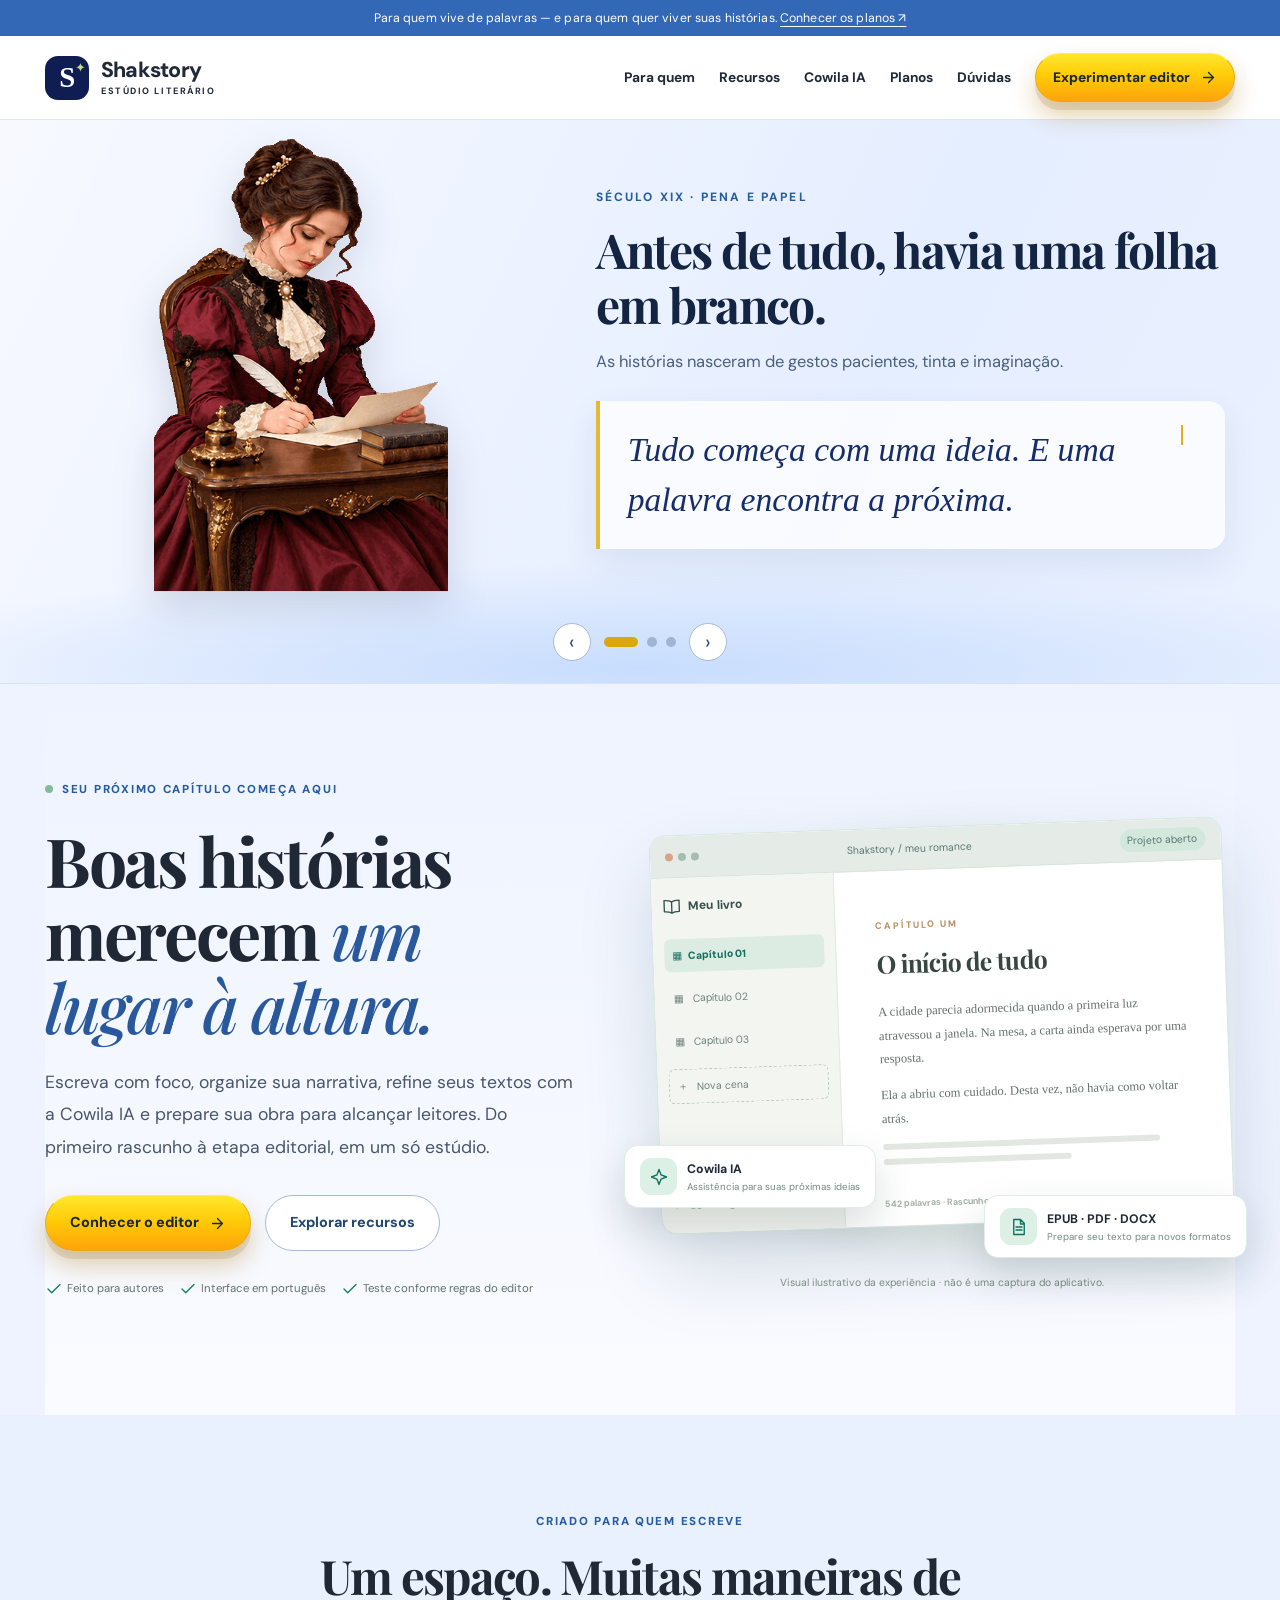
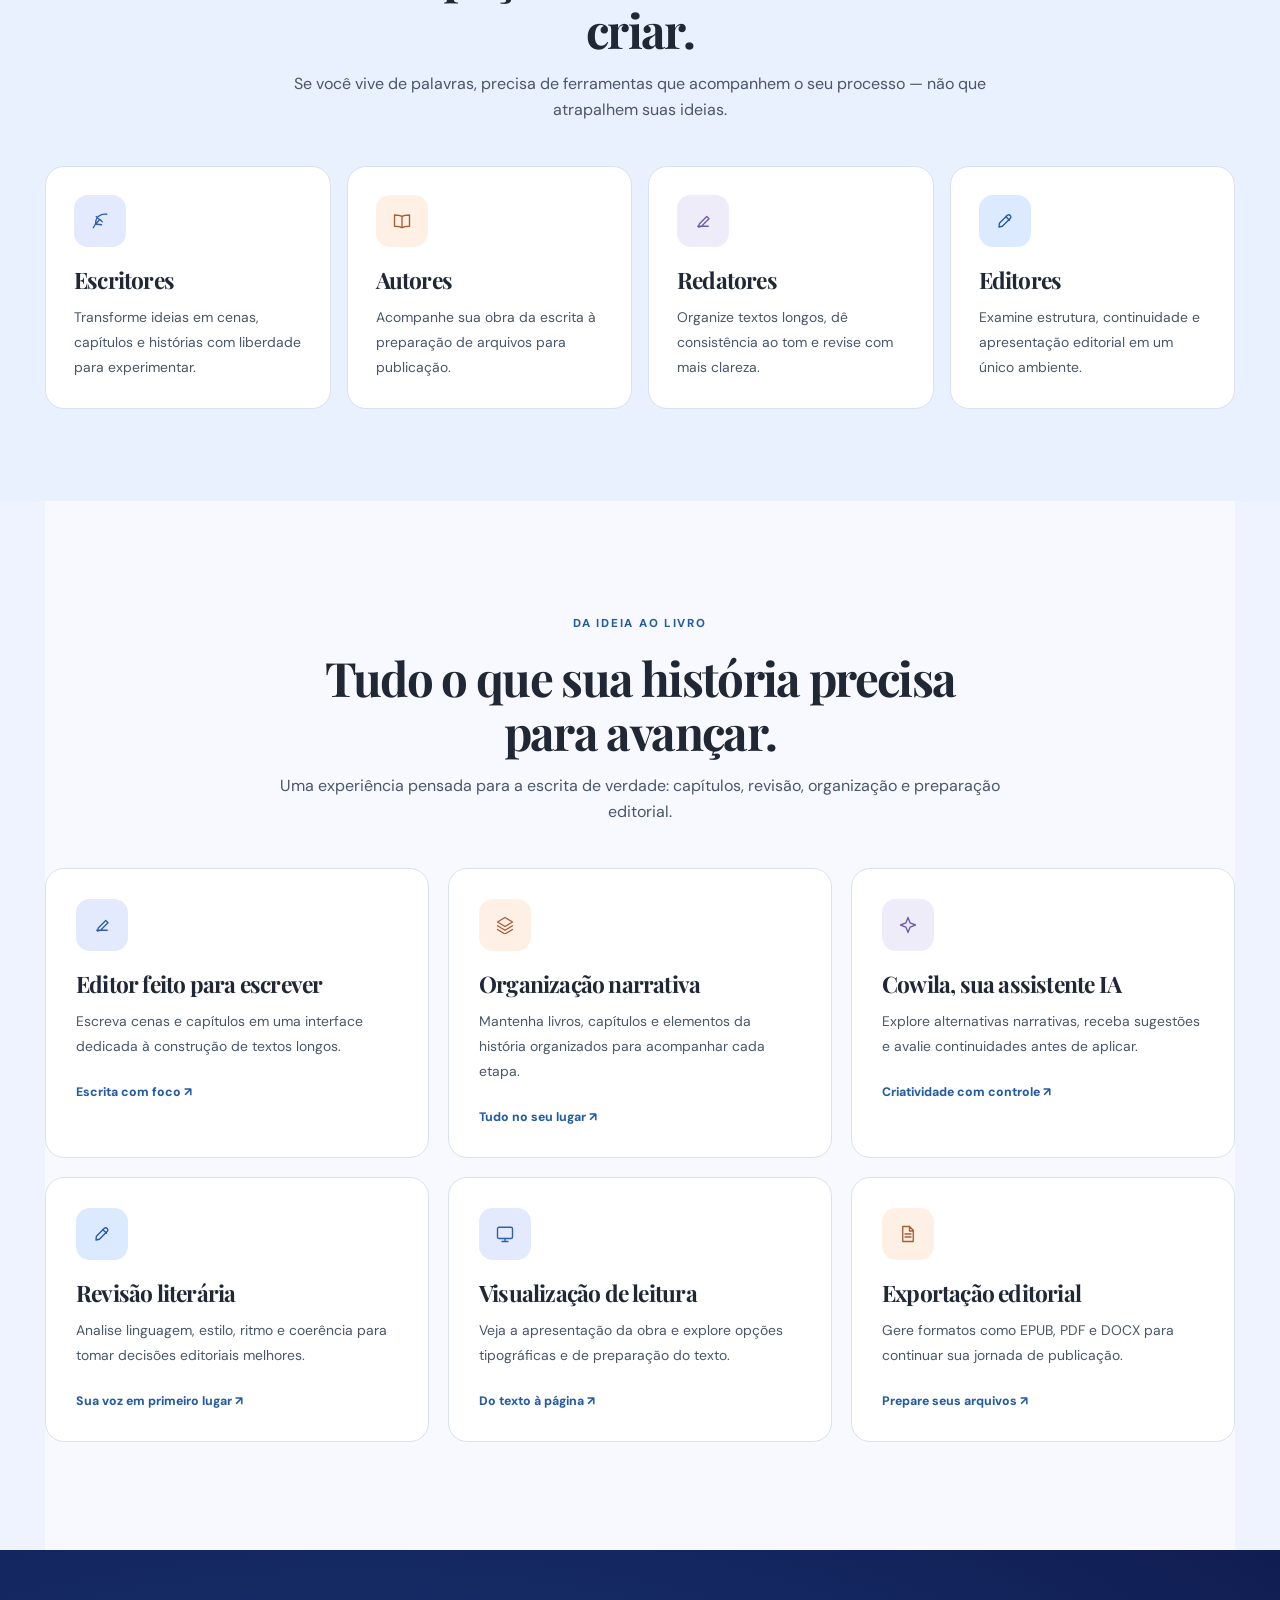
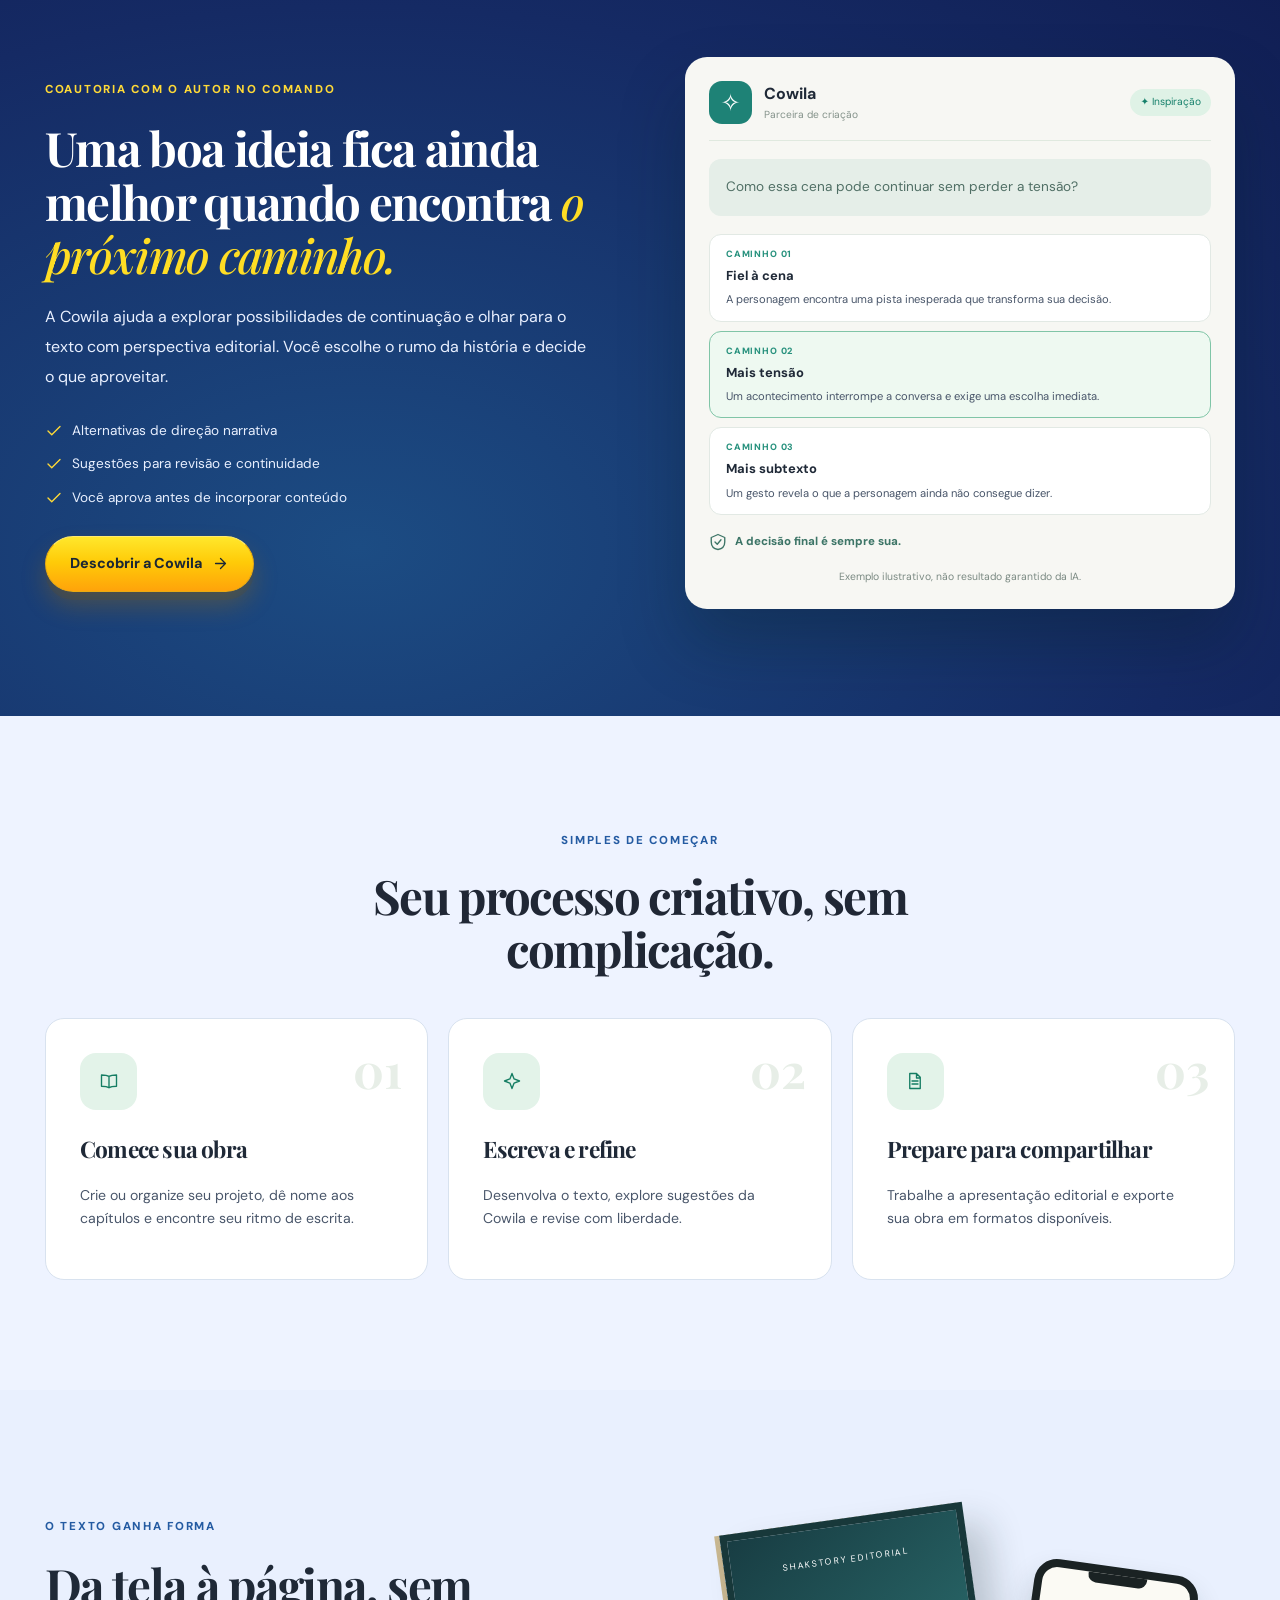
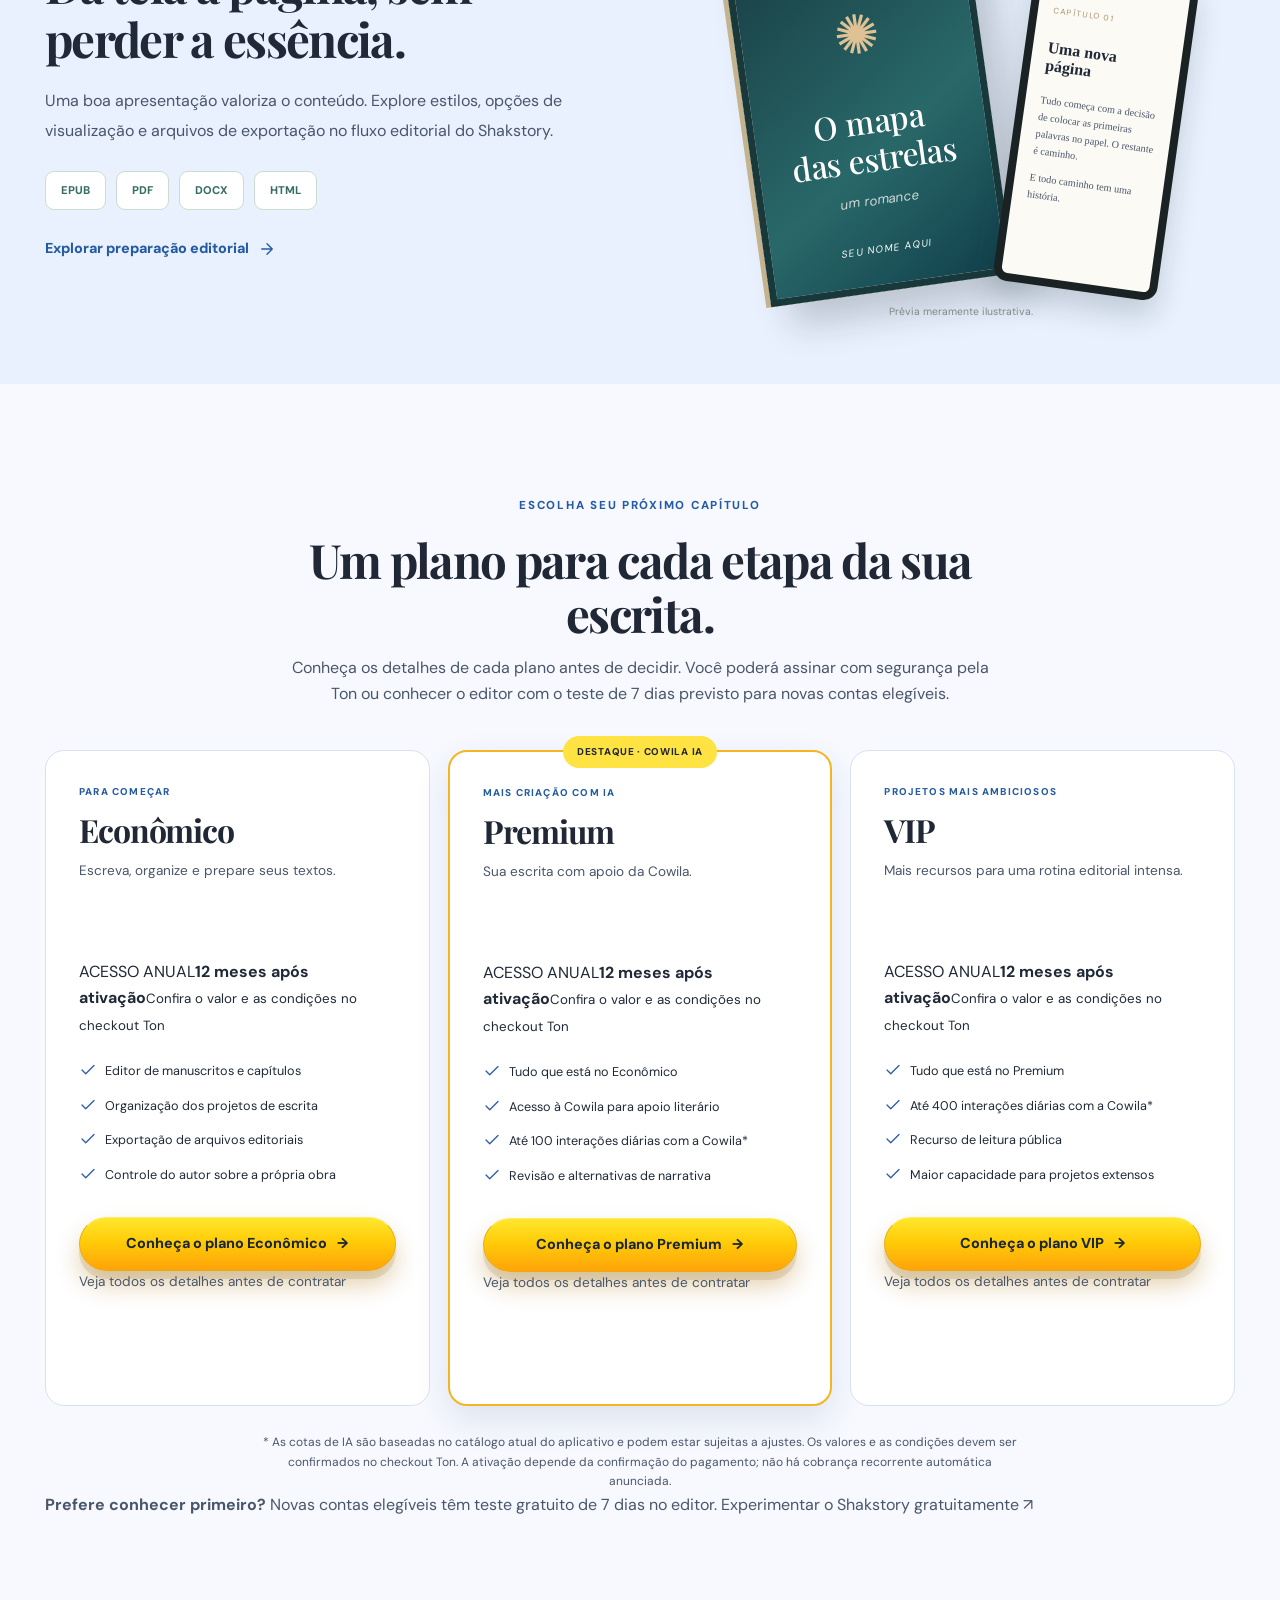
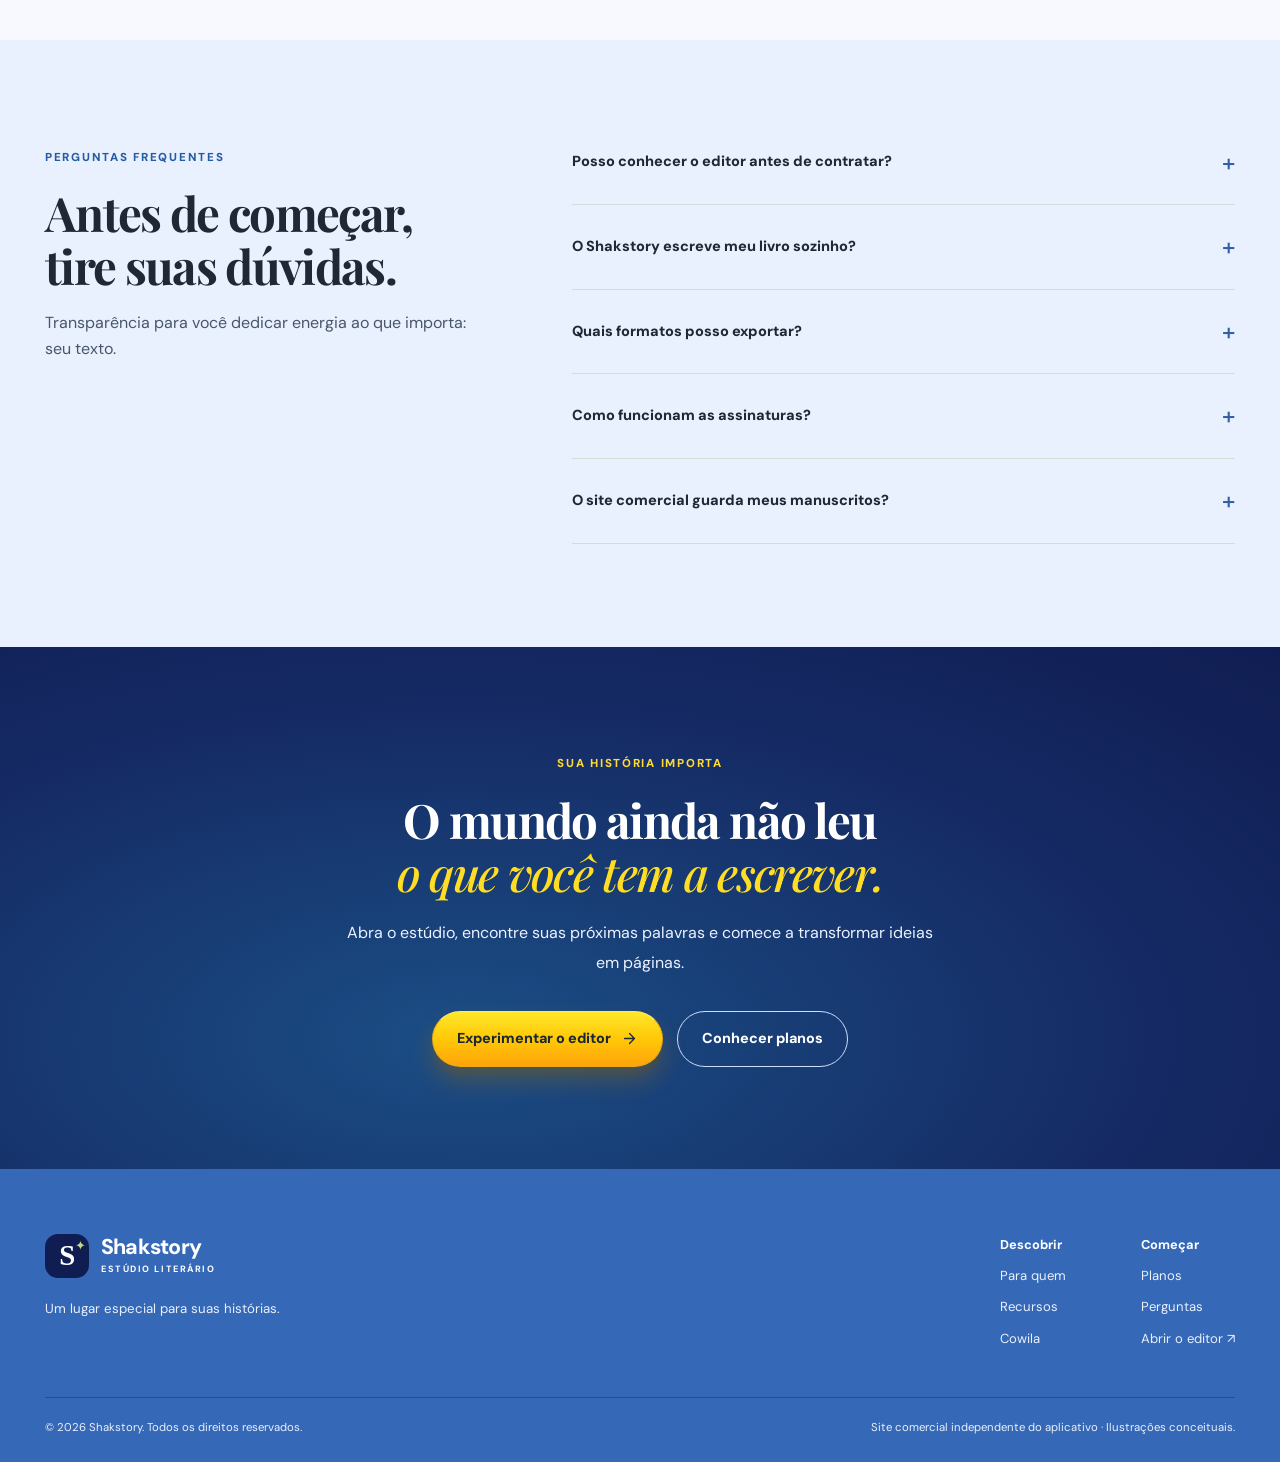
==== index.html @ fbcae388 "design(site): cards anuais comparativos em estilo SpinRewriter sem ofertas ficticias" ====
<!doctype html>
<html lang="pt-BR">
<head>
<meta charset="utf-8"><meta name="viewport" content="width=device-width, initial-scale=1">
<meta name="theme-color" content="#0d2528">
<meta name="description" content="Shakstory: estúdio literário para escritores, autores independentes, redatores e editores. Escreva, organize, revise e prepare seu livro com a Cowila IA. Conheça os planos.">
<meta property="og:type" content="website"><meta property="og:title" content="Shakstory — Dê forma às histórias que merecem existir"><meta property="og:description" content="Do primeiro parágrafo ao livro preparado: um espaço para escritores, autores, redatores e editores.">
<title>Shakstory | Escreva, revise e prepare seu livro</title>
<link rel="icon" href="favicon.svg" type="image/svg+xml"><link rel="stylesheet" href="styles.css?v=pricing-spin-inspired-v1"><script defer src="script.js"></script><link rel="stylesheet" href="evolucao.css?v=4"><script defer src="evolucao.js?v=4"></script>
</head>
<body>
<svg class="svg-defs" aria-hidden="true" xmlns="http://www.w3.org/2000/svg"><symbol id="i-feather" viewBox="0 0 24 24"><path d="M21 3c-9-1-15 4-15 13l-3 5m3-5 6-6m-6 6 8 1m-2-7 3 3m-8-7 4 4"/></symbol><symbol id="i-book" viewBox="0 0 24 24"><path d="M12 6c-3-2-6-2-10-2v15c4 0 7 0 10 2 3-2 6-2 10-2V4c-4 0-7 0-10 2zm0 0v15"/></symbol><symbol id="i-layers" viewBox="0 0 24 24"><path d="m12 2 10 6-10 6L2 8l10-6zm-10 11 10 6 10-6M2 18l10 6 10-6"/></symbol><symbol id="i-spark" viewBox="0 0 24 24"><path d="m12 2 2.8 7.2L22 12l-7.2 2.8L12 22l-2.8-7.2L2 12l7.2-2.8L12 2z"/></symbol><symbol id="i-check" viewBox="0 0 24 24"><path d="m4 12 5 5L20 6"/></symbol><symbol id="i-arrow" viewBox="0 0 24 24"><path d="M5 12h14m-7-7 7 7-7 7"/></symbol><symbol id="i-file" viewBox="0 0 24 24"><path d="M5 2h9l5 5v15H5V2zm9 0v6h5M8 12h8M8 16h8"/></symbol><symbol id="i-edit" viewBox="0 0 24 24"><path d="m4 20 4.5-1 11-11a3 3 0 0 0-4-4l-11 11L4 20zM13 6l5 5"/></symbol><symbol id="i-monitor" viewBox="0 0 24 24"><rect x="2" y="3" width="20" height="15" rx="2"/><path d="M8 22h8m-4-4v4"/></symbol><symbol id="i-shield" viewBox="0 0 24 24"><path d="m12 2 9 4v6c0 5-3 9-9 10-6-1-9-5-9-10V6l9-4zm-4 10 3 3 5-6"/></symbol><symbol id="i-pen" viewBox="0 0 24 24"><path d="M5 19h14M7 16l10-10 3 3-10 10-4 1 1-4z"/></symbol></svg>
<a class="skip-link" href="#conteudo">Pular para o conteúdo</a>
<div class="announcement">Para quem vive de palavras — e para quem quer viver suas histórias. <a href="#planos">Conhecer os planos <span aria-hidden="true">↗</span></a></div>
<header class="site-header" id="inicio"><div class="container nav-inner">
<a class="brand" href="#inicio"><span class="brand-mark">S<span>✦</span></span><span>Shakstory<small>ESTÚDIO LITERÁRIO</small></span></a>
<button type="button" class="menu-toggle" aria-expanded="false" aria-controls="main-nav" aria-label="Abrir menu"><span></span><span></span><span></span></button>
<nav id="main-nav" class="main-nav" aria-label="Menu principal"><a href="#para-quem">Para quem</a><a href="#recursos">Recursos</a><a href="#cowila">Cowila IA</a><a href="#planos">Planos</a><a href="#duvidas">Dúvidas</a><a href="https://shaksperio.github.io/Shakstory2/" class="nav-cta" target="_blank" rel="noopener noreferrer">Experimentar editor <svg class="icon" xmlns="http://www.w3.org/2000/svg" viewBox="0 0 24 24" width="18" height="18" fill="none" stroke="currentColor" stroke-width="1.8" aria-hidden="true"><use href="#i-arrow"/></svg></a></nav>
</div></header>
<main id="conteudo">
<section class="writing-evolution" aria-label="A evolução da escrita" data-writing-evolution>
<div class="evolution-inner">
  <div class="evolution-slides">
    <article class="evolution-slide is-current" data-effect="pen" data-text="Tudo começa com uma ideia. E uma palavra encontra a próxima." aria-hidden="false">
      <div class="evolution-person"><img src="assets/evolucao-pena.gif" data-animated-src="assets/evolucao-pena.gif" data-still-src="assets/evolucao-pena.png" alt="Escritora do século XIX escrevendo uma carta com pena e papel" width="340" height="425" fetchpriority="high"><span class="image-fallback" aria-hidden="true">✒</span></div>
      <div class="evolution-content"><span class="evolution-era">Século XIX · Pena e papel</span><h2>Antes de tudo, havia uma folha em branco.</h2><p>As histórias nasceram de gestos pacientes, tinta e imaginação.</p><div class="evolution-writing"><span class="evolution-written">Tudo começa com uma ideia. E uma palavra encontra a próxima.</span><span class="evolution-caret" aria-hidden="true"></span></div></div>
    </article>
    <article class="evolution-slide" data-effect="typewriter" data-text="Cada tecla, uma palavra. Cada página, uma nova história." aria-hidden="true" inert>
      <div class="evolution-person"><img src="assets/evolucao-maquina.gif" data-animated-src="assets/evolucao-maquina.gif" data-still-src="assets/evolucao-maquina.png" alt="Escritor do século XX digitando em máquina de escrever" width="340" height="425" loading="lazy"><span class="image-fallback" aria-hidden="true">⌨</span></div>
      <div class="evolution-content"><span class="evolution-era">Século XX · Máquina de escrever</span><h2>O ritmo das teclas transformou a escrita.</h2><p>Novas ferramentas deram velocidade às ideias, sem tirar a voz do autor.</p><div class="evolution-writing"><span class="evolution-written">Cada tecla, uma palavra. Cada página, uma nova história.</span><span class="evolution-caret" aria-hidden="true"></span></div></div>
    </article>
    <article class="evolution-slide" data-effect="phone" data-text="A inspiração acompanha você. Sua história pode começar em qualquer lugar." aria-hidden="true" inert>
      <div class="evolution-person"><img src="assets/evolucao-celular.gif" data-animated-src="assets/evolucao-celular.gif" data-still-src="assets/evolucao-celular.png" alt="Autora contemporânea escrevendo ideias em um smartphone" width="340" height="425" loading="lazy"><span class="image-fallback" aria-hidden="true">▣</span></div>
      <div class="evolution-content"><span class="evolution-era">Hoje · Escrita no celular</span><h2>Agora, suas histórias vão com você.</h2><p>Da carta ao smartphone, a escrita evoluiu. A criatividade continua sua.</p><div class="evolution-writing"><span class="evolution-written">A inspiração acompanha você. Sua história pode começar em qualquer lugar.</span><span class="evolution-caret" aria-hidden="true"></span></div></div>
    </article>
  </div>
  <div class="evolution-controls" aria-label="Controles dos slides">
    <button class="evolution-control" type="button" data-evolution-prev aria-label="Slide anterior">‹</button>
    <div class="evolution-dots" aria-label="Selecionar etapa"><button class="evolution-dot is-current" type="button" aria-label="Pena e papel" aria-current="true"></button><button class="evolution-dot" type="button" aria-label="Máquina de escrever" aria-current="false"></button><button class="evolution-dot" type="button" aria-label="Celular" aria-current="false"></button></div>
    <button class="evolution-control" type="button" data-evolution-next aria-label="Próximo slide">›</button>
  </div>
</div>
</section>

<section class="hero container"><div class="hero-copy"><span class="eyebrow"><span class="dot"></span> SEU PRÓXIMO CAPÍTULO COMEÇA AQUI</span><h1>Boas histórias merecem <em>um lugar à altura.</em></h1><p class="hero-lead">Escreva com foco, organize sua narrativa, refine seus textos com a Cowila IA e prepare sua obra para alcançar leitores. Do primeiro rascunho à etapa editorial, em um só estúdio.</p><div class="actions"><a class="btn btn-primary" href="https://shaksperio.github.io/Shakstory2/" target="_blank" rel="noopener noreferrer">Conhecer o editor <svg class="icon" xmlns="http://www.w3.org/2000/svg" viewBox="0 0 24 24" width="18" height="18" fill="none" stroke="currentColor" stroke-width="1.8" aria-hidden="true"><use href="#i-arrow"/></svg></a><a class="btn btn-outline" href="#recursos">Explorar recursos</a></div><div class="hero-notes"><span><svg class="icon" xmlns="http://www.w3.org/2000/svg" viewBox="0 0 24 24" width="18" height="18" fill="none" stroke="currentColor" stroke-width="1.8" aria-hidden="true"><use href="#i-check"/></svg> Feito para autores</span><span><svg class="icon" xmlns="http://www.w3.org/2000/svg" viewBox="0 0 24 24" width="18" height="18" fill="none" stroke="currentColor" stroke-width="1.8" aria-hidden="true"><use href="#i-check"/></svg> Interface em português</span><span><svg class="icon" xmlns="http://www.w3.org/2000/svg" viewBox="0 0 24 24" width="18" height="18" fill="none" stroke="currentColor" stroke-width="1.8" aria-hidden="true"><use href="#i-check"/></svg> Teste conforme regras do editor</span></div></div>
<div class="hero-art" aria-label="Ilustração conceitual do editor Shakstory, com capítulos, texto e recursos de escrita" role="img"><div class="art-glow"></div><div class="editor-window"><div class="window-top"><span class="window-dots"><b></b><b></b><b></b></span><span>Shakstory / meu romance</span><span class="top-pill">Projeto aberto</span></div><div class="editor-content"><aside class="editor-sidebar"><strong><svg class="icon" xmlns="http://www.w3.org/2000/svg" viewBox="0 0 24 24" width="18" height="18" fill="none" stroke="currentColor" stroke-width="1.8" aria-hidden="true"><use href="#i-book"/></svg> Meu livro</strong><span class="chapter active">▦ &nbsp; Capítulo 01</span><span class="chapter">▦ &nbsp; Capítulo 02</span><span class="chapter">▦ &nbsp; Capítulo 03</span><span class="chapter soft">＋ &nbsp; Nova cena</span><div class="side-foot">✧ &nbsp; Cenas organizadas</div></aside><div class="editor-page"><span class="page-label">CAPÍTULO UM</span><h3>O início de tudo</h3><p>A cidade parecia adormecida quando a primeira luz atravessou a janela. Na mesa, a carta ainda esperava por uma resposta.</p><p>Ela a abriu com cuidado. Desta vez, não havia como voltar atrás.</p><span class="typed-line"></span><span class="typed-line short"></span><div class="page-footer">542 palavras · Rascunho</div></div></div></div><div class="float-card ai-card"><span class="float-icon"><svg class="icon" xmlns="http://www.w3.org/2000/svg" viewBox="0 0 24 24" width="18" height="18" fill="none" stroke="currentColor" stroke-width="1.8" aria-hidden="true"><use href="#i-spark"/></svg></span><div><strong>Cowila IA</strong><small>Assistência para suas próximas ideias</small></div></div><div class="float-card format-card"><span class="float-icon"><svg class="icon" xmlns="http://www.w3.org/2000/svg" viewBox="0 0 24 24" width="18" height="18" fill="none" stroke="currentColor" stroke-width="1.8" aria-hidden="true"><use href="#i-file"/></svg></span><div><strong>EPUB · PDF · DOCX</strong><small>Prepare seu texto para novos formatos</small></div></div><span class="mockup-disclaimer">Visual ilustrativo da experiência · não é uma captura do aplicativo.</span></div></section>
<section class="audience-band" id="para-quem"><div class="container"><div class="section-heading"><span class="eyebrow">CRIADO PARA QUEM ESCREVE</span><h2>Um espaço. Muitas maneiras de criar.</h2><p>Se você vive de palavras, precisa de ferramentas que acompanhem o seu processo — não que atrapalhem suas ideias.</p></div><div class="audience-grid">
<article class="audience-card"><span class="feature-icon"><svg class="icon" xmlns="http://www.w3.org/2000/svg" viewBox="0 0 24 24" width="18" height="18" fill="none" stroke="currentColor" stroke-width="1.8" aria-hidden="true"><use href="#i-feather"/></svg></span><h3>Escritores</h3><p>Transforme ideias em cenas, capítulos e histórias com liberdade para experimentar.</p></article>
<article class="audience-card"><span class="feature-icon peach"><svg class="icon" xmlns="http://www.w3.org/2000/svg" viewBox="0 0 24 24" width="18" height="18" fill="none" stroke="currentColor" stroke-width="1.8" aria-hidden="true"><use href="#i-book"/></svg></span><h3>Autores</h3><p>Acompanhe sua obra da escrita à preparação de arquivos para publicação.</p></article>
<article class="audience-card"><span class="feature-icon lavender"><svg class="icon" xmlns="http://www.w3.org/2000/svg" viewBox="0 0 24 24" width="18" height="18" fill="none" stroke="currentColor" stroke-width="1.8" aria-hidden="true"><use href="#i-pen"/></svg></span><h3>Redatores</h3><p>Organize textos longos, dê consistência ao tom e revise com mais clareza.</p></article>
<article class="audience-card"><span class="feature-icon blue"><svg class="icon" xmlns="http://www.w3.org/2000/svg" viewBox="0 0 24 24" width="18" height="18" fill="none" stroke="currentColor" stroke-width="1.8" aria-hidden="true"><use href="#i-edit"/></svg></span><h3>Editores</h3><p>Examine estrutura, continuidade e apresentação editorial em um único ambiente.</p></article>
</div></div></section>
<section class="feature-section container" id="recursos"><div class="section-heading"><span class="eyebrow">DA IDEIA AO LIVRO</span><h2>Tudo o que sua história precisa para avançar.</h2><p>Uma experiência pensada para a escrita de verdade: capítulos, revisão, organização e preparação editorial.</p></div><div class="feature-grid">
<article class="feature-card"><span class="feature-icon"><svg class="icon" xmlns="http://www.w3.org/2000/svg" viewBox="0 0 24 24" width="18" height="18" fill="none" stroke="currentColor" stroke-width="1.8" aria-hidden="true"><use href="#i-pen"/></svg></span><h3>Editor feito para escrever</h3><p>Escreva cenas e capítulos em uma interface dedicada à construção de textos longos.</p><span class="feature-arrow">Escrita com foco ↗</span></article>
<article class="feature-card"><span class="feature-icon peach"><svg class="icon" xmlns="http://www.w3.org/2000/svg" viewBox="0 0 24 24" width="18" height="18" fill="none" stroke="currentColor" stroke-width="1.8" aria-hidden="true"><use href="#i-layers"/></svg></span><h3>Organização narrativa</h3><p>Mantenha livros, capítulos e elementos da história organizados para acompanhar cada etapa.</p><span class="feature-arrow">Tudo no seu lugar ↗</span></article>
<article class="feature-card"><span class="feature-icon lavender"><svg class="icon" xmlns="http://www.w3.org/2000/svg" viewBox="0 0 24 24" width="18" height="18" fill="none" stroke="currentColor" stroke-width="1.8" aria-hidden="true"><use href="#i-spark"/></svg></span><h3>Cowila, sua assistente IA</h3><p>Explore alternativas narrativas, receba sugestões e avalie continuidades antes de aplicar.</p><span class="feature-arrow">Criatividade com controle ↗</span></article>
<article class="feature-card"><span class="feature-icon blue"><svg class="icon" xmlns="http://www.w3.org/2000/svg" viewBox="0 0 24 24" width="18" height="18" fill="none" stroke="currentColor" stroke-width="1.8" aria-hidden="true"><use href="#i-edit"/></svg></span><h3>Revisão literária</h3><p>Analise linguagem, estilo, ritmo e coerência para tomar decisões editoriais melhores.</p><span class="feature-arrow">Sua voz em primeiro lugar ↗</span></article>
<article class="feature-card"><span class="feature-icon"><svg class="icon" xmlns="http://www.w3.org/2000/svg" viewBox="0 0 24 24" width="18" height="18" fill="none" stroke="currentColor" stroke-width="1.8" aria-hidden="true"><use href="#i-monitor"/></svg></span><h3>Visualização de leitura</h3><p>Veja a apresentação da obra e explore opções tipográficas e de preparação do texto.</p><span class="feature-arrow">Do texto à página ↗</span></article>
<article class="feature-card"><span class="feature-icon peach"><svg class="icon" xmlns="http://www.w3.org/2000/svg" viewBox="0 0 24 24" width="18" height="18" fill="none" stroke="currentColor" stroke-width="1.8" aria-hidden="true"><use href="#i-file"/></svg></span><h3>Exportação editorial</h3><p>Gere formatos como EPUB, PDF e DOCX para continuar sua jornada de publicação.</p><span class="feature-arrow">Prepare seus arquivos ↗</span></article>
</div></section>
<section class="spotlight" id="cowila"><div class="container spotlight-grid"><div class="spotlight-copy"><span class="eyebrow light">COAUTORIA COM O AUTOR NO COMANDO</span><h2>Uma boa ideia fica ainda melhor quando encontra <em>o próximo caminho.</em></h2><p>A Cowila ajuda a explorar possibilidades de continuação e olhar para o texto com perspectiva editorial. Você escolhe o rumo da história e decide o que aproveitar.</p><div class="spotlight-points"><span><svg class="icon" xmlns="http://www.w3.org/2000/svg" viewBox="0 0 24 24" width="18" height="18" fill="none" stroke="currentColor" stroke-width="1.8" aria-hidden="true"><use href="#i-check"/></svg> Alternativas de direção narrativa</span><span><svg class="icon" xmlns="http://www.w3.org/2000/svg" viewBox="0 0 24 24" width="18" height="18" fill="none" stroke="currentColor" stroke-width="1.8" aria-hidden="true"><use href="#i-check"/></svg> Sugestões para revisão e continuidade</span><span><svg class="icon" xmlns="http://www.w3.org/2000/svg" viewBox="0 0 24 24" width="18" height="18" fill="none" stroke="currentColor" stroke-width="1.8" aria-hidden="true"><use href="#i-check"/></svg> Você aprova antes de incorporar conteúdo</span></div><a class="btn btn-light" href="https://shaksperio.github.io/Shakstory2/" target="_blank" rel="noopener noreferrer">Descobrir a Cowila <svg class="icon" xmlns="http://www.w3.org/2000/svg" viewBox="0 0 24 24" width="18" height="18" fill="none" stroke="currentColor" stroke-width="1.8" aria-hidden="true"><use href="#i-arrow"/></svg></a></div><div class="cowila-visual" role="img" aria-label="Ilustração conceitual da Cowila oferecendo caminhos narrativos"><div class="ai-header"><span class="ai-avatar">✧</span><div><strong>Cowila</strong><small>Parceira de criação</small></div><span class="ai-status">✦ Inspiração</span></div><div class="ai-question">Como essa cena pode continuar sem perder a tensão?</div><div class="option"><span>CAMINHO 01</span><strong>Fiel à cena</strong><p>A personagem encontra uma pista inesperada que transforma sua decisão.</p></div><div class="option selected"><span>CAMINHO 02</span><strong>Mais tensão</strong><p>Um acontecimento interrompe a conversa e exige uma escolha imediata.</p></div><div class="option"><span>CAMINHO 03</span><strong>Mais subtexto</strong><p>Um gesto revela o que a personagem ainda não consegue dizer.</p></div><div class="ai-approval"><svg class="icon" xmlns="http://www.w3.org/2000/svg" viewBox="0 0 24 24" width="18" height="18" fill="none" stroke="currentColor" stroke-width="1.8" aria-hidden="true"><use href="#i-shield"/></svg> A decisão final é sempre sua.</div><small class="visual-note">Exemplo ilustrativo, não resultado garantido da IA.</small></div></div></section>
<section class="how-section container" id="como-funciona"><div class="section-heading"><span class="eyebrow">SIMPLES DE COMEÇAR</span><h2>Seu processo criativo, sem complicação.</h2></div><div class="steps"><article class="step"><span class="step-number">01</span><div class="step-icon"><svg class="icon" xmlns="http://www.w3.org/2000/svg" viewBox="0 0 24 24" width="18" height="18" fill="none" stroke="currentColor" stroke-width="1.8" aria-hidden="true"><use href="#i-book"/></svg></div><h3>Comece sua obra</h3><p>Crie ou organize seu projeto, dê nome aos capítulos e encontre seu ritmo de escrita.</p></article><article class="step"><span class="step-number">02</span><div class="step-icon"><svg class="icon" xmlns="http://www.w3.org/2000/svg" viewBox="0 0 24 24" width="18" height="18" fill="none" stroke="currentColor" stroke-width="1.8" aria-hidden="true"><use href="#i-spark"/></svg></div><h3>Escreva e refine</h3><p>Desenvolva o texto, explore sugestões da Cowila e revise com liberdade.</p></article><article class="step"><span class="step-number">03</span><div class="step-icon"><svg class="icon" xmlns="http://www.w3.org/2000/svg" viewBox="0 0 24 24" width="18" height="18" fill="none" stroke="currentColor" stroke-width="1.8" aria-hidden="true"><use href="#i-file"/></svg></div><h3>Prepare para compartilhar</h3><p>Trabalhe a apresentação editorial e exporte sua obra em formatos disponíveis.</p></article></div></section>
<section class="preview-section"><div class="container preview-grid"><div><span class="eyebrow">O TEXTO GANHA FORMA</span><h2>Da tela à página, sem perder a essência.</h2><p>Uma boa apresentação valoriza o conteúdo. Explore estilos, opções de visualização e arquivos de exportação no fluxo editorial do Shakstory.</p><div class="format-tags"><span>EPUB</span><span>PDF</span><span>DOCX</span><span>HTML</span></div><a href="https://shaksperio.github.io/Shakstory2/" class="text-link" target="_blank" rel="noopener noreferrer">Explorar preparação editorial <svg class="icon" xmlns="http://www.w3.org/2000/svg" viewBox="0 0 24 24" width="18" height="18" fill="none" stroke="currentColor" stroke-width="1.8" aria-hidden="true"><use href="#i-arrow"/></svg></a></div><div class="book-art" role="img" aria-label="Mockup ilustrativo de um livro diagramado e uma prévia em celular"><div class="book-cover"><span>SHAKSTORY EDITORIAL</span><div class="cover-decoration">✺</div><strong>O mapa<br>das estrelas</strong><small>um romance</small><em>SEU NOME AQUI</em></div><div class="device"><div class="device-notch"></div><span>CAPÍTULO 01</span><strong>Uma nova página</strong><p>Tudo começa com a decisão de colocar as primeiras palavras no papel. O restante é caminho.</p><p>E todo caminho tem uma história.</p></div><span class="preview-note">Prévia meramente ilustrativa.</span></div></div></section>
<section class="pricing-section pricing-ref-section" id="planos"><div class="container"><div class="section-heading"><span class="eyebrow">ESCOLHA SEU PRÓXIMO CAPÍTULO</span><h2>Um plano para cada etapa da sua escrita.</h2><p>Conheça os detalhes de cada plano antes de decidir. Você poderá assinar com segurança pela Ton ou conhecer o editor com o teste de 7 dias previsto para novas contas elegíveis.</p></div><div class="pricing-grid pricing-ref-grid"><article class="price-card pricing-ref-card"><div class="pricing-ref-top"><div class="plan-label">PARA COMEÇAR</div><h3>Econômico</h3><p class="pricing-ref-description">Escreva, organize e prepare seus textos.</p></div><div class="pricing-ref-duration"><span>ACESSO ANUAL</span><strong>12 meses após ativação</strong><small>Confira o valor e as condições no checkout Ton</small></div><ul class="pricing-ref-features"><li><svg class="icon" xmlns="http://www.w3.org/2000/svg" viewBox="0 0 24 24" width="18" height="18" fill="none" stroke="currentColor" stroke-width="1.8" aria-hidden="true"><use href="#i-check"/></svg><span>Editor de manuscritos e capítulos</span></li><li><svg class="icon" xmlns="http://www.w3.org/2000/svg" viewBox="0 0 24 24" width="18" height="18" fill="none" stroke="currentColor" stroke-width="1.8" aria-hidden="true"><use href="#i-check"/></svg><span>Organização dos projetos de escrita</span></li><li><svg class="icon" xmlns="http://www.w3.org/2000/svg" viewBox="0 0 24 24" width="18" height="18" fill="none" stroke="currentColor" stroke-width="1.8" aria-hidden="true"><use href="#i-check"/></svg><span>Exportação de arquivos editoriais</span></li><li><svg class="icon" xmlns="http://www.w3.org/2000/svg" viewBox="0 0 24 24" width="18" height="18" fill="none" stroke="currentColor" stroke-width="1.8" aria-hidden="true"><use href="#i-check"/></svg><span>Controle do autor sobre a própria obra</span></li></ul><div class="pricing-ref-cta"><a class="btn btn-plan" href="plano-economico.html">Conheça o plano Econômico <span aria-hidden="true">→</span></a><p>Veja todos os detalhes antes de contratar</p></div></article>
<article class="price-card pricing-ref-card featured"><div class="popular">DESTAQUE · COWILA IA</div><div class="pricing-ref-top"><div class="plan-label">MAIS CRIAÇÃO COM IA</div><h3>Premium</h3><p class="pricing-ref-description">Sua escrita com apoio da Cowila.</p></div><div class="pricing-ref-duration"><span>ACESSO ANUAL</span><strong>12 meses após ativação</strong><small>Confira o valor e as condições no checkout Ton</small></div><ul class="pricing-ref-features"><li><svg class="icon" xmlns="http://www.w3.org/2000/svg" viewBox="0 0 24 24" width="18" height="18" fill="none" stroke="currentColor" stroke-width="1.8" aria-hidden="true"><use href="#i-check"/></svg><span>Tudo que está no Econômico</span></li><li><svg class="icon" xmlns="http://www.w3.org/2000/svg" viewBox="0 0 24 24" width="18" height="18" fill="none" stroke="currentColor" stroke-width="1.8" aria-hidden="true"><use href="#i-check"/></svg><span>Acesso à Cowila para apoio literário</span></li><li><svg class="icon" xmlns="http://www.w3.org/2000/svg" viewBox="0 0 24 24" width="18" height="18" fill="none" stroke="currentColor" stroke-width="1.8" aria-hidden="true"><use href="#i-check"/></svg><span>Até 100 interações diárias com a Cowila*</span></li><li><svg class="icon" xmlns="http://www.w3.org/2000/svg" viewBox="0 0 24 24" width="18" height="18" fill="none" stroke="currentColor" stroke-width="1.8" aria-hidden="true"><use href="#i-check"/></svg><span>Revisão e alternativas de narrativa</span></li></ul><div class="pricing-ref-cta"><a class="btn btn-plan" href="plano-premium.html">Conheça o plano Premium <span aria-hidden="true">→</span></a><p>Veja todos os detalhes antes de contratar</p></div></article>
<article class="price-card pricing-ref-card"><div class="pricing-ref-top"><div class="plan-label">PROJETOS MAIS AMBICIOSOS</div><h3>VIP</h3><p class="pricing-ref-description">Mais recursos para uma rotina editorial intensa.</p></div><div class="pricing-ref-duration"><span>ACESSO ANUAL</span><strong>12 meses após ativação</strong><small>Confira o valor e as condições no checkout Ton</small></div><ul class="pricing-ref-features"><li><svg class="icon" xmlns="http://www.w3.org/2000/svg" viewBox="0 0 24 24" width="18" height="18" fill="none" stroke="currentColor" stroke-width="1.8" aria-hidden="true"><use href="#i-check"/></svg><span>Tudo que está no Premium</span></li><li><svg class="icon" xmlns="http://www.w3.org/2000/svg" viewBox="0 0 24 24" width="18" height="18" fill="none" stroke="currentColor" stroke-width="1.8" aria-hidden="true"><use href="#i-check"/></svg><span>Até 400 interações diárias com a Cowila*</span></li><li><svg class="icon" xmlns="http://www.w3.org/2000/svg" viewBox="0 0 24 24" width="18" height="18" fill="none" stroke="currentColor" stroke-width="1.8" aria-hidden="true"><use href="#i-check"/></svg><span>Recurso de leitura pública</span></li><li><svg class="icon" xmlns="http://www.w3.org/2000/svg" viewBox="0 0 24 24" width="18" height="18" fill="none" stroke="currentColor" stroke-width="1.8" aria-hidden="true"><use href="#i-check"/></svg><span>Maior capacidade para projetos extensos</span></li></ul><div class="pricing-ref-cta"><a class="btn btn-plan" href="plano-vip.html">Conheça o plano VIP <span aria-hidden="true">→</span></a><p>Veja todos os detalhes antes de contratar</p></div></article></div><p class="price-fine">* As cotas de IA são baseadas no catálogo atual do aplicativo e podem estar sujeitas a ajustes. Os valores e as condições devem ser confirmados no checkout Ton. A ativação depende da confirmação do pagamento; não há cobrança recorrente automática anunciada.</p><p class="pricing-ref-trial"><strong>Prefere conhecer primeiro?</strong> Novas contas elegíveis têm teste gratuito de 7 dias no editor. <a href="https://shaksperio.github.io/Shakstory2/" target="_blank" rel="noopener noreferrer">Experimentar o Shakstory gratuitamente ↗</a></p></div></section>
<section class="faq-section" id="duvidas"><div class="container faq-layout"><div><span class="eyebrow">PERGUNTAS FREQUENTES</span><h2>Antes de começar, tire suas dúvidas.</h2><p>Transparência para você dedicar energia ao que importa: seu texto.</p></div><div class="faq-items">
<details><summary>Posso conhecer o editor antes de contratar?</summary><p>Sim, você pode abrir o editor pelo botão de experimentação. A disponibilidade, a duração e os limites do acesso gratuito são definidos pelo próprio aplicativo, após o login.</p></details>
<details><summary>O Shakstory escreve meu livro sozinho?</summary><p>Não. A Cowila é uma ferramenta de assistência: propõe caminhos e sugestões, mas você continua responsável pela criação e pela escolha do que entra em sua obra.</p></details>
<details><summary>Quais formatos posso exportar?</summary><p>O fluxo editorial do Shakstory contempla formatos como EPUB, PDF e DOCX. A disponibilidade depende dos recursos e das condições de acesso do aplicativo.</p></details>
<details><summary>Como funcionam as assinaturas?</summary><p>Os planos são apresentados por links de pagamento Ton. Confira no checkout o preço, a moeda e os termos antes de pagar. A liberação do acesso depende da confirmação e do processo de ativação.</p></details>
<details><summary>O site comercial guarda meus manuscritos?</summary><p>Não. Este site apenas apresenta o produto e encaminha você ao editor existente. Os projetos e dados da escrita permanecem no aplicativo Shakstory, sujeito às suas próprias condições.</p></details>
</div></div></section>
<section class="final-cta"><div class="container"><span class="eyebrow light">SUA HISTÓRIA IMPORTA</span><h2>O mundo ainda não leu<br><em>o que você tem a escrever.</em></h2><p>Abra o estúdio, encontre suas próximas palavras e comece a transformar ideias em páginas.</p><div class="actions center"><a class="btn btn-white" href="https://shaksperio.github.io/Shakstory2/" target="_blank" rel="noopener noreferrer">Experimentar o editor <svg class="icon" xmlns="http://www.w3.org/2000/svg" viewBox="0 0 24 24" width="18" height="18" fill="none" stroke="currentColor" stroke-width="1.8" aria-hidden="true"><use href="#i-arrow"/></svg></a><a class="btn btn-dark-outline" href="#planos">Conhecer planos</a></div></div></section>
</main>
<footer class="site-footer"><div class="container footer-main"><div><a class="brand footer-brand" href="#inicio"><span class="brand-mark">S<span>✦</span></span><span>Shakstory<small>ESTÚDIO LITERÁRIO</small></span></a><p>Um lugar especial para suas histórias.</p></div><div class="footer-links"><div><strong>Descobrir</strong><a href="#para-quem">Para quem</a><a href="#recursos">Recursos</a><a href="#cowila">Cowila</a></div><div><strong>Começar</strong><a href="#planos">Planos</a><a href="#duvidas">Perguntas</a><a href="https://shaksperio.github.io/Shakstory2/" target="_blank" rel="noopener noreferrer">Abrir o editor ↗</a></div></div></div><div class="container footer-bottom"><span>© <span id="year">2026</span> Shakstory. Todos os direitos reservados.</span><span>Site comercial independente do aplicativo · Ilustrações conceituais.</span></div></footer>
</body></html>
---- styles.css ----
@import url('https://fonts.googleapis.com/css2?family=DM+Sans:wght@400;500;600;700;800&family=Playfair+Display:ital,wght@0,500;0,600;0,700;1,500;1,600&display=swap');
:root{--ink:#142b2c;--muted:#627375;--green:#0b746b;--bright:#176f69;--cream:#faf8f3;--line:#e1e9e4;--mint:#e4f2eb;--dark:#102f34}*{box-sizing:border-box}html{scroll-behavior:smooth;scroll-padding-top:86px}body{margin:0;background:var(--cream);color:var(--ink);font-family:'DM Sans',system-ui,sans-serif;line-height:1.65}h1,h2,h3,p{margin-top:0}h1,h2,h3{font-family:'Playfair Display',Georgia,serif;line-height:1.13;letter-spacing:-.035em}h1{font-size:clamp(3.3rem,5.3vw,5.7rem);line-height:1.08}h2{font-size:clamp(2.3rem,3.7vw,3.75rem)}h3{font-size:1.42rem}p{color:var(--muted)}a{text-decoration:none;color:inherit}button{font:inherit}.container{width:min(1190px,calc(100% - 56px));margin:auto}.svg-defs{position:absolute;width:0;height:0;overflow:hidden}.icon{width:19px;height:19px;fill:none;stroke:currentColor;stroke-width:1.8;stroke-linecap:round;stroke-linejoin:round;flex-shrink:0}.skip-link{position:absolute;left:15px;top:-150px;background:white;z-index:30;padding:10px}.skip-link:focus{top:10px}.announcement{background:#0e3437;color:#d6f0e5;text-align:center;font-size:.77rem;letter-spacing:.01em;padding:8px 15px}.announcement a{color:white;text-decoration:underline;text-underline-offset:4px}.site-header{position:sticky;top:0;background:rgba(250,248,243,.96);backdrop-filter:blur(16px);border-bottom:1px solid #e8eee9;z-index:11}.nav-inner{min-height:83px;display:flex;align-items:center;justify-content:space-between;gap:25px}.brand{display:inline-flex;align-items:center;gap:12px;font-weight:800;font-size:1.34rem;letter-spacing:-.035em;line-height:1}.brand small{display:block;font-size:.57rem;letter-spacing:.17em;font-weight:700;margin-top:6px}.brand-mark{position:relative;display:grid;place-items:center;background:#12373a;color:white;border-radius:13px;width:44px;height:44px;font:700 1.8rem Georgia,serif}.brand-mark span{position:absolute;top:4px;right:4px;color:#c2d987;font:13px sans-serif}.main-nav{display:flex;align-items:center;gap:24px;font-size:.86rem;font-weight:700}.main-nav>a:not(.nav-cta):hover{color:var(--green)}.nav-cta{display:inline-flex;align-items:center;gap:10px;background:var(--green);color:white;border-radius:50px;padding:12px 17px}.nav-cta .icon{width:15px}.menu-toggle{display:none;border:0;background:transparent;padding:12px}.menu-toggle span{display:block;width:24px;height:2px;background:var(--ink);margin:5px}.eyebrow{display:inline-flex;align-items:center;gap:9px;text-transform:uppercase;letter-spacing:.15em;font-size:.72rem;font-weight:800;color:var(--green)}.dot{height:8px;width:8px;border-radius:50%;background:#83bc9a}.hero{padding-top:91px;padding-bottom:116px;display:grid;grid-template-columns:1fr 1.1fr;align-items:center;gap:70px}.hero h1{margin:22px 0}.hero h1 em,.spotlight h2 em,.final-cta h2 em{font-weight:500;color:#15776b}.hero-lead{font-size:1.1rem;line-height:1.85;max-width:550px}.actions{display:flex;gap:14px;flex-wrap:wrap;margin-top:32px}.btn{border-radius:50px;display:inline-flex;align-items:center;justify-content:center;gap:10px;font-size:.9rem;font-weight:800;padding:15px 24px;transition:transform .2s,background .2s}.btn:hover{transform:translateY(-2px)}.btn-primary,.btn-plan{background:var(--green);color:white}.btn-outline{border:1px solid #a8c4bb;color:#173c3b}.hero-notes{display:flex;gap:15px;flex-wrap:wrap;margin-top:29px;font-size:.71rem;color:#61716e}.hero-notes span{display:inline-flex;align-items:center;gap:4px}.hero-notes .icon{width:14px;height:14px;color:var(--green)}.hero-art{position:relative;min-height:510px;padding:44px 7px 68px}.art-glow{position:absolute;inset:7% 4%;background:radial-gradient(ellipse,#b5e5d5,#e4ece7 58%,transparent 72%);filter:blur(13px)}.editor-window{position:relative;border-radius:16px;overflow:hidden;background:white;box-shadow:0 35px 75px #193e3f27;border:1px solid #d7e6df;transform:rotate(-2deg);min-height:377px}.window-top{background:#e5ece8;border-bottom:1px solid #d9e3dc;height:42px;display:flex;align-items:center;justify-content:space-between;padding:0 15px;font-size:.65rem;color:#5b7673}.window-dots{display:flex;gap:5px}.window-dots b{width:8px;height:8px;background:#a5bdb1;border-radius:100%}.window-dots b:first-child{background:#dba28b}.top-pill{background:#d2e8dc;border-radius:50px;padding:3px 8px}.editor-content{display:grid;grid-template-columns:32% 1fr;min-height:333px}.editor-sidebar{background:#f3f5f1;border-right:1px solid #e2e9e2;padding:18px 11px;display:flex;flex-direction:column;gap:10px;color:#39504a;font-size:.65rem}.editor-sidebar strong{display:flex;align-items:center;gap:7px;margin-bottom:13px;font-size:.76rem}.editor-sidebar .icon{width:14px}.chapter{border-radius:6px;padding:8px;color:#6f817a}.chapter.active{background:#dcece2;color:#126e5e;font-weight:800}.chapter.soft{border:1px dashed #b5ccc1}.side-foot{margin-top:auto;font-size:.58rem;color:#8ca397}.editor-page{padding:40px 40px 16px;font-family:Georgia,serif;color:#384641}.page-label{font:700 .58rem 'DM Sans',sans-serif;letter-spacing:.2em;color:#b88d61}.editor-page h3{font-size:1.55rem;margin:13px 0 23px}.editor-page p{font-size:.79rem;line-height:1.85;color:#66716b}.typed-line{height:6px;border-radius:9px;background:#e2e7e1;display:block;width:90%;margin-bottom:9px}.typed-line.short{width:61%}.page-footer{margin-top:33px;font:600 .56rem 'DM Sans',sans-serif;color:#9daaa1}.float-card{position:absolute;background:white;box-shadow:0 18px 40px #122e3027;border:1px solid #e2ebe4;border-radius:14px;padding:12px 15px;display:flex;align-items:center;gap:10px;z-index:2;max-width:250px}.float-icon{background:#dcf0e5;color:#116e61;display:grid;place-items:center;width:37px;height:37px;border-radius:11px}.float-card strong,.float-card small{display:block}.float-card strong{font-size:.77rem}.float-card small{font-size:.61rem;color:#758a80}.ai-card{left:-24px;bottom:84px}.format-card{right:-12px;bottom:34px}.mockup-disclaimer,.visual-note,.preview-note{font-size:.65rem;color:#7b8a83;display:block;text-align:center}.mockup-disclaimer{position:absolute;bottom:1px;left:10%;right:10%}.audience-band{background:#eff4ef;padding:92px 0}.section-heading{text-align:center;max-width:720px;margin:0 auto 42px}.section-heading h2{margin:16px 0 15px}.section-heading p{margin:auto;font-size:1rem}.audience-grid{display:grid;grid-template-columns:repeat(4,minmax(0,1fr));gap:16px}.audience-card,.feature-card,.step,.price-card{background:white;border:1px solid var(--line);border-radius:19px;padding:28px}.audience-card h3,.feature-card h3{margin:20px 0 12px}.audience-card p,.feature-card p{font-size:.87rem;line-height:1.8;margin-bottom:0}.feature-icon{height:52px;width:52px;border-radius:14px;display:grid;place-items:center;background:#e1f1e7;color:#147364}.feature-icon .icon{height:27px;width:27px}.feature-icon.peach{background:#fff0e2;color:#bb805b}.feature-icon.lavender{background:#efebfa;color:#8572b5}.feature-icon.blue{background:#e7f0fa;color:#5185ad}.feature-section{padding-top:108px;padding-bottom:108px}.feature-grid{display:grid;grid-template-columns:repeat(3,1fr);gap:19px}.feature-card{padding:30px;transition:transform .2s,box-shadow .2s}.feature-card:hover{transform:translateY(-4px);box-shadow:0 16px 40px #1034340b}.feature-arrow{display:block;font-size:.77rem;color:var(--green);font-weight:800;margin-top:23px}.spotlight{background:#12373b;padding:107px 0;overflow:hidden}.spotlight-grid{display:grid;grid-template-columns:1fr 1fr;gap:90px;align-items:center}.eyebrow.light{color:#b0e4cf}.spotlight h2,.final-cta h2{color:white;margin:20px 0}.spotlight h2 em,.final-cta h2 em{color:#a7dccc}.spotlight-copy>p,.final-cta p{color:#c6d9d5;line-height:1.9}.spotlight-points{display:grid;gap:11px;color:#e3f0e9;font-size:.85rem;margin:27px 0}.spotlight-points span{display:flex;gap:9px;align-items:center}.spotlight-points .icon{color:#9edac0;height:18px}.btn-light,.btn-white{background:white;color:#12403b}.cowila-visual{background:#f7f7f3;border-radius:22px;padding:24px;box-shadow:0 35px 65px #061e2249}.ai-header{display:flex;gap:12px;align-items:center;border-bottom:1px solid #e0e9df;padding-bottom:16px}.ai-avatar{background:#1e8276;color:white;width:43px;height:43px;display:grid;place-items:center;border-radius:13px;font-size:1.5rem}.ai-header strong,.ai-header small{display:block}.ai-header small{font-size:.64rem;color:#84928a}.ai-status{margin-left:auto;font-size:.64rem;color:#16806b;background:#dff2e6;padding:5px 10px;border-radius:50px}.ai-question{padding:17px;background:#e5eee8;border-radius:12px;margin:18px 0;font-size:.85rem;color:#506f65}.option{border:1px solid #e2e9e4;background:white;border-radius:12px;padding:12px 16px;margin-bottom:9px}.option.selected{border-color:#80c5a7;background:#eef9f1}.option>span{font-weight:800;color:#27917d;font-size:.57rem;letter-spacing:.09em;display:block}.option strong{font-size:.81rem}.option p{font-size:.7rem;line-height:1.55;margin:3px 0 0}.ai-approval{display:flex;align-items:center;gap:8px;color:#3d7567;font-size:.72rem;font-weight:800;margin:17px 0}.ai-approval .icon{height:16px}.how-section{padding-top:110px;padding-bottom:110px}.steps{display:grid;grid-template-columns:repeat(3,1fr);gap:20px}.step{position:relative;padding:34px}.step-number{font:700 3rem 'Playfair Display',serif;color:#e7eee7;position:absolute;right:25px;top:18px}.step-icon{width:57px;height:57px;background:#e3f3e9;color:var(--green);border-radius:16px;display:grid;place-items:center;margin-bottom:26px}.step-icon .icon{height:29px;width:29px}.step p{font-size:.88rem}.preview-section{background:#f1f4ed;padding:92px 0}.preview-grid{display:grid;grid-template-columns:1fr 1fr;align-items:center;gap:95px}.preview-grid h2{margin:20px 0}.preview-grid p{line-height:1.9}.format-tags{display:flex;flex-wrap:wrap;gap:10px;margin:25px 0}.format-tags span{border:1px solid #cadece;background:white;color:#376d62;border-radius:9px;font-weight:800;font-size:.7rem;padding:9px 15px}.text-link{display:inline-flex;gap:9px;align-items:center;color:var(--green);font-weight:800;font-size:.9rem}.book-art{min-height:410px;position:relative;display:flex;align-items:flex-end;justify-content:center;gap:25px}.book-cover{height:375px;width:245px;background:linear-gradient(145deg,#183d43,#296869 60%,#11404c);color:white;box-shadow:20px 22px 35px #152c2b37,-5px 0 #c8b791;border:7px solid #18383a;padding:27px 18px;display:flex;flex-direction:column;text-align:center;align-items:center;transform:rotate(-8deg)}.book-cover>span{font-size:.56rem;letter-spacing:.2em}.book-cover strong{font:500 2rem 'Playfair Display',serif;line-height:1.2;margin:12px 0}.book-cover small{font-style:italic;color:#d0dbd8}.book-cover em{font-size:.62rem;letter-spacing:.13em;margin-top:auto}.cover-decoration{color:#dfc294;font-size:3.4rem;margin:24px 0 10px}.device{height:326px;width:165px;border:8px solid #1a2223;border-radius:23px 23px 14px 14px;background:#fbfaf4;padding:28px 15px 10px;box-shadow:0 16px 29px #17313230;transform:rotate(8deg);position:relative;flex-shrink:0}.device-notch{position:absolute;top:0;left:30%;right:30%;height:10px;background:#1a2223;border-radius:0 0 8px 8px}.device span{font-size:.5rem;letter-spacing:.17em;color:#ad9269}.device strong{display:block;font:600 1rem Georgia,serif;margin:18px 0}.device p{font: .64rem/1.65 Georgia,serif;color:#565b55}.preview-note{position:absolute;bottom:-29px;left:0;right:0}.pricing-section{padding-top:107px;padding-bottom:105px}.pricing-grid{display:grid;grid-template-columns:repeat(3,1fr);gap:18px;align-items:stretch}.price-card{display:flex;flex-direction:column;padding:33px;position:relative}.price-card.featured{border:2px solid var(--green);box-shadow:0 25px 48px #155f4f14}.popular{position:absolute;top:-16px;left:50%;transform:translateX(-50%);background:var(--green);color:white;white-space:nowrap;font-size:.62rem;font-weight:800;letter-spacing:.07em;padding:8px 14px;border-radius:99px}.plan-label{font-size:.62rem;font-weight:800;color:var(--green);letter-spacing:.12em}.price-card h3{font-size:2rem;margin:12px 0}.price-card p{font-size:.85rem;min-height:85px}.price-card ul{padding:0;list-style:none;display:grid;gap:15px;margin:23px 0 33px}.price-card li{display:flex;gap:8px;font-size:.79rem;line-height:1.55}.price-card li .icon{color:var(--green);width:15px;height:15px}.btn-plan{margin-top:auto;width:100%;padding:14px}.price-fine{font-size:.75rem;text-align:center;max-width:760px;margin:27px auto 0}.faq-section{background:#f0f4ef;padding:103px 0}.faq-layout{display:grid;grid-template-columns:.8fr 1.2fr;gap:85px}.faq-layout h2{margin:17px 0}.faq-items details{border-bottom:1px solid #d2ded5;padding:22px 0}.faq-items details:first-child{padding-top:0}.faq-items summary{cursor:pointer;font-weight:800;font-size:.91rem;list-style:none;display:flex;align-items:center;justify-content:space-between;gap:12px}.faq-items summary:after{content:'+';color:var(--green);font-size:1.5rem;font-weight:500}.faq-items details[open] summary:after{content:'−'}.faq-items details p{margin:15px 0 0;font-size:.86rem}.final-cta{text-align:center;background:radial-gradient(circle at 15% 10%,#225a58,#102d32 65%);padding:102px 0}.final-cta h2{margin:18px 0}.final-cta p{max-width:600px;margin:auto}.actions.center{justify-content:center}.btn-dark-outline{border:1px solid #8caaa3;color:white}.site-footer{background:#0b262b;color:#e3eeec;padding:65px 0 25px}.footer-main{display:flex;justify-content:space-between;gap:50px}.footer-brand{color:white}.footer-main p{color:#9eb7b1;font-size:.83rem;margin:20px 0}.footer-links{display:flex;gap:75px}.footer-links>div{display:flex;flex-direction:column;gap:10px}.footer-links strong{font-size:.8rem}.footer-links a{color:#9eb7b1;font-size:.82rem}.footer-links a:hover{color:white}.footer-bottom{margin-top:47px;padding-top:21px;border-top:1px solid #305156;color:#88aaa3;font-size:.71rem;display:flex;justify-content:space-between;gap:20px}a:focus-visible,button:focus-visible,summary:focus-visible{outline:3px solid #d9bd80;outline-offset:4px}@media(max-width:1080px){.nav-inner{gap:12px}.main-nav{gap:13px;font-size:.75rem}.hero{gap:30px}.hero-art{min-height:490px}.editor-page{padding:32px 20px}.spotlight-grid,.preview-grid{gap:45px}.audience-card{padding:20px}}@media(max-width:850px){.menu-toggle{display:block}.main-nav{display:none;position:absolute;left:0;right:0;top:100%;background:#faf8f3;border-bottom:1px solid #d9e8e0;box-shadow:0 15px 25px #173c3c10;padding:24px 7%;flex-direction:column;align-items:stretch;gap:17px;font-size:.9rem}.main-nav.open{display:flex}.nav-inner{min-height:68px}.hero{grid-template-columns:1fr;padding-top:62px;padding-bottom:70px}.hero-copy{text-align:center}.hero-lead{margin-left:auto;margin-right:auto}.hero-notes,.hero .actions{justify-content:center}.hero-art{max-width:610px;width:100%;margin:auto}.audience-grid{grid-template-columns:repeat(2,1fr)}.feature-grid,.pricing-grid,.steps{grid-template-columns:repeat(2,1fr)}.spotlight-grid,.preview-grid,.faq-layout{grid-template-columns:1fr;gap:45px}.cowila-visual{max-width:570px;width:100%;margin:auto}.preview-grid>div:first-child{max-width:650px}.faq-layout>div:first-child{max-width:650px}}@media(max-width:590px){.container{width:calc(100% - 34px)}h1{font-size:clamp(2.6rem,12vw,4rem)}h2{font-size:clamp(2rem,9vw,3rem)}.hero{padding-top:43px}.hero-art{padding:24px 6px 60px;min-height:377px}.editor-window{min-height:275px}.editor-content{min-height:240px}.editor-sidebar{padding:12px 7px;gap:5px}.editor-sidebar strong{font-size:.57rem}.chapter{font-size:.49rem;padding:6px 4px}.editor-page{padding:25px 13px 12px}.editor-page h3{font-size:1.05rem}.editor-page p{font-size:.62rem}.float-card{padding:8px;max-width:175px;gap:6px}.float-icon{height:30px;width:30px}.float-card strong{font-size:.62rem}.float-card small{font-size:.49rem}.ai-card{left:-3px;bottom:38px}.format-card{right:-5px;bottom:4px}.mockup-disclaimer{bottom:-13px}.audience-band,.feature-section,.spotlight,.how-section,.preview-section,.pricing-section,.faq-section,.final-cta{padding-top:68px;padding-bottom:68px}.audience-grid,.feature-grid,.pricing-grid,.steps{grid-template-columns:1fr}.audience-card,.feature-card,.price-card,.step{padding:23px}.book-art{transform:scale(.85);transform-origin:center;min-height:350px}.footer-main,.footer-bottom{flex-direction:column}.footer-links{gap:35px}.actions{justify-content:center}.btn{width:100%}.hero-notes{gap:10px}.spotlight h2{text-align:left}.ai-status{display:none}}@media(prefers-reduced-motion:reduce){html{scroll-behavior:auto}.btn,.feature-card{transition:none}}

/* Resiliência em telas estreitas: elementos SVG não podem impor tamanho intrínseco. */
html,body{max-width:100%;overflow-x:clip}
main,section,.container,.hero-copy,.hero-art,.editor-window,.cowila-visual,.book-art{min-width:0}
svg.icon{display:inline-block!important;width:18px!important;height:18px!important;min-width:18px;min-height:18px;max-width:18px;max-height:18px;flex:0 0 18px;fill:none;stroke:currentColor;vertical-align:middle;overflow:visible}
svg.icon use{fill:none;stroke:inherit}
svg.svg-defs{display:block!important;position:absolute!important;width:0!important;height:0!important;overflow:hidden!important;pointer-events:none}
.brand{min-width:0;flex-shrink:0}.brand-mark{flex-shrink:0}
.btn,.nav-cta,.btn-plan{max-width:100%;min-height:46px;white-space:normal;text-align:center}
.btn svg.icon,.nav-cta svg.icon{width:17px!important;height:17px!important;min-width:17px;min-height:17px;max-width:17px;max-height:17px;flex-basis:17px}
.float-card,.hero-art,.editor-window,.editor-content,.editor-page{max-width:100%}
@media(max-width:590px){
 .nav-inner{width:calc(100% - 34px);flex-wrap:nowrap}
 .brand{font-size:1.16rem}.brand-mark{width:40px;height:40px}
 .hero-copy{width:100%;overflow-wrap:break-word}
 .hero h1{font-size:clamp(2.55rem,10vw,3.3rem);overflow-wrap:break-word}
 .hero-lead{font-size:1rem;line-height:1.75}
 .hero .actions{align-items:stretch}
 .hero .btn{width:100%;min-height:54px;padding:14px 18px}
 .hero-notes{justify-content:center}
 .hero-art{width:100%;max-width:100%;overflow:visible}
 .editor-window{width:100%}
 .editor-content{grid-template-columns:minmax(0,32%) minmax(0,68%)}
 .editor-page p,.editor-sidebar .chapter{overflow-wrap:anywhere}
 .float-card{max-width:48%}
 .spotlight-grid,.preview-grid,.faq-layout{min-width:0}
}


/* TESTE DE CORES — referência visual: capturas mobile Atticus compartilhadas pelo proprietário.
   Preserva o HTML, grids, tipografia e ilustrações da restauração oficial 2557c1d.
   Prioridade: legibilidade (texto escuro sobre fundos claros, sem neblina verde). */
:root{
 --ink:#202A32;--muted:#47555E;--cream:#F1FAFC;--line:#D7E5EB;
 --green:#157D63;--bright:#3BAA86;--mint:#E4F7F2;--dark:#224C70;
 --atticus-sky:#F1FAFC;--atticus-blue:#3568B0;--atticus-mint:#57BD99;
 --atticus-ink:#202A32;
}
html{background:#F1FAFC}
body{background:#F1FAFC;color:#202A32}
p,.hero-lead,.section-heading p,.audience-card p,.feature-card p,.step p,.price-card p,.faq-items details p,.preview-grid p{color:#46545D}
.site-header{background:rgba(250,253,254,.98);border-color:#D9E5EA}
.announcement{background:#3568B0;color:#FFF}
.announcement a{color:#FFF}
.brand-mark{background:#234C73}
.hero{background:#F1FAFC}
.hero h1,.section-heading h2,.faq-layout h2,.price-card h3,.audience-card h3,.feature-card h3{color:#202A32}
.hero h1 em{color:#236FA0}
.eyebrow,.plan-label,.feature-arrow,.text-link{color:#185E87}
.hero .btn-primary,.nav-cta,.btn-primary{background:#57BD99;color:#122A31;box-shadow:0 7px 20px rgba(19,80,78,.12)}
.hero .btn-primary:hover,.nav-cta:hover,.btn-primary:hover{background:#43A988;color:#10262A}
.hero .btn-outline,.btn-outline{background:#FFF;border:1.5px solid #A7C4D0;color:#203B4C}
.hero .btn-outline:hover,.btn-outline:hover{background:#E8F5F9}
.audience-band,.preview-section,.faq-section{background:#EAF5FA}
.feature-section,.pricing-section{background:#F8FCFD}
.audience-card,.feature-card,.step,.price-card{background:#FFF;border-color:#D8E4E9}
.feature-icon{background:#E2F3F5;color:#245D87}
.feature-icon.peach{background:#FFF0E5;color:#A65D36}
.feature-icon.lavender{background:#EFECF9;color:#705AAB}
.feature-icon.blue{background:#E4EFFC;color:#3568B0}
.spotlight{background:#254F75}
.spotlight h2,.final-cta h2{color:#FFF}
.spotlight h2 em,.final-cta h2 em{color:#ADEBD6}
.spotlight-copy>p,.spotlight-points,.spotlight-points span{color:#F0F8FC}
.spotlight-points .icon,.eyebrow.light{color:#BBF2DB}
.spotlight .btn-light{background:#57BD99;color:#122A31}
.price-card.featured{background:#FFF;border:2px solid #3BAA86;box-shadow:0 15px 40px rgba(27,79,104,.11)}
.popular{background:#EAF066;color:#202A32}
.price-card .btn-plan,.btn-plan{background:#16866B;color:#FFF}
.price-card .btn-plan:hover,.btn-plan:hover{background:#106E59;color:#FFF}
.price-card.featured .btn-plan{background:#57BD99;color:#112E34}
.price-card.featured .btn-plan:hover{background:#43A988}
.price-card li .icon,.faq-items summary:after{color:#197D68}
.faq-items summary{color:#202A32}
.final-cta{background:linear-gradient(150deg,#3568B0,#28568B)}
.final-cta .btn-white{background:#57BD99;color:#122A31}
.final-cta .btn-white:hover{background:#43A988}
.final-cta .btn-dark-outline{border-color:#C8E5F7;color:#FFF}
.site-footer{background:#3568B0;color:#FFF}
.footer-main p,.footer-links a,.footer-bottom{color:#E4EDF9}
.footer-brand .brand-mark{background:#244C85}
::selection{background:#EAF066;color:#202A32}
a:focus-visible,button:focus-visible,summary:focus-visible{outline:3px solid #DAAF42;outline-offset:3px}
/* A referência usa alto contraste: preservar o mesmo padrão em telas pequenas. */
@media(max-width:850px){
 .main-nav{background:#F9FCFE;border-bottom-color:#D7E5EB}
 .hero{background:#F1FAFC}
}


/* SHAKSTORY — CTA GOLD: todos os botões de conversão em amarelo dourado.
   Preserva a composição visual 2557c1d e os fundos azul-claros. */
:root{
 --cta-gold:#F2C94C;
 --cta-gold-hover:#E5B93C;
 --cta-gold-active:#D7AA2C;
 --cta-gold-text:#182B35;
}
.nav-cta,
.hero .btn-primary,
.btn-primary,
.spotlight .btn-light,
.price-card .btn-plan,
.price-card.featured .btn-plan,
.btn-plan,
.final-cta .btn-white{
 background:var(--cta-gold);
 color:var(--cta-gold-text);
 border:1px solid #D4A92F;
 box-shadow:0 7px 22px rgba(112,84,16,.16);
}
.nav-cta:hover,
.hero .btn-primary:hover,
.btn-primary:hover,
.spotlight .btn-light:hover,
.price-card .btn-plan:hover,
.price-card.featured .btn-plan:hover,
.btn-plan:hover,
.final-cta .btn-white:hover{
 background:var(--cta-gold-hover);
 color:var(--cta-gold-text);
 border-color:#B98E22;
}
.nav-cta:active,.btn-primary:active,.btn-plan:active,
.spotlight .btn-light:active,.final-cta .btn-white:active{
 background:var(--cta-gold-active);
}
.price-card.featured{border-color:#D4A92F;box-shadow:0 15px 40px rgba(112,84,16,.11)}
.popular{background:#F7D969;color:#182B35}
.hero .btn-outline,.btn-outline{border-color:#8FAFC2;background:#FFF;color:#203B4C}
.hero .btn-outline:hover,.btn-outline:hover{background:#E8F5F9;color:#203B4C}
.final-cta .btn-dark-outline{border-color:#DBE8F1;color:#FFF;background:transparent}
.final-cta .btn-dark-outline:hover{background:rgba(255,255,255,.12)}


/* EXPERIMENTO VISUAL SPINREWRITER — inspiração na captura enviada,
   sem copiar marca, texto ou métricas de terceiros.
   Base estrutural Shakstory 2557c1d preservada. */
:root{
 --spin-navy:#101D52;
 --spin-navy-mid:#173B72;
 --spin-blue:#3368B7;
 --spin-sky:#EEF3FF;
 --spin-white:#FFFFFF;
 --spin-ink:#1F2937;
 --spin-yellow:#FFDD24;
 --spin-orange:#FFA500;
 --spin-gold-shadow:rgba(171,111,0,.32);
}
html,body{background:var(--spin-sky);color:var(--spin-ink)}
.site-header{background:rgba(255,255,255,.97);border-color:#DCE5F2}
.announcement{background:var(--spin-blue);color:#FFF}
.brand-mark,.footer-brand .brand-mark{background:var(--spin-navy)}
.hero{background:linear-gradient(180deg,#EEF3FF 0%,#F9FBFF 100%)}
.hero h1,.section-heading h2,.faq-layout h2,.price-card h3,.audience-card h3,.feature-card h3{color:#202735}
.hero h1 em{color:#29599C}
p,.hero-lead,.section-heading p,.audience-card p,.feature-card p,.step p,.price-card p,.faq-items details p,.preview-grid p{color:#49566A}
.eyebrow,.plan-label,.feature-arrow,.text-link{color:#245BA2}
.audience-band,.preview-section,.faq-section{background:#E9F0FE}
.feature-section,.pricing-section{background:#F7F9FF}
.audience-card,.feature-card,.step,.price-card{background:#FFF;border-color:#D8E2EF}
.feature-icon{background:#E3EAFD;color:#315EA6}
.feature-icon.blue{background:#DCEAFF;color:#245BA2}
.spotlight{background:radial-gradient(ellipse at 28% 78%,#1C4C83 0%,#152A64 64%,#101D52 100%)}
.spotlight h2,.final-cta h2{color:#FFF}
.spotlight h2 em,.final-cta h2 em{color:var(--spin-yellow)}
.eyebrow.light,.spotlight-points .icon{color:#FFDA37}
.spotlight-copy>p,.spotlight-points,.spotlight-points span{color:#E9F0FF}
.final-cta{background:radial-gradient(ellipse at 36% 75%,#1B4E85,#152A64 60%,#101D52 100%)}
.final-cta p{color:#ECF2FF}
.site-footer{background:#3568B7;color:#FFF}
.footer-links a,.footer-main p,.footer-bottom{color:#E9F0FD}
.price-card.featured{background:#FFF;border:2px solid #F4B521;box-shadow:0 14px 35px rgba(19,42,100,.11)}
.popular{background:#FFE343;color:#222735}
.faq-items summary{color:#202735}
.price-card li .icon,.faq-items summary:after{color:#315EA6}

/* Todos os CTAs comerciais, inclusive os três checkouts Ton,
   recebem o botão amarelo-ouro → laranja da referência enviada. */
.nav-cta,
.hero .btn-primary,
.btn-primary,
.spotlight .btn-light,
.price-card .btn-plan,
.price-card.featured .btn-plan,
.btn-plan,
.final-cta .btn-white{
 background:linear-gradient(180deg,#FFE72C 0%,#FFCB08 46%,#FFA30A 100%);
 color:#1C2734;
 border:1px solid #EAAA12;
 border-top-color:#FFE96D;
 border-radius:999px;
 box-shadow:0 8px 0 rgba(120,77,7,.13),0 14px 24px var(--spin-gold-shadow);
 font-weight:800;
 text-shadow:none;
}
.nav-cta:hover,
.hero .btn-primary:hover,
.btn-primary:hover,
.spotlight .btn-light:hover,
.price-card .btn-plan:hover,
.price-card.featured .btn-plan:hover,
.btn-plan:hover,
.final-cta .btn-white:hover{
 background:linear-gradient(180deg,#FFF167 0%,#FFDA25 52%,#FFB114 100%);
 color:#182330;
 border-color:#DDA00D;
 box-shadow:0 7px 0 rgba(120,77,7,.1),0 12px 25px rgba(171,111,0,.34);
}
.nav-cta:active,
.hero .btn-primary:active,
.btn-primary:active,
.spotlight .btn-light:active,
.price-card .btn-plan:active,
.btn-plan:active,
.final-cta .btn-white:active{
 background:linear-gradient(180deg,#F5C21E,#FFA508);
 box-shadow:0 2px 7px rgba(120,77,7,.2);
 transform:translateY(2px);
}
.hero .btn-outline,.btn-outline{background:#FFF;border:1.5px solid #A7B8D7;color:#244772;box-shadow:none}
.hero .btn-outline:hover,.btn-outline:hover{background:#EAF1FC;color:#1A3E71}
.final-cta .btn-dark-outline{background:transparent;color:#FFF;border-color:#CEDDFC;box-shadow:none}
.final-cta .btn-dark-outline:hover{background:rgba(255,255,255,.11);color:#FFF}
:focus-visible{outline:3px solid #FFCD0B;outline-offset:4px}
@media(max-width:850px){
 .main-nav{background:#FFF;border-bottom-color:#DBE5F5}
 .hero{background:linear-gradient(180deg,#EEF3FF,#F9FBFF)}
}
@media(prefers-reduced-motion:reduce){
 .nav-cta,.btn-primary,.btn-plan,.spotlight .btn-light,.final-cta .btn-white{transition:none}
}
---- evolucao.css ----
/* Carrossel editorial — Evolução da escrita Shakstory */
.writing-evolution{position:relative;isolation:isolate;background:linear-gradient(115deg,#f7f9ff 0%,#e5eeff 65%,#eaf1ff 100%);overflow:hidden;border-bottom:1px solid #d6e3f6}
.writing-evolution:before{content:"";position:absolute;inset:auto -14% -90px;z-index:-1;height:210px;background:radial-gradient(ellipse,#c8ddfd,transparent 70%);pointer-events:none}
.evolution-inner{position:relative;width:min(1190px,calc(100% - 40px));margin:auto}
.evolution-slides{position:relative;min-height:470px}
.evolution-slide{display:grid;grid-template-columns:minmax(0,43%) minmax(0,57%);min-height:470px;align-items:end;gap:25px;position:absolute;inset:0;opacity:0;visibility:hidden;transform:translateX(16px);transition:opacity .55s ease,transform .55s ease,visibility 0s linear .55s}
.evolution-slide.is-current{position:relative;opacity:1;visibility:visible;transform:none;transition:opacity .55s ease,transform .55s ease}
.evolution-person{align-self:end;height:100%;display:flex;align-items:end;justify-content:center;min-width:0}
.evolution-person img{display:block;max-width:100%;height:min(450px,43vw);width:auto;object-fit:contain;object-position:center bottom;filter:drop-shadow(0 16px 20px #12274c26)}
.evolution-person .image-fallback{display:none;align-items:center;justify-content:center;height:280px;font-size:6rem;opacity:.5}
.evolution-person.has-error img{display:none}.evolution-person.has-error .image-fallback{display:flex}
.evolution-content{align-self:center;padding:50px 10px 48px 14px;min-width:0}
.evolution-era{display:inline-flex;letter-spacing:.18em;text-transform:uppercase;color:#275e9d;font-size:.75rem;font-weight:800;margin-bottom:14px}
.evolution-content h2{font-size:clamp(2rem,3.75vw,3.8rem);line-height:1.15;color:#142544;margin:0 0 16px}
.evolution-content p{font-size:1.03rem;color:#4a607d;max-width:590px;margin:0 0 25px}
.evolution-writing{display:flex;align-items:flex-start;min-height:120px;border-left:4px solid #e4b934;background:#ffffffbd;box-shadow:0 15px 35px #1e467116;border-radius:0 16px 16px 0;padding:24px 28px;color:#182b45}
.evolution-written{display:block;font-size:clamp(1.1rem,2.1vw,1.65rem);line-height:1.5;max-width:550px;overflow-wrap:anywhere}
.evolution-slide[data-effect="pen"] .evolution-written{font-family:"Brush Script MT","Segoe Script",cursive;font-style:italic;color:#162d69;font-size:clamp(1.4rem,2.8vw,2.1rem)}
.evolution-slide[data-effect="typewriter"] .evolution-written{font-family:"Courier New",Courier,monospace;letter-spacing:.015em}
.evolution-slide[data-effect="phone"] .evolution-written{font-family:system-ui,-apple-system,sans-serif;font-size:clamp(1.05rem,2vw,1.4rem)}
.evolution-caret{display:inline-block;width:2px;height:1.25em;margin-left:3px;vertical-align:-.2em;background:#e4ae18;animation:evolution-blink .8s steps(1) infinite}
@keyframes evolution-blink{50%{opacity:0}}
.evolution-controls{display:flex;align-items:center;justify-content:center;gap:13px;padding:13px 0 22px}
.evolution-control{border:1px solid #a9bbd5;background:#fff;color:#1d4579;width:38px;height:38px;display:grid;place-items:center;border-radius:50%;font-size:1.25rem;cursor:pointer}
.evolution-control:hover{background:#e1ebfc}
.evolution-dots{display:flex;gap:9px}
.evolution-dot{border:0;background:#9eb5d3;width:10px;height:10px;border-radius:99px;cursor:pointer;padding:0;transition:width .25s,background .25s}
.evolution-dot.is-current{width:34px;background:#dca60c}
.evolution-control:focus-visible,.evolution-dot:focus-visible{outline:3px solid #ffcd20;outline-offset:4px}
@media(max-width:780px){.evolution-slides{min-height:0}.evolution-slide{grid-template-columns:minmax(0,1fr);gap:0;align-items:start;min-height:0}.evolution-slide.is-current{display:flex;flex-direction:column}.evolution-person{height:250px;order:2;width:100%}.evolution-person img{height:250px;max-width:95%}.evolution-content{order:1;padding:37px 5px 16px;width:100%;text-align:center}.evolution-content h2{font-size:clamp(1.75rem,7vw,2.6rem)}.evolution-content p{font-size:.95rem;margin-inline:auto;margin-bottom:17px}.evolution-writing{text-align:left;min-height:87px;padding:16px 18px}.evolution-written{font-size:1.12rem!important}.evolution-slide[data-effect="pen"] .evolution-written{font-size:1.5rem!important}.evolution-controls{padding:12px 0 22px}.evolution-era{font-size:.68rem}}
@media(prefers-reduced-motion:reduce){.evolution-slide,.evolution-dot{transition:none}.evolution-caret{animation:none}}


/* Correção da visualização integral dos recortes PNG.
   O componente usa contain sem cortar os pés, o papel ou a máquina. */
.evolution-slide{align-items:stretch}
.evolution-person{position:relative;height:auto;min-height:490px;max-width:100%;align-self:stretch;align-items:center;justify-content:center;overflow:visible}
.evolution-person img{width:100%;height:490px;max-width:100%;max-height:none;object-fit:contain;object-position:center center}
.evolution-content{align-self:center}
@media(max-width:780px){
 .evolution-slide.is-current{align-items:stretch}
 .evolution-person{order:2;flex:none;width:100%;height:360px;min-height:360px;display:flex;align-items:center;justify-content:center;padding:0 10px}
 .evolution-person img{height:350px;width:auto;max-width:100%;max-height:350px;object-fit:contain;object-position:center center}
}
@media(max-width:380px){
 .evolution-person{height:320px;min-height:320px;padding:0 4px}
 .evolution-person img{height:310px;max-height:310px}
}
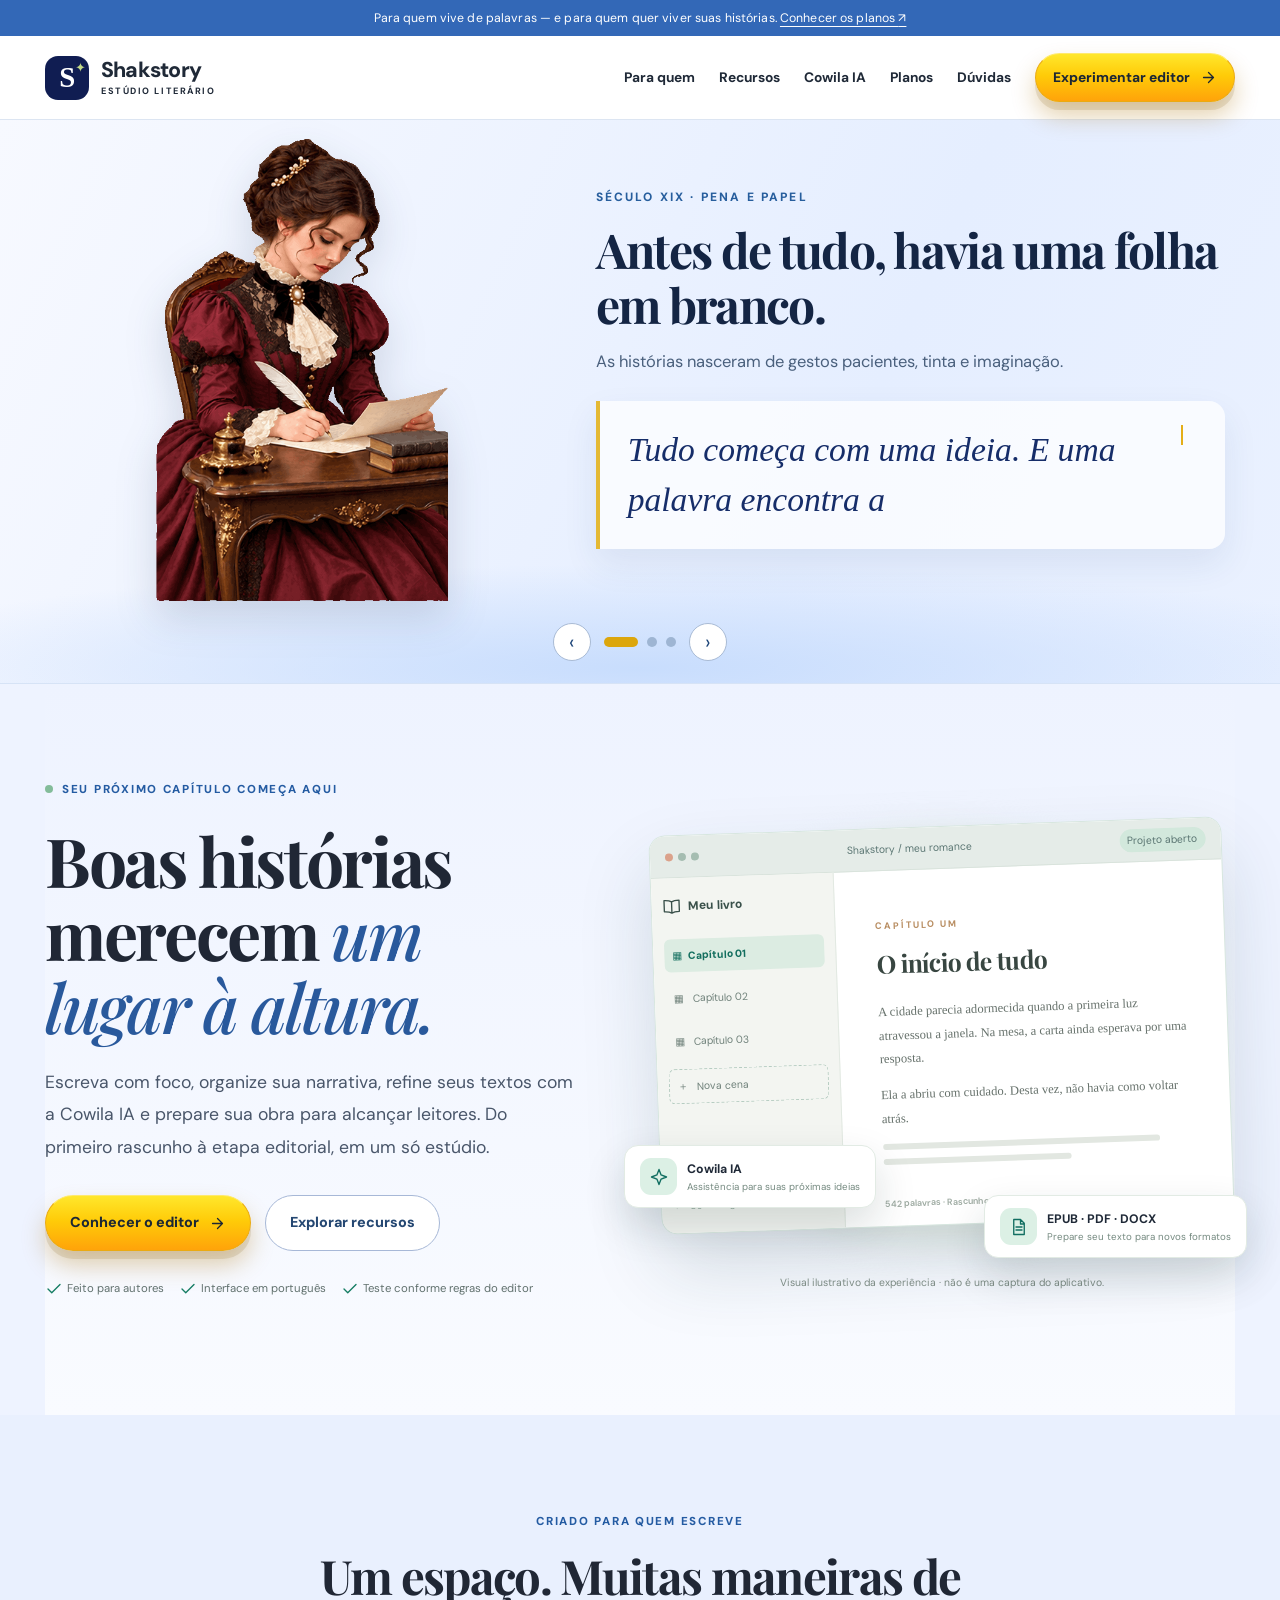
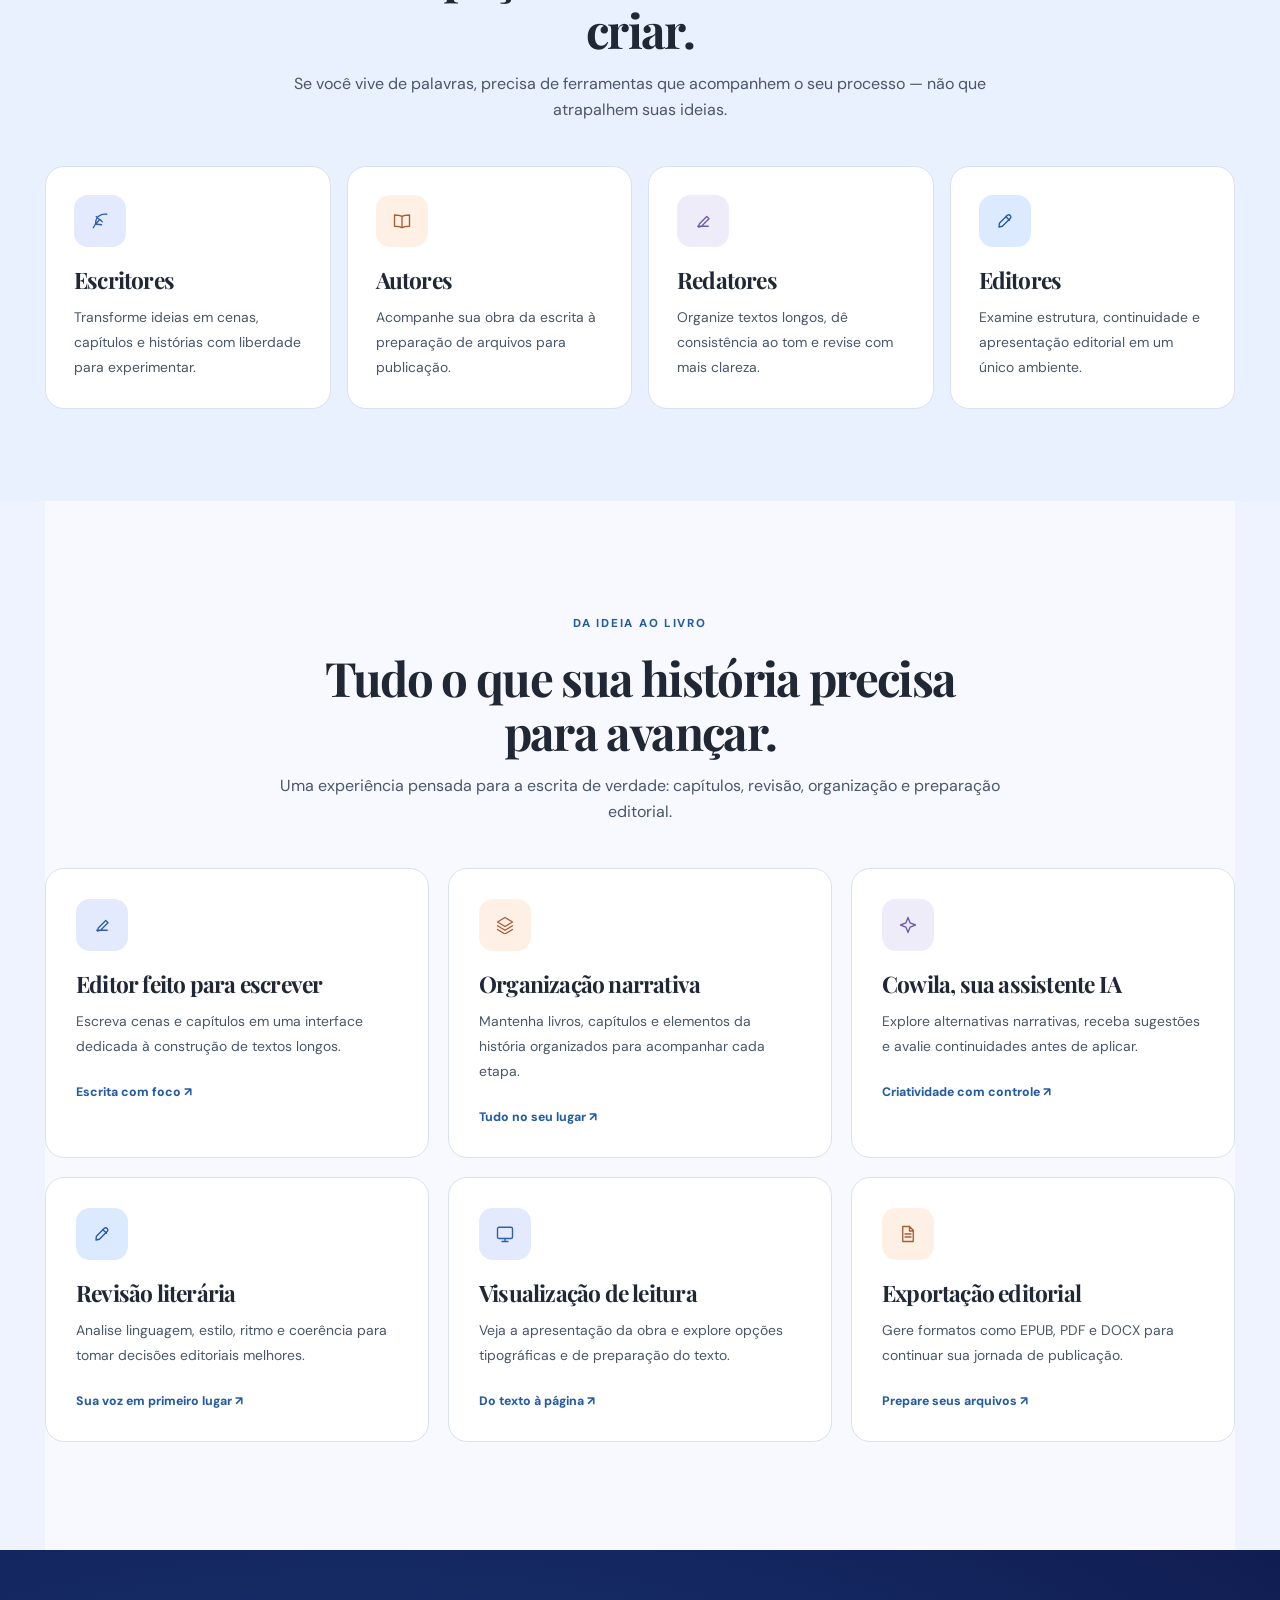
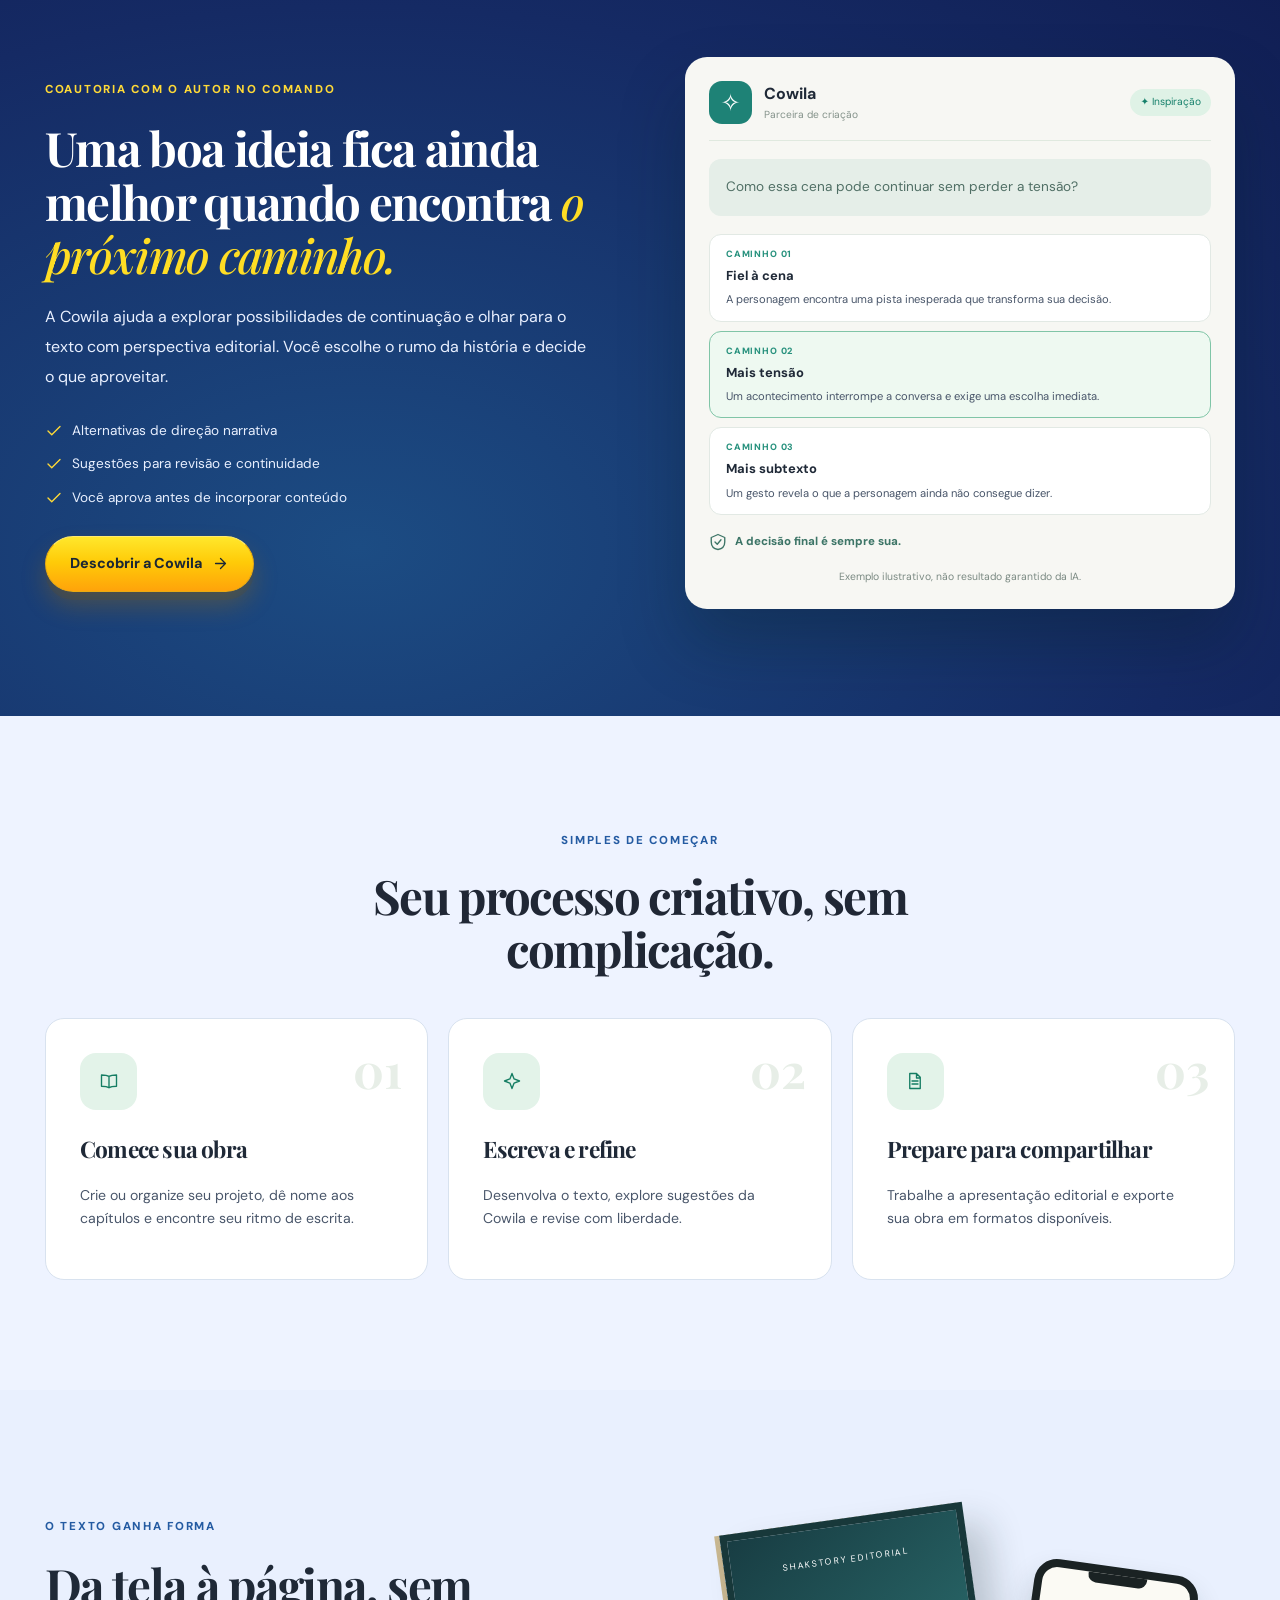
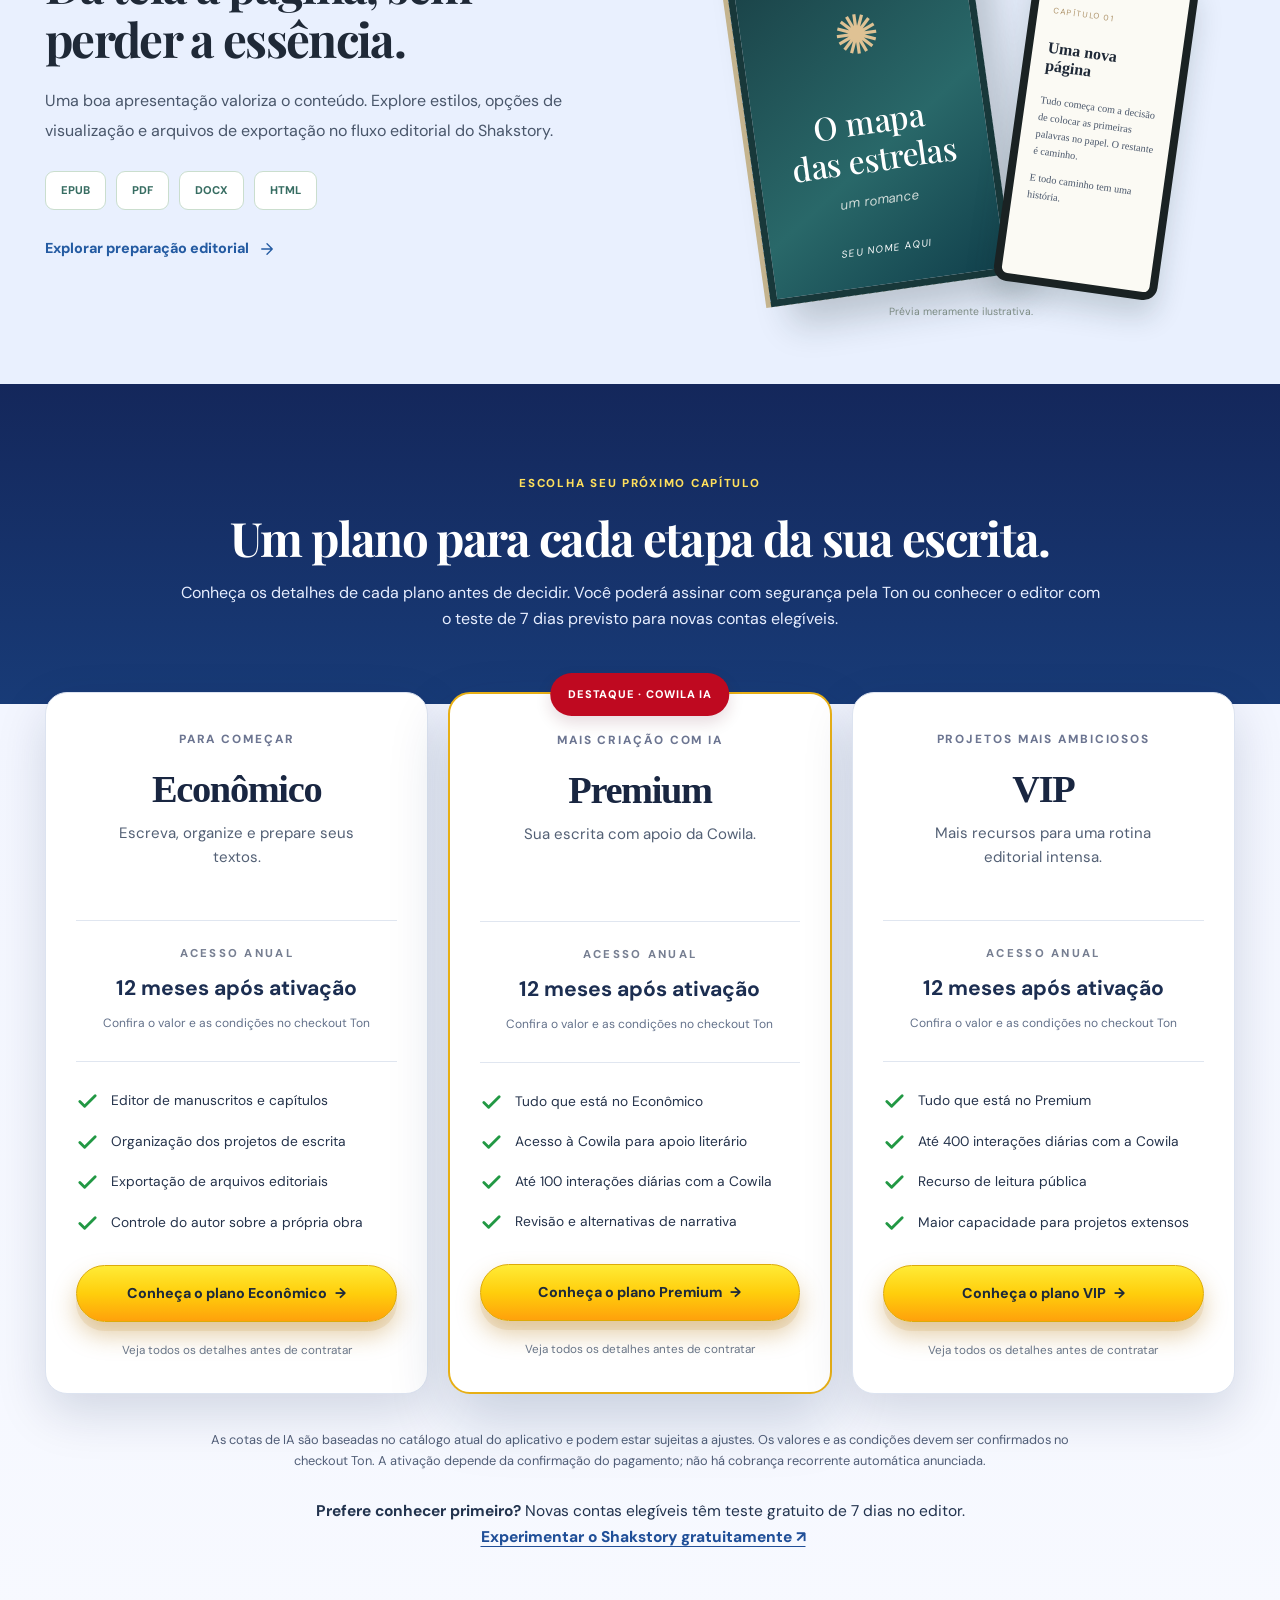
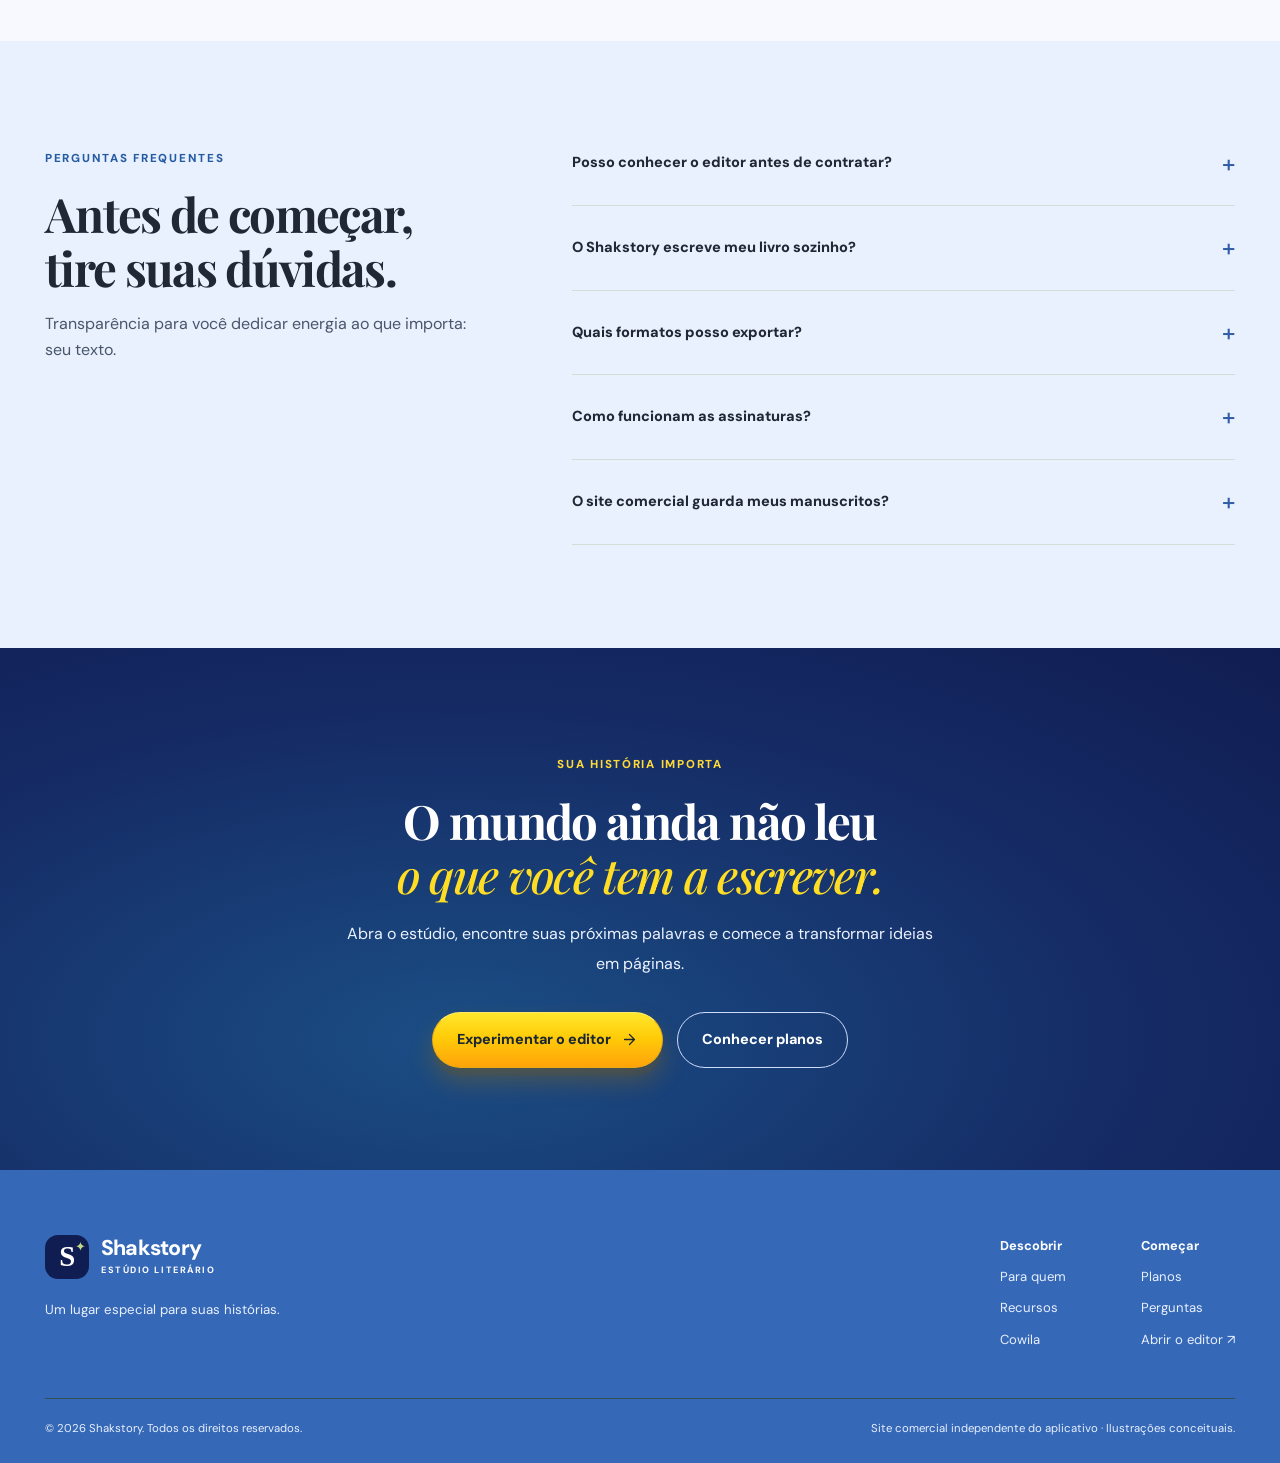
==== commit 89317e83: "fix(site): bust cache dos 3 GIFs locais e remover asteriscos dos cards" ====
--- a/index.html
+++ b/index.html
@@ -6,7 +6,7 @@
 <meta name="description" content="Shakstory: estúdio literário para escritores, autores independentes, redatores e editores. Escreva, organize, revise e prepare seu livro com a Cowila IA. Conheça os planos.">
 <meta property="og:type" content="website"><meta property="og:title" content="Shakstory — Dê forma às histórias que merecem existir"><meta property="og:description" content="Do primeiro parágrafo ao livro preparado: um espaço para escritores, autores, redatores e editores.">
 <title>Shakstory | Escreva, revise e prepare seu livro</title>
-<link rel="icon" href="favicon.svg" type="image/svg+xml"><link rel="stylesheet" href="styles.css?v=pricing-spin-inspired-v1"><script defer src="script.js"></script><link rel="stylesheet" href="evolucao.css?v=4"><script defer src="evolucao.js?v=4"></script>
+<link rel="icon" href="favicon.svg" type="image/svg+xml"><link rel="stylesheet" href="styles.css?v=pricing-spin-inspired-v1"><script defer src="script.js"></script><link rel="stylesheet" href="evolucao.css?v=5"><script defer src="evolucao.js?v=5"></script>
 </head>
 <body>
 <svg class="svg-defs" aria-hidden="true" xmlns="http://www.w3.org/2000/svg"><symbol id="i-feather" viewBox="0 0 24 24"><path d="M21 3c-9-1-15 4-15 13l-3 5m3-5 6-6m-6 6 8 1m-2-7 3 3m-8-7 4 4"/></symbol><symbol id="i-book" viewBox="0 0 24 24"><path d="M12 6c-3-2-6-2-10-2v15c4 0 7 0 10 2 3-2 6-2 10-2V4c-4 0-7 0-10 2zm0 0v15"/></symbol><symbol id="i-layers" viewBox="0 0 24 24"><path d="m12 2 10 6-10 6L2 8l10-6zm-10 11 10 6 10-6M2 18l10 6 10-6"/></symbol><symbol id="i-spark" viewBox="0 0 24 24"><path d="m12 2 2.8 7.2L22 12l-7.2 2.8L12 22l-2.8-7.2L2 12l7.2-2.8L12 2z"/></symbol><symbol id="i-check" viewBox="0 0 24 24"><path d="m4 12 5 5L20 6"/></symbol><symbol id="i-arrow" viewBox="0 0 24 24"><path d="M5 12h14m-7-7 7 7-7 7"/></symbol><symbol id="i-file" viewBox="0 0 24 24"><path d="M5 2h9l5 5v15H5V2zm9 0v6h5M8 12h8M8 16h8"/></symbol><symbol id="i-edit" viewBox="0 0 24 24"><path d="m4 20 4.5-1 11-11a3 3 0 0 0-4-4l-11 11L4 20zM13 6l5 5"/></symbol><symbol id="i-monitor" viewBox="0 0 24 24"><rect x="2" y="3" width="20" height="15" rx="2"/><path d="M8 22h8m-4-4v4"/></symbol><symbol id="i-shield" viewBox="0 0 24 24"><path d="m12 2 9 4v6c0 5-3 9-9 10-6-1-9-5-9-10V6l9-4zm-4 10 3 3 5-6"/></symbol><symbol id="i-pen" viewBox="0 0 24 24"><path d="M5 19h14M7 16l10-10 3 3-10 10-4 1 1-4z"/></symbol></svg>
@@ -22,15 +22,15 @@
 <div class="evolution-inner">
   <div class="evolution-slides">
     <article class="evolution-slide is-current" data-effect="pen" data-text="Tudo começa com uma ideia. E uma palavra encontra a próxima." aria-hidden="false">
-      <div class="evolution-person"><img src="assets/evolucao-pena.gif" data-animated-src="assets/evolucao-pena.gif" data-still-src="assets/evolucao-pena.png" alt="Escritora do século XIX escrevendo uma carta com pena e papel" width="340" height="425" fetchpriority="high"><span class="image-fallback" aria-hidden="true">✒</span></div>
+      <div class="evolution-person"><img src="assets/evolucao-pena.gif?v=20261019-r2" data-animated-src="assets/evolucao-pena.gif?v=20261019-r2" data-still-src="assets/evolucao-pena.png" alt="Escritora do século XIX escrevendo uma carta com pena e papel" width="340" height="425" fetchpriority="high"><span class="image-fallback" aria-hidden="true">✒</span></div>
       <div class="evolution-content"><span class="evolution-era">Século XIX · Pena e papel</span><h2>Antes de tudo, havia uma folha em branco.</h2><p>As histórias nasceram de gestos pacientes, tinta e imaginação.</p><div class="evolution-writing"><span class="evolution-written">Tudo começa com uma ideia. E uma palavra encontra a próxima.</span><span class="evolution-caret" aria-hidden="true"></span></div></div>
     </article>
     <article class="evolution-slide" data-effect="typewriter" data-text="Cada tecla, uma palavra. Cada página, uma nova história." aria-hidden="true" inert>
-      <div class="evolution-person"><img src="assets/evolucao-maquina.gif" data-animated-src="assets/evolucao-maquina.gif" data-still-src="assets/evolucao-maquina.png" alt="Escritor do século XX digitando em máquina de escrever" width="340" height="425" loading="lazy"><span class="image-fallback" aria-hidden="true">⌨</span></div>
+      <div class="evolution-person"><img src="assets/evolucao-maquina.gif?v=20261019-r2" data-animated-src="assets/evolucao-maquina.gif?v=20261019-r2" data-still-src="assets/evolucao-maquina.png" alt="Escritor do século XX digitando em máquina de escrever" width="340" height="425" loading="lazy"><span class="image-fallback" aria-hidden="true">⌨</span></div>
       <div class="evolution-content"><span class="evolution-era">Século XX · Máquina de escrever</span><h2>O ritmo das teclas transformou a escrita.</h2><p>Novas ferramentas deram velocidade às ideias, sem tirar a voz do autor.</p><div class="evolution-writing"><span class="evolution-written">Cada tecla, uma palavra. Cada página, uma nova história.</span><span class="evolution-caret" aria-hidden="true"></span></div></div>
     </article>
     <article class="evolution-slide" data-effect="phone" data-text="A inspiração acompanha você. Sua história pode começar em qualquer lugar." aria-hidden="true" inert>
-      <div class="evolution-person"><img src="assets/evolucao-celular.gif" data-animated-src="assets/evolucao-celular.gif" data-still-src="assets/evolucao-celular.png" alt="Autora contemporânea escrevendo ideias em um smartphone" width="340" height="425" loading="lazy"><span class="image-fallback" aria-hidden="true">▣</span></div>
+      <div class="evolution-person"><img src="assets/evolucao-celular.gif?v=20261019-r2" data-animated-src="assets/evolucao-celular.gif?v=20261019-r2" data-still-src="assets/evolucao-celular.png" alt="Autora contemporânea escrevendo ideias em um smartphone" width="340" height="425" loading="lazy"><span class="image-fallback" aria-hidden="true">▣</span></div>
       <div class="evolution-content"><span class="evolution-era">Hoje · Escrita no celular</span><h2>Agora, suas histórias vão com você.</h2><p>Da carta ao smartphone, a escrita evoluiu. A criatividade continua sua.</p><div class="evolution-writing"><span class="evolution-written">A inspiração acompanha você. Sua história pode começar em qualquer lugar.</span><span class="evolution-caret" aria-hidden="true"></span></div></div>
     </article>
   </div>
@@ -62,8 +62,8 @@
 <section class="how-section container" id="como-funciona"><div class="section-heading"><span class="eyebrow">SIMPLES DE COMEÇAR</span><h2>Seu processo criativo, sem complicação.</h2></div><div class="steps"><article class="step"><span class="step-number">01</span><div class="step-icon"><svg class="icon" xmlns="http://www.w3.org/2000/svg" viewBox="0 0 24 24" width="18" height="18" fill="none" stroke="currentColor" stroke-width="1.8" aria-hidden="true"><use href="#i-book"/></svg></div><h3>Comece sua obra</h3><p>Crie ou organize seu projeto, dê nome aos capítulos e encontre seu ritmo de escrita.</p></article><article class="step"><span class="step-number">02</span><div class="step-icon"><svg class="icon" xmlns="http://www.w3.org/2000/svg" viewBox="0 0 24 24" width="18" height="18" fill="none" stroke="currentColor" stroke-width="1.8" aria-hidden="true"><use href="#i-spark"/></svg></div><h3>Escreva e refine</h3><p>Desenvolva o texto, explore sugestões da Cowila e revise com liberdade.</p></article><article class="step"><span class="step-number">03</span><div class="step-icon"><svg class="icon" xmlns="http://www.w3.org/2000/svg" viewBox="0 0 24 24" width="18" height="18" fill="none" stroke="currentColor" stroke-width="1.8" aria-hidden="true"><use href="#i-file"/></svg></div><h3>Prepare para compartilhar</h3><p>Trabalhe a apresentação editorial e exporte sua obra em formatos disponíveis.</p></article></div></section>
 <section class="preview-section"><div class="container preview-grid"><div><span class="eyebrow">O TEXTO GANHA FORMA</span><h2>Da tela à página, sem perder a essência.</h2><p>Uma boa apresentação valoriza o conteúdo. Explore estilos, opções de visualização e arquivos de exportação no fluxo editorial do Shakstory.</p><div class="format-tags"><span>EPUB</span><span>PDF</span><span>DOCX</span><span>HTML</span></div><a href="https://shaksperio.github.io/Shakstory2/" class="text-link" target="_blank" rel="noopener noreferrer">Explorar preparação editorial <svg class="icon" xmlns="http://www.w3.org/2000/svg" viewBox="0 0 24 24" width="18" height="18" fill="none" stroke="currentColor" stroke-width="1.8" aria-hidden="true"><use href="#i-arrow"/></svg></a></div><div class="book-art" role="img" aria-label="Mockup ilustrativo de um livro diagramado e uma prévia em celular"><div class="book-cover"><span>SHAKSTORY EDITORIAL</span><div class="cover-decoration">✺</div><strong>O mapa<br>das estrelas</strong><small>um romance</small><em>SEU NOME AQUI</em></div><div class="device"><div class="device-notch"></div><span>CAPÍTULO 01</span><strong>Uma nova página</strong><p>Tudo começa com a decisão de colocar as primeiras palavras no papel. O restante é caminho.</p><p>E todo caminho tem uma história.</p></div><span class="preview-note">Prévia meramente ilustrativa.</span></div></div></section>
 <section class="pricing-section pricing-ref-section" id="planos"><div class="container"><div class="section-heading"><span class="eyebrow">ESCOLHA SEU PRÓXIMO CAPÍTULO</span><h2>Um plano para cada etapa da sua escrita.</h2><p>Conheça os detalhes de cada plano antes de decidir. Você poderá assinar com segurança pela Ton ou conhecer o editor com o teste de 7 dias previsto para novas contas elegíveis.</p></div><div class="pricing-grid pricing-ref-grid"><article class="price-card pricing-ref-card"><div class="pricing-ref-top"><div class="plan-label">PARA COMEÇAR</div><h3>Econômico</h3><p class="pricing-ref-description">Escreva, organize e prepare seus textos.</p></div><div class="pricing-ref-duration"><span>ACESSO ANUAL</span><strong>12 meses após ativação</strong><small>Confira o valor e as condições no checkout Ton</small></div><ul class="pricing-ref-features"><li><svg class="icon" xmlns="http://www.w3.org/2000/svg" viewBox="0 0 24 24" width="18" height="18" fill="none" stroke="currentColor" stroke-width="1.8" aria-hidden="true"><use href="#i-check"/></svg><span>Editor de manuscritos e capítulos</span></li><li><svg class="icon" xmlns="http://www.w3.org/2000/svg" viewBox="0 0 24 24" width="18" height="18" fill="none" stroke="currentColor" stroke-width="1.8" aria-hidden="true"><use href="#i-check"/></svg><span>Organização dos projetos de escrita</span></li><li><svg class="icon" xmlns="http://www.w3.org/2000/svg" viewBox="0 0 24 24" width="18" height="18" fill="none" stroke="currentColor" stroke-width="1.8" aria-hidden="true"><use href="#i-check"/></svg><span>Exportação de arquivos editoriais</span></li><li><svg class="icon" xmlns="http://www.w3.org/2000/svg" viewBox="0 0 24 24" width="18" height="18" fill="none" stroke="currentColor" stroke-width="1.8" aria-hidden="true"><use href="#i-check"/></svg><span>Controle do autor sobre a própria obra</span></li></ul><div class="pricing-ref-cta"><a class="btn btn-plan" href="plano-economico.html">Conheça o plano Econômico <span aria-hidden="true">→</span></a><p>Veja todos os detalhes antes de contratar</p></div></article>
-<article class="price-card pricing-ref-card featured"><div class="popular">DESTAQUE · COWILA IA</div><div class="pricing-ref-top"><div class="plan-label">MAIS CRIAÇÃO COM IA</div><h3>Premium</h3><p class="pricing-ref-description">Sua escrita com apoio da Cowila.</p></div><div class="pricing-ref-duration"><span>ACESSO ANUAL</span><strong>12 meses após ativação</strong><small>Confira o valor e as condições no checkout Ton</small></div><ul class="pricing-ref-features"><li><svg class="icon" xmlns="http://www.w3.org/2000/svg" viewBox="0 0 24 24" width="18" height="18" fill="none" stroke="currentColor" stroke-width="1.8" aria-hidden="true"><use href="#i-check"/></svg><span>Tudo que está no Econômico</span></li><li><svg class="icon" xmlns="http://www.w3.org/2000/svg" viewBox="0 0 24 24" width="18" height="18" fill="none" stroke="currentColor" stroke-width="1.8" aria-hidden="true"><use href="#i-check"/></svg><span>Acesso à Cowila para apoio literário</span></li><li><svg class="icon" xmlns="http://www.w3.org/2000/svg" viewBox="0 0 24 24" width="18" height="18" fill="none" stroke="currentColor" stroke-width="1.8" aria-hidden="true"><use href="#i-check"/></svg><span>Até 100 interações diárias com a Cowila*</span></li><li><svg class="icon" xmlns="http://www.w3.org/2000/svg" viewBox="0 0 24 24" width="18" height="18" fill="none" stroke="currentColor" stroke-width="1.8" aria-hidden="true"><use href="#i-check"/></svg><span>Revisão e alternativas de narrativa</span></li></ul><div class="pricing-ref-cta"><a class="btn btn-plan" href="plano-premium.html">Conheça o plano Premium <span aria-hidden="true">→</span></a><p>Veja todos os detalhes antes de contratar</p></div></article>
-<article class="price-card pricing-ref-card"><div class="pricing-ref-top"><div class="plan-label">PROJETOS MAIS AMBICIOSOS</div><h3>VIP</h3><p class="pricing-ref-description">Mais recursos para uma rotina editorial intensa.</p></div><div class="pricing-ref-duration"><span>ACESSO ANUAL</span><strong>12 meses após ativação</strong><small>Confira o valor e as condições no checkout Ton</small></div><ul class="pricing-ref-features"><li><svg class="icon" xmlns="http://www.w3.org/2000/svg" viewBox="0 0 24 24" width="18" height="18" fill="none" stroke="currentColor" stroke-width="1.8" aria-hidden="true"><use href="#i-check"/></svg><span>Tudo que está no Premium</span></li><li><svg class="icon" xmlns="http://www.w3.org/2000/svg" viewBox="0 0 24 24" width="18" height="18" fill="none" stroke="currentColor" stroke-width="1.8" aria-hidden="true"><use href="#i-check"/></svg><span>Até 400 interações diárias com a Cowila*</span></li><li><svg class="icon" xmlns="http://www.w3.org/2000/svg" viewBox="0 0 24 24" width="18" height="18" fill="none" stroke="currentColor" stroke-width="1.8" aria-hidden="true"><use href="#i-check"/></svg><span>Recurso de leitura pública</span></li><li><svg class="icon" xmlns="http://www.w3.org/2000/svg" viewBox="0 0 24 24" width="18" height="18" fill="none" stroke="currentColor" stroke-width="1.8" aria-hidden="true"><use href="#i-check"/></svg><span>Maior capacidade para projetos extensos</span></li></ul><div class="pricing-ref-cta"><a class="btn btn-plan" href="plano-vip.html">Conheça o plano VIP <span aria-hidden="true">→</span></a><p>Veja todos os detalhes antes de contratar</p></div></article></div><p class="price-fine">* As cotas de IA são baseadas no catálogo atual do aplicativo e podem estar sujeitas a ajustes. Os valores e as condições devem ser confirmados no checkout Ton. A ativação depende da confirmação do pagamento; não há cobrança recorrente automática anunciada.</p><p class="pricing-ref-trial"><strong>Prefere conhecer primeiro?</strong> Novas contas elegíveis têm teste gratuito de 7 dias no editor. <a href="https://shaksperio.github.io/Shakstory2/" target="_blank" rel="noopener noreferrer">Experimentar o Shakstory gratuitamente ↗</a></p></div></section>
+<article class="price-card pricing-ref-card featured"><div class="popular">DESTAQUE · COWILA IA</div><div class="pricing-ref-top"><div class="plan-label">MAIS CRIAÇÃO COM IA</div><h3>Premium</h3><p class="pricing-ref-description">Sua escrita com apoio da Cowila.</p></div><div class="pricing-ref-duration"><span>ACESSO ANUAL</span><strong>12 meses após ativação</strong><small>Confira o valor e as condições no checkout Ton</small></div><ul class="pricing-ref-features"><li><svg class="icon" xmlns="http://www.w3.org/2000/svg" viewBox="0 0 24 24" width="18" height="18" fill="none" stroke="currentColor" stroke-width="1.8" aria-hidden="true"><use href="#i-check"/></svg><span>Tudo que está no Econômico</span></li><li><svg class="icon" xmlns="http://www.w3.org/2000/svg" viewBox="0 0 24 24" width="18" height="18" fill="none" stroke="currentColor" stroke-width="1.8" aria-hidden="true"><use href="#i-check"/></svg><span>Acesso à Cowila para apoio literário</span></li><li><svg class="icon" xmlns="http://www.w3.org/2000/svg" viewBox="0 0 24 24" width="18" height="18" fill="none" stroke="currentColor" stroke-width="1.8" aria-hidden="true"><use href="#i-check"/></svg><span>Até 100 interações diárias com a Cowila</span></li><li><svg class="icon" xmlns="http://www.w3.org/2000/svg" viewBox="0 0 24 24" width="18" height="18" fill="none" stroke="currentColor" stroke-width="1.8" aria-hidden="true"><use href="#i-check"/></svg><span>Revisão e alternativas de narrativa</span></li></ul><div class="pricing-ref-cta"><a class="btn btn-plan" href="plano-premium.html">Conheça o plano Premium <span aria-hidden="true">→</span></a><p>Veja todos os detalhes antes de contratar</p></div></article>
+<article class="price-card pricing-ref-card"><div class="pricing-ref-top"><div class="plan-label">PROJETOS MAIS AMBICIOSOS</div><h3>VIP</h3><p class="pricing-ref-description">Mais recursos para uma rotina editorial intensa.</p></div><div class="pricing-ref-duration"><span>ACESSO ANUAL</span><strong>12 meses após ativação</strong><small>Confira o valor e as condições no checkout Ton</small></div><ul class="pricing-ref-features"><li><svg class="icon" xmlns="http://www.w3.org/2000/svg" viewBox="0 0 24 24" width="18" height="18" fill="none" stroke="currentColor" stroke-width="1.8" aria-hidden="true"><use href="#i-check"/></svg><span>Tudo que está no Premium</span></li><li><svg class="icon" xmlns="http://www.w3.org/2000/svg" viewBox="0 0 24 24" width="18" height="18" fill="none" stroke="currentColor" stroke-width="1.8" aria-hidden="true"><use href="#i-check"/></svg><span>Até 400 interações diárias com a Cowila</span></li><li><svg class="icon" xmlns="http://www.w3.org/2000/svg" viewBox="0 0 24 24" width="18" height="18" fill="none" stroke="currentColor" stroke-width="1.8" aria-hidden="true"><use href="#i-check"/></svg><span>Recurso de leitura pública</span></li><li><svg class="icon" xmlns="http://www.w3.org/2000/svg" viewBox="0 0 24 24" width="18" height="18" fill="none" stroke="currentColor" stroke-width="1.8" aria-hidden="true"><use href="#i-check"/></svg><span>Maior capacidade para projetos extensos</span></li></ul><div class="pricing-ref-cta"><a class="btn btn-plan" href="plano-vip.html">Conheça o plano VIP <span aria-hidden="true">→</span></a><p>Veja todos os detalhes antes de contratar</p></div></article></div><p class="price-fine">As cotas de IA são baseadas no catálogo atual do aplicativo e podem estar sujeitas a ajustes. Os valores e as condições devem ser confirmados no checkout Ton. A ativação depende da confirmação do pagamento; não há cobrança recorrente automática anunciada.</p><p class="pricing-ref-trial"><strong>Prefere conhecer primeiro?</strong> Novas contas elegíveis têm teste gratuito de 7 dias no editor. <a href="https://shaksperio.github.io/Shakstory2/" target="_blank" rel="noopener noreferrer">Experimentar o Shakstory gratuitamente ↗</a></p></div></section>
 <section class="faq-section" id="duvidas"><div class="container faq-layout"><div><span class="eyebrow">PERGUNTAS FREQUENTES</span><h2>Antes de começar, tire suas dúvidas.</h2><p>Transparência para você dedicar energia ao que importa: seu texto.</p></div><div class="faq-items">
 <details><summary>Posso conhecer o editor antes de contratar?</summary><p>Sim, você pode abrir o editor pelo botão de experimentação. A disponibilidade, a duração e os limites do acesso gratuito são definidos pelo próprio aplicativo, após o login.</p></details>
 <details><summary>O Shakstory escreve meu livro sozinho?</summary><p>Não. A Cowila é uma ferramenta de assistência: propõe caminhos e sugestões, mas você continua responsável pela criação e pela escolha do que entra em sua obra.</p></details>
--- a/styles.css
+++ b/styles.css
@@ -232,3 +232,37 @@
 @media(prefers-reduced-motion:reduce){
  .nav-cta,.btn-primary,.btn-plan,.spotlight .btn-light,.final-cta .btn-white{transition:none}
 }
+
+
+/* Cards comerciais inspirados na clareza visual das capturas do SpinRewriter.
+   Mantem os 3 planos reais Shakstory, sem descontos, depoimentos ou precos inventados. */
+.pricing-ref-section{background:linear-gradient(180deg,#14275b 0%,#183b77 320px,#f3f6ff 320px,#f7f9ff 100%);padding-top:85px;padding-bottom:90px}
+.pricing-ref-section .section-heading{max-width:920px;margin:0 auto 60px;text-align:center}
+.pricing-ref-section .section-heading h2{color:#fff}
+.pricing-ref-section .section-heading>p{color:#e7eeff}
+.pricing-ref-section .section-heading .eyebrow{color:#ffe05c}
+.pricing-ref-grid{align-items:stretch;gap:20px}
+.pricing-ref-card{border-radius:22px;background:#fff;border:1px solid #dce3f0;box-shadow:0 19px 50px rgba(10,28,64,.15);padding:37px 30px 33px;min-width:0;overflow:visible;position:relative}
+.pricing-ref-card.featured{border:2px solid #e7af15;background:#fff;box-shadow:0 26px 60px rgba(13,43,90,.2)}
+.pricing-ref-card .popular{top:-21px;left:50%;transform:translateX(-50%);background:#bf0920;color:#fff;font-weight:800;font-size:.69rem;letter-spacing:.07em;padding:12px 18px;border-radius:99px;box-shadow:0 7px 16px #57091c24}
+.pricing-ref-top{text-align:center;min-height:190px}
+.pricing-ref-top .plan-label{font-size:.74rem;letter-spacing:.16em;color:#6c7591}
+.pricing-ref-card h3{font-family:Georgia,serif;font-size:clamp(2.25rem,3vw,2.85rem);margin:18px 0 10px;color:#192641}
+.pricing-ref-card .pricing-ref-description{font-size:.94rem;color:#536075;min-height:0;margin:0 auto;max-width:265px;line-height:1.6}
+.pricing-ref-duration{text-align:center;border-top:1px solid #e0e6f0;border-bottom:1px solid #e0e6f0;padding:24px 0;display:grid;gap:8px;min-height:142px}
+.pricing-ref-duration>span{font-size:.71rem;font-weight:800;letter-spacing:.2em;color:#777f92}
+.pricing-ref-duration strong{font-size:1.32rem;line-height:1.3;color:#1c2e51}
+.pricing-ref-duration small{font-size:.75rem;color:#63718a}
+.pricing-ref-card .pricing-ref-features{list-style:none;display:grid;gap:17px;margin:28px 0 30px;padding:0;flex:1}
+.pricing-ref-card .pricing-ref-features li{display:flex;align-items:flex-start;gap:12px;font-size:.86rem;color:#25334b;line-height:1.55}
+.pricing-ref-card .pricing-ref-features .icon{width:23px!important;height:23px!important;min-width:23px;max-width:23px;min-height:23px;max-height:23px;flex:0 0 23px;stroke:#229844;stroke-width:3}
+.pricing-ref-card .pricing-ref-cta{margin-top:auto}
+.pricing-ref-card .pricing-ref-cta .btn-plan{display:flex;align-items:center;justify-content:center;width:100%;padding:17px 15px;border-radius:999px;background:linear-gradient(180deg,#ffeb36,#ffce0c 50%,#ffa10b);color:#1d293a;font-size:.89rem;font-weight:800;border:1px solid #ddaa09;box-shadow:0 9px 0 #b578101c,0 13px 23px #b87e1760;gap:8px;line-height:1.45;text-align:center}
+.pricing-ref-card .pricing-ref-cta .btn-plan:hover{background:linear-gradient(180deg,#fff075,#ffdc2f,#ffae21);color:#1d293a}
+.pricing-ref-card .pricing-ref-cta>p{min-height:0;margin:19px 0 0;text-align:center;color:#697587;font-size:.73rem}
+.pricing-ref-section .price-fine{max-width:870px;margin:35px auto 0;text-align:center;font-size:.8rem;color:#525f78}
+.pricing-ref-section .pricing-ref-trial{text-align:center;color:#22334e;margin:28px auto 0;max-width:850px;font-size:.97rem}
+.pricing-ref-trial a{display:inline-block;margin-left:6px;color:#204f98;text-decoration:underline;text-underline-offset:4px;font-weight:800}
+@media(max-width:1060px){.pricing-ref-grid{grid-template-columns:repeat(3,minmax(0,1fr));gap:12px}.pricing-ref-card{padding:35px 20px 26px}.pricing-ref-card h3{font-size:2.05rem}}
+@media(max-width:800px){.pricing-ref-grid{grid-template-columns:1fr;max-width:570px;margin:auto;gap:33px}.pricing-ref-card{padding:35px 28px 30px}.pricing-ref-top{min-height:0;margin-bottom:28px}.pricing-ref-duration{min-height:0}.pricing-ref-card h3{font-size:2.55rem}.pricing-ref-section{background:linear-gradient(180deg,#14275b 0%,#183b77 390px,#f3f6ff 390px,#f7f9ff 100%)}.pricing-ref-section .section-heading{margin-bottom:52px}}
+@media(max-width:450px){.pricing-ref-section{padding-top:66px}.pricing-ref-section .section-heading h2{font-size:clamp(2.05rem,9vw,3rem)}.pricing-ref-card{padding:34px 24px 28px}.pricing-ref-card .pricing-ref-features li{font-size:.89rem}.pricing-ref-card .pricing-ref-cta .btn-plan{font-size:.87rem}.pricing-ref-trial a{display:block;margin:8px auto 0}}
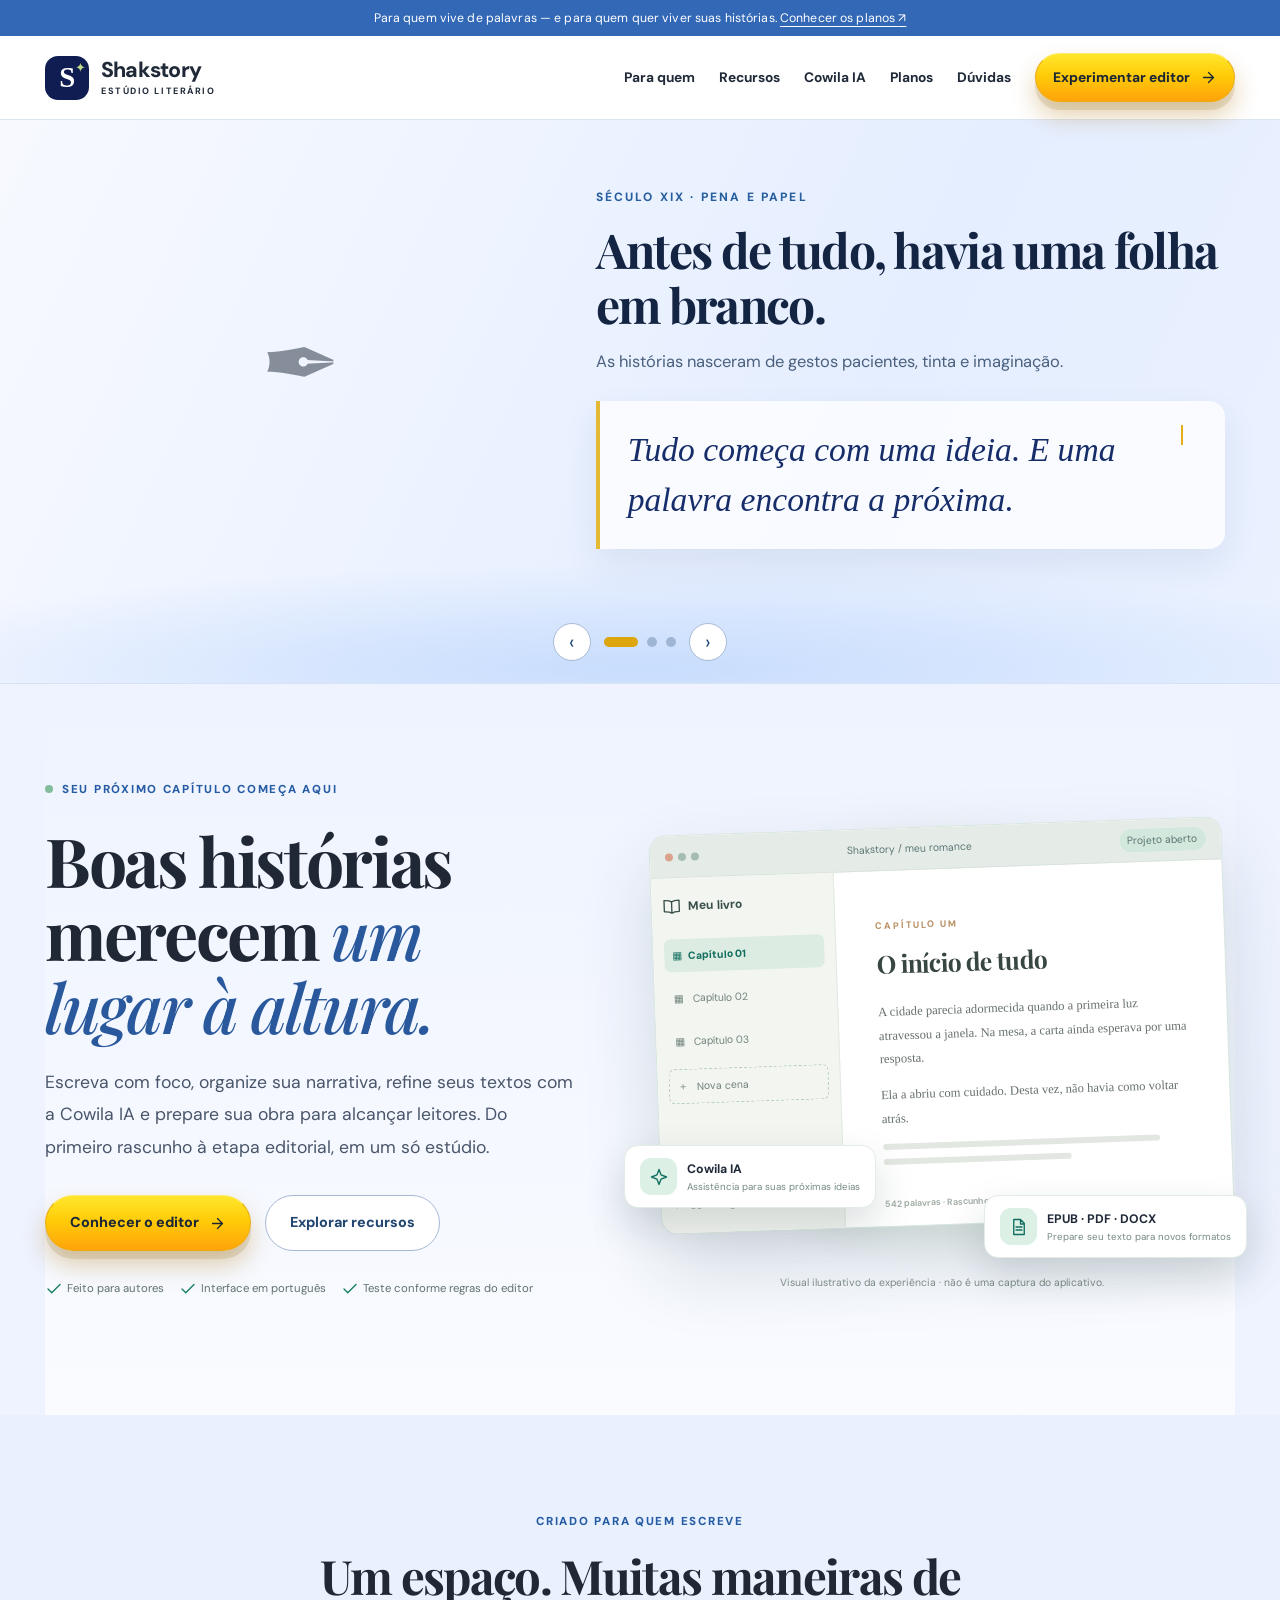
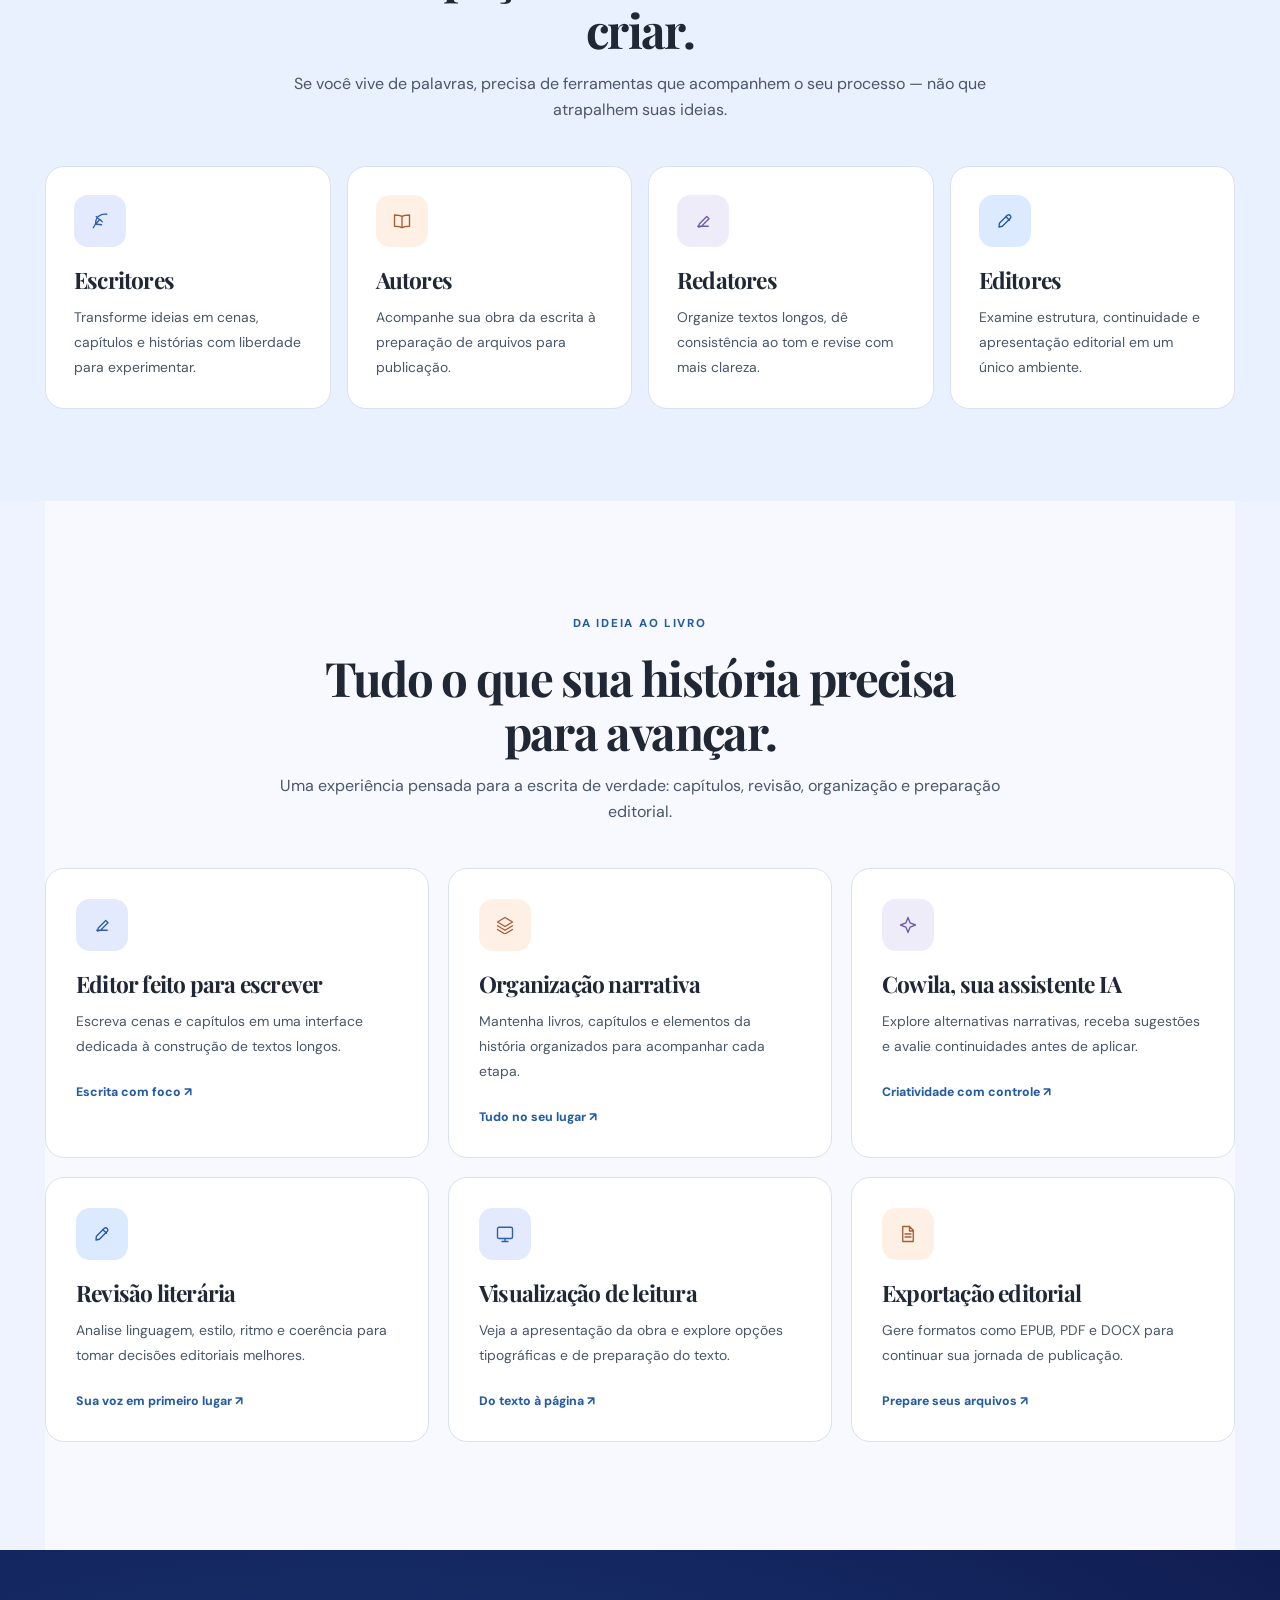
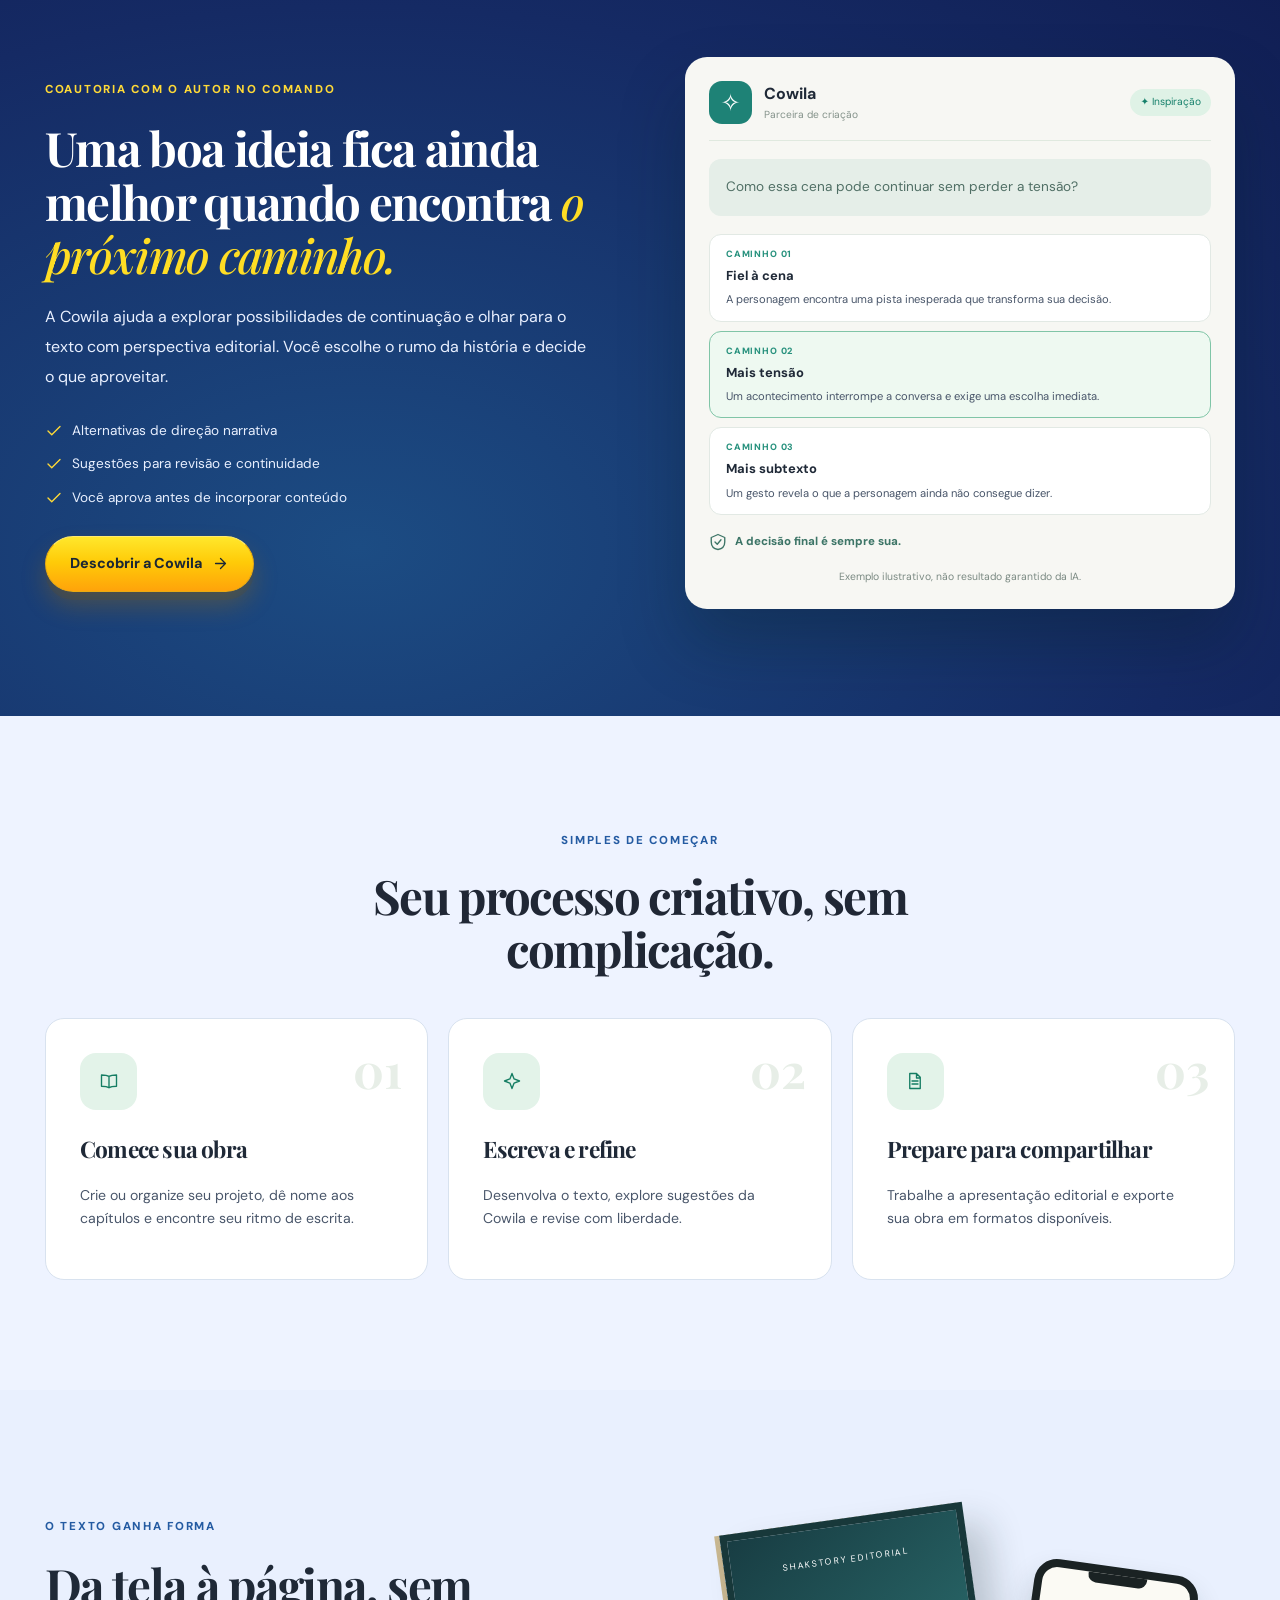
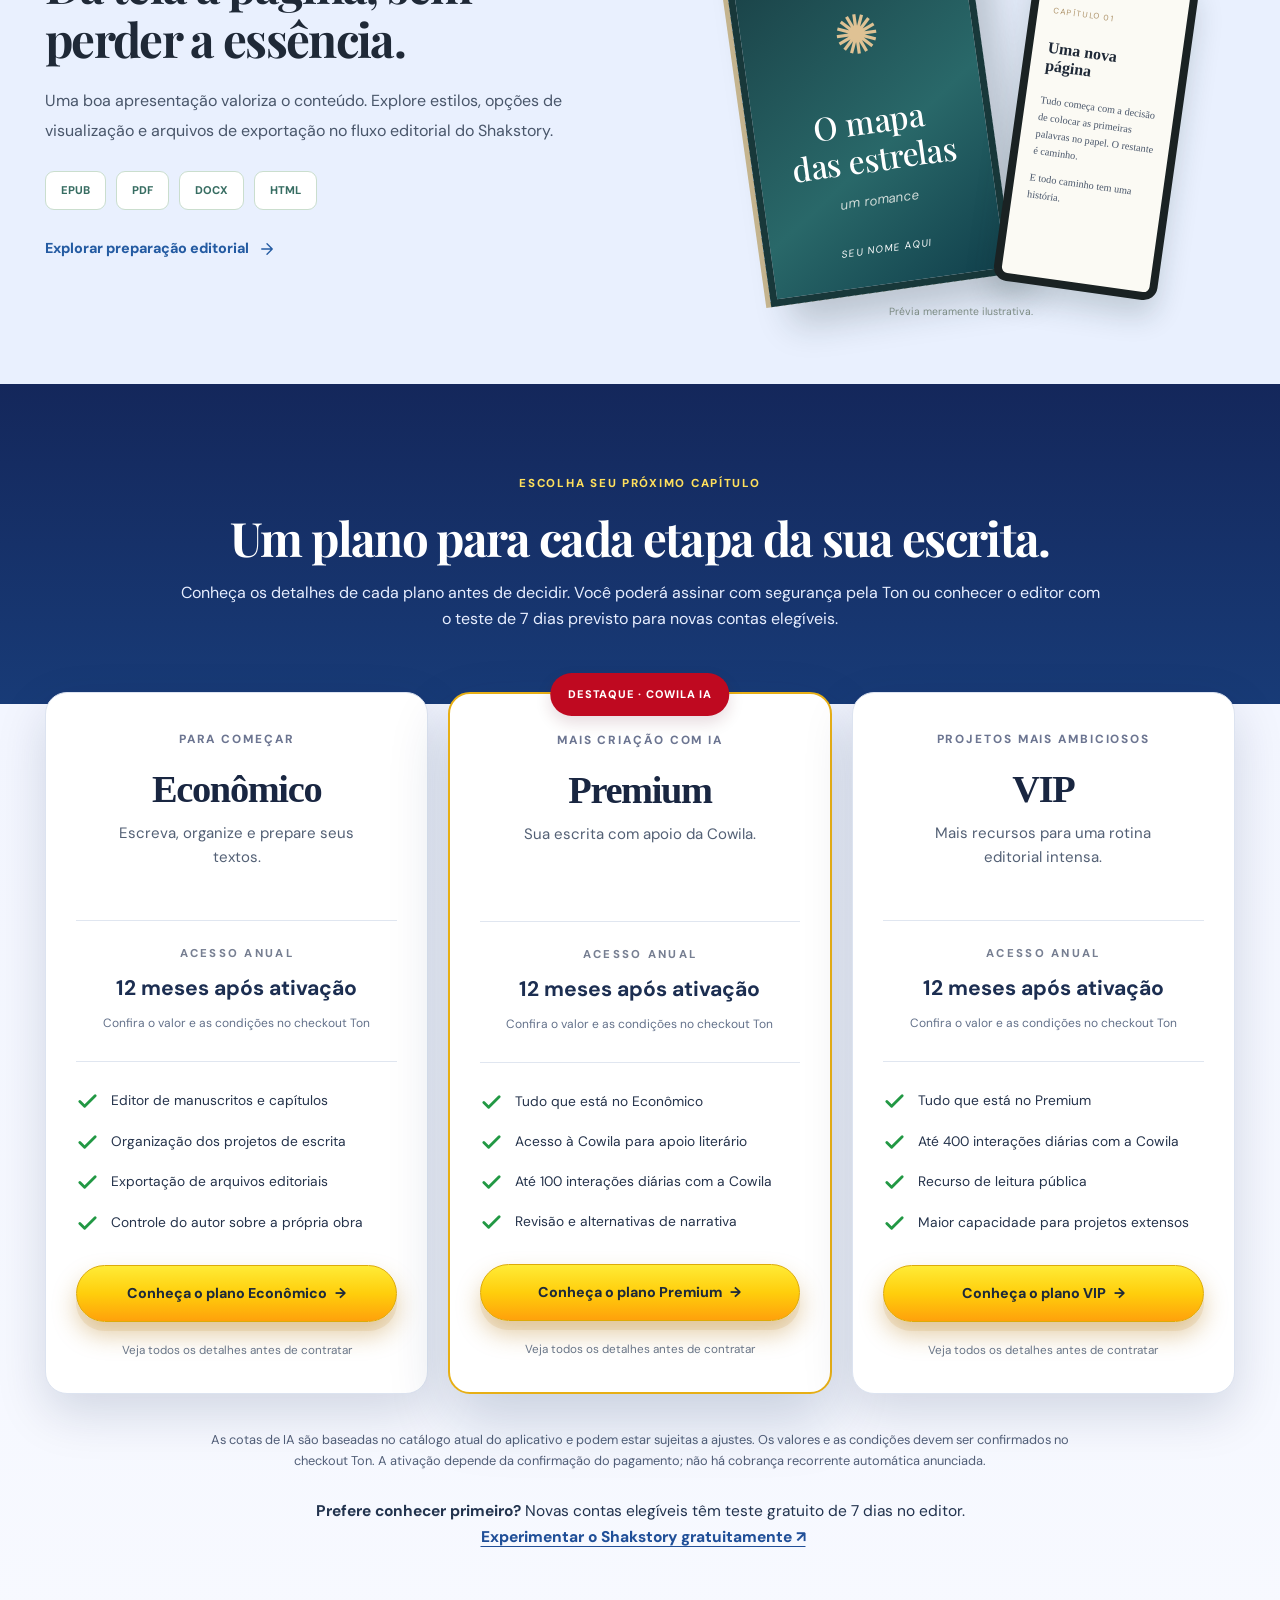
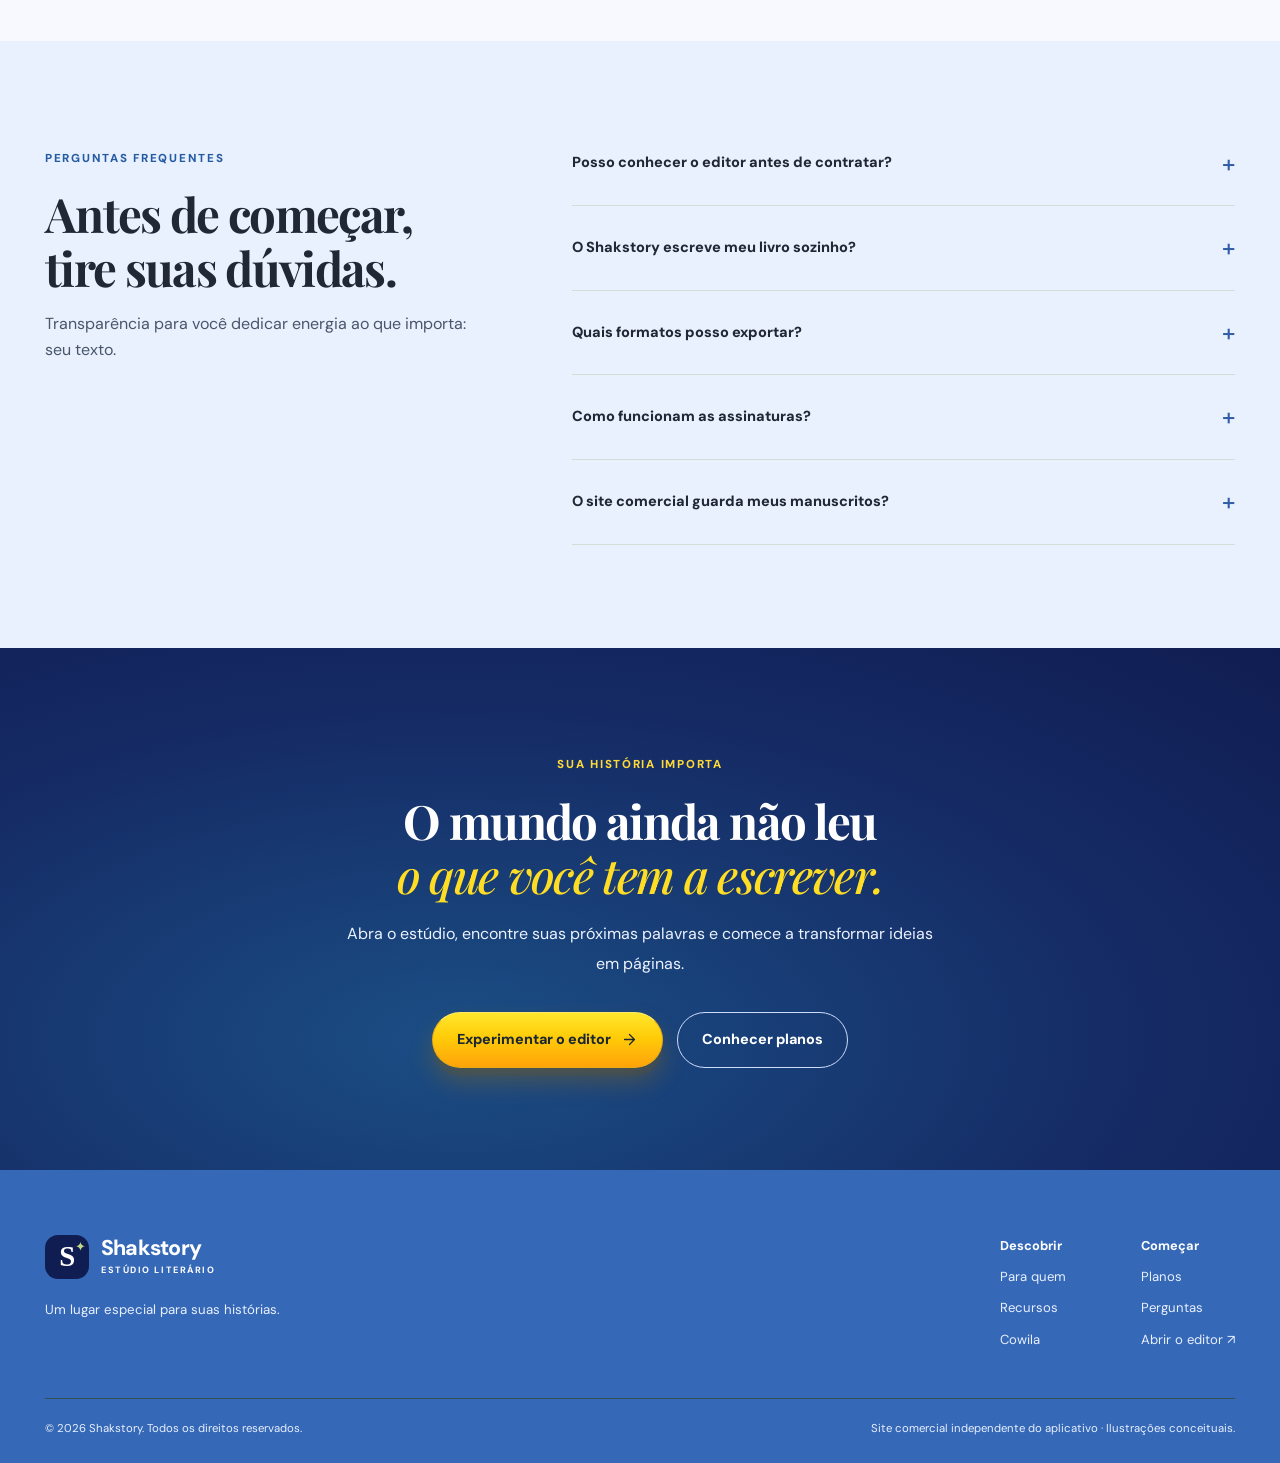
==== commit 1b59b77b: "fix(site): nomes fisicos novos para GIFs evitando cache de imagens antigas" ====
--- a/index.html
+++ b/index.html
@@ -6,7 +6,7 @@
 <meta name="description" content="Shakstory: estúdio literário para escritores, autores independentes, redatores e editores. Escreva, organize, revise e prepare seu livro com a Cowila IA. Conheça os planos.">
 <meta property="og:type" content="website"><meta property="og:title" content="Shakstory — Dê forma às histórias que merecem existir"><meta property="og:description" content="Do primeiro parágrafo ao livro preparado: um espaço para escritores, autores, redatores e editores.">
 <title>Shakstory | Escreva, revise e prepare seu livro</title>
-<link rel="icon" href="favicon.svg" type="image/svg+xml"><link rel="stylesheet" href="styles.css?v=pricing-spin-inspired-v1"><script defer src="script.js"></script><link rel="stylesheet" href="evolucao.css?v=5"><script defer src="evolucao.js?v=5"></script>
+<link rel="icon" href="favicon.svg" type="image/svg+xml"><link rel="stylesheet" href="styles.css?v=pricing-spin-inspired-v1"><script defer src="script.js"></script><link rel="stylesheet" href="evolucao.css?v=5"><script defer src="evolucao.js?v=6"></script>
 </head>
 <body>
 <svg class="svg-defs" aria-hidden="true" xmlns="http://www.w3.org/2000/svg"><symbol id="i-feather" viewBox="0 0 24 24"><path d="M21 3c-9-1-15 4-15 13l-3 5m3-5 6-6m-6 6 8 1m-2-7 3 3m-8-7 4 4"/></symbol><symbol id="i-book" viewBox="0 0 24 24"><path d="M12 6c-3-2-6-2-10-2v15c4 0 7 0 10 2 3-2 6-2 10-2V4c-4 0-7 0-10 2zm0 0v15"/></symbol><symbol id="i-layers" viewBox="0 0 24 24"><path d="m12 2 10 6-10 6L2 8l10-6zm-10 11 10 6 10-6M2 18l10 6 10-6"/></symbol><symbol id="i-spark" viewBox="0 0 24 24"><path d="m12 2 2.8 7.2L22 12l-7.2 2.8L12 22l-2.8-7.2L2 12l7.2-2.8L12 2z"/></symbol><symbol id="i-check" viewBox="0 0 24 24"><path d="m4 12 5 5L20 6"/></symbol><symbol id="i-arrow" viewBox="0 0 24 24"><path d="M5 12h14m-7-7 7 7-7 7"/></symbol><symbol id="i-file" viewBox="0 0 24 24"><path d="M5 2h9l5 5v15H5V2zm9 0v6h5M8 12h8M8 16h8"/></symbol><symbol id="i-edit" viewBox="0 0 24 24"><path d="m4 20 4.5-1 11-11a3 3 0 0 0-4-4l-11 11L4 20zM13 6l5 5"/></symbol><symbol id="i-monitor" viewBox="0 0 24 24"><rect x="2" y="3" width="20" height="15" rx="2"/><path d="M8 22h8m-4-4v4"/></symbol><symbol id="i-shield" viewBox="0 0 24 24"><path d="m12 2 9 4v6c0 5-3 9-9 10-6-1-9-5-9-10V6l9-4zm-4 10 3 3 5-6"/></symbol><symbol id="i-pen" viewBox="0 0 24 24"><path d="M5 19h14M7 16l10-10 3 3-10 10-4 1 1-4z"/></symbol></svg>
@@ -22,15 +22,15 @@
 <div class="evolution-inner">
   <div class="evolution-slides">
     <article class="evolution-slide is-current" data-effect="pen" data-text="Tudo começa com uma ideia. E uma palavra encontra a próxima." aria-hidden="false">
-      <div class="evolution-person"><img src="assets/evolucao-pena.gif?v=20261019-r2" data-animated-src="assets/evolucao-pena.gif?v=20261019-r2" data-still-src="assets/evolucao-pena.png" alt="Escritora do século XIX escrevendo uma carta com pena e papel" width="340" height="425" fetchpriority="high"><span class="image-fallback" aria-hidden="true">✒</span></div>
+      <div class="evolution-person"><img src="assets/evolucao-pena-final-20261019.gif" data-animated-src="assets/evolucao-pena-final-20261019.gif" data-still-src="assets/evolucao-pena.png" alt="Escritora do século XIX escrevendo uma carta com pena e papel" width="340" height="425" fetchpriority="high"><span class="image-fallback" aria-hidden="true">✒</span></div>
       <div class="evolution-content"><span class="evolution-era">Século XIX · Pena e papel</span><h2>Antes de tudo, havia uma folha em branco.</h2><p>As histórias nasceram de gestos pacientes, tinta e imaginação.</p><div class="evolution-writing"><span class="evolution-written">Tudo começa com uma ideia. E uma palavra encontra a próxima.</span><span class="evolution-caret" aria-hidden="true"></span></div></div>
     </article>
     <article class="evolution-slide" data-effect="typewriter" data-text="Cada tecla, uma palavra. Cada página, uma nova história." aria-hidden="true" inert>
-      <div class="evolution-person"><img src="assets/evolucao-maquina.gif?v=20261019-r2" data-animated-src="assets/evolucao-maquina.gif?v=20261019-r2" data-still-src="assets/evolucao-maquina.png" alt="Escritor do século XX digitando em máquina de escrever" width="340" height="425" loading="lazy"><span class="image-fallback" aria-hidden="true">⌨</span></div>
+      <div class="evolution-person"><img src="assets/evolucao-maquina-final-20261019.gif" data-animated-src="assets/evolucao-maquina-final-20261019.gif" data-still-src="assets/evolucao-maquina.png" alt="Escritor do século XX digitando em máquina de escrever" width="340" height="425" loading="lazy"><span class="image-fallback" aria-hidden="true">⌨</span></div>
       <div class="evolution-content"><span class="evolution-era">Século XX · Máquina de escrever</span><h2>O ritmo das teclas transformou a escrita.</h2><p>Novas ferramentas deram velocidade às ideias, sem tirar a voz do autor.</p><div class="evolution-writing"><span class="evolution-written">Cada tecla, uma palavra. Cada página, uma nova história.</span><span class="evolution-caret" aria-hidden="true"></span></div></div>
     </article>
     <article class="evolution-slide" data-effect="phone" data-text="A inspiração acompanha você. Sua história pode começar em qualquer lugar." aria-hidden="true" inert>
-      <div class="evolution-person"><img src="assets/evolucao-celular.gif?v=20261019-r2" data-animated-src="assets/evolucao-celular.gif?v=20261019-r2" data-still-src="assets/evolucao-celular.png" alt="Autora contemporânea escrevendo ideias em um smartphone" width="340" height="425" loading="lazy"><span class="image-fallback" aria-hidden="true">▣</span></div>
+      <div class="evolution-person"><img src="assets/evolucao-celular-final-20261019.gif" data-animated-src="assets/evolucao-celular-final-20261019.gif" data-still-src="assets/evolucao-celular.png" alt="Autora contemporânea escrevendo ideias em um smartphone" width="340" height="425" loading="lazy"><span class="image-fallback" aria-hidden="true">▣</span></div>
       <div class="evolution-content"><span class="evolution-era">Hoje · Escrita no celular</span><h2>Agora, suas histórias vão com você.</h2><p>Da carta ao smartphone, a escrita evoluiu. A criatividade continua sua.</p><div class="evolution-writing"><span class="evolution-written">A inspiração acompanha você. Sua história pode começar em qualquer lugar.</span><span class="evolution-caret" aria-hidden="true"></span></div></div>
     </article>
   </div>
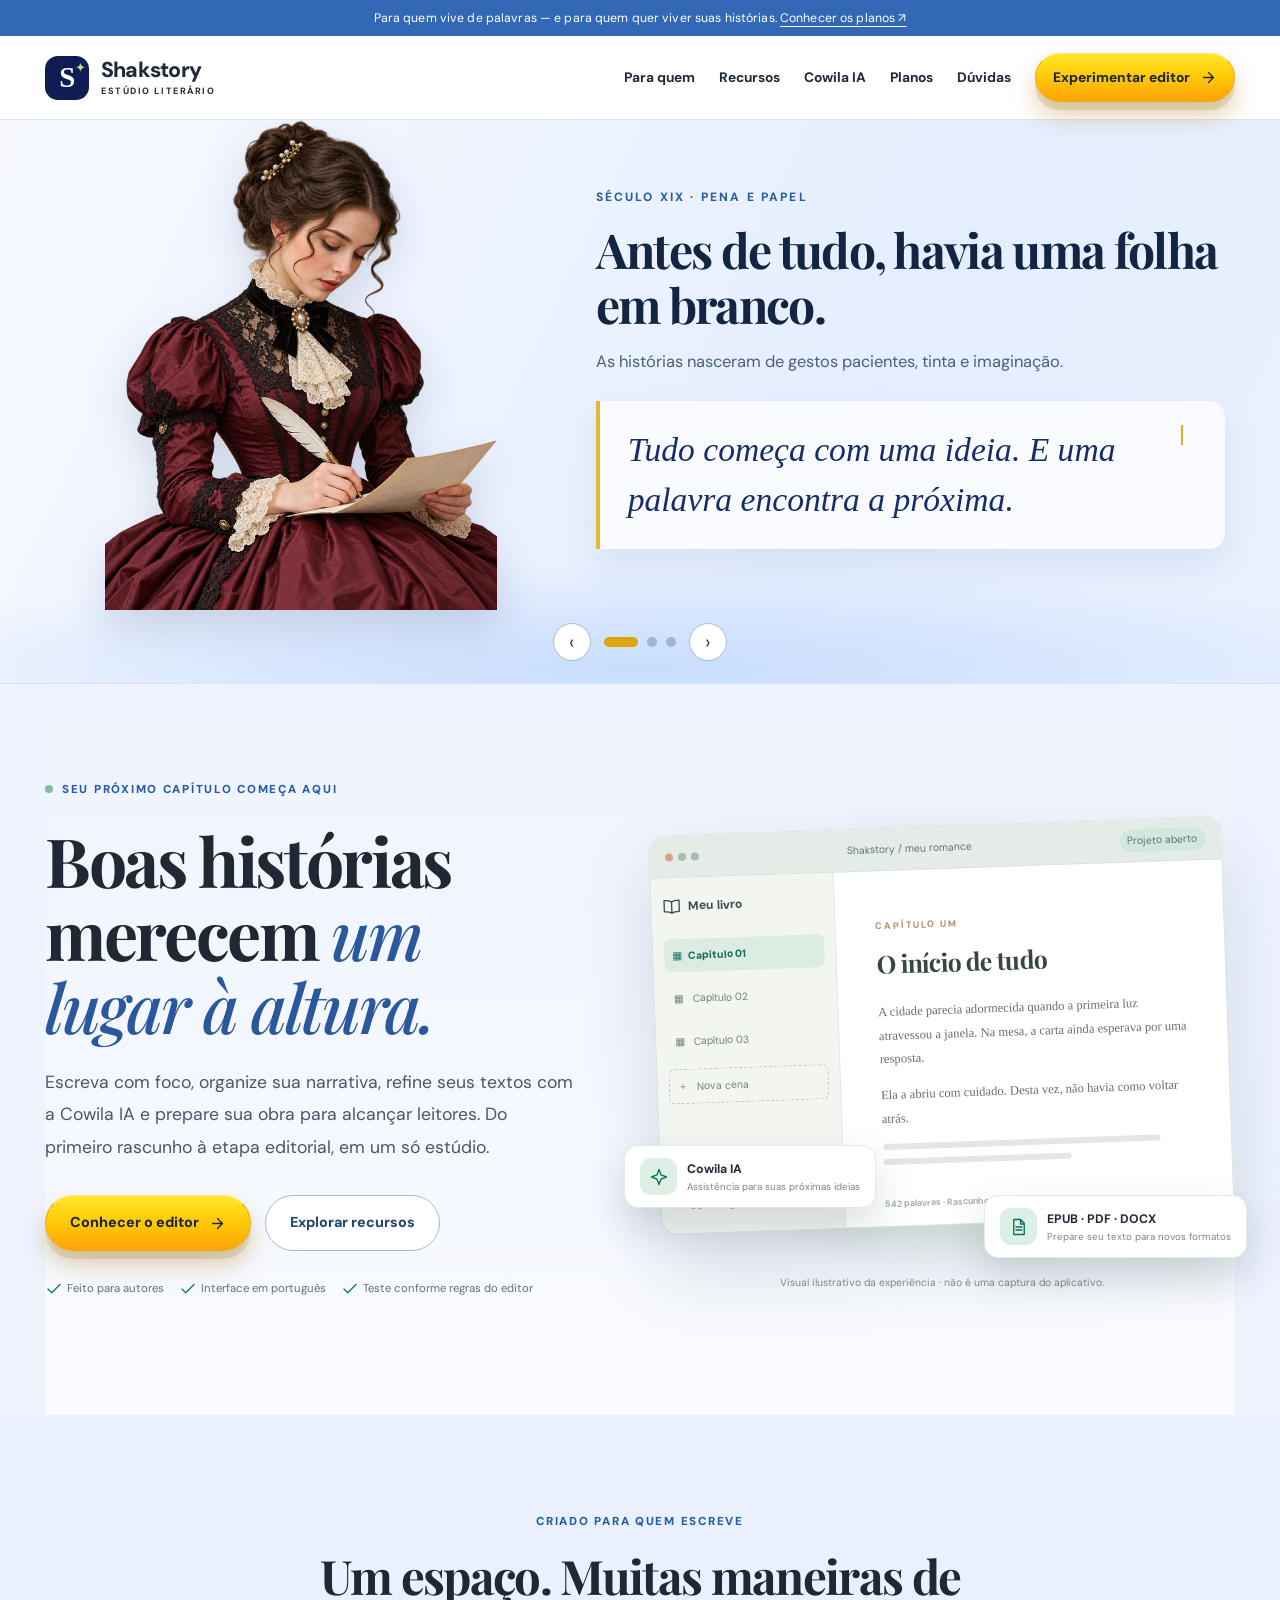
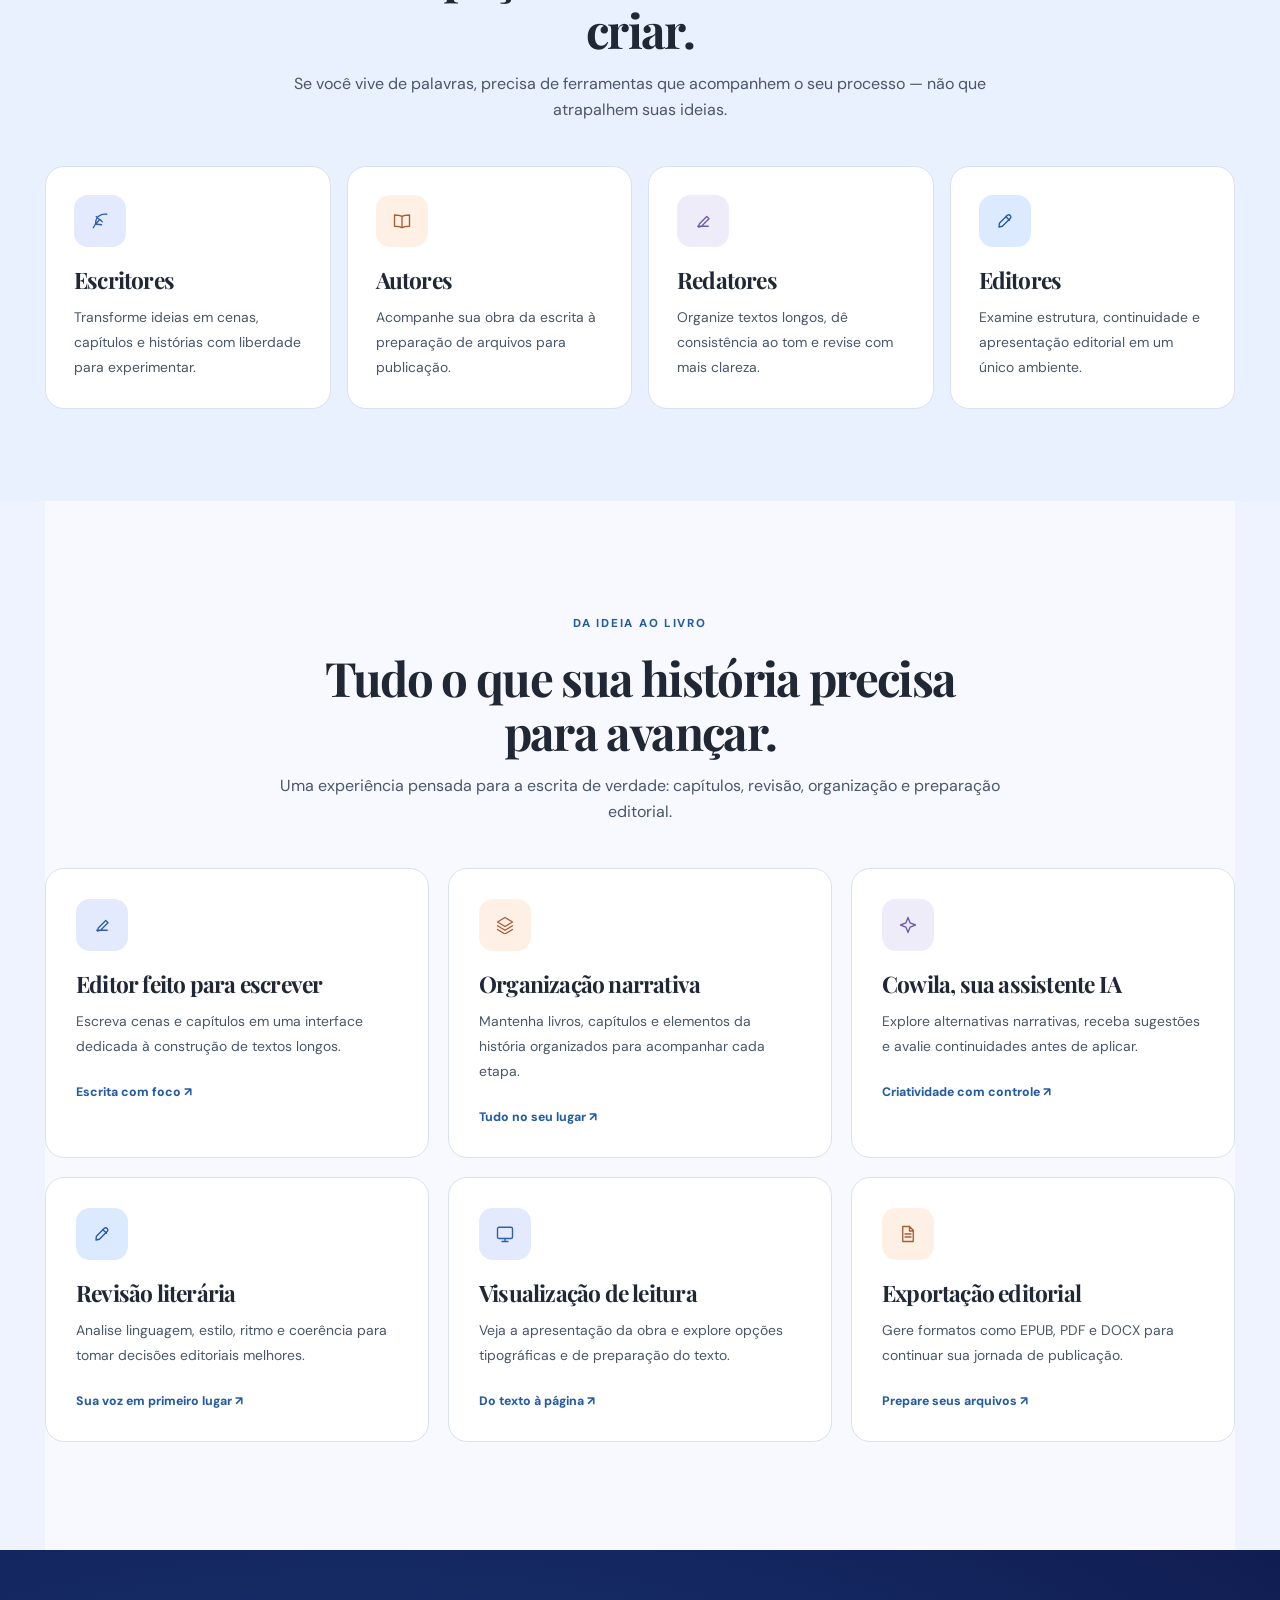
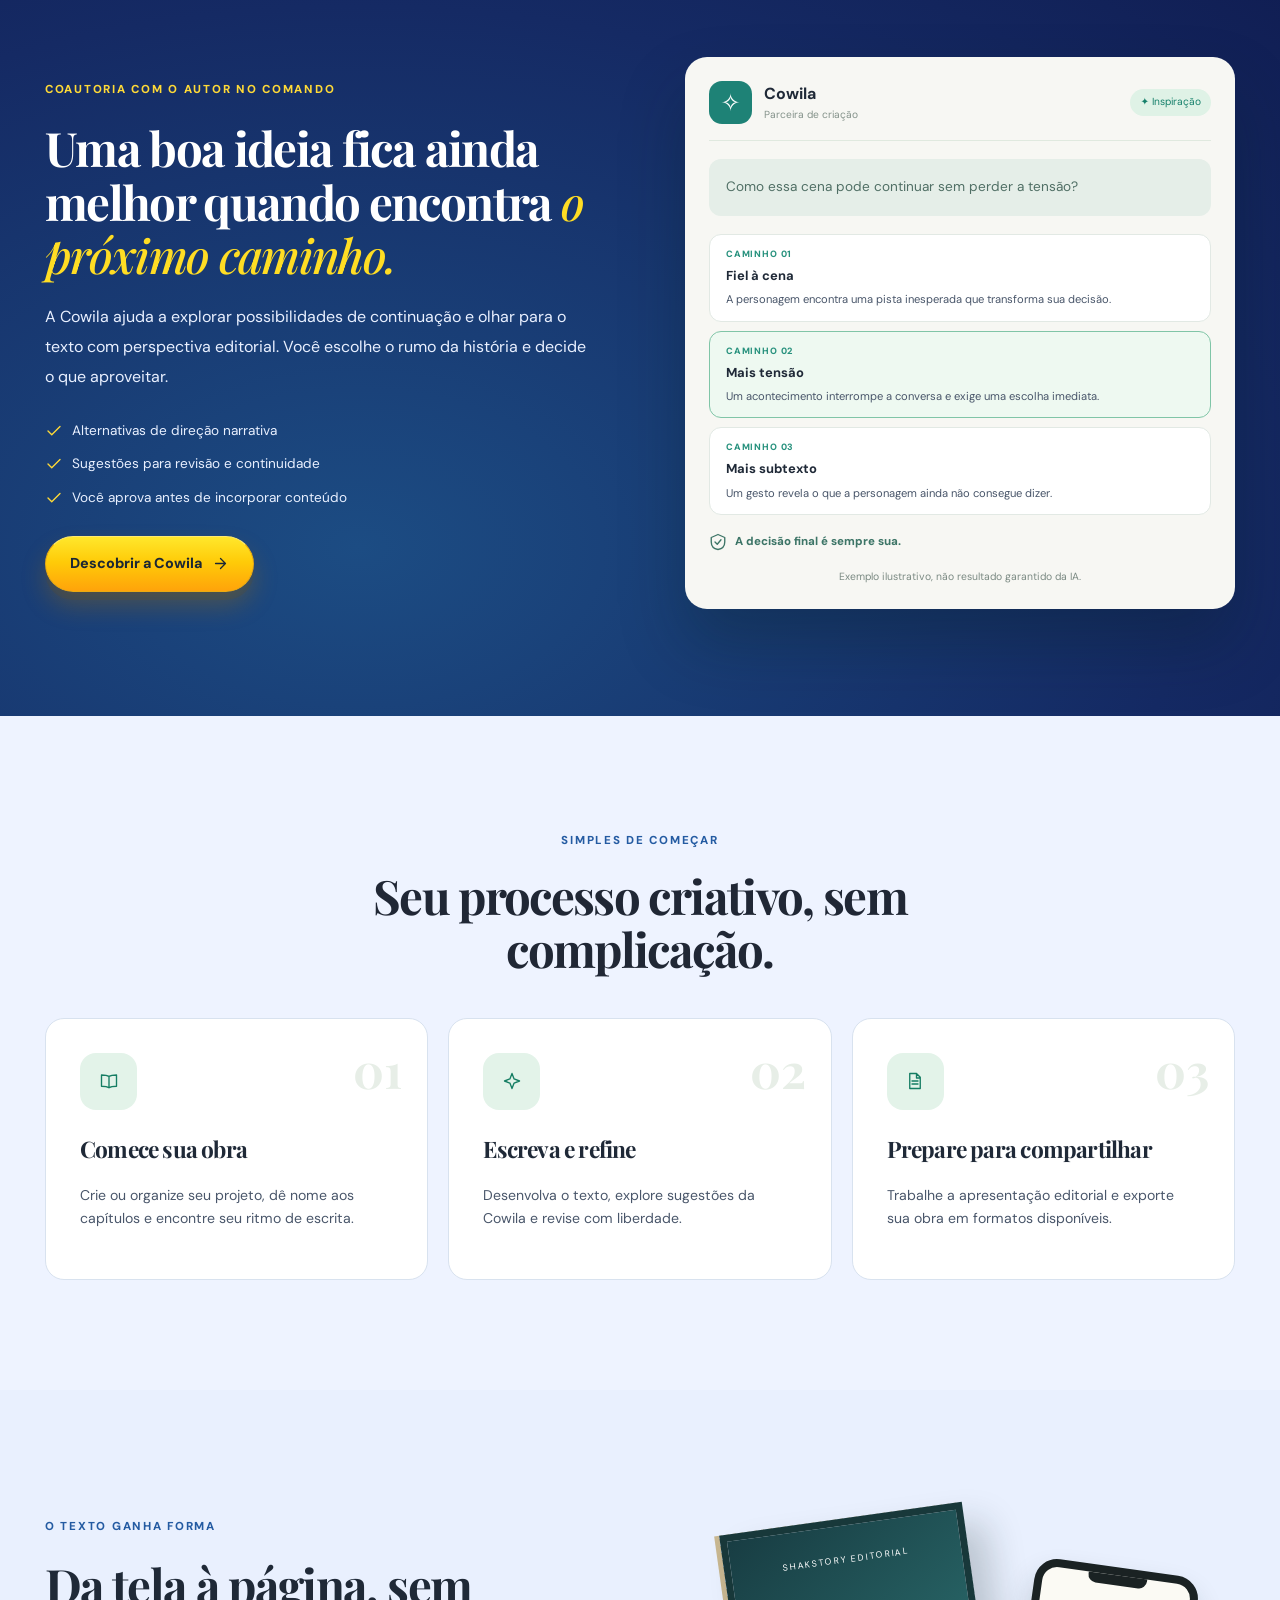
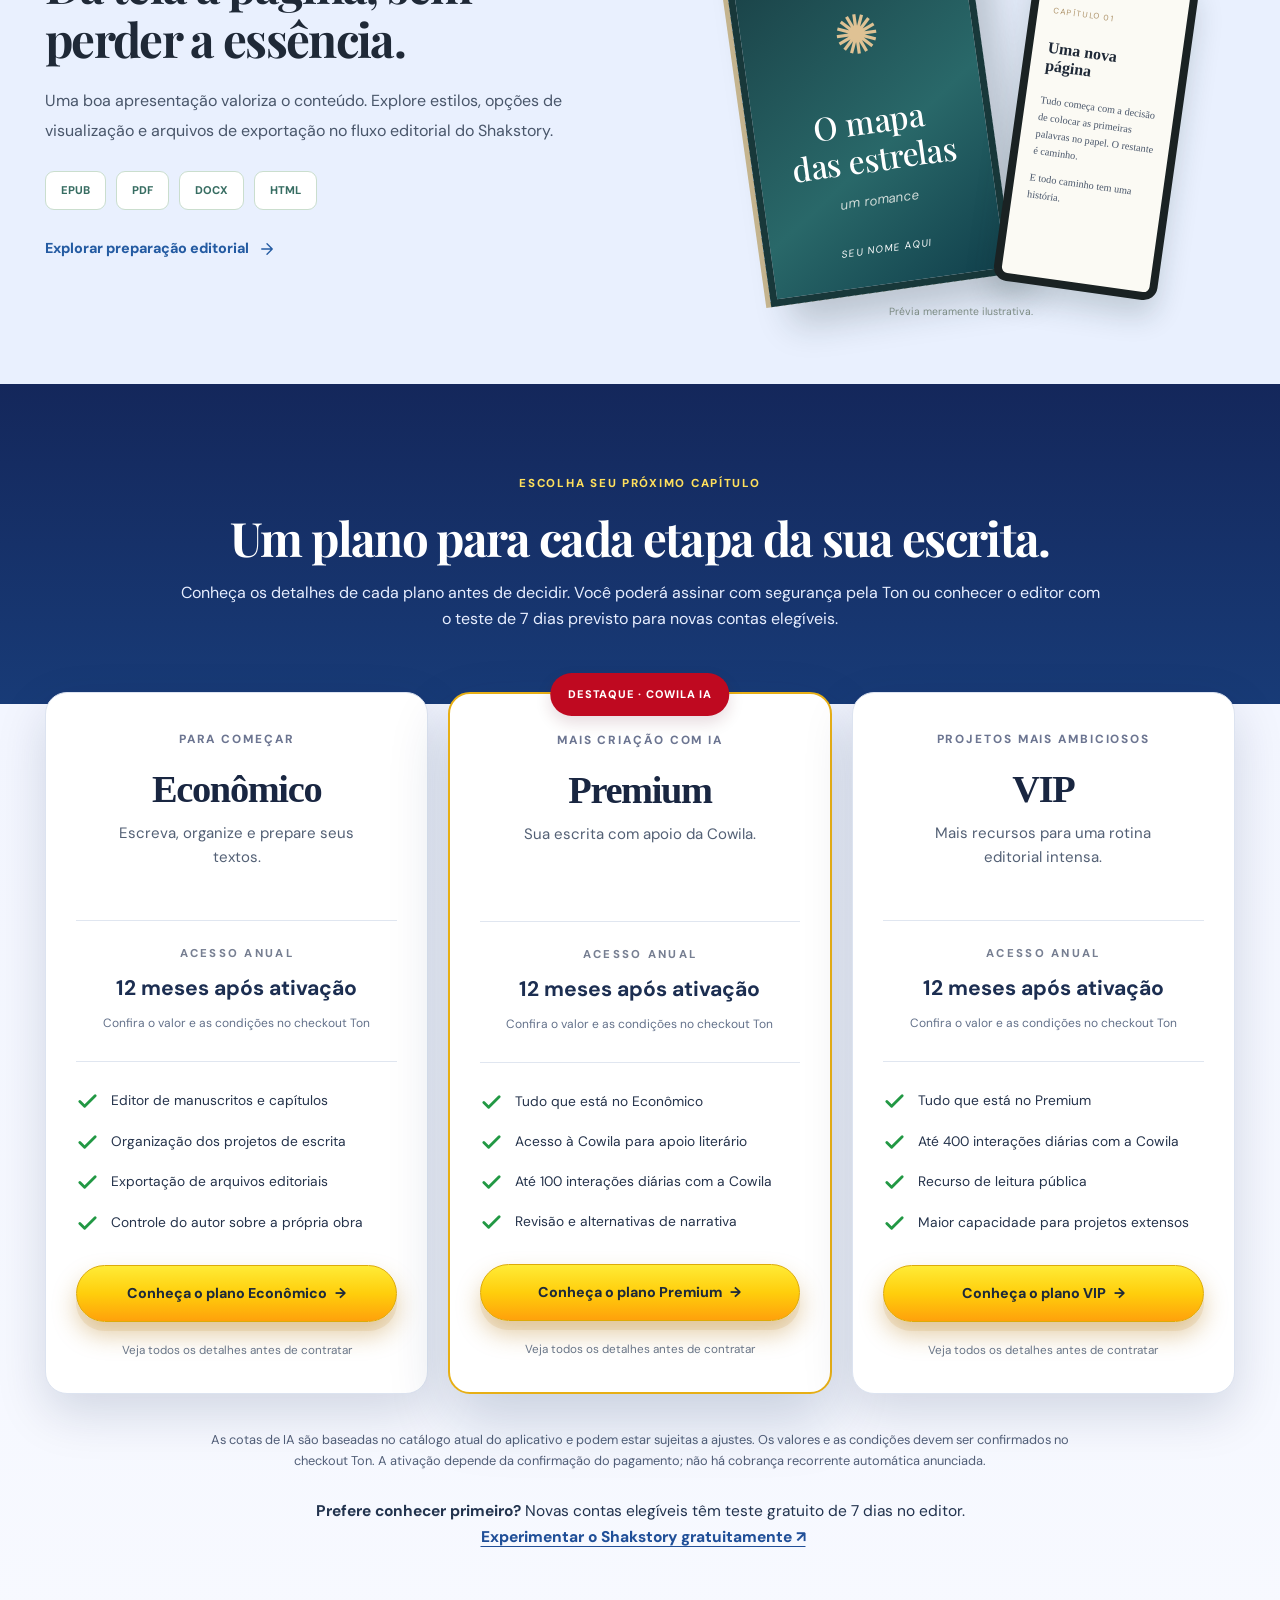
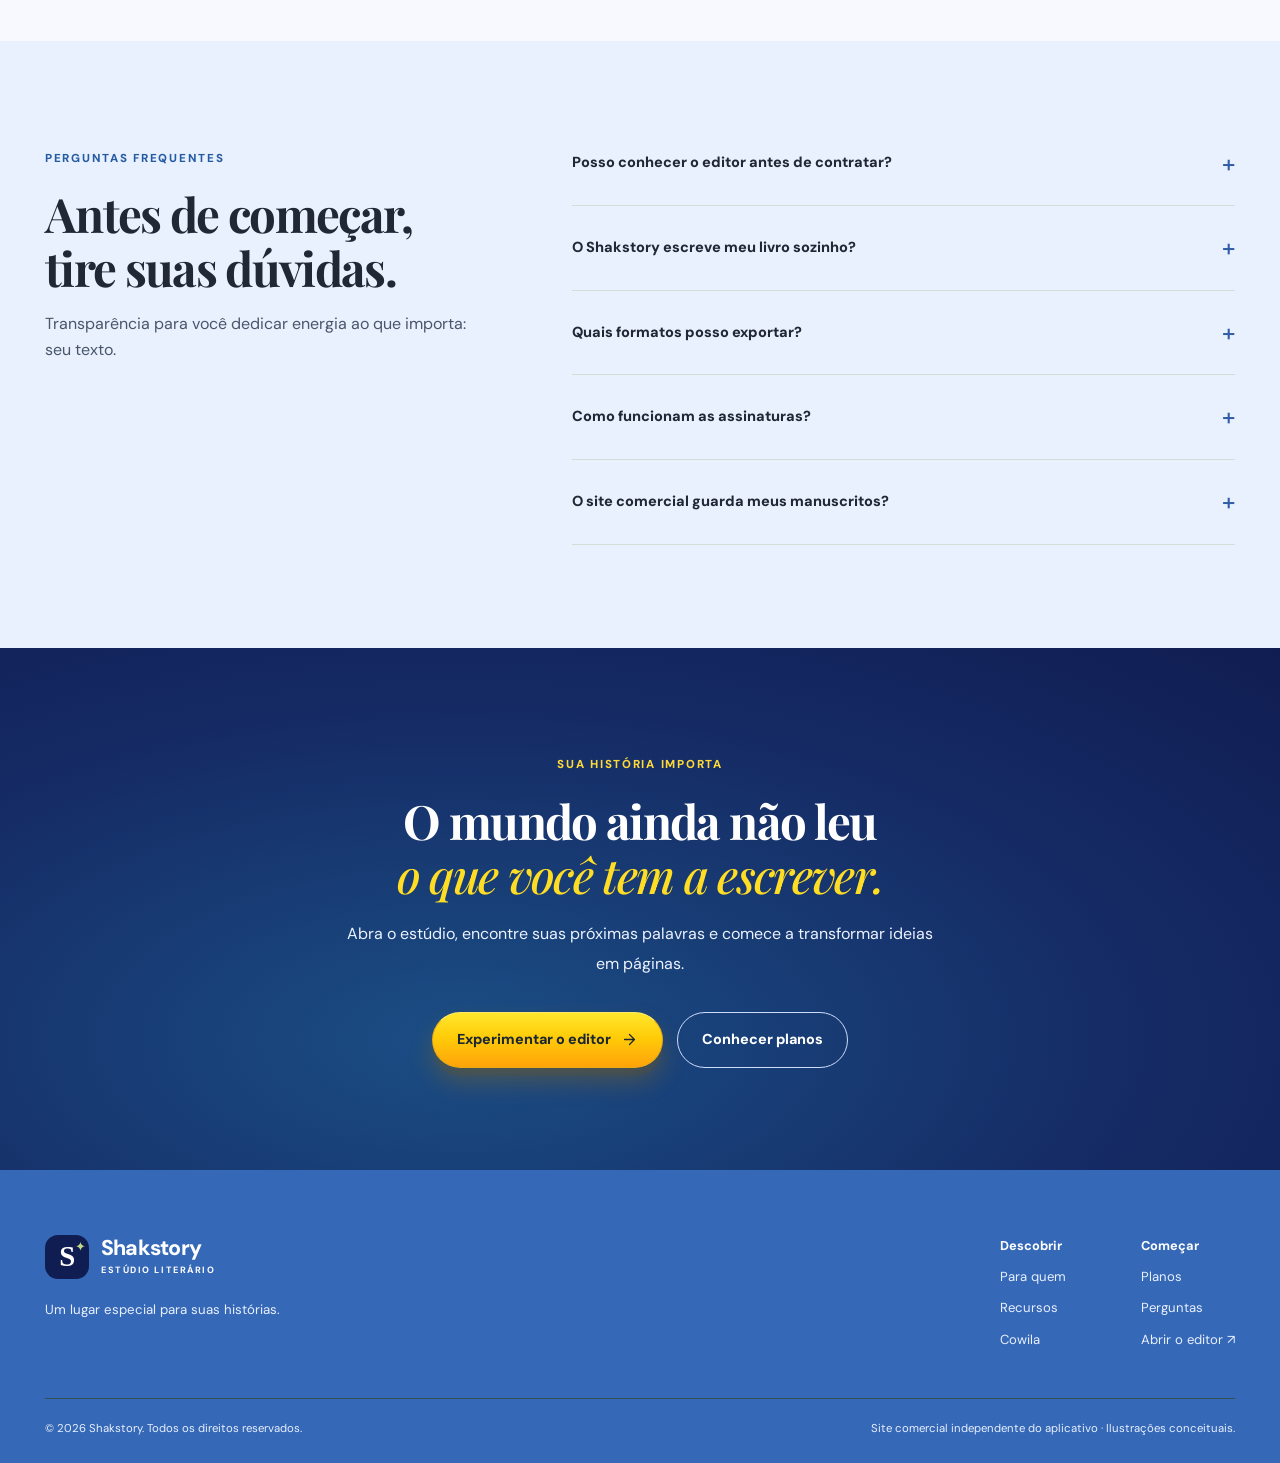
==== commit 2f68ab50: "revert(site): restaurar PNGs originais no banner e abandonar GIFs" ====
--- a/index.html
+++ b/index.html
@@ -6,7 +6,7 @@
 <meta name="description" content="Shakstory: estúdio literário para escritores, autores independentes, redatores e editores. Escreva, organize, revise e prepare seu livro com a Cowila IA. Conheça os planos.">
 <meta property="og:type" content="website"><meta property="og:title" content="Shakstory — Dê forma às histórias que merecem existir"><meta property="og:description" content="Do primeiro parágrafo ao livro preparado: um espaço para escritores, autores, redatores e editores.">
 <title>Shakstory | Escreva, revise e prepare seu livro</title>
-<link rel="icon" href="favicon.svg" type="image/svg+xml"><link rel="stylesheet" href="styles.css?v=pricing-spin-inspired-v1"><script defer src="script.js"></script><link rel="stylesheet" href="evolucao.css?v=5"><script defer src="evolucao.js?v=6"></script>
+<link rel="icon" href="favicon.svg" type="image/svg+xml"><link rel="stylesheet" href="styles.css?v=pricing-spin-inspired-v1"><script defer src="script.js"></script><link rel="stylesheet" href="evolucao.css?v=5"><script defer src="evolucao.js?v=7"></script>
 </head>
 <body>
 <svg class="svg-defs" aria-hidden="true" xmlns="http://www.w3.org/2000/svg"><symbol id="i-feather" viewBox="0 0 24 24"><path d="M21 3c-9-1-15 4-15 13l-3 5m3-5 6-6m-6 6 8 1m-2-7 3 3m-8-7 4 4"/></symbol><symbol id="i-book" viewBox="0 0 24 24"><path d="M12 6c-3-2-6-2-10-2v15c4 0 7 0 10 2 3-2 6-2 10-2V4c-4 0-7 0-10 2zm0 0v15"/></symbol><symbol id="i-layers" viewBox="0 0 24 24"><path d="m12 2 10 6-10 6L2 8l10-6zm-10 11 10 6 10-6M2 18l10 6 10-6"/></symbol><symbol id="i-spark" viewBox="0 0 24 24"><path d="m12 2 2.8 7.2L22 12l-7.2 2.8L12 22l-2.8-7.2L2 12l7.2-2.8L12 2z"/></symbol><symbol id="i-check" viewBox="0 0 24 24"><path d="m4 12 5 5L20 6"/></symbol><symbol id="i-arrow" viewBox="0 0 24 24"><path d="M5 12h14m-7-7 7 7-7 7"/></symbol><symbol id="i-file" viewBox="0 0 24 24"><path d="M5 2h9l5 5v15H5V2zm9 0v6h5M8 12h8M8 16h8"/></symbol><symbol id="i-edit" viewBox="0 0 24 24"><path d="m4 20 4.5-1 11-11a3 3 0 0 0-4-4l-11 11L4 20zM13 6l5 5"/></symbol><symbol id="i-monitor" viewBox="0 0 24 24"><rect x="2" y="3" width="20" height="15" rx="2"/><path d="M8 22h8m-4-4v4"/></symbol><symbol id="i-shield" viewBox="0 0 24 24"><path d="m12 2 9 4v6c0 5-3 9-9 10-6-1-9-5-9-10V6l9-4zm-4 10 3 3 5-6"/></symbol><symbol id="i-pen" viewBox="0 0 24 24"><path d="M5 19h14M7 16l10-10 3 3-10 10-4 1 1-4z"/></symbol></svg>
@@ -22,15 +22,15 @@
 <div class="evolution-inner">
   <div class="evolution-slides">
     <article class="evolution-slide is-current" data-effect="pen" data-text="Tudo começa com uma ideia. E uma palavra encontra a próxima." aria-hidden="false">
-      <div class="evolution-person"><img src="assets/evolucao-pena-final-20261019.gif" data-animated-src="assets/evolucao-pena-final-20261019.gif" data-still-src="assets/evolucao-pena.png" alt="Escritora do século XIX escrevendo uma carta com pena e papel" width="340" height="425" fetchpriority="high"><span class="image-fallback" aria-hidden="true">✒</span></div>
+      <div class="evolution-person"><img src="assets/evolucao-pena.png" alt="Escritora do século XIX escrevendo uma carta com pena e papel" width="340" height="425" fetchpriority="high"><span class="image-fallback" aria-hidden="true">✒</span></div>
       <div class="evolution-content"><span class="evolution-era">Século XIX · Pena e papel</span><h2>Antes de tudo, havia uma folha em branco.</h2><p>As histórias nasceram de gestos pacientes, tinta e imaginação.</p><div class="evolution-writing"><span class="evolution-written">Tudo começa com uma ideia. E uma palavra encontra a próxima.</span><span class="evolution-caret" aria-hidden="true"></span></div></div>
     </article>
     <article class="evolution-slide" data-effect="typewriter" data-text="Cada tecla, uma palavra. Cada página, uma nova história." aria-hidden="true" inert>
-      <div class="evolution-person"><img src="assets/evolucao-maquina-final-20261019.gif" data-animated-src="assets/evolucao-maquina-final-20261019.gif" data-still-src="assets/evolucao-maquina.png" alt="Escritor do século XX digitando em máquina de escrever" width="340" height="425" loading="lazy"><span class="image-fallback" aria-hidden="true">⌨</span></div>
+      <div class="evolution-person"><img src="assets/evolucao-maquina.png" alt="Escritor do século XX digitando em máquina de escrever" width="340" height="425" loading="lazy"><span class="image-fallback" aria-hidden="true">⌨</span></div>
       <div class="evolution-content"><span class="evolution-era">Século XX · Máquina de escrever</span><h2>O ritmo das teclas transformou a escrita.</h2><p>Novas ferramentas deram velocidade às ideias, sem tirar a voz do autor.</p><div class="evolution-writing"><span class="evolution-written">Cada tecla, uma palavra. Cada página, uma nova história.</span><span class="evolution-caret" aria-hidden="true"></span></div></div>
     </article>
     <article class="evolution-slide" data-effect="phone" data-text="A inspiração acompanha você. Sua história pode começar em qualquer lugar." aria-hidden="true" inert>
-      <div class="evolution-person"><img src="assets/evolucao-celular-final-20261019.gif" data-animated-src="assets/evolucao-celular-final-20261019.gif" data-still-src="assets/evolucao-celular.png" alt="Autora contemporânea escrevendo ideias em um smartphone" width="340" height="425" loading="lazy"><span class="image-fallback" aria-hidden="true">▣</span></div>
+      <div class="evolution-person"><img src="assets/evolucao-celular.png" alt="Autora contemporânea escrevendo ideias em um smartphone" width="340" height="425" loading="lazy"><span class="image-fallback" aria-hidden="true">▣</span></div>
       <div class="evolution-content"><span class="evolution-era">Hoje · Escrita no celular</span><h2>Agora, suas histórias vão com você.</h2><p>Da carta ao smartphone, a escrita evoluiu. A criatividade continua sua.</p><div class="evolution-writing"><span class="evolution-written">A inspiração acompanha você. Sua história pode começar em qualquer lugar.</span><span class="evolution-caret" aria-hidden="true"></span></div></div>
     </article>
   </div>
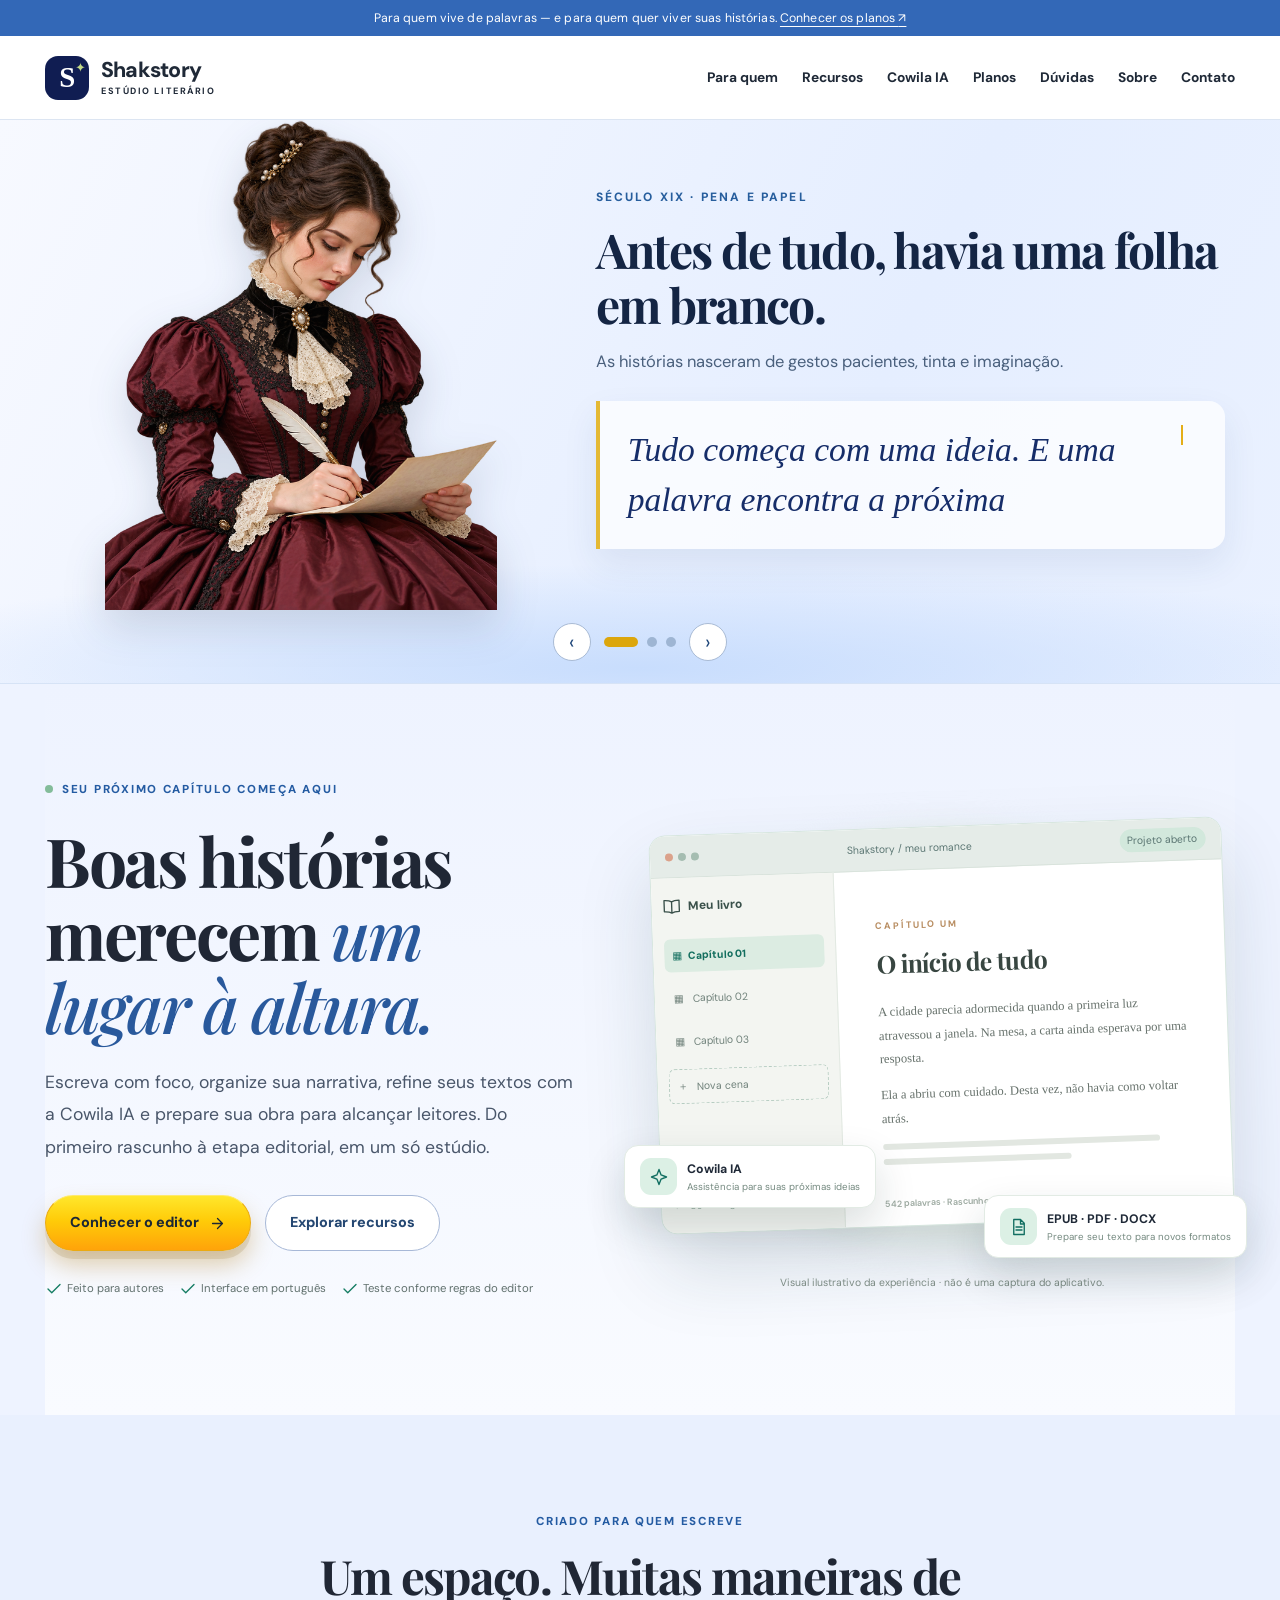
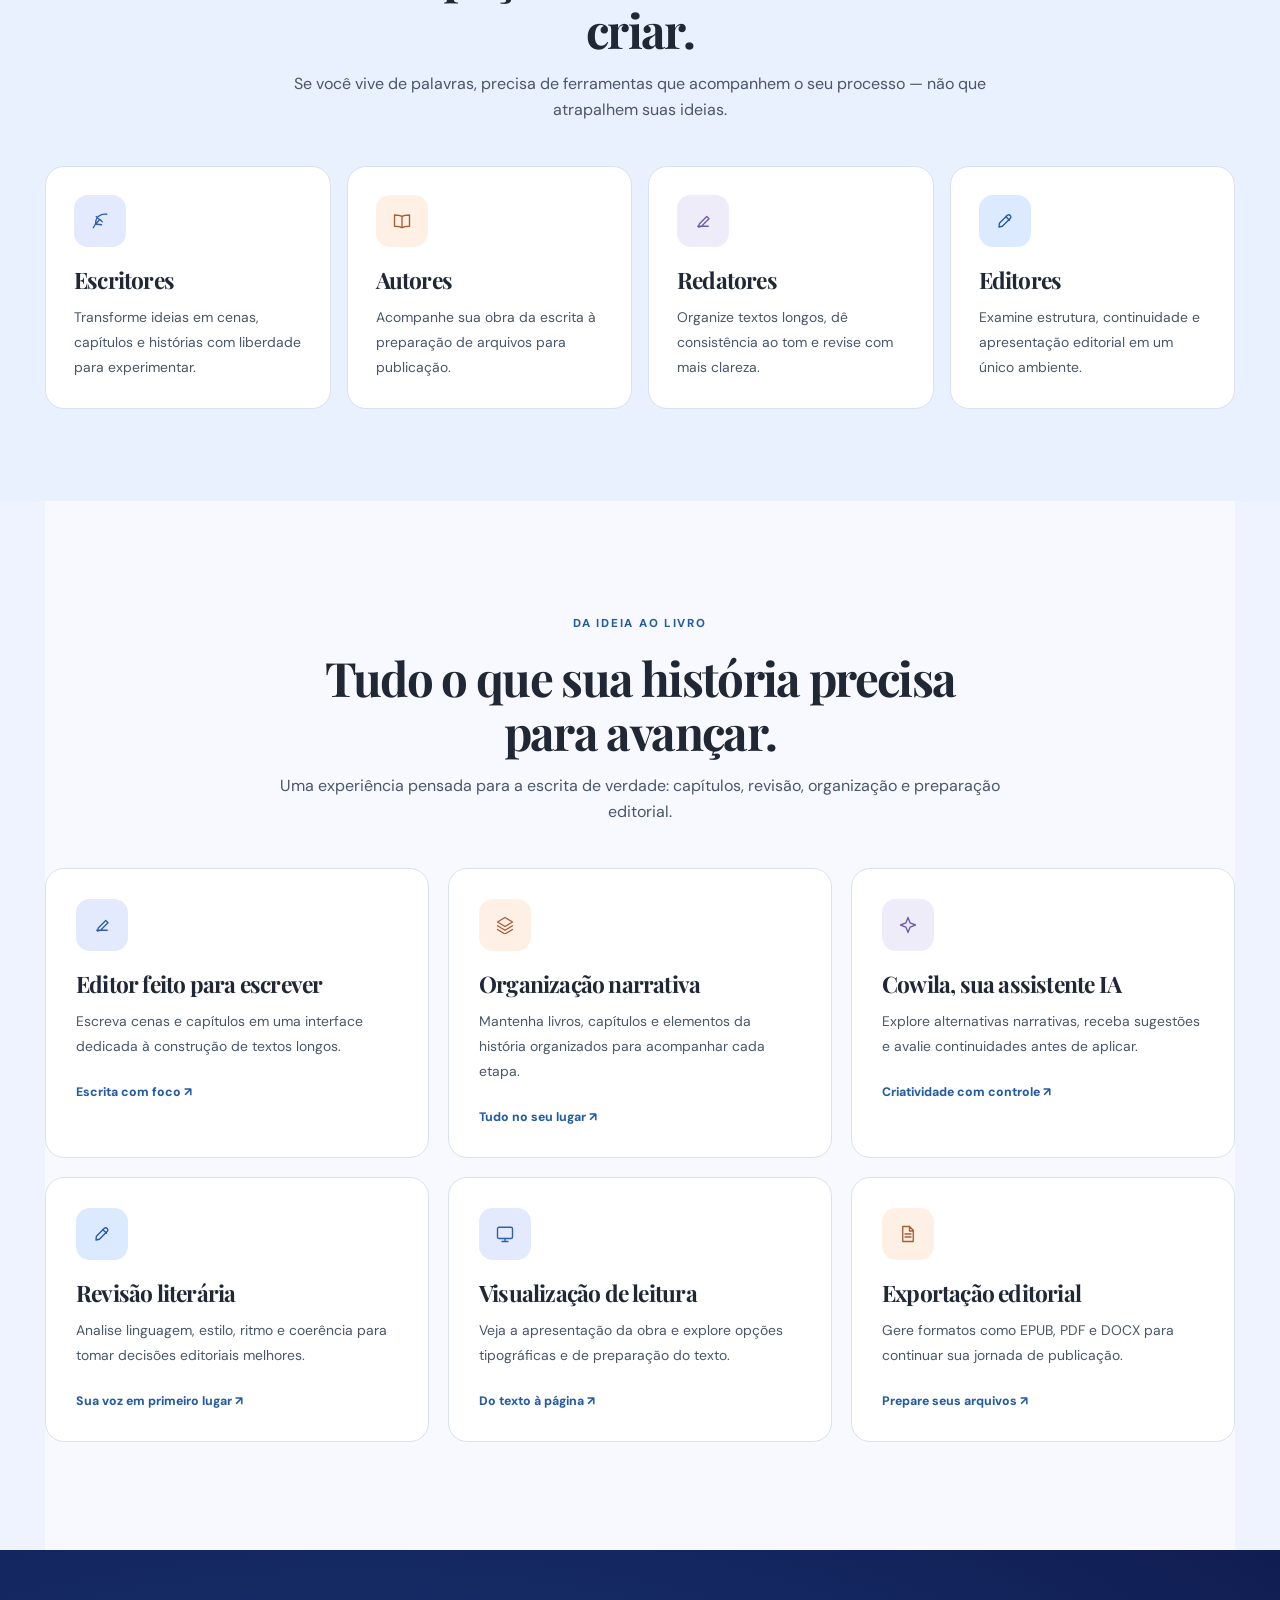
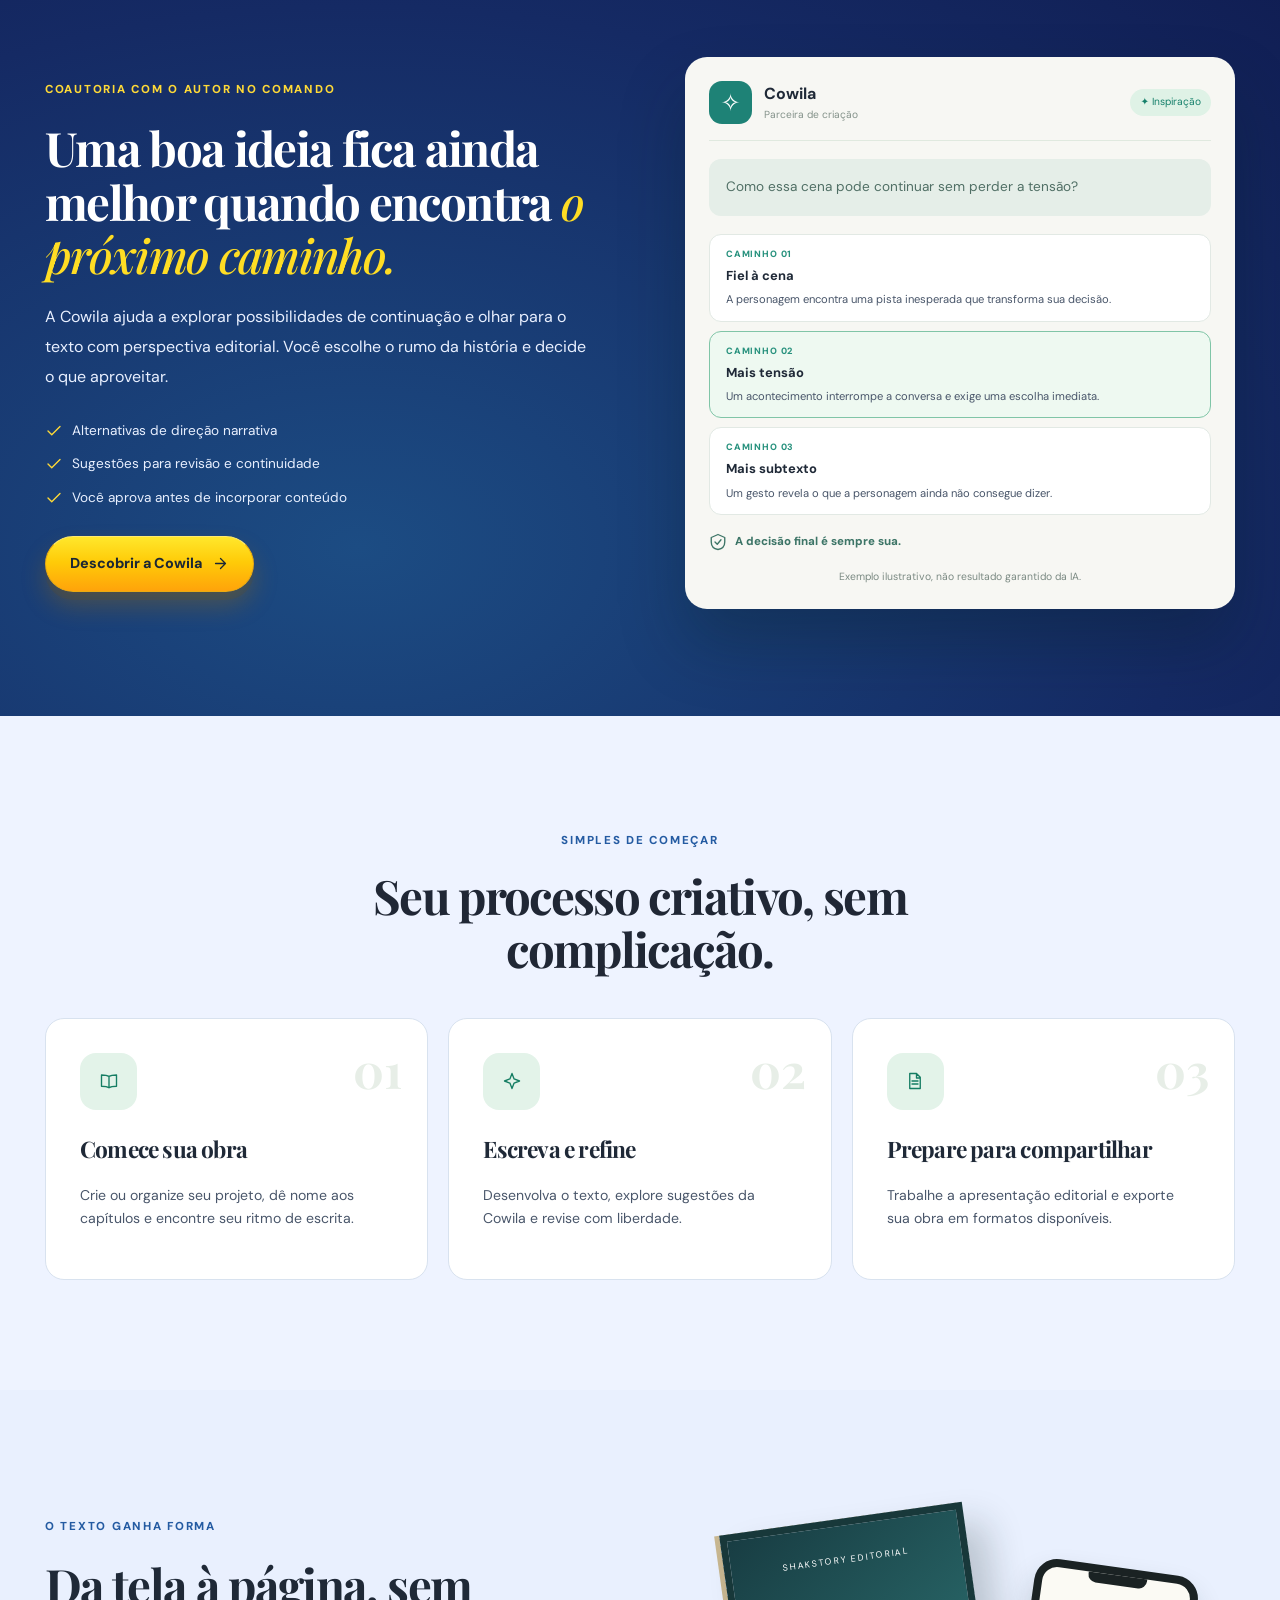
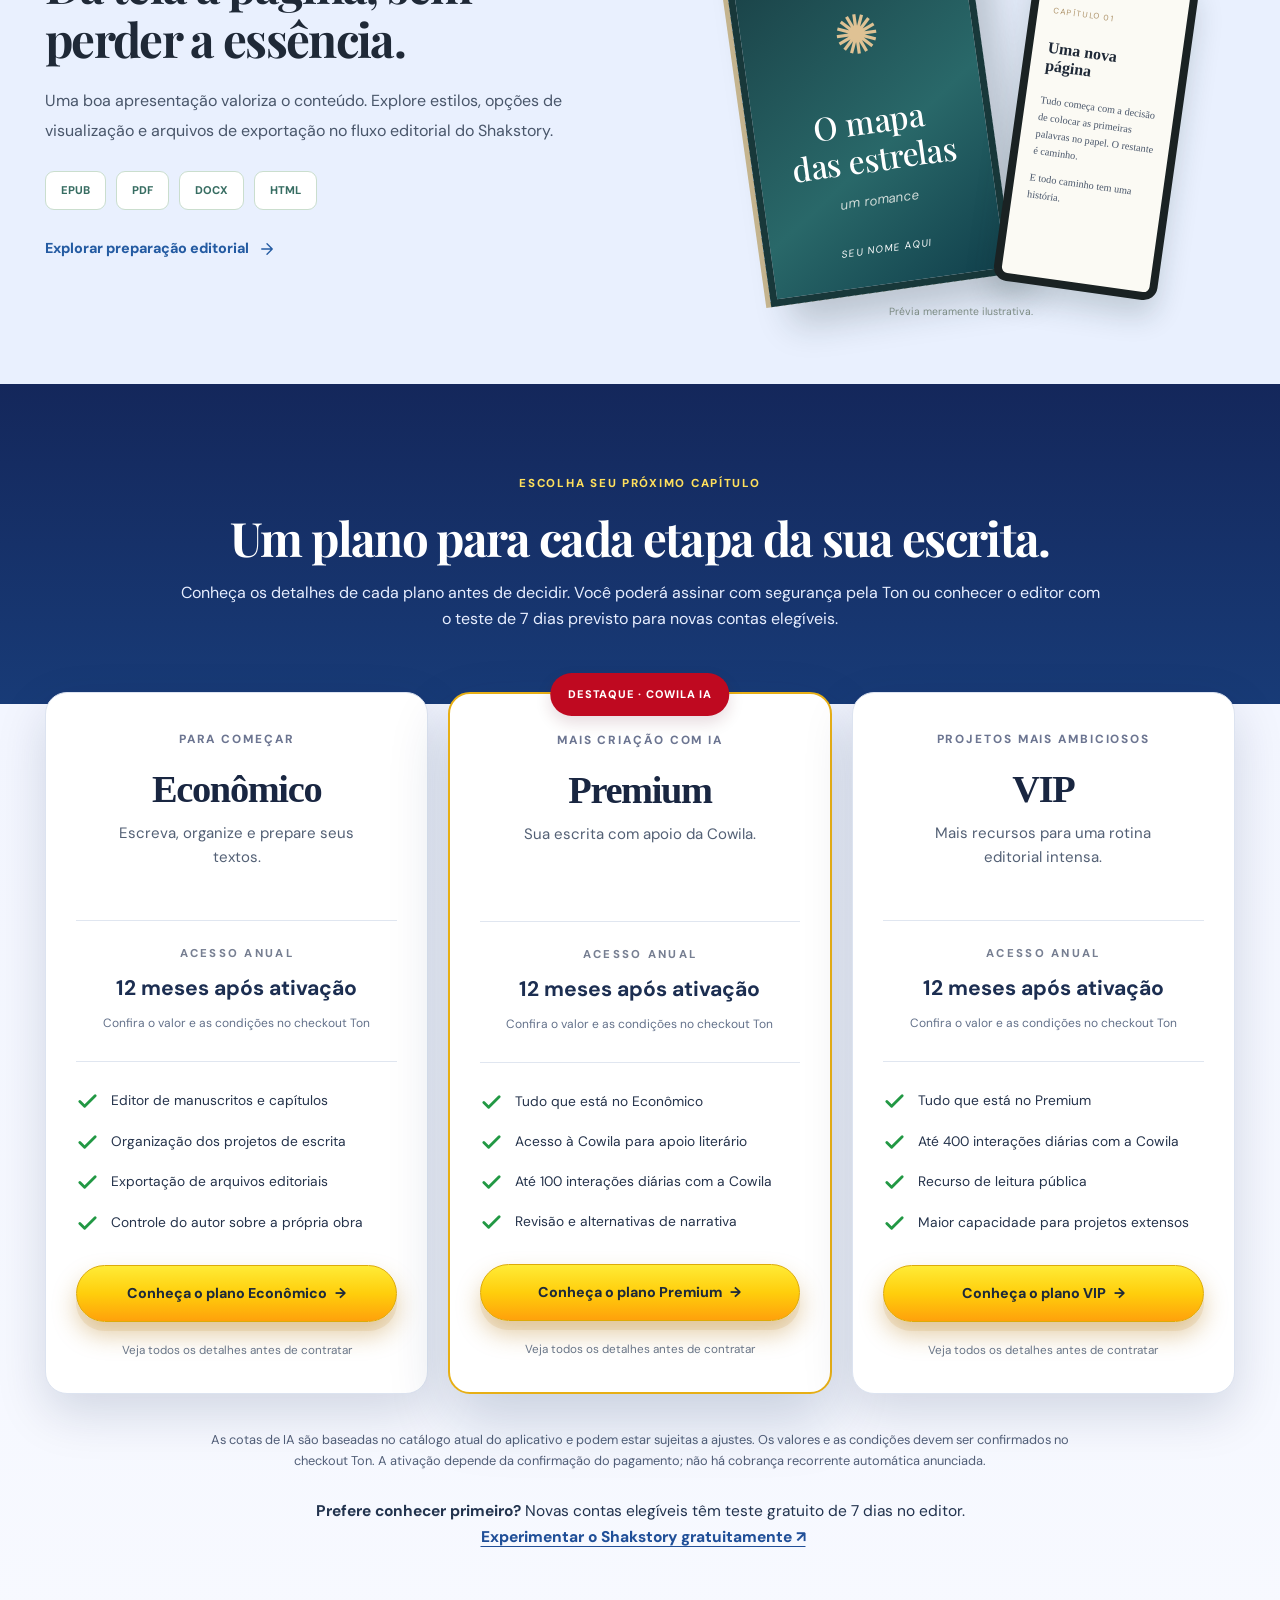
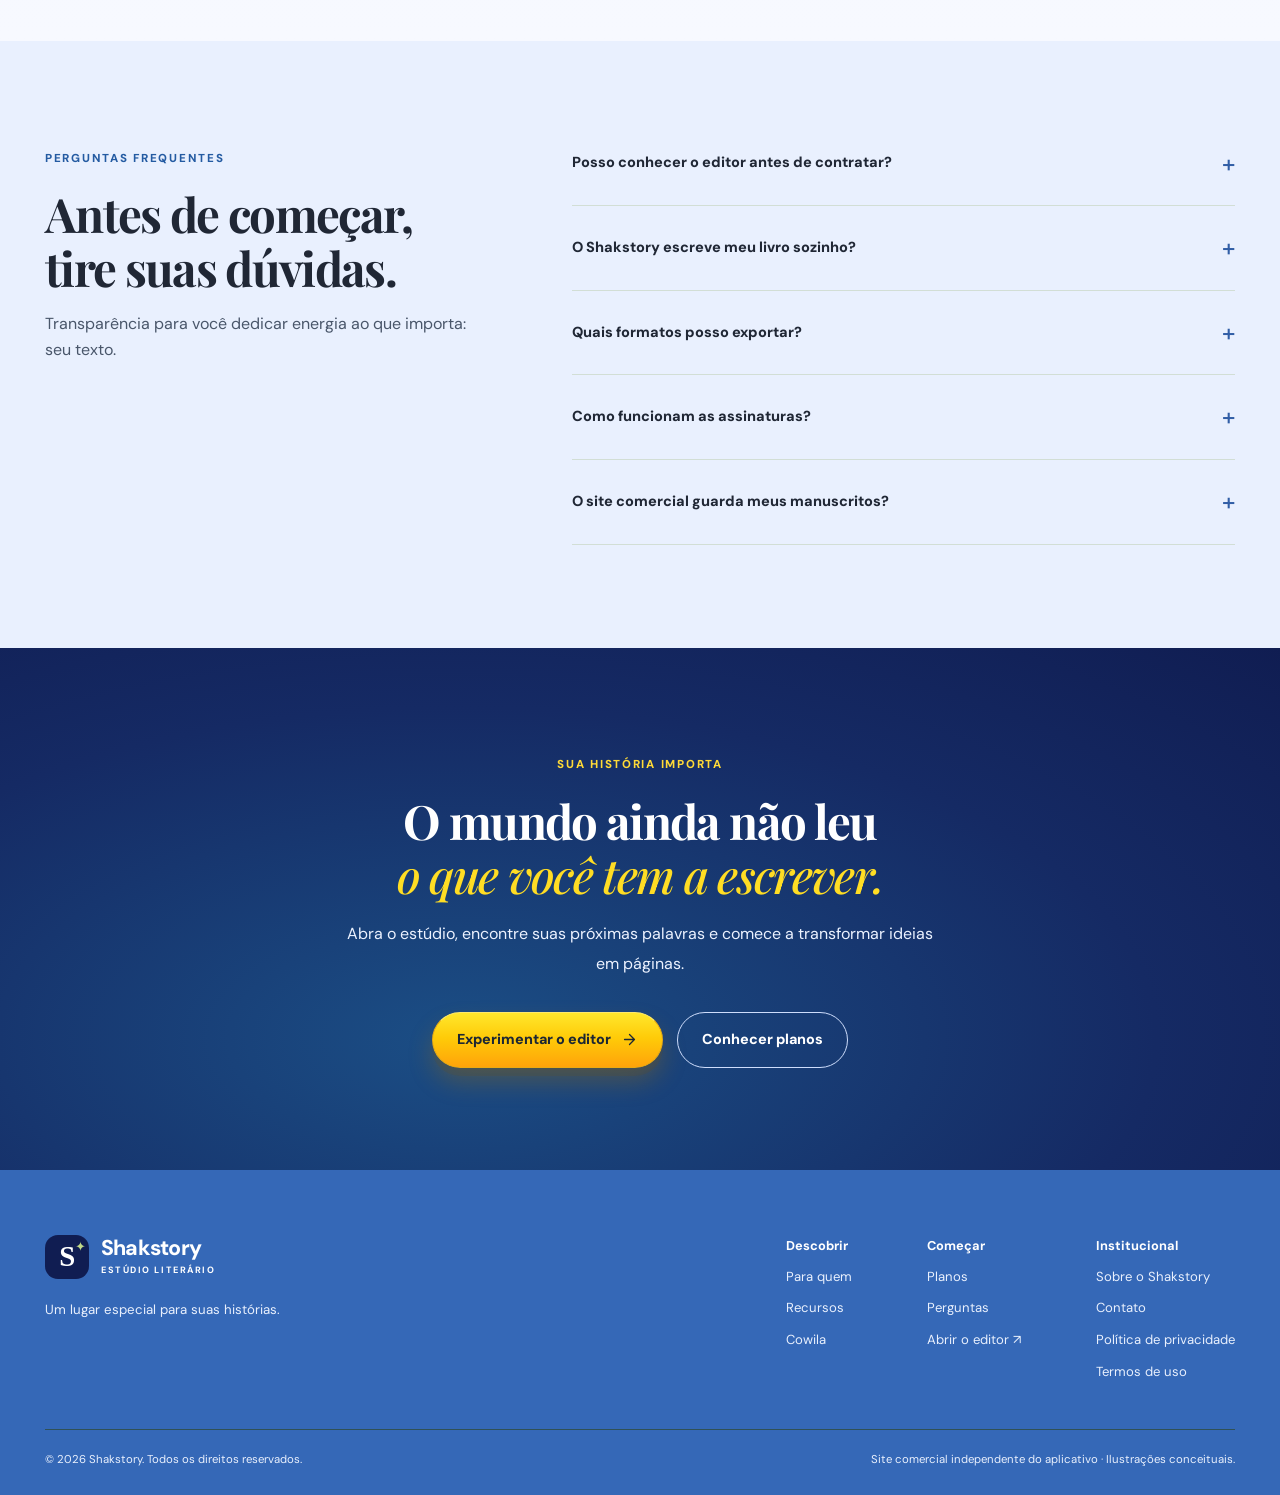
==== commit 8d12c365: "feat(site): remover CTA excessivo do menu e adicionar links institucionais" ====
--- a/index.html
+++ b/index.html
@@ -15,7 +15,7 @@
 <header class="site-header" id="inicio"><div class="container nav-inner">
 <a class="brand" href="#inicio"><span class="brand-mark">S<span>✦</span></span><span>Shakstory<small>ESTÚDIO LITERÁRIO</small></span></a>
 <button type="button" class="menu-toggle" aria-expanded="false" aria-controls="main-nav" aria-label="Abrir menu"><span></span><span></span><span></span></button>
-<nav id="main-nav" class="main-nav" aria-label="Menu principal"><a href="#para-quem">Para quem</a><a href="#recursos">Recursos</a><a href="#cowila">Cowila IA</a><a href="#planos">Planos</a><a href="#duvidas">Dúvidas</a><a href="https://shaksperio.github.io/Shakstory2/" class="nav-cta" target="_blank" rel="noopener noreferrer">Experimentar editor <svg class="icon" xmlns="http://www.w3.org/2000/svg" viewBox="0 0 24 24" width="18" height="18" fill="none" stroke="currentColor" stroke-width="1.8" aria-hidden="true"><use href="#i-arrow"/></svg></a></nav>
+<nav id="main-nav" class="main-nav" aria-label="Menu principal"><a href="#para-quem">Para quem</a><a href="#recursos">Recursos</a><a href="#cowila">Cowila IA</a><a href="#planos">Planos</a><a href="#duvidas">Dúvidas</a><a href="sobre.html">Sobre</a><a href="contato.html">Contato</a></nav>
 </div></header>
 <main id="conteudo">
 <section class="writing-evolution" aria-label="A evolução da escrita" data-writing-evolution>
@@ -73,5 +73,5 @@
 </div></div></section>
 <section class="final-cta"><div class="container"><span class="eyebrow light">SUA HISTÓRIA IMPORTA</span><h2>O mundo ainda não leu<br><em>o que você tem a escrever.</em></h2><p>Abra o estúdio, encontre suas próximas palavras e comece a transformar ideias em páginas.</p><div class="actions center"><a class="btn btn-white" href="https://shaksperio.github.io/Shakstory2/" target="_blank" rel="noopener noreferrer">Experimentar o editor <svg class="icon" xmlns="http://www.w3.org/2000/svg" viewBox="0 0 24 24" width="18" height="18" fill="none" stroke="currentColor" stroke-width="1.8" aria-hidden="true"><use href="#i-arrow"/></svg></a><a class="btn btn-dark-outline" href="#planos">Conhecer planos</a></div></div></section>
 </main>
-<footer class="site-footer"><div class="container footer-main"><div><a class="brand footer-brand" href="#inicio"><span class="brand-mark">S<span>✦</span></span><span>Shakstory<small>ESTÚDIO LITERÁRIO</small></span></a><p>Um lugar especial para suas histórias.</p></div><div class="footer-links"><div><strong>Descobrir</strong><a href="#para-quem">Para quem</a><a href="#recursos">Recursos</a><a href="#cowila">Cowila</a></div><div><strong>Começar</strong><a href="#planos">Planos</a><a href="#duvidas">Perguntas</a><a href="https://shaksperio.github.io/Shakstory2/" target="_blank" rel="noopener noreferrer">Abrir o editor ↗</a></div></div></div><div class="container footer-bottom"><span>© <span id="year">2026</span> Shakstory. Todos os direitos reservados.</span><span>Site comercial independente do aplicativo · Ilustrações conceituais.</span></div></footer>
+<footer class="site-footer"><div class="container footer-main"><div><a class="brand footer-brand" href="#inicio"><span class="brand-mark">S<span>✦</span></span><span>Shakstory<small>ESTÚDIO LITERÁRIO</small></span></a><p>Um lugar especial para suas histórias.</p></div><div class="footer-links"><div><strong>Descobrir</strong><a href="#para-quem">Para quem</a><a href="#recursos">Recursos</a><a href="#cowila">Cowila</a></div><div><strong>Começar</strong><a href="#planos">Planos</a><a href="#duvidas">Perguntas</a><a href="https://shaksperio.github.io/Shakstory2/" target="_blank" rel="noopener noreferrer">Abrir o editor ↗</a></div><div><strong>Institucional</strong><a href="sobre.html">Sobre o Shakstory</a><a href="contato.html">Contato</a><a href="politica-de-privacidade.html">Política de privacidade</a><a href="termos-de-uso.html">Termos de uso</a></div></div></div><div class="container footer-bottom"><span>© <span id="year">2026</span> Shakstory. Todos os direitos reservados.</span><span>Site comercial independente do aplicativo · Ilustrações conceituais.</span></div></footer>
 </body></html>
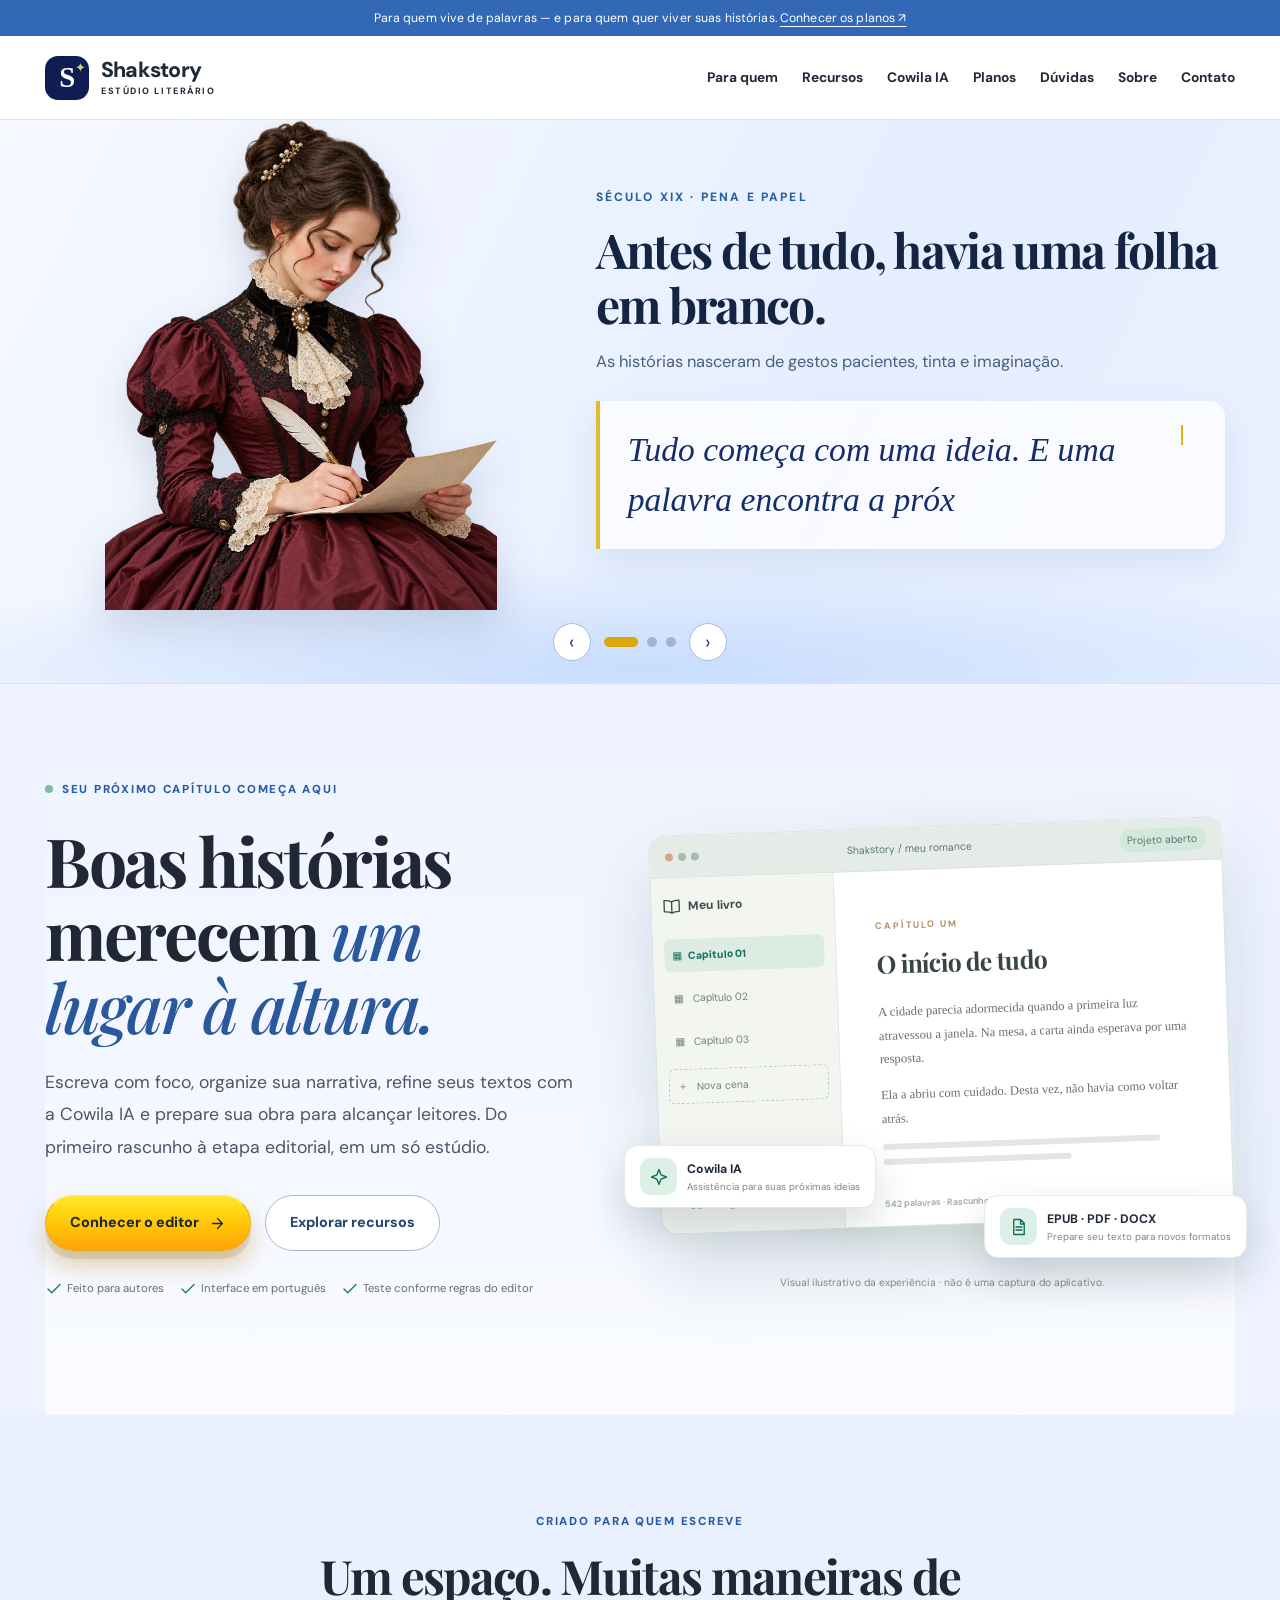
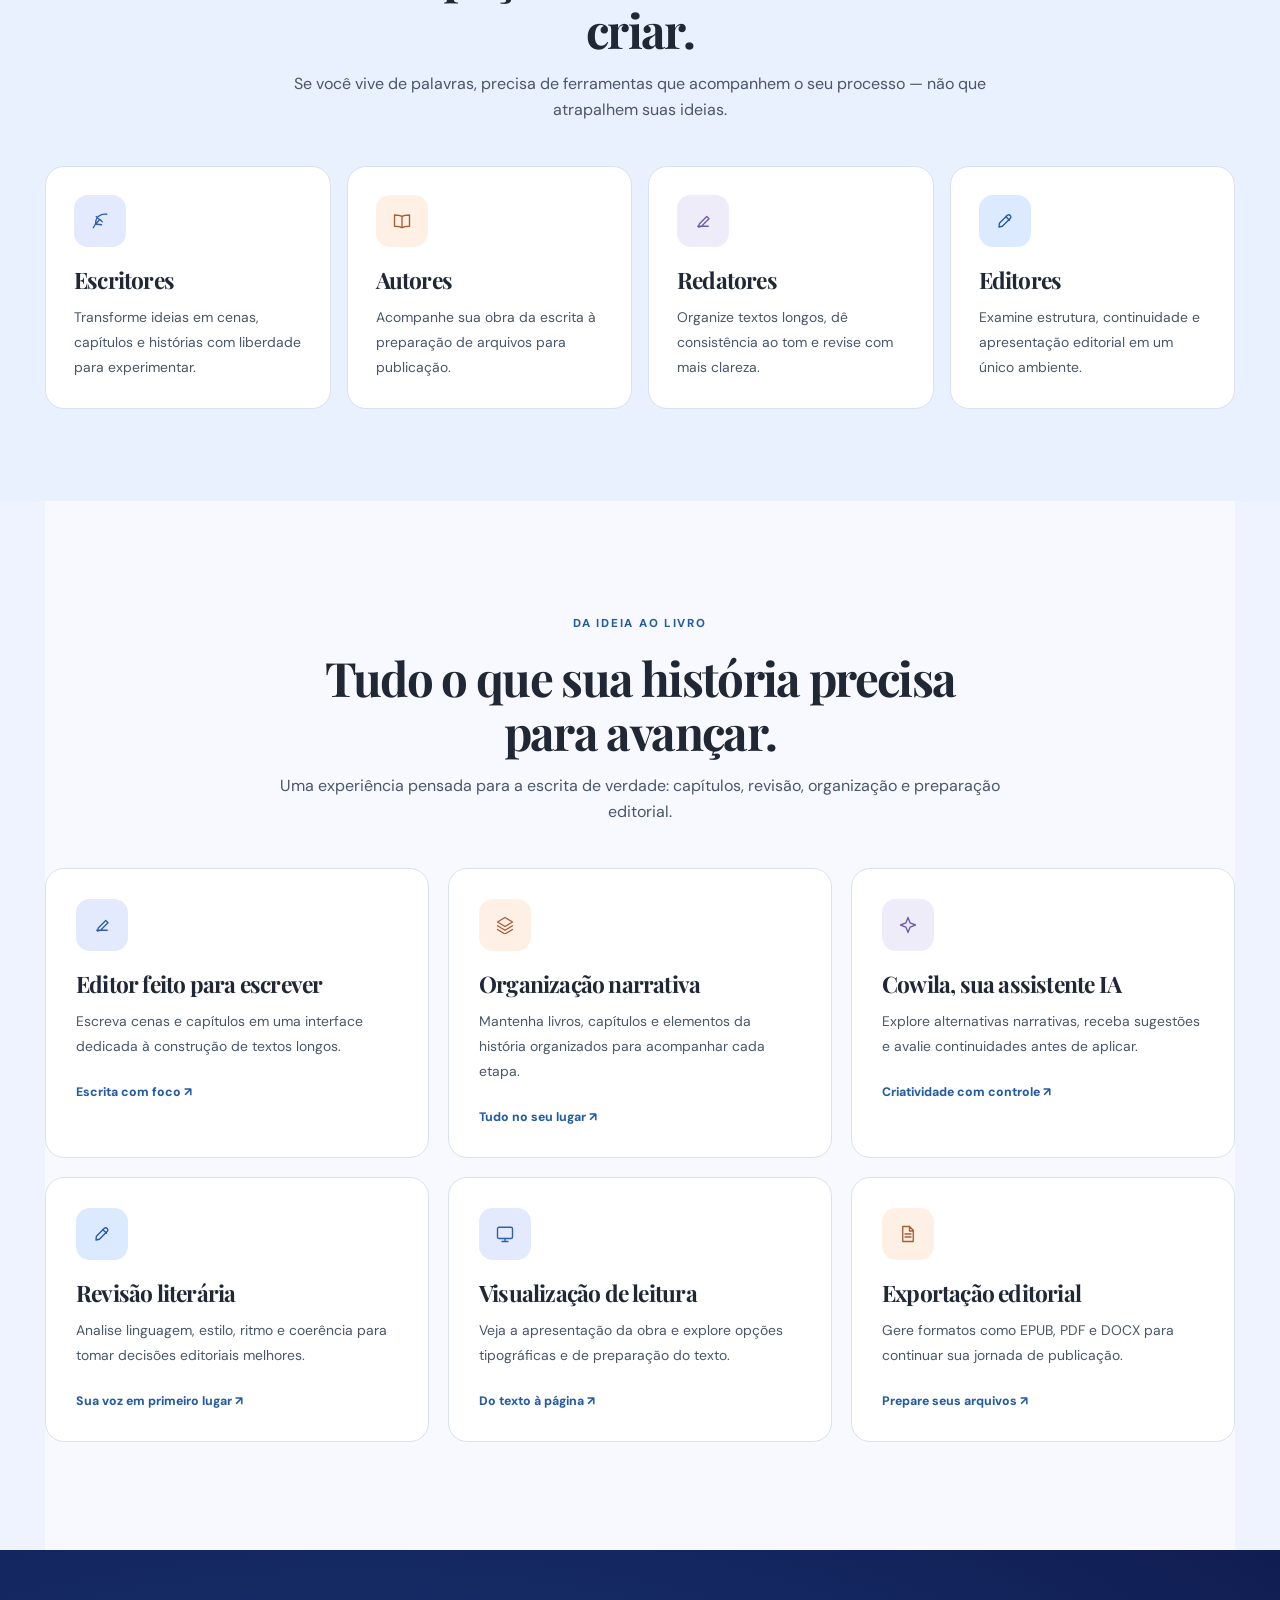
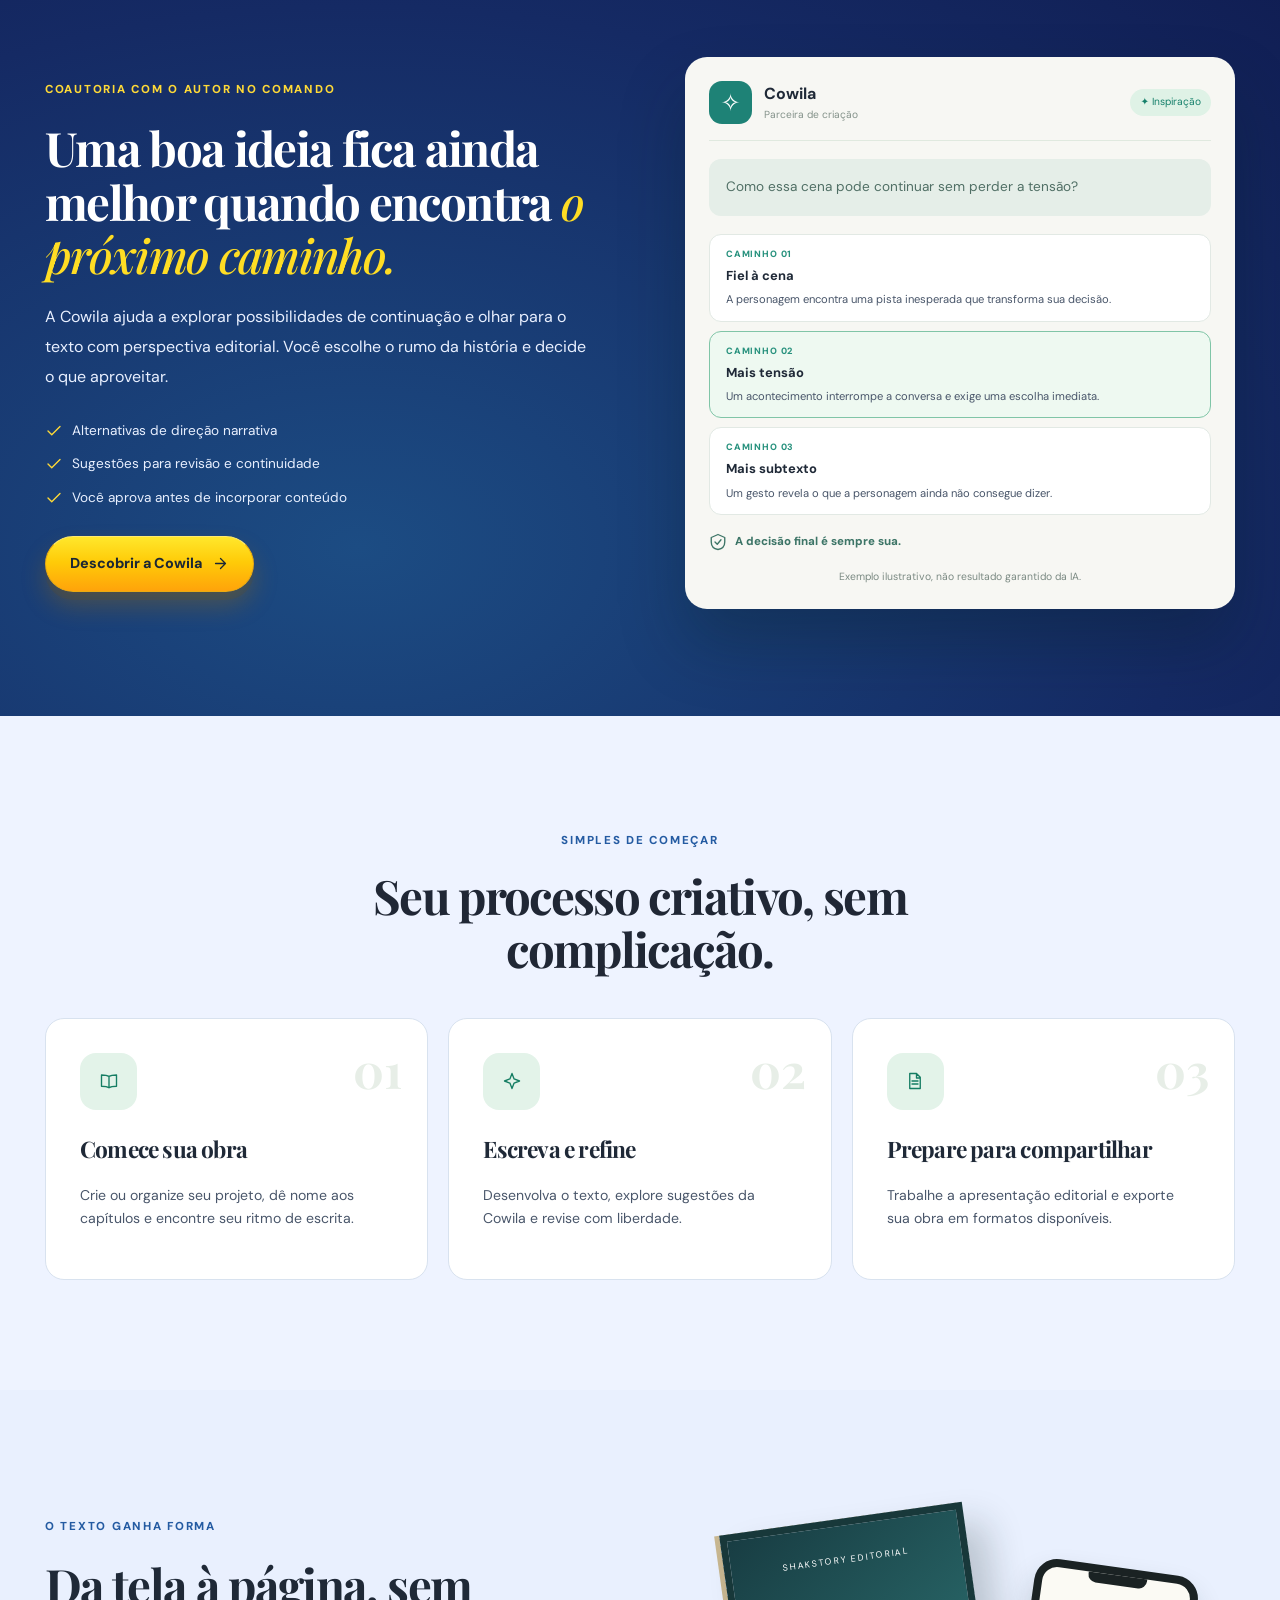
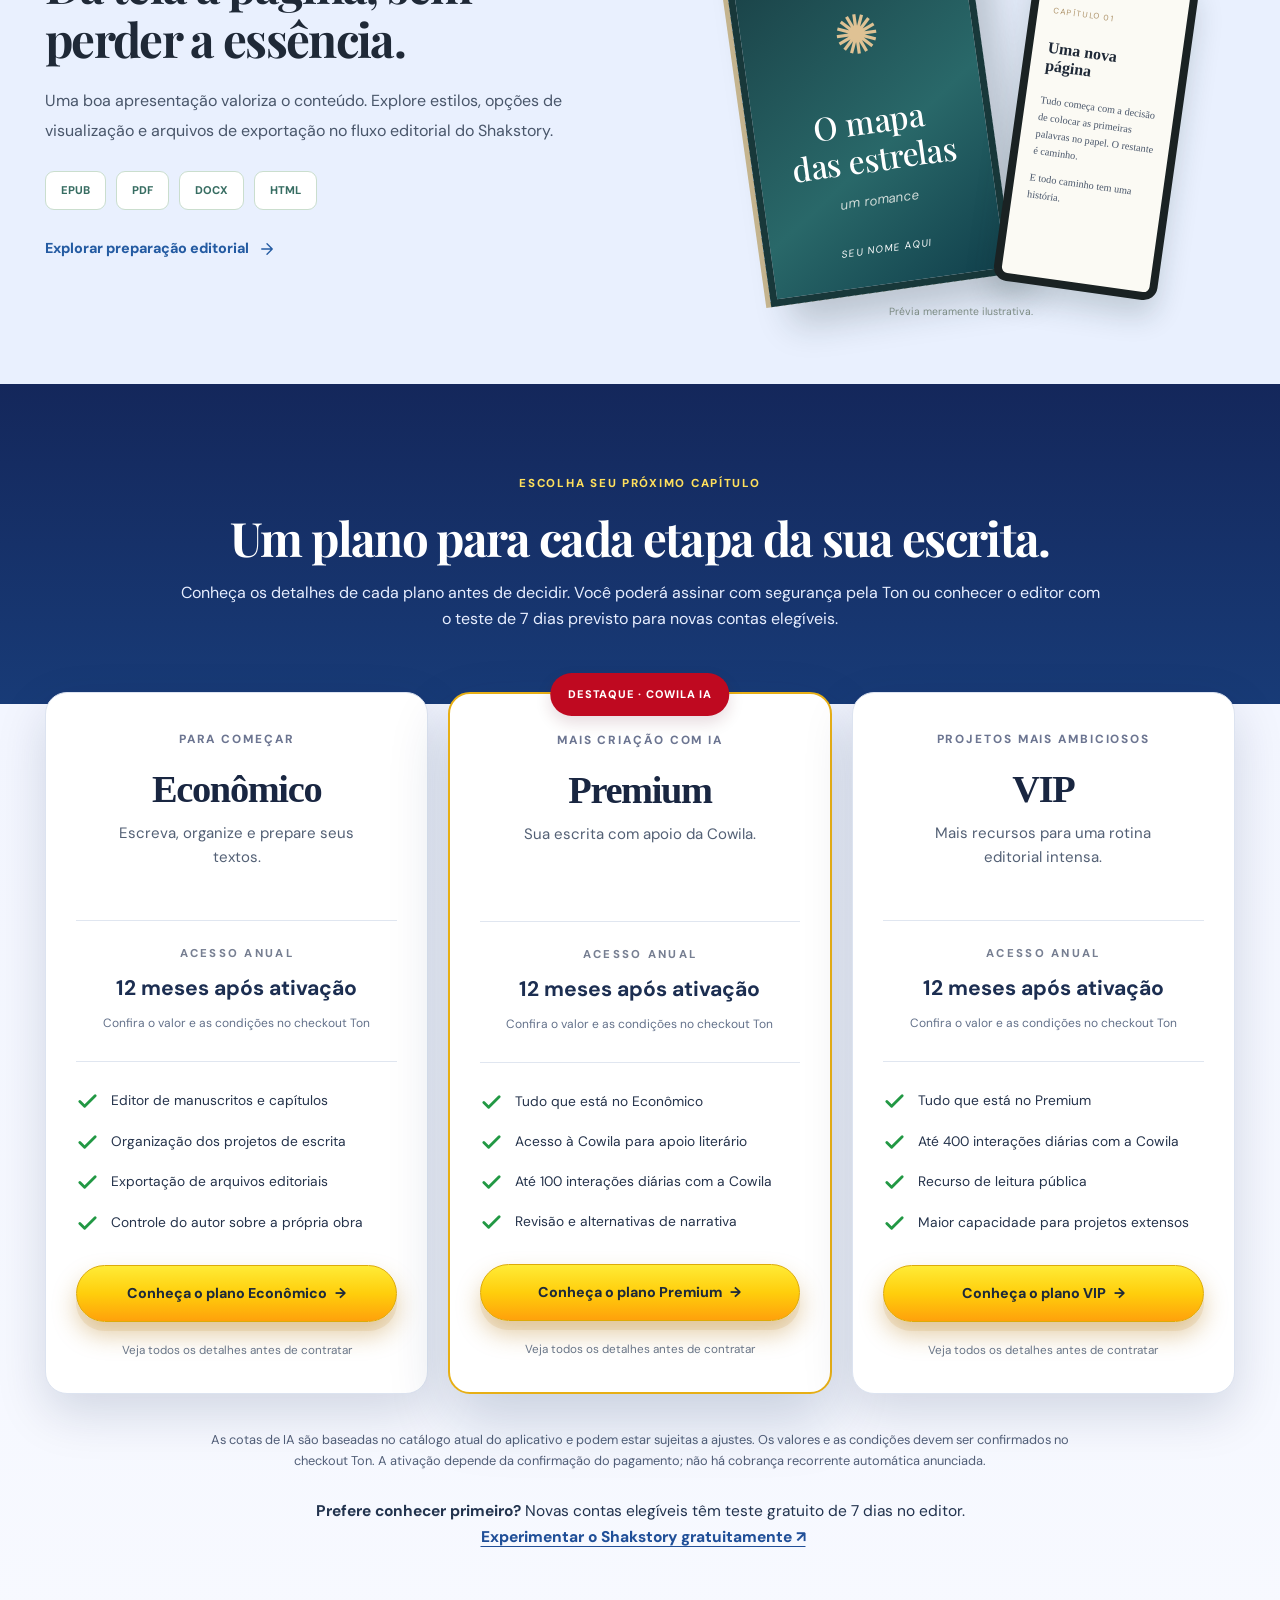
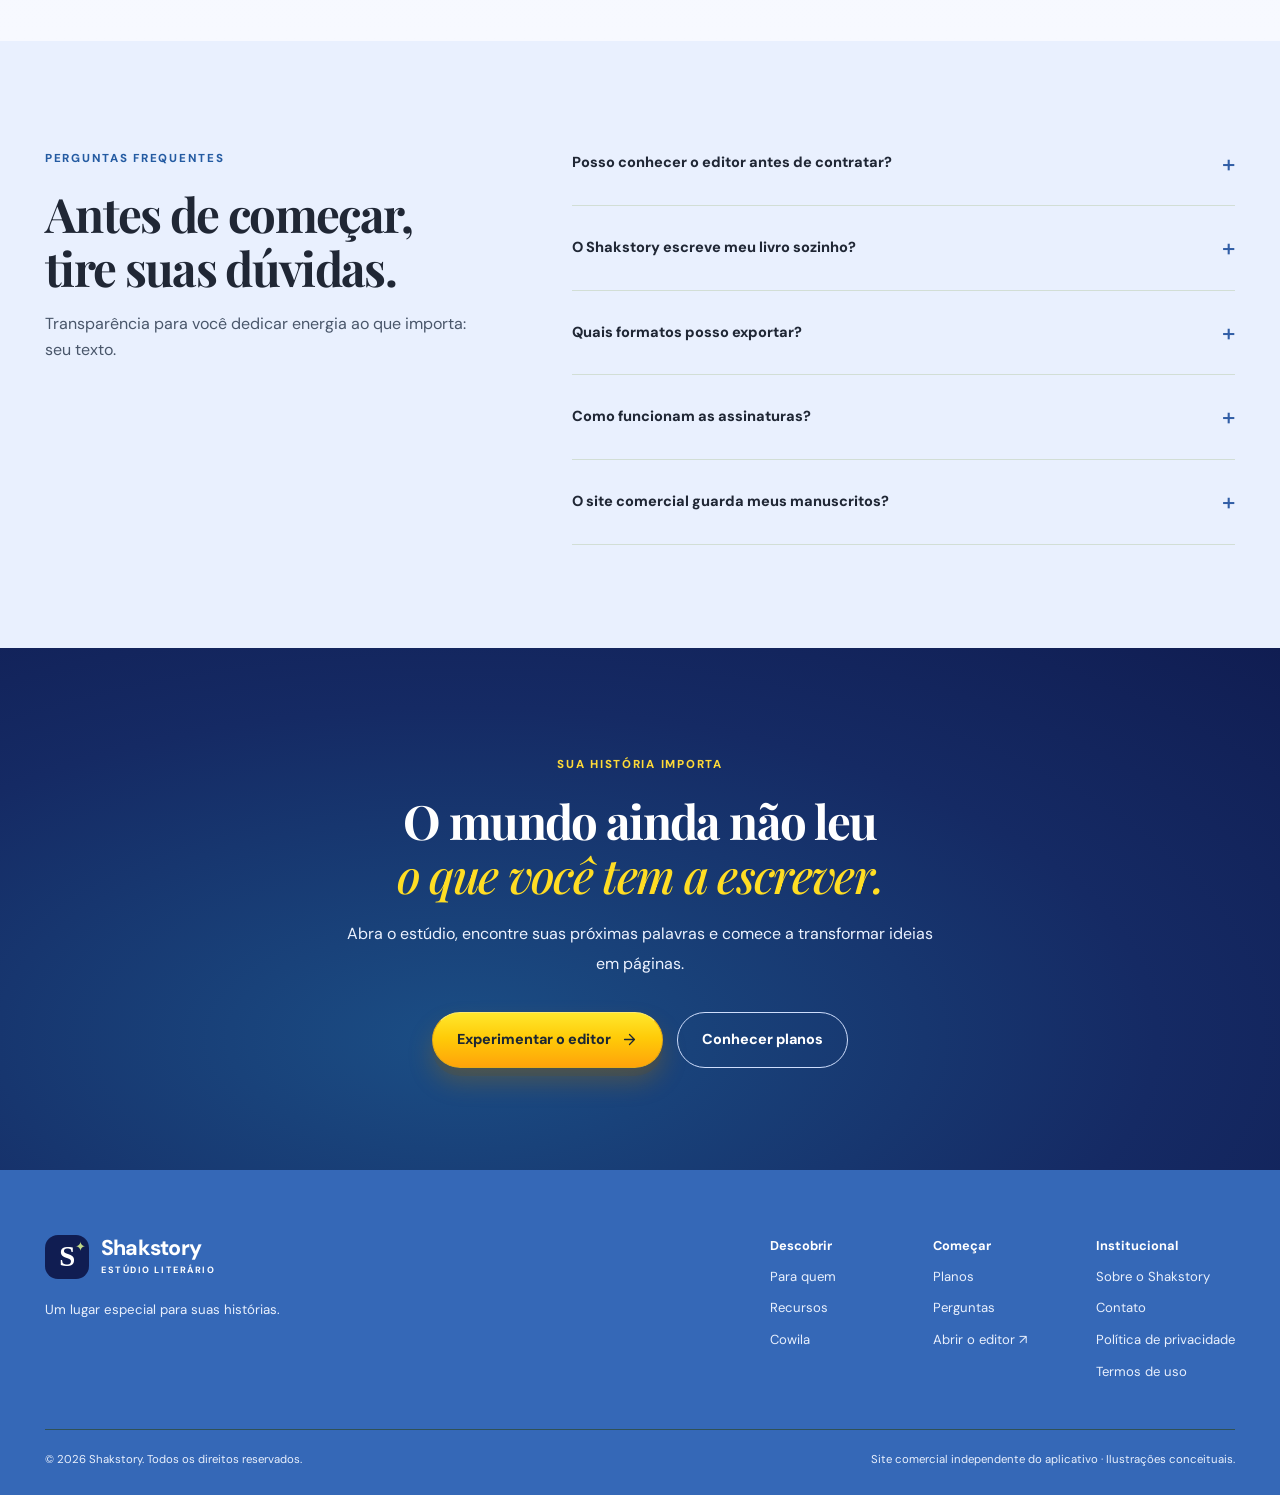
==== commit 36fcaeb3: "SEO: canonical, og:url/site_name/locale, twitter card e JSON-LD (sem preço) Co-Authored-By: Claude S" ====
--- a/index.html
+++ b/index.html
@@ -5,6 +5,8 @@
 <meta name="theme-color" content="#0d2528">
 <meta name="description" content="Shakstory: estúdio literário para escritores, autores independentes, redatores e editores. Escreva, organize, revise e prepare seu livro com a Cowila IA. Conheça os planos.">
 <meta property="og:type" content="website"><meta property="og:title" content="Shakstory — Dê forma às histórias que merecem existir"><meta property="og:description" content="Do primeiro parágrafo ao livro preparado: um espaço para escritores, autores, redatores e editores.">
+<link rel="canonical" href="https://shaksperio.github.io/shakstory-site/"><meta property="og:url" content="https://shaksperio.github.io/shakstory-site/"><meta property="og:site_name" content="Shakstory"><meta property="og:locale" content="pt_BR"><meta name="twitter:card" content="summary"><meta name="twitter:title" content="Shakstory — Dê forma às histórias que merecem existir"><meta name="twitter:description" content="Do primeiro parágrafo ao livro preparado: um espaço para escritores, autores, redatores e editores.">
+<script type="application/ld+json">{"@context":"https://schema.org","@graph":[{"@type":"WebSite","name":"Shakstory","url":"https://shaksperio.github.io/shakstory-site/","inLanguage":"pt-BR"},{"@type":"SoftwareApplication","name":"Shakstory","applicationCategory":"BusinessApplication","operatingSystem":"Web","inLanguage":"pt-BR","description":"Estúdio literário para escrever, organizar, revisar e preparar livros, com a assistente Cowila IA.","url":"https://shaksperio.github.io/shakstory-site/"}]}</script>
 <title>Shakstory | Escreva, revise e prepare seu livro</title>
 <link rel="icon" href="favicon.svg" type="image/svg+xml"><link rel="stylesheet" href="styles.css?v=pricing-spin-inspired-v1"><script defer src="script.js"></script><link rel="stylesheet" href="evolucao.css?v=5"><script defer src="evolucao.js?v=7"></script>
 </head>
--- a/styles.css
+++ b/styles.css
@@ -266,3 +266,9 @@
 @media(max-width:1060px){.pricing-ref-grid{grid-template-columns:repeat(3,minmax(0,1fr));gap:12px}.pricing-ref-card{padding:35px 20px 26px}.pricing-ref-card h3{font-size:2.05rem}}
 @media(max-width:800px){.pricing-ref-grid{grid-template-columns:1fr;max-width:570px;margin:auto;gap:33px}.pricing-ref-card{padding:35px 28px 30px}.pricing-ref-top{min-height:0;margin-bottom:28px}.pricing-ref-duration{min-height:0}.pricing-ref-card h3{font-size:2.55rem}.pricing-ref-section{background:linear-gradient(180deg,#14275b 0%,#183b77 390px,#f3f6ff 390px,#f7f9ff 100%)}.pricing-ref-section .section-heading{margin-bottom:52px}}
 @media(max-width:450px){.pricing-ref-section{padding-top:66px}.pricing-ref-section .section-heading h2{font-size:clamp(2.05rem,9vw,3rem)}.pricing-ref-card{padding:34px 24px 28px}.pricing-ref-card .pricing-ref-features li{font-size:.89rem}.pricing-ref-card .pricing-ref-cta .btn-plan{font-size:.87rem}.pricing-ref-trial a{display:block;margin:8px auto 0}}
+
+/* Links institucionais no rodape, sem estourar a largura mobile */
+.footer-links{flex-wrap:wrap;column-gap:38px;row-gap:28px}
+.footer-links>div{min-width:125px}
+@media(max-width:740px){.footer-links{width:100%;display:grid;grid-template-columns:repeat(2,minmax(0,1fr));column-gap:24px;row-gap:30px}.footer-links>div:last-child{grid-column:1/-1}.footer-links a{overflow-wrap:anywhere}}
+@media(max-width:380px){.footer-links{grid-template-columns:1fr}.footer-links>div:last-child{grid-column:auto}}
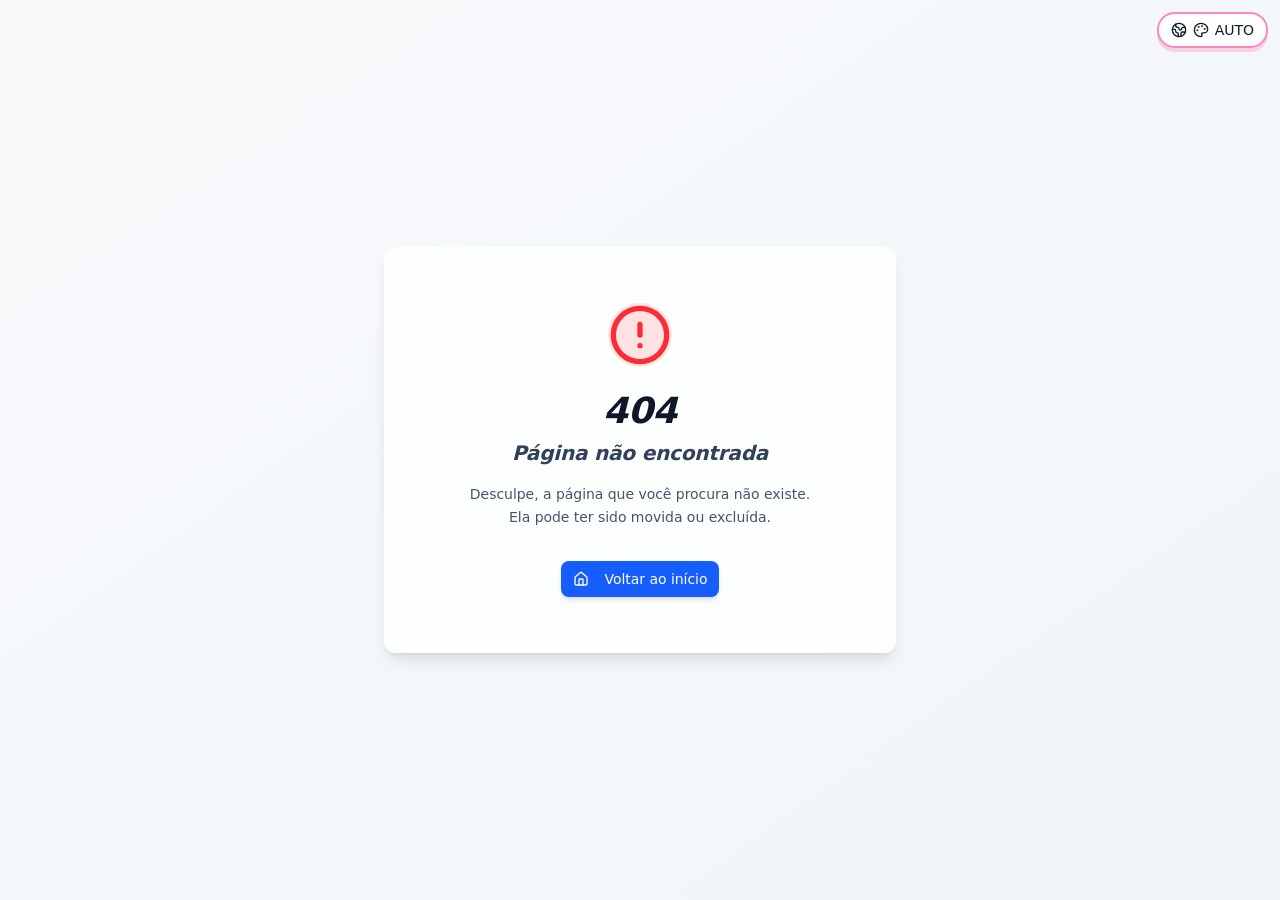
==== commit f7b75540: "app principal: pacote de f46338193a0c5c180cc9187d62054c61cd3c1369" ====
--- a/index.html
+++ b/index.html
@@ -1,79 +1,25 @@
 <!doctype html>
 <html lang="pt-BR">
-<head>
-<meta charset="utf-8"><meta name="viewport" content="width=device-width, initial-scale=1">
-<meta name="theme-color" content="#0d2528">
-<meta name="description" content="Shakstory: estúdio literário para escritores, autores independentes, redatores e editores. Escreva, organize, revise e prepare seu livro com a Cowila IA. Conheça os planos.">
-<meta property="og:type" content="website"><meta property="og:title" content="Shakstory — Dê forma às histórias que merecem existir"><meta property="og:description" content="Do primeiro parágrafo ao livro preparado: um espaço para escritores, autores, redatores e editores.">
-<link rel="canonical" href="https://shaksperio.github.io/shakstory-site/"><meta property="og:url" content="https://shaksperio.github.io/shakstory-site/"><meta property="og:site_name" content="Shakstory"><meta property="og:locale" content="pt_BR"><meta name="twitter:card" content="summary"><meta name="twitter:title" content="Shakstory — Dê forma às histórias que merecem existir"><meta name="twitter:description" content="Do primeiro parágrafo ao livro preparado: um espaço para escritores, autores, redatores e editores.">
-<script type="application/ld+json">{"@context":"https://schema.org","@graph":[{"@type":"WebSite","name":"Shakstory","url":"https://shaksperio.github.io/shakstory-site/","inLanguage":"pt-BR"},{"@type":"SoftwareApplication","name":"Shakstory","applicationCategory":"BusinessApplication","operatingSystem":"Web","inLanguage":"pt-BR","description":"Estúdio literário para escrever, organizar, revisar e preparar livros, com a assistente Cowila IA.","url":"https://shaksperio.github.io/shakstory-site/"}]}</script>
-<title>Shakstory | Escreva, revise e prepare seu livro</title>
-<link rel="icon" href="favicon.svg" type="image/svg+xml"><link rel="stylesheet" href="styles.css?v=pricing-spin-inspired-v1"><script defer src="script.js"></script><link rel="stylesheet" href="evolucao.css?v=5"><script defer src="evolucao.js?v=7"></script>
-</head>
-<body>
-<svg class="svg-defs" aria-hidden="true" xmlns="http://www.w3.org/2000/svg"><symbol id="i-feather" viewBox="0 0 24 24"><path d="M21 3c-9-1-15 4-15 13l-3 5m3-5 6-6m-6 6 8 1m-2-7 3 3m-8-7 4 4"/></symbol><symbol id="i-book" viewBox="0 0 24 24"><path d="M12 6c-3-2-6-2-10-2v15c4 0 7 0 10 2 3-2 6-2 10-2V4c-4 0-7 0-10 2zm0 0v15"/></symbol><symbol id="i-layers" viewBox="0 0 24 24"><path d="m12 2 10 6-10 6L2 8l10-6zm-10 11 10 6 10-6M2 18l10 6 10-6"/></symbol><symbol id="i-spark" viewBox="0 0 24 24"><path d="m12 2 2.8 7.2L22 12l-7.2 2.8L12 22l-2.8-7.2L2 12l7.2-2.8L12 2z"/></symbol><symbol id="i-check" viewBox="0 0 24 24"><path d="m4 12 5 5L20 6"/></symbol><symbol id="i-arrow" viewBox="0 0 24 24"><path d="M5 12h14m-7-7 7 7-7 7"/></symbol><symbol id="i-file" viewBox="0 0 24 24"><path d="M5 2h9l5 5v15H5V2zm9 0v6h5M8 12h8M8 16h8"/></symbol><symbol id="i-edit" viewBox="0 0 24 24"><path d="m4 20 4.5-1 11-11a3 3 0 0 0-4-4l-11 11L4 20zM13 6l5 5"/></symbol><symbol id="i-monitor" viewBox="0 0 24 24"><rect x="2" y="3" width="20" height="15" rx="2"/><path d="M8 22h8m-4-4v4"/></symbol><symbol id="i-shield" viewBox="0 0 24 24"><path d="m12 2 9 4v6c0 5-3 9-9 10-6-1-9-5-9-10V6l9-4zm-4 10 3 3 5-6"/></symbol><symbol id="i-pen" viewBox="0 0 24 24"><path d="M5 19h14M7 16l10-10 3 3-10 10-4 1 1-4z"/></symbol></svg>
-<a class="skip-link" href="#conteudo">Pular para o conteúdo</a>
-<div class="announcement">Para quem vive de palavras — e para quem quer viver suas histórias. <a href="#planos">Conhecer os planos <span aria-hidden="true">↗</span></a></div>
-<header class="site-header" id="inicio"><div class="container nav-inner">
-<a class="brand" href="#inicio"><span class="brand-mark">S<span>✦</span></span><span>Shakstory<small>ESTÚDIO LITERÁRIO</small></span></a>
-<button type="button" class="menu-toggle" aria-expanded="false" aria-controls="main-nav" aria-label="Abrir menu"><span></span><span></span><span></span></button>
-<nav id="main-nav" class="main-nav" aria-label="Menu principal"><a href="#para-quem">Para quem</a><a href="#recursos">Recursos</a><a href="#cowila">Cowila IA</a><a href="#planos">Planos</a><a href="#duvidas">Dúvidas</a><a href="sobre.html">Sobre</a><a href="contato.html">Contato</a></nav>
-</div></header>
-<main id="conteudo">
-<section class="writing-evolution" aria-label="A evolução da escrita" data-writing-evolution>
-<div class="evolution-inner">
-  <div class="evolution-slides">
-    <article class="evolution-slide is-current" data-effect="pen" data-text="Tudo começa com uma ideia. E uma palavra encontra a próxima." aria-hidden="false">
-      <div class="evolution-person"><img src="assets/evolucao-pena.png" alt="Escritora do século XIX escrevendo uma carta com pena e papel" width="340" height="425" fetchpriority="high"><span class="image-fallback" aria-hidden="true">✒</span></div>
-      <div class="evolution-content"><span class="evolution-era">Século XIX · Pena e papel</span><h2>Antes de tudo, havia uma folha em branco.</h2><p>As histórias nasceram de gestos pacientes, tinta e imaginação.</p><div class="evolution-writing"><span class="evolution-written">Tudo começa com uma ideia. E uma palavra encontra a próxima.</span><span class="evolution-caret" aria-hidden="true"></span></div></div>
-    </article>
-    <article class="evolution-slide" data-effect="typewriter" data-text="Cada tecla, uma palavra. Cada página, uma nova história." aria-hidden="true" inert>
-      <div class="evolution-person"><img src="assets/evolucao-maquina.png" alt="Escritor do século XX digitando em máquina de escrever" width="340" height="425" loading="lazy"><span class="image-fallback" aria-hidden="true">⌨</span></div>
-      <div class="evolution-content"><span class="evolution-era">Século XX · Máquina de escrever</span><h2>O ritmo das teclas transformou a escrita.</h2><p>Novas ferramentas deram velocidade às ideias, sem tirar a voz do autor.</p><div class="evolution-writing"><span class="evolution-written">Cada tecla, uma palavra. Cada página, uma nova história.</span><span class="evolution-caret" aria-hidden="true"></span></div></div>
-    </article>
-    <article class="evolution-slide" data-effect="phone" data-text="A inspiração acompanha você. Sua história pode começar em qualquer lugar." aria-hidden="true" inert>
-      <div class="evolution-person"><img src="assets/evolucao-celular.png" alt="Autora contemporânea escrevendo ideias em um smartphone" width="340" height="425" loading="lazy"><span class="image-fallback" aria-hidden="true">▣</span></div>
-      <div class="evolution-content"><span class="evolution-era">Hoje · Escrita no celular</span><h2>Agora, suas histórias vão com você.</h2><p>Da carta ao smartphone, a escrita evoluiu. A criatividade continua sua.</p><div class="evolution-writing"><span class="evolution-written">A inspiração acompanha você. Sua história pode começar em qualquer lugar.</span><span class="evolution-caret" aria-hidden="true"></span></div></div>
-    </article>
-  </div>
-  <div class="evolution-controls" aria-label="Controles dos slides">
-    <button class="evolution-control" type="button" data-evolution-prev aria-label="Slide anterior">‹</button>
-    <div class="evolution-dots" aria-label="Selecionar etapa"><button class="evolution-dot is-current" type="button" aria-label="Pena e papel" aria-current="true"></button><button class="evolution-dot" type="button" aria-label="Máquina de escrever" aria-current="false"></button><button class="evolution-dot" type="button" aria-label="Celular" aria-current="false"></button></div>
-    <button class="evolution-control" type="button" data-evolution-next aria-label="Próximo slide">›</button>
-  </div>
-</div>
-</section>
 
-<section class="hero container"><div class="hero-copy"><span class="eyebrow"><span class="dot"></span> SEU PRÓXIMO CAPÍTULO COMEÇA AQUI</span><h1>Boas histórias merecem <em>um lugar à altura.</em></h1><p class="hero-lead">Escreva com foco, organize sua narrativa, refine seus textos com a Cowila IA e prepare sua obra para alcançar leitores. Do primeiro rascunho à etapa editorial, em um só estúdio.</p><div class="actions"><a class="btn btn-primary" href="https://shaksperio.github.io/Shakstory2/" target="_blank" rel="noopener noreferrer">Conhecer o editor <svg class="icon" xmlns="http://www.w3.org/2000/svg" viewBox="0 0 24 24" width="18" height="18" fill="none" stroke="currentColor" stroke-width="1.8" aria-hidden="true"><use href="#i-arrow"/></svg></a><a class="btn btn-outline" href="#recursos">Explorar recursos</a></div><div class="hero-notes"><span><svg class="icon" xmlns="http://www.w3.org/2000/svg" viewBox="0 0 24 24" width="18" height="18" fill="none" stroke="currentColor" stroke-width="1.8" aria-hidden="true"><use href="#i-check"/></svg> Feito para autores</span><span><svg class="icon" xmlns="http://www.w3.org/2000/svg" viewBox="0 0 24 24" width="18" height="18" fill="none" stroke="currentColor" stroke-width="1.8" aria-hidden="true"><use href="#i-check"/></svg> Interface em português</span><span><svg class="icon" xmlns="http://www.w3.org/2000/svg" viewBox="0 0 24 24" width="18" height="18" fill="none" stroke="currentColor" stroke-width="1.8" aria-hidden="true"><use href="#i-check"/></svg> Teste conforme regras do editor</span></div></div>
-<div class="hero-art" aria-label="Ilustração conceitual do editor Shakstory, com capítulos, texto e recursos de escrita" role="img"><div class="art-glow"></div><div class="editor-window"><div class="window-top"><span class="window-dots"><b></b><b></b><b></b></span><span>Shakstory / meu romance</span><span class="top-pill">Projeto aberto</span></div><div class="editor-content"><aside class="editor-sidebar"><strong><svg class="icon" xmlns="http://www.w3.org/2000/svg" viewBox="0 0 24 24" width="18" height="18" fill="none" stroke="currentColor" stroke-width="1.8" aria-hidden="true"><use href="#i-book"/></svg> Meu livro</strong><span class="chapter active">▦ &nbsp; Capítulo 01</span><span class="chapter">▦ &nbsp; Capítulo 02</span><span class="chapter">▦ &nbsp; Capítulo 03</span><span class="chapter soft">＋ &nbsp; Nova cena</span><div class="side-foot">✧ &nbsp; Cenas organizadas</div></aside><div class="editor-page"><span class="page-label">CAPÍTULO UM</span><h3>O início de tudo</h3><p>A cidade parecia adormecida quando a primeira luz atravessou a janela. Na mesa, a carta ainda esperava por uma resposta.</p><p>Ela a abriu com cuidado. Desta vez, não havia como voltar atrás.</p><span class="typed-line"></span><span class="typed-line short"></span><div class="page-footer">542 palavras · Rascunho</div></div></div></div><div class="float-card ai-card"><span class="float-icon"><svg class="icon" xmlns="http://www.w3.org/2000/svg" viewBox="0 0 24 24" width="18" height="18" fill="none" stroke="currentColor" stroke-width="1.8" aria-hidden="true"><use href="#i-spark"/></svg></span><div><strong>Cowila IA</strong><small>Assistência para suas próximas ideias</small></div></div><div class="float-card format-card"><span class="float-icon"><svg class="icon" xmlns="http://www.w3.org/2000/svg" viewBox="0 0 24 24" width="18" height="18" fill="none" stroke="currentColor" stroke-width="1.8" aria-hidden="true"><use href="#i-file"/></svg></span><div><strong>EPUB · PDF · DOCX</strong><small>Prepare seu texto para novos formatos</small></div></div><span class="mockup-disclaimer">Visual ilustrativo da experiência · não é uma captura do aplicativo.</span></div></section>
-<section class="audience-band" id="para-quem"><div class="container"><div class="section-heading"><span class="eyebrow">CRIADO PARA QUEM ESCREVE</span><h2>Um espaço. Muitas maneiras de criar.</h2><p>Se você vive de palavras, precisa de ferramentas que acompanhem o seu processo — não que atrapalhem suas ideias.</p></div><div class="audience-grid">
-<article class="audience-card"><span class="feature-icon"><svg class="icon" xmlns="http://www.w3.org/2000/svg" viewBox="0 0 24 24" width="18" height="18" fill="none" stroke="currentColor" stroke-width="1.8" aria-hidden="true"><use href="#i-feather"/></svg></span><h3>Escritores</h3><p>Transforme ideias em cenas, capítulos e histórias com liberdade para experimentar.</p></article>
-<article class="audience-card"><span class="feature-icon peach"><svg class="icon" xmlns="http://www.w3.org/2000/svg" viewBox="0 0 24 24" width="18" height="18" fill="none" stroke="currentColor" stroke-width="1.8" aria-hidden="true"><use href="#i-book"/></svg></span><h3>Autores</h3><p>Acompanhe sua obra da escrita à preparação de arquivos para publicação.</p></article>
-<article class="audience-card"><span class="feature-icon lavender"><svg class="icon" xmlns="http://www.w3.org/2000/svg" viewBox="0 0 24 24" width="18" height="18" fill="none" stroke="currentColor" stroke-width="1.8" aria-hidden="true"><use href="#i-pen"/></svg></span><h3>Redatores</h3><p>Organize textos longos, dê consistência ao tom e revise com mais clareza.</p></article>
-<article class="audience-card"><span class="feature-icon blue"><svg class="icon" xmlns="http://www.w3.org/2000/svg" viewBox="0 0 24 24" width="18" height="18" fill="none" stroke="currentColor" stroke-width="1.8" aria-hidden="true"><use href="#i-edit"/></svg></span><h3>Editores</h3><p>Examine estrutura, continuidade e apresentação editorial em um único ambiente.</p></article>
-</div></div></section>
-<section class="feature-section container" id="recursos"><div class="section-heading"><span class="eyebrow">DA IDEIA AO LIVRO</span><h2>Tudo o que sua história precisa para avançar.</h2><p>Uma experiência pensada para a escrita de verdade: capítulos, revisão, organização e preparação editorial.</p></div><div class="feature-grid">
-<article class="feature-card"><span class="feature-icon"><svg class="icon" xmlns="http://www.w3.org/2000/svg" viewBox="0 0 24 24" width="18" height="18" fill="none" stroke="currentColor" stroke-width="1.8" aria-hidden="true"><use href="#i-pen"/></svg></span><h3>Editor feito para escrever</h3><p>Escreva cenas e capítulos em uma interface dedicada à construção de textos longos.</p><span class="feature-arrow">Escrita com foco ↗</span></article>
-<article class="feature-card"><span class="feature-icon peach"><svg class="icon" xmlns="http://www.w3.org/2000/svg" viewBox="0 0 24 24" width="18" height="18" fill="none" stroke="currentColor" stroke-width="1.8" aria-hidden="true"><use href="#i-layers"/></svg></span><h3>Organização narrativa</h3><p>Mantenha livros, capítulos e elementos da história organizados para acompanhar cada etapa.</p><span class="feature-arrow">Tudo no seu lugar ↗</span></article>
-<article class="feature-card"><span class="feature-icon lavender"><svg class="icon" xmlns="http://www.w3.org/2000/svg" viewBox="0 0 24 24" width="18" height="18" fill="none" stroke="currentColor" stroke-width="1.8" aria-hidden="true"><use href="#i-spark"/></svg></span><h3>Cowila, sua assistente IA</h3><p>Explore alternativas narrativas, receba sugestões e avalie continuidades antes de aplicar.</p><span class="feature-arrow">Criatividade com controle ↗</span></article>
-<article class="feature-card"><span class="feature-icon blue"><svg class="icon" xmlns="http://www.w3.org/2000/svg" viewBox="0 0 24 24" width="18" height="18" fill="none" stroke="currentColor" stroke-width="1.8" aria-hidden="true"><use href="#i-edit"/></svg></span><h3>Revisão literária</h3><p>Analise linguagem, estilo, ritmo e coerência para tomar decisões editoriais melhores.</p><span class="feature-arrow">Sua voz em primeiro lugar ↗</span></article>
-<article class="feature-card"><span class="feature-icon"><svg class="icon" xmlns="http://www.w3.org/2000/svg" viewBox="0 0 24 24" width="18" height="18" fill="none" stroke="currentColor" stroke-width="1.8" aria-hidden="true"><use href="#i-monitor"/></svg></span><h3>Visualização de leitura</h3><p>Veja a apresentação da obra e explore opções tipográficas e de preparação do texto.</p><span class="feature-arrow">Do texto à página ↗</span></article>
-<article class="feature-card"><span class="feature-icon peach"><svg class="icon" xmlns="http://www.w3.org/2000/svg" viewBox="0 0 24 24" width="18" height="18" fill="none" stroke="currentColor" stroke-width="1.8" aria-hidden="true"><use href="#i-file"/></svg></span><h3>Exportação editorial</h3><p>Gere formatos como EPUB, PDF e DOCX para continuar sua jornada de publicação.</p><span class="feature-arrow">Prepare seus arquivos ↗</span></article>
-</div></section>
-<section class="spotlight" id="cowila"><div class="container spotlight-grid"><div class="spotlight-copy"><span class="eyebrow light">COAUTORIA COM O AUTOR NO COMANDO</span><h2>Uma boa ideia fica ainda melhor quando encontra <em>o próximo caminho.</em></h2><p>A Cowila ajuda a explorar possibilidades de continuação e olhar para o texto com perspectiva editorial. Você escolhe o rumo da história e decide o que aproveitar.</p><div class="spotlight-points"><span><svg class="icon" xmlns="http://www.w3.org/2000/svg" viewBox="0 0 24 24" width="18" height="18" fill="none" stroke="currentColor" stroke-width="1.8" aria-hidden="true"><use href="#i-check"/></svg> Alternativas de direção narrativa</span><span><svg class="icon" xmlns="http://www.w3.org/2000/svg" viewBox="0 0 24 24" width="18" height="18" fill="none" stroke="currentColor" stroke-width="1.8" aria-hidden="true"><use href="#i-check"/></svg> Sugestões para revisão e continuidade</span><span><svg class="icon" xmlns="http://www.w3.org/2000/svg" viewBox="0 0 24 24" width="18" height="18" fill="none" stroke="currentColor" stroke-width="1.8" aria-hidden="true"><use href="#i-check"/></svg> Você aprova antes de incorporar conteúdo</span></div><a class="btn btn-light" href="https://shaksperio.github.io/Shakstory2/" target="_blank" rel="noopener noreferrer">Descobrir a Cowila <svg class="icon" xmlns="http://www.w3.org/2000/svg" viewBox="0 0 24 24" width="18" height="18" fill="none" stroke="currentColor" stroke-width="1.8" aria-hidden="true"><use href="#i-arrow"/></svg></a></div><div class="cowila-visual" role="img" aria-label="Ilustração conceitual da Cowila oferecendo caminhos narrativos"><div class="ai-header"><span class="ai-avatar">✧</span><div><strong>Cowila</strong><small>Parceira de criação</small></div><span class="ai-status">✦ Inspiração</span></div><div class="ai-question">Como essa cena pode continuar sem perder a tensão?</div><div class="option"><span>CAMINHO 01</span><strong>Fiel à cena</strong><p>A personagem encontra uma pista inesperada que transforma sua decisão.</p></div><div class="option selected"><span>CAMINHO 02</span><strong>Mais tensão</strong><p>Um acontecimento interrompe a conversa e exige uma escolha imediata.</p></div><div class="option"><span>CAMINHO 03</span><strong>Mais subtexto</strong><p>Um gesto revela o que a personagem ainda não consegue dizer.</p></div><div class="ai-approval"><svg class="icon" xmlns="http://www.w3.org/2000/svg" viewBox="0 0 24 24" width="18" height="18" fill="none" stroke="currentColor" stroke-width="1.8" aria-hidden="true"><use href="#i-shield"/></svg> A decisão final é sempre sua.</div><small class="visual-note">Exemplo ilustrativo, não resultado garantido da IA.</small></div></div></section>
-<section class="how-section container" id="como-funciona"><div class="section-heading"><span class="eyebrow">SIMPLES DE COMEÇAR</span><h2>Seu processo criativo, sem complicação.</h2></div><div class="steps"><article class="step"><span class="step-number">01</span><div class="step-icon"><svg class="icon" xmlns="http://www.w3.org/2000/svg" viewBox="0 0 24 24" width="18" height="18" fill="none" stroke="currentColor" stroke-width="1.8" aria-hidden="true"><use href="#i-book"/></svg></div><h3>Comece sua obra</h3><p>Crie ou organize seu projeto, dê nome aos capítulos e encontre seu ritmo de escrita.</p></article><article class="step"><span class="step-number">02</span><div class="step-icon"><svg class="icon" xmlns="http://www.w3.org/2000/svg" viewBox="0 0 24 24" width="18" height="18" fill="none" stroke="currentColor" stroke-width="1.8" aria-hidden="true"><use href="#i-spark"/></svg></div><h3>Escreva e refine</h3><p>Desenvolva o texto, explore sugestões da Cowila e revise com liberdade.</p></article><article class="step"><span class="step-number">03</span><div class="step-icon"><svg class="icon" xmlns="http://www.w3.org/2000/svg" viewBox="0 0 24 24" width="18" height="18" fill="none" stroke="currentColor" stroke-width="1.8" aria-hidden="true"><use href="#i-file"/></svg></div><h3>Prepare para compartilhar</h3><p>Trabalhe a apresentação editorial e exporte sua obra em formatos disponíveis.</p></article></div></section>
-<section class="preview-section"><div class="container preview-grid"><div><span class="eyebrow">O TEXTO GANHA FORMA</span><h2>Da tela à página, sem perder a essência.</h2><p>Uma boa apresentação valoriza o conteúdo. Explore estilos, opções de visualização e arquivos de exportação no fluxo editorial do Shakstory.</p><div class="format-tags"><span>EPUB</span><span>PDF</span><span>DOCX</span><span>HTML</span></div><a href="https://shaksperio.github.io/Shakstory2/" class="text-link" target="_blank" rel="noopener noreferrer">Explorar preparação editorial <svg class="icon" xmlns="http://www.w3.org/2000/svg" viewBox="0 0 24 24" width="18" height="18" fill="none" stroke="currentColor" stroke-width="1.8" aria-hidden="true"><use href="#i-arrow"/></svg></a></div><div class="book-art" role="img" aria-label="Mockup ilustrativo de um livro diagramado e uma prévia em celular"><div class="book-cover"><span>SHAKSTORY EDITORIAL</span><div class="cover-decoration">✺</div><strong>O mapa<br>das estrelas</strong><small>um romance</small><em>SEU NOME AQUI</em></div><div class="device"><div class="device-notch"></div><span>CAPÍTULO 01</span><strong>Uma nova página</strong><p>Tudo começa com a decisão de colocar as primeiras palavras no papel. O restante é caminho.</p><p>E todo caminho tem uma história.</p></div><span class="preview-note">Prévia meramente ilustrativa.</span></div></div></section>
-<section class="pricing-section pricing-ref-section" id="planos"><div class="container"><div class="section-heading"><span class="eyebrow">ESCOLHA SEU PRÓXIMO CAPÍTULO</span><h2>Um plano para cada etapa da sua escrita.</h2><p>Conheça os detalhes de cada plano antes de decidir. Você poderá assinar com segurança pela Ton ou conhecer o editor com o teste de 7 dias previsto para novas contas elegíveis.</p></div><div class="pricing-grid pricing-ref-grid"><article class="price-card pricing-ref-card"><div class="pricing-ref-top"><div class="plan-label">PARA COMEÇAR</div><h3>Econômico</h3><p class="pricing-ref-description">Escreva, organize e prepare seus textos.</p></div><div class="pricing-ref-duration"><span>ACESSO ANUAL</span><strong>12 meses após ativação</strong><small>Confira o valor e as condições no checkout Ton</small></div><ul class="pricing-ref-features"><li><svg class="icon" xmlns="http://www.w3.org/2000/svg" viewBox="0 0 24 24" width="18" height="18" fill="none" stroke="currentColor" stroke-width="1.8" aria-hidden="true"><use href="#i-check"/></svg><span>Editor de manuscritos e capítulos</span></li><li><svg class="icon" xmlns="http://www.w3.org/2000/svg" viewBox="0 0 24 24" width="18" height="18" fill="none" stroke="currentColor" stroke-width="1.8" aria-hidden="true"><use href="#i-check"/></svg><span>Organização dos projetos de escrita</span></li><li><svg class="icon" xmlns="http://www.w3.org/2000/svg" viewBox="0 0 24 24" width="18" height="18" fill="none" stroke="currentColor" stroke-width="1.8" aria-hidden="true"><use href="#i-check"/></svg><span>Exportação de arquivos editoriais</span></li><li><svg class="icon" xmlns="http://www.w3.org/2000/svg" viewBox="0 0 24 24" width="18" height="18" fill="none" stroke="currentColor" stroke-width="1.8" aria-hidden="true"><use href="#i-check"/></svg><span>Controle do autor sobre a própria obra</span></li></ul><div class="pricing-ref-cta"><a class="btn btn-plan" href="plano-economico.html">Conheça o plano Econômico <span aria-hidden="true">→</span></a><p>Veja todos os detalhes antes de contratar</p></div></article>
-<article class="price-card pricing-ref-card featured"><div class="popular">DESTAQUE · COWILA IA</div><div class="pricing-ref-top"><div class="plan-label">MAIS CRIAÇÃO COM IA</div><h3>Premium</h3><p class="pricing-ref-description">Sua escrita com apoio da Cowila.</p></div><div class="pricing-ref-duration"><span>ACESSO ANUAL</span><strong>12 meses após ativação</strong><small>Confira o valor e as condições no checkout Ton</small></div><ul class="pricing-ref-features"><li><svg class="icon" xmlns="http://www.w3.org/2000/svg" viewBox="0 0 24 24" width="18" height="18" fill="none" stroke="currentColor" stroke-width="1.8" aria-hidden="true"><use href="#i-check"/></svg><span>Tudo que está no Econômico</span></li><li><svg class="icon" xmlns="http://www.w3.org/2000/svg" viewBox="0 0 24 24" width="18" height="18" fill="none" stroke="currentColor" stroke-width="1.8" aria-hidden="true"><use href="#i-check"/></svg><span>Acesso à Cowila para apoio literário</span></li><li><svg class="icon" xmlns="http://www.w3.org/2000/svg" viewBox="0 0 24 24" width="18" height="18" fill="none" stroke="currentColor" stroke-width="1.8" aria-hidden="true"><use href="#i-check"/></svg><span>Até 100 interações diárias com a Cowila</span></li><li><svg class="icon" xmlns="http://www.w3.org/2000/svg" viewBox="0 0 24 24" width="18" height="18" fill="none" stroke="currentColor" stroke-width="1.8" aria-hidden="true"><use href="#i-check"/></svg><span>Revisão e alternativas de narrativa</span></li></ul><div class="pricing-ref-cta"><a class="btn btn-plan" href="plano-premium.html">Conheça o plano Premium <span aria-hidden="true">→</span></a><p>Veja todos os detalhes antes de contratar</p></div></article>
-<article class="price-card pricing-ref-card"><div class="pricing-ref-top"><div class="plan-label">PROJETOS MAIS AMBICIOSOS</div><h3>VIP</h3><p class="pricing-ref-description">Mais recursos para uma rotina editorial intensa.</p></div><div class="pricing-ref-duration"><span>ACESSO ANUAL</span><strong>12 meses após ativação</strong><small>Confira o valor e as condições no checkout Ton</small></div><ul class="pricing-ref-features"><li><svg class="icon" xmlns="http://www.w3.org/2000/svg" viewBox="0 0 24 24" width="18" height="18" fill="none" stroke="currentColor" stroke-width="1.8" aria-hidden="true"><use href="#i-check"/></svg><span>Tudo que está no Premium</span></li><li><svg class="icon" xmlns="http://www.w3.org/2000/svg" viewBox="0 0 24 24" width="18" height="18" fill="none" stroke="currentColor" stroke-width="1.8" aria-hidden="true"><use href="#i-check"/></svg><span>Até 400 interações diárias com a Cowila</span></li><li><svg class="icon" xmlns="http://www.w3.org/2000/svg" viewBox="0 0 24 24" width="18" height="18" fill="none" stroke="currentColor" stroke-width="1.8" aria-hidden="true"><use href="#i-check"/></svg><span>Recurso de leitura pública</span></li><li><svg class="icon" xmlns="http://www.w3.org/2000/svg" viewBox="0 0 24 24" width="18" height="18" fill="none" stroke="currentColor" stroke-width="1.8" aria-hidden="true"><use href="#i-check"/></svg><span>Maior capacidade para projetos extensos</span></li></ul><div class="pricing-ref-cta"><a class="btn btn-plan" href="plano-vip.html">Conheça o plano VIP <span aria-hidden="true">→</span></a><p>Veja todos os detalhes antes de contratar</p></div></article></div><p class="price-fine">As cotas de IA são baseadas no catálogo atual do aplicativo e podem estar sujeitas a ajustes. Os valores e as condições devem ser confirmados no checkout Ton. A ativação depende da confirmação do pagamento; não há cobrança recorrente automática anunciada.</p><p class="pricing-ref-trial"><strong>Prefere conhecer primeiro?</strong> Novas contas elegíveis têm teste gratuito de 7 dias no editor. <a href="https://shaksperio.github.io/Shakstory2/" target="_blank" rel="noopener noreferrer">Experimentar o Shakstory gratuitamente ↗</a></p></div></section>
-<section class="faq-section" id="duvidas"><div class="container faq-layout"><div><span class="eyebrow">PERGUNTAS FREQUENTES</span><h2>Antes de começar, tire suas dúvidas.</h2><p>Transparência para você dedicar energia ao que importa: seu texto.</p></div><div class="faq-items">
-<details><summary>Posso conhecer o editor antes de contratar?</summary><p>Sim, você pode abrir o editor pelo botão de experimentação. A disponibilidade, a duração e os limites do acesso gratuito são definidos pelo próprio aplicativo, após o login.</p></details>
-<details><summary>O Shakstory escreve meu livro sozinho?</summary><p>Não. A Cowila é uma ferramenta de assistência: propõe caminhos e sugestões, mas você continua responsável pela criação e pela escolha do que entra em sua obra.</p></details>
-<details><summary>Quais formatos posso exportar?</summary><p>O fluxo editorial do Shakstory contempla formatos como EPUB, PDF e DOCX. A disponibilidade depende dos recursos e das condições de acesso do aplicativo.</p></details>
-<details><summary>Como funcionam as assinaturas?</summary><p>Os planos são apresentados por links de pagamento Ton. Confira no checkout o preço, a moeda e os termos antes de pagar. A liberação do acesso depende da confirmação e do processo de ativação.</p></details>
-<details><summary>O site comercial guarda meus manuscritos?</summary><p>Não. Este site apenas apresenta o produto e encaminha você ao editor existente. Os projetos e dados da escrita permanecem no aplicativo Shakstory, sujeito às suas próprias condições.</p></details>
-</div></div></section>
-<section class="final-cta"><div class="container"><span class="eyebrow light">SUA HISTÓRIA IMPORTA</span><h2>O mundo ainda não leu<br><em>o que você tem a escrever.</em></h2><p>Abra o estúdio, encontre suas próximas palavras e comece a transformar ideias em páginas.</p><div class="actions center"><a class="btn btn-white" href="https://shaksperio.github.io/Shakstory2/" target="_blank" rel="noopener noreferrer">Experimentar o editor <svg class="icon" xmlns="http://www.w3.org/2000/svg" viewBox="0 0 24 24" width="18" height="18" fill="none" stroke="currentColor" stroke-width="1.8" aria-hidden="true"><use href="#i-arrow"/></svg></a><a class="btn btn-dark-outline" href="#planos">Conhecer planos</a></div></div></section>
-</main>
-<footer class="site-footer"><div class="container footer-main"><div><a class="brand footer-brand" href="#inicio"><span class="brand-mark">S<span>✦</span></span><span>Shakstory<small>ESTÚDIO LITERÁRIO</small></span></a><p>Um lugar especial para suas histórias.</p></div><div class="footer-links"><div><strong>Descobrir</strong><a href="#para-quem">Para quem</a><a href="#recursos">Recursos</a><a href="#cowila">Cowila</a></div><div><strong>Começar</strong><a href="#planos">Planos</a><a href="#duvidas">Perguntas</a><a href="https://shaksperio.github.io/Shakstory2/" target="_blank" rel="noopener noreferrer">Abrir o editor ↗</a></div><div><strong>Institucional</strong><a href="sobre.html">Sobre o Shakstory</a><a href="contato.html">Contato</a><a href="politica-de-privacidade.html">Política de privacidade</a><a href="termos-de-uso.html">Termos de uso</a></div></div></div><div class="container footer-bottom"><span>© <span id="year">2026</span> Shakstory. Todos os direitos reservados.</span><span>Site comercial independente do aplicativo · Ilustrações conceituais.</span></div></footer>
-</body></html>+  <head>
+    <meta charset="UTF-8" />
+    <meta
+      name="viewport"
+      content="width=device-width, initial-scale=1.0" />
+    <title>Shakstory — Estúdio do Autor</title>    
+    <meta name="theme-color" content="#6e4bb6" />
+    <link rel="icon" type="image/svg+xml" href="/shakstory-icon.svg" />
+    <link rel="apple-touch-icon" href="/icons/icon-192.png" />
+    <link rel="manifest" href="/manifest.webmanifest" crossorigin="use-credentials" />
+    <link rel="preconnect" href="https://fonts.googleapis.com" />
+    <link rel="preconnect" href="https://fonts.gstatic.com" crossorigin />
+    <link href="https://fonts.googleapis.com/css2?family=Fraunces:ital,opsz,wght@0,9..144,400;0,9..144,600;1,9..144,400&family=Inter:wght@400;500;600&family=Gelasio:ital,wght@0,400;0,700;1,400&family=Lato:wght@400;700;900&display=swap" rel="stylesheet" />
+    <script type="module" crossorigin src="/assets/index-BBcW_Qfi.js"></script>
+    <link rel="stylesheet" crossorigin href="/assets/index-C4Lzh-I1.css">
+  </head>
+
+  <body>
+    <div id="root"></div>
+  </body>
+
+</html>
--- a/assets/index-C4Lzh-I1.css
+++ b/assets/index-C4Lzh-I1.css
@@ -0,0 +1 @@
+.tab-intro-backdrop{position:fixed;inset:0;z-index:70;display:flex;align-items:center;justify-content:center;padding:16px;background:#0e1440d1;-webkit-backdrop-filter:blur(3px);backdrop-filter:blur(3px);overflow:hidden;animation:tab-intro-in .18s ease-out}@keyframes tab-intro-in{0%{opacity:0}to{opacity:1}}.tab-intro-string{position:absolute;left:50%;bottom:calc(100% - 30px);width:4px;height:100vh;transform:translate(-50%);background:#ff6fb1;border-radius:2px}.tab-intro{position:relative;width:min(100%,420px);max-height:calc(100dvh - 40px);margin-top:56px;font-family:Trebuchet MS,Segoe UI,system-ui,sans-serif;color:#fff;animation:tab-intro-drop .26s cubic-bezier(.2,1.2,.4,1)}@keyframes tab-intro-drop{0%{transform:translateY(-24px) scale(.97);opacity:0}to{transform:none;opacity:1}}@media (prefers-reduced-motion: reduce){.tab-intro,.tab-intro-backdrop{animation:none}}.tab-intro-crown{position:absolute;z-index:1;left:4%;top:-50px;width:92%;height:70px;filter:drop-shadow(0 4px 6px rgba(0,0,0,.35))}.tab-intro-x{position:absolute;right:-8px;top:-6px;z-index:3;display:grid;place-items:center;width:44px;height:44px;border-radius:999px;border:3px solid #fff;background:linear-gradient(#ff5a5a,#d71f3b);color:#fff;box-shadow:0 4px 8px #0006;cursor:pointer}.tab-intro-frame{position:relative;z-index:2;padding:9px;border-radius:30px;background:repeating-linear-gradient(135deg,#ff86c1 0 12px,#ffd3e8 12px 24px);box-shadow:0 10px 30px #00000080,0 0 0 3px #ff4f9f}.tab-intro-body{max-height:calc(100dvh - 76px);overflow-y:auto;padding:22px 18px 20px;border-radius:22px;background:linear-gradient(180deg,#14808f,#2bc4b6);box-shadow:inset 0 0 0 2px #ffffff2e}.tab-intro-title{margin:0 0 14px;text-align:center;font-size:30px;line-height:1.05;font-style:italic;font-weight:900;color:#fff;-webkit-text-stroke:5px #6a2a93;paint-order:stroke fill;text-shadow:0 3px 0 #4f1d73;letter-spacing:-.5px}.tab-intro-block{display:flex;align-items:center;justify-content:space-between;gap:14px;padding:14px 4px;border-top:2px dashed rgba(255,255,255,.65)}.tab-intro-block-flip{flex-direction:row-reverse}.tab-intro-block-flip .tab-intro-text{text-align:left}.tab-intro-block h3{margin:0 0 4px;font-size:21px;line-height:1.1;font-style:italic;font-weight:900;text-shadow:0 2px 0 rgba(0,60,70,.45)}.tab-intro-block p{margin:0;font-size:16px;line-height:1.35;text-shadow:0 1px 0 rgba(0,60,70,.35)}.tab-intro-text{min-width:0;flex:1}.tab-intro-icon{display:grid;place-items:center;flex:none;width:62px;height:62px;border-radius:22px;background:linear-gradient(145deg,#ff8fc4,#b86bf5);box-shadow:inset 0 3px #fff6,0 4px 8px #00323c59;color:#fff}.tab-intro-ok{display:block;margin:12px auto 0;min-width:190px;padding:12px 34px;border:0;border-radius:999px;font:inherit;font-size:28px;font-style:italic;font-weight:900;color:#fff;-webkit-text-stroke:4px #b3125f;paint-order:stroke fill;background:linear-gradient(#ff5fae,#e5157f);box-shadow:inset 0 4px #ffffff73,0 5px #a50f5d,0 10px 14px #00000059;cursor:pointer}.tab-intro-ok:active{transform:translateY(2px)}.tab-intro-ok:focus-visible,.tab-intro-x:focus-visible{outline:3px solid #fff;outline-offset:3px}/*! tailwindcss v4.1.14 | MIT License | https://tailwindcss.com */@layer properties{@supports (((-webkit-hyphens:none)) and (not (margin-trim:inline))) or ((-moz-orient:inline) and (not (color:rgb(from red r g b)))){*,:before,:after,::backdrop{--tw-translate-x:0;--tw-translate-y:0;--tw-translate-z:0;--tw-rotate-x:initial;--tw-rotate-y:initial;--tw-rotate-z:initial;--tw-skew-x:initial;--tw-skew-y:initial;--tw-space-y-reverse:0;--tw-space-x-reverse:0;--tw-divide-y-reverse:0;--tw-border-style:solid;--tw-gradient-position:initial;--tw-gradient-from:#0000;--tw-gradient-via:#0000;--tw-gradient-to:#0000;--tw-gradient-stops:initial;--tw-gradient-via-stops:initial;--tw-gradient-from-position:0%;--tw-gradient-via-position:50%;--tw-gradient-to-position:100%;--tw-leading:initial;--tw-font-weight:initial;--tw-tracking:initial;--tw-ordinal:initial;--tw-slashed-zero:initial;--tw-numeric-figure:initial;--tw-numeric-spacing:initial;--tw-numeric-fraction:initial;--tw-shadow:0 0 #0000;--tw-shadow-color:initial;--tw-shadow-alpha:100%;--tw-inset-shadow:0 0 #0000;--tw-inset-shadow-color:initial;--tw-inset-shadow-alpha:100%;--tw-ring-color:initial;--tw-ring-shadow:0 0 #0000;--tw-inset-ring-color:initial;--tw-inset-ring-shadow:0 0 #0000;--tw-ring-inset:initial;--tw-ring-offset-width:0px;--tw-ring-offset-color:#fff;--tw-ring-offset-shadow:0 0 #0000;--tw-outline-style:solid;--tw-blur:initial;--tw-brightness:initial;--tw-contrast:initial;--tw-grayscale:initial;--tw-hue-rotate:initial;--tw-invert:initial;--tw-opacity:initial;--tw-saturate:initial;--tw-sepia:initial;--tw-drop-shadow:initial;--tw-drop-shadow-color:initial;--tw-drop-shadow-alpha:100%;--tw-drop-shadow-size:initial;--tw-backdrop-blur:initial;--tw-backdrop-brightness:initial;--tw-backdrop-contrast:initial;--tw-backdrop-grayscale:initial;--tw-backdrop-hue-rotate:initial;--tw-backdrop-invert:initial;--tw-backdrop-opacity:initial;--tw-backdrop-saturate:initial;--tw-backdrop-sepia:initial;--tw-duration:initial;--tw-ease:initial;--tw-content:"";--tw-animation-delay:0s;--tw-animation-direction:normal;--tw-animation-duration:initial;--tw-animation-fill-mode:none;--tw-animation-iteration-count:1;--tw-enter-blur:0;--tw-enter-opacity:1;--tw-enter-rotate:0;--tw-enter-scale:1;--tw-enter-translate-x:0;--tw-enter-translate-y:0;--tw-exit-blur:0;--tw-exit-opacity:1;--tw-exit-rotate:0;--tw-exit-scale:1;--tw-exit-translate-x:0;--tw-exit-translate-y:0}}}@layer theme{:root,:host{--font-sans:"Inter",ui-sans-serif,system-ui,-apple-system,"Segoe UI",sans-serif;--font-serif:"Fraunces","Iowan Old Style",Georgia,serif;--font-mono:ui-monospace,SFMono-Regular,Menlo,Monaco,Consolas,"Liberation Mono","Courier New",monospace;--color-red-100:oklch(93.6% .032 17.717);--color-red-500:oklch(63.7% .237 25.331);--color-amber-100:oklch(96.2% .059 95.617);--color-amber-300:oklch(87.9% .169 91.605);--color-amber-500:oklch(76.9% .188 70.08);--color-amber-600:oklch(66.6% .179 58.318);--color-amber-700:oklch(55.5% .163 48.998);--color-amber-800:oklch(47.3% .137 46.201);--color-amber-900:oklch(41.4% .112 45.904);--color-yellow-500:oklch(79.5% .184 86.047);--color-emerald-300:oklch(84.5% .143 164.978);--color-emerald-400:oklch(76.5% .177 163.223);--color-emerald-500:oklch(69.6% .17 162.48);--color-emerald-600:oklch(59.6% .145 163.225);--color-emerald-700:oklch(50.8% .118 165.612);--color-teal-500:oklch(70.4% .14 182.503);--color-sky-100:oklch(95.1% .026 236.824);--color-sky-500:oklch(68.5% .169 237.323);--color-sky-600:oklch(58.8% .158 241.966);--color-blue-200:oklch(88.2% .059 254.128);--color-blue-300:oklch(80.9% .105 251.813);--color-blue-500:oklch(62.3% .214 259.815);--color-blue-600:oklch(54.6% .245 262.881);--color-blue-700:oklch(48.8% .243 264.376);--color-blue-800:oklch(42.4% .199 265.638);--color-violet-500:oklch(60.6% .25 292.717);--color-violet-600:oklch(54.1% .281 293.009);--color-purple-500:oklch(62.7% .265 303.9);--color-slate-50:oklch(98.4% .003 247.858);--color-slate-100:oklch(96.8% .007 247.896);--color-slate-600:oklch(44.6% .043 257.281);--color-slate-700:oklch(37.2% .044 257.287);--color-slate-800:oklch(27.9% .041 260.031);--color-slate-900:oklch(20.8% .042 265.755);--color-slate-950:oklch(12.9% .042 264.695);--color-neutral-300:oklch(87% 0 0);--color-neutral-600:oklch(43.9% 0 0);--color-neutral-900:oklch(20.5% 0 0);--color-black:#000;--color-white:#fff;--spacing:.25rem;--container-xs:20rem;--container-sm:24rem;--container-md:28rem;--container-lg:32rem;--container-xl:36rem;--container-2xl:42rem;--container-3xl:48rem;--container-4xl:56rem;--container-5xl:64rem;--container-6xl:72rem;--container-7xl:80rem;--text-xs:.75rem;--text-xs--line-height:calc(1/.75);--text-sm:.875rem;--text-sm--line-height:calc(1.25/.875);--text-base:1rem;--text-base--line-height: 1.5 ;--text-lg:1.125rem;--text-lg--line-height:calc(1.75/1.125);--text-xl:1.25rem;--text-xl--line-height:calc(1.75/1.25);--text-2xl:1.5rem;--text-2xl--line-height:calc(2/1.5);--text-3xl:1.875rem;--text-3xl--line-height: 1.2 ;--text-4xl:2.25rem;--text-4xl--line-height:calc(2.5/2.25);--text-5xl:3rem;--text-5xl--line-height:1;--font-weight-normal:400;--font-weight-medium:500;--font-weight-semibold:600;--font-weight-bold:700;--font-weight-black:900;--tracking-tight:-.025em;--tracking-wide:.025em;--tracking-wider:.05em;--tracking-widest:.1em;--leading-tight:1.25;--leading-snug:1.375;--leading-normal:1.5;--leading-relaxed:1.625;--radius-xs:.125rem;--radius-2xl:1rem;--radius-3xl:1.5rem;--ease-in-out:cubic-bezier(.4,0,.2,1);--animate-spin:spin 1s linear infinite;--animate-pulse:pulse 2s cubic-bezier(.4,0,.6,1)infinite;--blur-sm:8px;--blur-2xl:40px;--aspect-video:16/9;--default-transition-duration:.15s;--default-transition-timing-function:cubic-bezier(.4,0,.2,1);--default-font-family:"Inter",ui-sans-serif,system-ui,-apple-system,"Segoe UI",sans-serif;--default-mono-font-family:var(--font-mono);--color-border:var(--border)}}@layer base{*,:after,:before,::backdrop{box-sizing:border-box;border:0 solid;margin:0;padding:0}::file-selector-button{box-sizing:border-box;border:0 solid;margin:0;padding:0}html,:host{-webkit-text-size-adjust:100%;tab-size:4;line-height:1.5;font-family:var(--default-font-family,ui-sans-serif,system-ui,sans-serif,"Apple Color Emoji","Segoe UI Emoji","Segoe UI Symbol","Noto Color Emoji");font-feature-settings:var(--default-font-feature-settings,normal);font-variation-settings:var(--default-font-variation-settings,normal);-webkit-tap-highlight-color:transparent}hr{height:0;color:inherit;border-top-width:1px}abbr:where([title]){-webkit-text-decoration:underline dotted;text-decoration:underline dotted}h1,h2,h3,h4,h5,h6{font-size:inherit;font-weight:inherit}a{color:inherit;-webkit-text-decoration:inherit;text-decoration:inherit}b,strong{font-weight:bolder}code,kbd,samp,pre{font-family:var(--default-mono-font-family,ui-monospace,SFMono-Regular,Menlo,Monaco,Consolas,"Liberation Mono","Courier New",monospace);font-feature-settings:var(--default-mono-font-feature-settings,normal);font-variation-settings:var(--default-mono-font-variation-settings,normal);font-size:1em}small{font-size:80%}sub,sup{vertical-align:baseline;font-size:75%;line-height:0;position:relative}sub{bottom:-.25em}sup{top:-.5em}table{text-indent:0;border-color:inherit;border-collapse:collapse}:-moz-focusring{outline:auto}progress{vertical-align:baseline}summary{display:list-item}ol,ul,menu{list-style:none}img,svg,video,canvas,audio,iframe,embed,object{vertical-align:middle;display:block}img,video{max-width:100%;height:auto}button,input,select,optgroup,textarea{font:inherit;font-feature-settings:inherit;font-variation-settings:inherit;letter-spacing:inherit;color:inherit;opacity:1;background-color:#0000;border-radius:0}::file-selector-button{font:inherit;font-feature-settings:inherit;font-variation-settings:inherit;letter-spacing:inherit;color:inherit;opacity:1;background-color:#0000;border-radius:0}:where(select:is([multiple],[size])) optgroup{font-weight:bolder}:where(select:is([multiple],[size])) optgroup option{padding-inline-start:20px}::file-selector-button{margin-inline-end:4px}::placeholder{opacity:1}@supports (not ((-webkit-appearance:-apple-pay-button))) or (contain-intrinsic-size:1px){::placeholder{color:currentColor}@supports (color:color-mix(in lab,red,red)){::placeholder{color:color-mix(in oklab,currentcolor 50%,transparent)}}}textarea{resize:vertical}::-webkit-search-decoration{-webkit-appearance:none}::-webkit-date-and-time-value{min-height:1lh;text-align:inherit}::-webkit-datetime-edit{display:inline-flex}::-webkit-datetime-edit-fields-wrapper{padding:0}::-webkit-datetime-edit{padding-block:0}::-webkit-datetime-edit-year-field{padding-block:0}::-webkit-datetime-edit-month-field{padding-block:0}::-webkit-datetime-edit-day-field{padding-block:0}::-webkit-datetime-edit-hour-field{padding-block:0}::-webkit-datetime-edit-minute-field{padding-block:0}::-webkit-datetime-edit-second-field{padding-block:0}::-webkit-datetime-edit-millisecond-field{padding-block:0}::-webkit-datetime-edit-meridiem-field{padding-block:0}::-webkit-calendar-picker-indicator{line-height:1}:-moz-ui-invalid{box-shadow:none}button,input:where([type=button],[type=reset],[type=submit]){appearance:button}::file-selector-button{appearance:button}::-webkit-inner-spin-button{height:auto}::-webkit-outer-spin-button{height:auto}[hidden]:where(:not([hidden=until-found])){display:none!important}*{border-color:var(--border);outline-color:var(--ring)}@supports (color:color-mix(in lab,red,red)){*{outline-color:color-mix(in oklab,var(--ring)50%,transparent)}}body{background-color:var(--background);color:var(--foreground)}button:not(:disabled),[role=button]:not([aria-disabled=true]),[type=button]:not(:disabled),[type=submit]:not(:disabled),[type=reset]:not(:disabled),a[href],select:not(:disabled),input[type=checkbox]:not(:disabled),input[type=radio]:not(:disabled){cursor:pointer}}@layer components{.container{width:100%;margin-left:auto;margin-right:auto;padding-left:1rem;padding-right:1rem}.flex{min-width:0;min-height:0}@media (min-width:640px){.container{padding-left:1.5rem;padding-right:1.5rem}}@media (min-width:1024px){.container{max-width:1280px;padding-left:2rem;padding-right:2rem}}}@layer utilities{.\@container\/card-header{container:card-header/inline-size}.\@container\/field-group{container:field-group/inline-size}.\[container-type\:inline-size\]{container-type:inline-size}.pointer-events-none{pointer-events:none}.invisible{visibility:hidden}.visible{visibility:visible}.sr-only{clip-path:inset(50%);white-space:nowrap;border-width:0;width:1px;height:1px;margin:-1px;padding:0;position:absolute;overflow:hidden}.absolute{position:absolute}.fixed{position:fixed}.relative{position:relative}.static{position:static}.sticky{position:sticky}.inset-0{inset:calc(var(--spacing)*0)}.inset-x-0{inset-inline:calc(var(--spacing)*0)}.inset-x-3{inset-inline:calc(var(--spacing)*3)}.inset-y-0{inset-block:calc(var(--spacing)*0)}.-top-12{top:calc(var(--spacing)*-12)}.top-0{top:calc(var(--spacing)*0)}.top-1\.5{top:calc(var(--spacing)*1.5)}.top-1\/2{top:50%}.top-3{top:calc(var(--spacing)*3)}.top-3\.5{top:calc(var(--spacing)*3.5)}.top-4{top:calc(var(--spacing)*4)}.top-14{top:calc(var(--spacing)*14)}.top-16{top:calc(var(--spacing)*16)}.top-\[1px\]{top:1px}.top-\[4\.5rem\]{top:4.5rem}.top-\[50\%\]{top:50%}.top-\[60\%\]{top:60%}.top-\[max\(5rem\,env\(safe-area-inset-top\)\)\]{top:max(5rem,env(safe-area-inset-top))}.top-full{top:100%}.-right-12{right:calc(var(--spacing)*-12)}.right-0{right:calc(var(--spacing)*0)}.right-1{right:calc(var(--spacing)*1)}.right-2{right:calc(var(--spacing)*2)}.right-3{right:calc(var(--spacing)*3)}.right-4{right:calc(var(--spacing)*4)}.-bottom-12{bottom:calc(var(--spacing)*-12)}.bottom-0{bottom:calc(var(--spacing)*0)}.bottom-4{bottom:calc(var(--spacing)*4)}.bottom-5{bottom:calc(var(--spacing)*5)}.bottom-20{bottom:calc(var(--spacing)*20)}.-left-12{left:calc(var(--spacing)*-12)}.left-0{left:calc(var(--spacing)*0)}.left-1\/2{left:50%}.left-2{left:calc(var(--spacing)*2)}.left-3{left:calc(var(--spacing)*3)}.left-4{left:calc(var(--spacing)*4)}.left-\[50\%\]{left:50%}.isolate{isolation:isolate}.z-10{z-index:10}.z-20{z-index:20}.z-30{z-index:30}.z-40{z-index:40}.z-50{z-index:50}.z-\[1\]{z-index:1}.z-\[70\]{z-index:70}.z-\[80\]{z-index:80}.z-\[90\]{z-index:90}.z-\[99\]{z-index:99}.z-\[100\]{z-index:100}.order-first{order:-9999}.order-last{order:9999}.col-start-2{grid-column-start:2}.row-span-2{grid-row:span 2/span 2}.row-start-1{grid-row-start:1}.container{width:100%}@media (min-width:40rem){.container{max-width:40rem}}@media (min-width:48rem){.container{max-width:48rem}}@media (min-width:64rem){.container{max-width:64rem}}@media (min-width:80rem){.container{max-width:80rem}}@media (min-width:96rem){.container{max-width:96rem}}.\!m-0{margin:calc(var(--spacing)*0)!important}.-mx-1{margin-inline:calc(var(--spacing)*-1)}.-mx-4{margin-inline:calc(var(--spacing)*-4)}.mx-2{margin-inline:calc(var(--spacing)*2)}.mx-3\.5{margin-inline:calc(var(--spacing)*3.5)}.mx-4{margin-inline:calc(var(--spacing)*4)}.mx-auto{margin-inline:auto}.-my-2{margin-block:calc(var(--spacing)*-2)}.my-0{margin-block:calc(var(--spacing)*0)}.my-0\.5{margin-block:calc(var(--spacing)*.5)}.my-1{margin-block:calc(var(--spacing)*1)}.my-2{margin-block:calc(var(--spacing)*2)}.my-auto{margin-block:auto}.-mt-4{margin-top:calc(var(--spacing)*-4)}.mt-0\.5{margin-top:calc(var(--spacing)*.5)}.mt-1{margin-top:calc(var(--spacing)*1)}.mt-1\.5{margin-top:calc(var(--spacing)*1.5)}.mt-2{margin-top:calc(var(--spacing)*2)}.mt-3{margin-top:calc(var(--spacing)*3)}.mt-4{margin-top:calc(var(--spacing)*4)}.mt-5{margin-top:calc(var(--spacing)*5)}.mt-6{margin-top:calc(var(--spacing)*6)}.mt-7{margin-top:calc(var(--spacing)*7)}.mt-8{margin-top:calc(var(--spacing)*8)}.mt-9{margin-top:calc(var(--spacing)*9)}.mt-10{margin-top:calc(var(--spacing)*10)}.mt-12{margin-top:calc(var(--spacing)*12)}.mt-auto{margin-top:auto}.mr-1{margin-right:calc(var(--spacing)*1)}.mr-1\.5{margin-right:calc(var(--spacing)*1.5)}.mr-2{margin-right:calc(var(--spacing)*2)}.mr-3{margin-right:calc(var(--spacing)*3)}.mr-4{margin-right:calc(var(--spacing)*4)}.mr-auto{margin-right:auto}.mb-1{margin-bottom:calc(var(--spacing)*1)}.mb-2{margin-bottom:calc(var(--spacing)*2)}.mb-3{margin-bottom:calc(var(--spacing)*3)}.mb-4{margin-bottom:calc(var(--spacing)*4)}.mb-6{margin-bottom:calc(var(--spacing)*6)}.mb-8{margin-bottom:calc(var(--spacing)*8)}.-ml-4{margin-left:calc(var(--spacing)*-4)}.ml-1{margin-left:calc(var(--spacing)*1)}.ml-1\.5{margin-left:calc(var(--spacing)*1.5)}.ml-2{margin-left:calc(var(--spacing)*2)}.ml-4{margin-left:calc(var(--spacing)*4)}.ml-8{margin-left:calc(var(--spacing)*8)}.ml-auto{margin-left:auto}.line-clamp-1{-webkit-line-clamp:1;-webkit-box-orient:vertical;display:-webkit-box;overflow:hidden}.line-clamp-2{-webkit-line-clamp:2;-webkit-box-orient:vertical;display:-webkit-box;overflow:hidden}.line-clamp-5{-webkit-line-clamp:5;-webkit-box-orient:vertical;display:-webkit-box;overflow:hidden}.block{display:block}.contents{display:contents}.flex{display:flex}.grid{display:grid}.hidden{display:none}.inline{display:inline}.inline-block{display:inline-block}.inline-flex{display:inline-flex}.table{display:table}.table-caption{display:table-caption}.table-cell{display:table-cell}.table-row{display:table-row}.field-sizing-content{field-sizing:content}.aspect-\[2\/3\]{aspect-ratio:2/3}.aspect-\[3\/4\]{aspect-ratio:3/4}.aspect-\[4\/5\]{aspect-ratio:4/5}.aspect-square{aspect-ratio:1}.aspect-video{aspect-ratio:var(--aspect-video)}.size-\(--cell-size\){width:var(--cell-size);height:var(--cell-size)}.size-2{width:calc(var(--spacing)*2);height:calc(var(--spacing)*2)}.size-2\.5{width:calc(var(--spacing)*2.5);height:calc(var(--spacing)*2.5)}.size-3{width:calc(var(--spacing)*3);height:calc(var(--spacing)*3)}.size-3\.5{width:calc(var(--spacing)*3.5);height:calc(var(--spacing)*3.5)}.size-4{width:calc(var(--spacing)*4);height:calc(var(--spacing)*4)}.size-6{width:calc(var(--spacing)*6);height:calc(var(--spacing)*6)}.size-7{width:calc(var(--spacing)*7);height:calc(var(--spacing)*7)}.size-8{width:calc(var(--spacing)*8);height:calc(var(--spacing)*8)}.size-9{width:calc(var(--spacing)*9);height:calc(var(--spacing)*9)}.size-10{width:calc(var(--spacing)*10);height:calc(var(--spacing)*10)}.size-12{width:calc(var(--spacing)*12);height:calc(var(--spacing)*12)}.size-auto{width:auto;height:auto}.size-full{width:100%;height:100%}.h-\(--cell-size\){height:var(--cell-size)}.h-1{height:calc(var(--spacing)*1)}.h-1\.5{height:calc(var(--spacing)*1.5)}.h-2{height:calc(var(--spacing)*2)}.h-2\.5{height:calc(var(--spacing)*2.5)}.h-3{height:calc(var(--spacing)*3)}.h-3\.5{height:calc(var(--spacing)*3.5)}.h-4{height:calc(var(--spacing)*4)}.h-5{height:calc(var(--spacing)*5)}.h-6{height:calc(var(--spacing)*6)}.h-7{height:calc(var(--spacing)*7)}.h-8{height:calc(var(--spacing)*8)}.h-9{height:calc(var(--spacing)*9)}.h-10{height:calc(var(--spacing)*10)}.h-11{height:calc(var(--spacing)*11)}.h-12{height:calc(var(--spacing)*12)}.h-14{height:calc(var(--spacing)*14)}.h-16{height:calc(var(--spacing)*16)}.h-20{height:calc(var(--spacing)*20)}.h-24{height:calc(var(--spacing)*24)}.h-28{height:calc(var(--spacing)*28)}.h-32{height:calc(var(--spacing)*32)}.h-56{height:calc(var(--spacing)*56)}.h-64{height:calc(var(--spacing)*64)}.h-\[1\.15rem\]{height:1.15rem}.h-\[18px\]{height:18px}.h-\[38px\]{height:38px}.h-\[100dvh\]{height:100dvh}.h-\[200px\]{height:200px}.h-\[500px\]{height:500px}.h-\[560px\]{height:560px}.h-\[calc\(100\%-1px\)\]{height:calc(100% - 1px)}.h-\[var\(--radix-navigation-menu-viewport-height\)\]{height:var(--radix-navigation-menu-viewport-height)}.h-\[var\(--radix-select-trigger-height\)\]{height:var(--radix-select-trigger-height)}.h-auto{height:auto}.h-full{height:100%}.h-px{height:1px}.h-svh{height:100svh}.max-h-\(--radix-context-menu-content-available-height\){max-height:var(--radix-context-menu-content-available-height)}.max-h-\(--radix-dropdown-menu-content-available-height\){max-height:var(--radix-dropdown-menu-content-available-height)}.max-h-\(--radix-select-content-available-height\){max-height:var(--radix-select-content-available-height)}.max-h-20{max-height:calc(var(--spacing)*20)}.max-h-24{max-height:calc(var(--spacing)*24)}.max-h-32{max-height:calc(var(--spacing)*32)}.max-h-40{max-height:calc(var(--spacing)*40)}.max-h-44{max-height:calc(var(--spacing)*44)}.max-h-56{max-height:calc(var(--spacing)*56)}.max-h-64{max-height:calc(var(--spacing)*64)}.max-h-72{max-height:calc(var(--spacing)*72)}.max-h-96{max-height:calc(var(--spacing)*96)}.max-h-\[55vh\]{max-height:55vh}.max-h-\[90dvh\]{max-height:90dvh}.max-h-\[90vh\]{max-height:90vh}.max-h-\[300px\]{max-height:300px}.max-h-\[calc\(100dvh-5\.5rem\)\]{max-height:calc(100dvh - 5.5rem)}.max-h-\[calc\(100vh-12rem\)\]{max-height:calc(100vh - 12rem)}.max-h-\[min\(70dvh\,32rem\)\]{max-height:min(70dvh,32rem)}.min-h-0{min-height:calc(var(--spacing)*0)}.min-h-4{min-height:calc(var(--spacing)*4)}.min-h-5{min-height:calc(var(--spacing)*5)}.min-h-9{min-height:calc(var(--spacing)*9)}.min-h-10{min-height:calc(var(--spacing)*10)}.min-h-16{min-height:calc(var(--spacing)*16)}.min-h-20{min-height:calc(var(--spacing)*20)}.min-h-24{min-height:calc(var(--spacing)*24)}.min-h-28{min-height:calc(var(--spacing)*28)}.min-h-32{min-height:calc(var(--spacing)*32)}.min-h-36{min-height:calc(var(--spacing)*36)}.min-h-\[27rem\]{min-height:27rem}.min-h-\[34rem\]{min-height:34rem}.min-h-\[200px\]{min-height:200px}.min-h-\[calc\(100vh-5rem\)\]{min-height:calc(100vh - 5rem)}.min-h-screen{min-height:100vh}.min-h-svh{min-height:100svh}.w-\(--cell-size\){width:var(--cell-size)}.w-\(--sidebar-width\){width:var(--sidebar-width)}.w-0{width:calc(var(--spacing)*0)}.w-1{width:calc(var(--spacing)*1)}.w-1\/2{width:50%}.w-2{width:calc(var(--spacing)*2)}.w-2\.5{width:calc(var(--spacing)*2.5)}.w-3{width:calc(var(--spacing)*3)}.w-3\.5{width:calc(var(--spacing)*3.5)}.w-3\/4{width:75%}.w-4{width:calc(var(--spacing)*4)}.w-5{width:calc(var(--spacing)*5)}.w-7{width:calc(var(--spacing)*7)}.w-8{width:calc(var(--spacing)*8)}.w-9{width:calc(var(--spacing)*9)}.w-10{width:calc(var(--spacing)*10)}.w-14{width:calc(var(--spacing)*14)}.w-16{width:calc(var(--spacing)*16)}.w-20{width:calc(var(--spacing)*20)}.w-24{width:calc(var(--spacing)*24)}.w-28{width:calc(var(--spacing)*28)}.w-32{width:calc(var(--spacing)*32)}.w-40{width:calc(var(--spacing)*40)}.w-44{width:calc(var(--spacing)*44)}.w-48{width:calc(var(--spacing)*48)}.w-64{width:calc(var(--spacing)*64)}.w-72{width:calc(var(--spacing)*72)}.w-\[3cqw\]{width:3cqw}.w-\[18px\]{width:18px}.w-\[38px\]{width:38px}.w-\[100px\]{width:100px}.w-\[220px\]{width:220px}.w-\[280px\]{width:280px}.w-\[360px\]{width:360px}.w-\[400px\]{width:400px}.w-\[min\(86vw\,20rem\)\]{width:min(86vw,20rem)}.w-\[min\(94vw\,22rem\)\]{width:min(94vw,22rem)}.w-auto{width:auto}.w-fit{width:fit-content}.w-full{width:100%}.w-max{width:max-content}.w-px{width:1px}.max-w-\(--skeleton-width\){max-width:var(--skeleton-width)}.max-w-2xl{max-width:var(--container-2xl)}.max-w-3xl{max-width:var(--container-3xl)}.max-w-4xl{max-width:var(--container-4xl)}.max-w-5xl{max-width:var(--container-5xl)}.max-w-6xl{max-width:var(--container-6xl)}.max-w-7xl{max-width:var(--container-7xl)}.max-w-48{max-width:calc(var(--spacing)*48)}.max-w-\[9\.5rem\]{max-width:9.5rem}.max-w-\[80\%\]{max-width:80%}.max-w-\[90vw\]{max-width:90vw}.max-w-\[680px\]{max-width:680px}.max-w-\[calc\(100\%-2rem\)\]{max-width:calc(100% - 2rem)}.max-w-\[min\(90vw\,320px\)\]{max-width:min(90vw,320px)}.max-w-full{max-width:100%}.max-w-lg{max-width:var(--container-lg)}.max-w-max{max-width:max-content}.max-w-md{max-width:var(--container-md)}.max-w-none{max-width:none}.max-w-sm{max-width:var(--container-sm)}.max-w-xl{max-width:var(--container-xl)}.max-w-xs{max-width:var(--container-xs)}.min-w-\(--cell-size\){min-width:var(--cell-size)}.min-w-0{min-width:calc(var(--spacing)*0)}.min-w-5{min-width:calc(var(--spacing)*5)}.min-w-8{min-width:calc(var(--spacing)*8)}.min-w-9{min-width:calc(var(--spacing)*9)}.min-w-10{min-width:calc(var(--spacing)*10)}.min-w-\[8rem\]{min-width:8rem}.min-w-\[12rem\]{min-width:12rem}.min-w-\[210px\]{min-width:210px}.min-w-\[640px\]{min-width:640px}.min-w-\[900px\]{min-width:900px}.min-w-\[var\(--radix-select-trigger-width\)\]{min-width:var(--radix-select-trigger-width)}.flex-1{flex:1}.flex-shrink-0,.shrink-0{flex-shrink:0}.grow{flex-grow:1}.grow-0{flex-grow:0}.basis-full{flex-basis:100%}.caption-bottom{caption-side:bottom}.border-collapse{border-collapse:collapse}.origin-\(--radix-context-menu-content-transform-origin\){transform-origin:var(--radix-context-menu-content-transform-origin)}.origin-\(--radix-dropdown-menu-content-transform-origin\){transform-origin:var(--radix-dropdown-menu-content-transform-origin)}.origin-\(--radix-hover-card-content-transform-origin\){transform-origin:var(--radix-hover-card-content-transform-origin)}.origin-\(--radix-menubar-content-transform-origin\){transform-origin:var(--radix-menubar-content-transform-origin)}.origin-\(--radix-popover-content-transform-origin\){transform-origin:var(--radix-popover-content-transform-origin)}.origin-\(--radix-select-content-transform-origin\){transform-origin:var(--radix-select-content-transform-origin)}.origin-\(--radix-tooltip-content-transform-origin\){transform-origin:var(--radix-tooltip-content-transform-origin)}.-translate-x-1\/2{--tw-translate-x: -50% ;translate:var(--tw-translate-x)var(--tw-translate-y)}.-translate-x-px{--tw-translate-x:-1px;translate:var(--tw-translate-x)var(--tw-translate-y)}.translate-x-\[-50\%\]{--tw-translate-x:-50%;translate:var(--tw-translate-x)var(--tw-translate-y)}.translate-x-px{--tw-translate-x:1px;translate:var(--tw-translate-x)var(--tw-translate-y)}.-translate-y-1\/2{--tw-translate-y: -50% ;translate:var(--tw-translate-x)var(--tw-translate-y)}.translate-y-0\.5{--tw-translate-y:calc(var(--spacing)*.5);translate:var(--tw-translate-x)var(--tw-translate-y)}.translate-y-\[-50\%\]{--tw-translate-y:-50%;translate:var(--tw-translate-x)var(--tw-translate-y)}.translate-y-\[calc\(-50\%_-_2px\)\]{--tw-translate-y: calc(-50% - 2px) ;translate:var(--tw-translate-x)var(--tw-translate-y)}.-rotate-90{rotate:-90deg}.rotate-45{rotate:45deg}.rotate-90{rotate:90deg}.transform{transform:var(--tw-rotate-x,)var(--tw-rotate-y,)var(--tw-rotate-z,)var(--tw-skew-x,)var(--tw-skew-y,)}.animate-caret-blink{animation:1.25s ease-out infinite caret-blink}.animate-in{animation:enter var(--tw-animation-duration,var(--tw-duration,.15s))var(--tw-ease,ease)var(--tw-animation-delay,0s)var(--tw-animation-iteration-count,1)var(--tw-animation-direction,normal)var(--tw-animation-fill-mode,none)}.animate-pulse{animation:var(--animate-pulse)}.animate-spin{animation:var(--animate-spin)}.cursor-col-resize{cursor:col-resize}.cursor-default{cursor:default}.cursor-pointer{cursor:pointer}.cursor-text{cursor:text}.touch-none{touch-action:none}.resize{resize:both}.resize-none{resize:none}.resize-y{resize:vertical}.scroll-my-1{scroll-margin-block:calc(var(--spacing)*1)}.scroll-py-1{scroll-padding-block:calc(var(--spacing)*1)}.list-disc{list-style-type:disc}.list-none{list-style-type:none}.auto-rows-min{grid-auto-rows:min-content}.grid-cols-1{grid-template-columns:repeat(1,minmax(0,1fr))}.grid-cols-2{grid-template-columns:repeat(2,minmax(0,1fr))}.grid-cols-3{grid-template-columns:repeat(3,minmax(0,1fr))}.grid-cols-4{grid-template-columns:repeat(4,minmax(0,1fr))}.grid-cols-\[0_1fr\]{grid-template-columns:0 1fr}.grid-rows-\[auto_auto\]{grid-template-rows:auto auto}.flex-col{flex-direction:column}.flex-col-reverse{flex-direction:column-reverse}.flex-row{flex-direction:row}.flex-wrap{flex-wrap:wrap}.place-items-center{place-items:center}.items-baseline{align-items:baseline}.items-center{align-items:center}.items-end{align-items:flex-end}.items-start{align-items:flex-start}.items-stretch{align-items:stretch}.justify-between{justify-content:space-between}.justify-center{justify-content:center}.justify-end{justify-content:flex-end}.justify-start{justify-content:flex-start}.justify-items-start{justify-items:start}.gap-0{gap:calc(var(--spacing)*0)}.gap-0\.5{gap:calc(var(--spacing)*.5)}.gap-1{gap:calc(var(--spacing)*1)}.gap-1\.5{gap:calc(var(--spacing)*1.5)}.gap-2{gap:calc(var(--spacing)*2)}.gap-2\.5{gap:calc(var(--spacing)*2.5)}.gap-3{gap:calc(var(--spacing)*3)}.gap-4{gap:calc(var(--spacing)*4)}.gap-5{gap:calc(var(--spacing)*5)}.gap-6{gap:calc(var(--spacing)*6)}.gap-7{gap:calc(var(--spacing)*7)}.gap-8{gap:calc(var(--spacing)*8)}.gap-px{gap:1px}:where(.space-y-1>:not(:last-child)){--tw-space-y-reverse:0;margin-block-start:calc(calc(var(--spacing)*1)*var(--tw-space-y-reverse));margin-block-end:calc(calc(var(--spacing)*1)*calc(1 - var(--tw-space-y-reverse)))}:where(.space-y-1\.5>:not(:last-child)){--tw-space-y-reverse:0;margin-block-start:calc(calc(var(--spacing)*1.5)*var(--tw-space-y-reverse));margin-block-end:calc(calc(var(--spacing)*1.5)*calc(1 - var(--tw-space-y-reverse)))}:where(.space-y-2>:not(:last-child)){--tw-space-y-reverse:0;margin-block-start:calc(calc(var(--spacing)*2)*var(--tw-space-y-reverse));margin-block-end:calc(calc(var(--spacing)*2)*calc(1 - var(--tw-space-y-reverse)))}:where(.space-y-3>:not(:last-child)){--tw-space-y-reverse:0;margin-block-start:calc(calc(var(--spacing)*3)*var(--tw-space-y-reverse));margin-block-end:calc(calc(var(--spacing)*3)*calc(1 - var(--tw-space-y-reverse)))}:where(.space-y-4>:not(:last-child)){--tw-space-y-reverse:0;margin-block-start:calc(calc(var(--spacing)*4)*var(--tw-space-y-reverse));margin-block-end:calc(calc(var(--spacing)*4)*calc(1 - var(--tw-space-y-reverse)))}:where(.space-y-5>:not(:last-child)){--tw-space-y-reverse:0;margin-block-start:calc(calc(var(--spacing)*5)*var(--tw-space-y-reverse));margin-block-end:calc(calc(var(--spacing)*5)*calc(1 - var(--tw-space-y-reverse)))}:where(.space-y-6>:not(:last-child)){--tw-space-y-reverse:0;margin-block-start:calc(calc(var(--spacing)*6)*var(--tw-space-y-reverse));margin-block-end:calc(calc(var(--spacing)*6)*calc(1 - var(--tw-space-y-reverse)))}:where(.space-y-12>:not(:last-child)){--tw-space-y-reverse:0;margin-block-start:calc(calc(var(--spacing)*12)*var(--tw-space-y-reverse));margin-block-end:calc(calc(var(--spacing)*12)*calc(1 - var(--tw-space-y-reverse)))}:where(.space-x-2>:not(:last-child)){--tw-space-x-reverse:0;margin-inline-start:calc(calc(var(--spacing)*2)*var(--tw-space-x-reverse));margin-inline-end:calc(calc(var(--spacing)*2)*calc(1 - var(--tw-space-x-reverse)))}.gap-y-0\.5{row-gap:calc(var(--spacing)*.5)}:where(.divide-y>:not(:last-child)){--tw-divide-y-reverse:0;border-bottom-style:var(--tw-border-style);border-top-style:var(--tw-border-style);border-top-width:calc(1px*var(--tw-divide-y-reverse));border-bottom-width:calc(1px*calc(1 - var(--tw-divide-y-reverse)))}:where(.divide-border>:not(:last-child)){border-color:var(--border)}.self-start{align-self:flex-start}.self-stretch{align-self:stretch}.justify-self-end{justify-self:flex-end}.truncate{text-overflow:ellipsis;white-space:nowrap;overflow:hidden}.overflow-auto{overflow:auto}.overflow-hidden{overflow:hidden}.overflow-x-auto{overflow-x:auto}.overflow-x-hidden{overflow-x:hidden}.overflow-y-auto{overflow-y:auto}.overscroll-contain{overscroll-behavior:contain}.rounded{border-radius:.25rem}.rounded-2xl{border-radius:var(--radius-2xl)}.rounded-3xl{border-radius:var(--radius-3xl)}.rounded-\[1px\]{border-radius:1px}.rounded-\[2px\]{border-radius:2px}.rounded-\[4px\]{border-radius:4px}.rounded-\[10px\]{border-radius:10px}.rounded-\[20px\]{border-radius:20px}.rounded-\[calc\(var\(--radius\)-5px\)\]{border-radius:calc(var(--radius) - 5px)}.rounded-\[inherit\]{border-radius:inherit}.rounded-full{border-radius:3.40282e38px}.rounded-lg{border-radius:var(--radius)}.rounded-md{border-radius:calc(var(--radius) - 2px)}.rounded-none{border-radius:0}.rounded-sm{border-radius:calc(var(--radius) - 4px)}.rounded-xl{border-radius:calc(var(--radius) + 4px)}.rounded-xs{border-radius:var(--radius-xs)}.rounded-l-md{border-top-left-radius:calc(var(--radius) - 2px);border-bottom-left-radius:calc(var(--radius) - 2px)}.rounded-tl-sm{border-top-left-radius:calc(var(--radius) - 4px)}.rounded-r-md{border-top-right-radius:calc(var(--radius) - 2px);border-bottom-right-radius:calc(var(--radius) - 2px)}.border{border-style:var(--tw-border-style);border-width:1px}.border-0{border-style:var(--tw-border-style);border-width:0}.border-2{border-style:var(--tw-border-style);border-width:2px}.border-\[1\.5px\]{border-style:var(--tw-border-style);border-width:1.5px}.border-y{border-block-style:var(--tw-border-style);border-block-width:1px}.border-t{border-top-style:var(--tw-border-style);border-top-width:1px}.border-r{border-right-style:var(--tw-border-style);border-right-width:1px}.border-r-0{border-right-style:var(--tw-border-style);border-right-width:0}.border-b{border-bottom-style:var(--tw-border-style);border-bottom-width:1px}.border-l{border-left-style:var(--tw-border-style);border-left-width:1px}.border-l-4{border-left-style:var(--tw-border-style);border-left-width:4px}.border-dashed{--tw-border-style:dashed;border-style:dashed}.border-\(--color-border\){border-color:var(--color-border)}.border-\[\#2a2823\]{border-color:#2a2823}.border-\[\#34312a\]{border-color:#34312a}.border-\[\#d8d3c8\]{border-color:#d8d3c8}.border-\[\#e0dcd2\]{border-color:#e0dcd2}.border-\[rgba\(0\,0\,0\,0\.08\)\]{border-color:#00000014}.border-amber-500\/20{border-color:#f99c0033}@supports (color:color-mix(in lab,red,red)){.border-amber-500\/20{border-color:color-mix(in oklab,var(--color-amber-500)20%,transparent)}}.border-amber-500\/25{border-color:#f99c0040}@supports (color:color-mix(in lab,red,red)){.border-amber-500\/25{border-color:color-mix(in oklab,var(--color-amber-500)25%,transparent)}}.border-amber-500\/30{border-color:#f99c004d}@supports (color:color-mix(in lab,red,red)){.border-amber-500\/30{border-color:color-mix(in oklab,var(--color-amber-500)30%,transparent)}}.border-amber-500\/40{border-color:#f99c0066}@supports (color:color-mix(in lab,red,red)){.border-amber-500\/40{border-color:color-mix(in oklab,var(--color-amber-500)40%,transparent)}}.border-blue-500\/60{border-color:#3080ff99}@supports (color:color-mix(in lab,red,red)){.border-blue-500\/60{border-color:color-mix(in oklab,var(--color-blue-500)60%,transparent)}}.border-border,.border-border\/50{border-color:var(--border)}@supports (color:color-mix(in lab,red,red)){.border-border\/50{border-color:color-mix(in oklab,var(--border)50%,transparent)}}.border-border\/60{border-color:var(--border)}@supports (color:color-mix(in lab,red,red)){.border-border\/60{border-color:color-mix(in oklab,var(--border)60%,transparent)}}.border-border\/70{border-color:var(--border)}@supports (color:color-mix(in lab,red,red)){.border-border\/70{border-color:color-mix(in oklab,var(--border)70%,transparent)}}.border-border\/80{border-color:var(--border)}@supports (color:color-mix(in lab,red,red)){.border-border\/80{border-color:color-mix(in oklab,var(--border)80%,transparent)}}.border-current\/30{border-color:currentColor}@supports (color:color-mix(in lab,red,red)){.border-current\/30{border-color:color-mix(in oklab,currentcolor 30%,transparent)}}.border-destructive,.border-destructive\/30{border-color:var(--destructive)}@supports (color:color-mix(in lab,red,red)){.border-destructive\/30{border-color:color-mix(in oklab,var(--destructive)30%,transparent)}}.border-destructive\/40{border-color:var(--destructive)}@supports (color:color-mix(in lab,red,red)){.border-destructive\/40{border-color:color-mix(in oklab,var(--destructive)40%,transparent)}}.border-emerald-500\/40{border-color:#00bb7f66}@supports (color:color-mix(in lab,red,red)){.border-emerald-500\/40{border-color:color-mix(in oklab,var(--color-emerald-500)40%,transparent)}}.border-foreground{border-color:var(--foreground)}.border-input{border-color:var(--input)}.border-neutral-300{border-color:var(--color-neutral-300)}.border-primary,.border-primary\/15{border-color:var(--primary)}@supports (color:color-mix(in lab,red,red)){.border-primary\/15{border-color:color-mix(in oklab,var(--primary)15%,transparent)}}.border-primary\/20{border-color:var(--primary)}@supports (color:color-mix(in lab,red,red)){.border-primary\/20{border-color:color-mix(in oklab,var(--primary)20%,transparent)}}.border-primary\/30{border-color:var(--primary)}@supports (color:color-mix(in lab,red,red)){.border-primary\/30{border-color:color-mix(in oklab,var(--primary)30%,transparent)}}.border-primary\/40{border-color:var(--primary)}@supports (color:color-mix(in lab,red,red)){.border-primary\/40{border-color:color-mix(in oklab,var(--primary)40%,transparent)}}.border-primary\/50{border-color:var(--primary)}@supports (color:color-mix(in lab,red,red)){.border-primary\/50{border-color:color-mix(in oklab,var(--primary)50%,transparent)}}.border-primary\/60{border-color:var(--primary)}@supports (color:color-mix(in lab,red,red)){.border-primary\/60{border-color:color-mix(in oklab,var(--primary)60%,transparent)}}.border-purple-500\/60{border-color:#ac4bff99}@supports (color:color-mix(in lab,red,red)){.border-purple-500\/60{border-color:color-mix(in oklab,var(--color-purple-500)60%,transparent)}}.border-red-500\/60{border-color:#fb2c3699}@supports (color:color-mix(in lab,red,red)){.border-red-500\/60{border-color:color-mix(in oklab,var(--color-red-500)60%,transparent)}}.border-sidebar-border{border-color:var(--sidebar-border)}.border-teal-500\/60{border-color:#00baa799}@supports (color:color-mix(in lab,red,red)){.border-teal-500\/60{border-color:color-mix(in oklab,var(--color-teal-500)60%,transparent)}}.border-transparent{border-color:#0000}.border-yellow-500\/60{border-color:#edb20099}@supports (color:color-mix(in lab,red,red)){.border-yellow-500\/60{border-color:color-mix(in oklab,var(--color-yellow-500)60%,transparent)}}.border-t-transparent{border-top-color:#0000}.border-l-transparent{border-left-color:#0000}.bg-\(--color-bg\){background-color:var(--color-bg)}.bg-\[\#0f0e0c\]{background-color:#0f0e0c}.bg-\[\#1a1a19\]{background-color:#1a1a19}.bg-\[\#1b2a49\]\/25{background-color:#1b2a4940}.bg-\[\#2c2a24\]{background-color:#2c2a24}.bg-\[\#8a6414\]\/55{background-color:#8a64148c}.bg-\[\#17160f\]{background-color:#17160f}.bg-\[\#e9e5da\]{background-color:#e9e5da}.bg-\[\#eef2fb\]{background-color:#eef2fb}.bg-\[\#f2f0ec\]{background-color:#f2f0ec}.bg-\[\#f3f6fd\]{background-color:#f3f6fd}.bg-\[\#f7f9fe\]{background-color:#f7f9fe}.bg-\[\#f8f8f7\]{background-color:#f8f8f7}.bg-accent{background-color:var(--accent)}.bg-amber-100{background-color:var(--color-amber-100)}.bg-amber-500\/5{background-color:#f99c000d}@supports (color:color-mix(in lab,red,red)){.bg-amber-500\/5{background-color:color-mix(in oklab,var(--color-amber-500)5%,transparent)}}.bg-amber-500\/10{background-color:#f99c001a}@supports (color:color-mix(in lab,red,red)){.bg-amber-500\/10{background-color:color-mix(in oklab,var(--color-amber-500)10%,transparent)}}.bg-background,.bg-background\/50{background-color:var(--background)}@supports (color:color-mix(in lab,red,red)){.bg-background\/50{background-color:color-mix(in oklab,var(--background)50%,transparent)}}.bg-background\/60{background-color:var(--background)}@supports (color:color-mix(in lab,red,red)){.bg-background\/60{background-color:color-mix(in oklab,var(--background)60%,transparent)}}.bg-background\/70{background-color:var(--background)}@supports (color:color-mix(in lab,red,red)){.bg-background\/70{background-color:color-mix(in oklab,var(--background)70%,transparent)}}.bg-background\/85{background-color:var(--background)}@supports (color:color-mix(in lab,red,red)){.bg-background\/85{background-color:color-mix(in oklab,var(--background)85%,transparent)}}.bg-background\/95{background-color:var(--background)}@supports (color:color-mix(in lab,red,red)){.bg-background\/95{background-color:color-mix(in oklab,var(--background)95%,transparent)}}.bg-black\/10{background-color:#0000001a}@supports (color:color-mix(in lab,red,red)){.bg-black\/10{background-color:color-mix(in oklab,var(--color-black)10%,transparent)}}.bg-black\/30{background-color:#0000004d}@supports (color:color-mix(in lab,red,red)){.bg-black\/30{background-color:color-mix(in oklab,var(--color-black)30%,transparent)}}.bg-black\/40{background-color:#0006}@supports (color:color-mix(in lab,red,red)){.bg-black\/40{background-color:color-mix(in oklab,var(--color-black)40%,transparent)}}.bg-black\/45{background-color:#00000073}@supports (color:color-mix(in lab,red,red)){.bg-black\/45{background-color:color-mix(in oklab,var(--color-black)45%,transparent)}}.bg-black\/50{background-color:#00000080}@supports (color:color-mix(in lab,red,red)){.bg-black\/50{background-color:color-mix(in oklab,var(--color-black)50%,transparent)}}.bg-blue-500\/5{background-color:#3080ff0d}@supports (color:color-mix(in lab,red,red)){.bg-blue-500\/5{background-color:color-mix(in oklab,var(--color-blue-500)5%,transparent)}}.bg-blue-600{background-color:var(--color-blue-600)}.bg-border{background-color:var(--border)}.bg-card,.bg-card\/40{background-color:var(--card)}@supports (color:color-mix(in lab,red,red)){.bg-card\/40{background-color:color-mix(in oklab,var(--card)40%,transparent)}}.bg-card\/60{background-color:var(--card)}@supports (color:color-mix(in lab,red,red)){.bg-card\/60{background-color:color-mix(in oklab,var(--card)60%,transparent)}}.bg-destructive,.bg-destructive\/5{background-color:var(--destructive)}@supports (color:color-mix(in lab,red,red)){.bg-destructive\/5{background-color:color-mix(in oklab,var(--destructive)5%,transparent)}}.bg-destructive\/10{background-color:var(--destructive)}@supports (color:color-mix(in lab,red,red)){.bg-destructive\/10{background-color:color-mix(in oklab,var(--destructive)10%,transparent)}}.bg-emerald-500\/5{background-color:#00bb7f0d}@supports (color:color-mix(in lab,red,red)){.bg-emerald-500\/5{background-color:color-mix(in oklab,var(--color-emerald-500)5%,transparent)}}.bg-emerald-500\/10{background-color:#00bb7f1a}@supports (color:color-mix(in lab,red,red)){.bg-emerald-500\/10{background-color:color-mix(in oklab,var(--color-emerald-500)10%,transparent)}}.bg-foreground,.bg-foreground\/10{background-color:var(--foreground)}@supports (color:color-mix(in lab,red,red)){.bg-foreground\/10{background-color:color-mix(in oklab,var(--foreground)10%,transparent)}}.bg-input{background-color:var(--input)}.bg-muted,.bg-muted\/20{background-color:var(--muted)}@supports (color:color-mix(in lab,red,red)){.bg-muted\/20{background-color:color-mix(in oklab,var(--muted)20%,transparent)}}.bg-muted\/25{background-color:var(--muted)}@supports (color:color-mix(in lab,red,red)){.bg-muted\/25{background-color:color-mix(in oklab,var(--muted)25%,transparent)}}.bg-muted\/30{background-color:var(--muted)}@supports (color:color-mix(in lab,red,red)){.bg-muted\/30{background-color:color-mix(in oklab,var(--muted)30%,transparent)}}.bg-muted\/40{background-color:var(--muted)}@supports (color:color-mix(in lab,red,red)){.bg-muted\/40{background-color:color-mix(in oklab,var(--muted)40%,transparent)}}.bg-muted\/50{background-color:var(--muted)}@supports (color:color-mix(in lab,red,red)){.bg-muted\/50{background-color:color-mix(in oklab,var(--muted)50%,transparent)}}.bg-muted\/60{background-color:var(--muted)}@supports (color:color-mix(in lab,red,red)){.bg-muted\/60{background-color:color-mix(in oklab,var(--muted)60%,transparent)}}.bg-popover{background-color:var(--popover)}.bg-primary,.bg-primary\/5{background-color:var(--primary)}@supports (color:color-mix(in lab,red,red)){.bg-primary\/5{background-color:color-mix(in oklab,var(--primary)5%,transparent)}}.bg-primary\/10{background-color:var(--primary)}@supports (color:color-mix(in lab,red,red)){.bg-primary\/10{background-color:color-mix(in oklab,var(--primary)10%,transparent)}}.bg-primary\/20{background-color:var(--primary)}@supports (color:color-mix(in lab,red,red)){.bg-primary\/20{background-color:color-mix(in oklab,var(--primary)20%,transparent)}}.bg-purple-500\/5{background-color:#ac4bff0d}@supports (color:color-mix(in lab,red,red)){.bg-purple-500\/5{background-color:color-mix(in oklab,var(--color-purple-500)5%,transparent)}}.bg-red-100{background-color:var(--color-red-100)}.bg-red-500\/5{background-color:#fb2c360d}@supports (color:color-mix(in lab,red,red)){.bg-red-500\/5{background-color:color-mix(in oklab,var(--color-red-500)5%,transparent)}}.bg-secondary,.bg-secondary\/30{background-color:var(--secondary)}@supports (color:color-mix(in lab,red,red)){.bg-secondary\/30{background-color:color-mix(in oklab,var(--secondary)30%,transparent)}}.bg-secondary\/40{background-color:var(--secondary)}@supports (color:color-mix(in lab,red,red)){.bg-secondary\/40{background-color:color-mix(in oklab,var(--secondary)40%,transparent)}}.bg-secondary\/50{background-color:var(--secondary)}@supports (color:color-mix(in lab,red,red)){.bg-secondary\/50{background-color:color-mix(in oklab,var(--secondary)50%,transparent)}}.bg-secondary\/60{background-color:var(--secondary)}@supports (color:color-mix(in lab,red,red)){.bg-secondary\/60{background-color:color-mix(in oklab,var(--secondary)60%,transparent)}}.bg-secondary\/70{background-color:var(--secondary)}@supports (color:color-mix(in lab,red,red)){.bg-secondary\/70{background-color:color-mix(in oklab,var(--secondary)70%,transparent)}}.bg-sidebar{background-color:var(--sidebar)}.bg-sidebar-border{background-color:var(--sidebar-border)}.bg-sky-500\/10{background-color:#00a5ef1a}@supports (color:color-mix(in lab,red,red)){.bg-sky-500\/10{background-color:color-mix(in oklab,var(--color-sky-500)10%,transparent)}}.bg-teal-500\/5{background-color:#00baa70d}@supports (color:color-mix(in lab,red,red)){.bg-teal-500\/5{background-color:color-mix(in oklab,var(--color-teal-500)5%,transparent)}}.bg-transparent{background-color:#0000}.bg-violet-500\/10{background-color:#8d54ff1a}@supports (color:color-mix(in lab,red,red)){.bg-violet-500\/10{background-color:color-mix(in oklab,var(--color-violet-500)10%,transparent)}}.bg-white{background-color:var(--color-white)}.bg-white\/80{background-color:#fffc}@supports (color:color-mix(in lab,red,red)){.bg-white\/80{background-color:color-mix(in oklab,var(--color-white)80%,transparent)}}.bg-yellow-500\/5{background-color:#edb2000d}@supports (color:color-mix(in lab,red,red)){.bg-yellow-500\/5{background-color:color-mix(in oklab,var(--color-yellow-500)5%,transparent)}}.bg-gradient-to-br{--tw-gradient-position:to bottom right in oklab;background-image:linear-gradient(var(--tw-gradient-stops))}.from-primary\/90{--tw-gradient-from:var(--primary)}@supports (color:color-mix(in lab,red,red)){.from-primary\/90{--tw-gradient-from:color-mix(in oklab,var(--primary)90%,transparent)}}.from-primary\/90{--tw-gradient-stops:var(--tw-gradient-via-stops,var(--tw-gradient-position),var(--tw-gradient-from)var(--tw-gradient-from-position),var(--tw-gradient-to)var(--tw-gradient-to-position))}.from-sky-100{--tw-gradient-from:var(--color-sky-100);--tw-gradient-stops:var(--tw-gradient-via-stops,var(--tw-gradient-position),var(--tw-gradient-from)var(--tw-gradient-from-position),var(--tw-gradient-to)var(--tw-gradient-to-position))}.from-slate-50{--tw-gradient-from:var(--color-slate-50);--tw-gradient-stops:var(--tw-gradient-via-stops,var(--tw-gradient-position),var(--tw-gradient-from)var(--tw-gradient-from-position),var(--tw-gradient-to)var(--tw-gradient-to-position))}.from-slate-800{--tw-gradient-from:var(--color-slate-800);--tw-gradient-stops:var(--tw-gradient-via-stops,var(--tw-gradient-position),var(--tw-gradient-from)var(--tw-gradient-from-position),var(--tw-gradient-to)var(--tw-gradient-to-position))}.to-blue-200{--tw-gradient-to:var(--color-blue-200);--tw-gradient-stops:var(--tw-gradient-via-stops,var(--tw-gradient-position),var(--tw-gradient-from)var(--tw-gradient-from-position),var(--tw-gradient-to)var(--tw-gradient-to-position))}.to-primary\/50{--tw-gradient-to:var(--primary)}@supports (color:color-mix(in lab,red,red)){.to-primary\/50{--tw-gradient-to:color-mix(in oklab,var(--primary)50%,transparent)}}.to-primary\/50{--tw-gradient-stops:var(--tw-gradient-via-stops,var(--tw-gradient-position),var(--tw-gradient-from)var(--tw-gradient-from-position),var(--tw-gradient-to)var(--tw-gradient-to-position))}.to-slate-100{--tw-gradient-to:var(--color-slate-100);--tw-gradient-stops:var(--tw-gradient-via-stops,var(--tw-gradient-position),var(--tw-gradient-from)var(--tw-gradient-from-position),var(--tw-gradient-to)var(--tw-gradient-to-position))}.to-slate-950{--tw-gradient-to:var(--color-slate-950);--tw-gradient-stops:var(--tw-gradient-via-stops,var(--tw-gradient-position),var(--tw-gradient-from)var(--tw-gradient-from-position),var(--tw-gradient-to)var(--tw-gradient-to-position))}.fill-current{fill:currentColor}.fill-foreground{fill:var(--foreground)}.fill-primary{fill:var(--primary)}.object-contain{object-fit:contain}.object-cover{object-fit:cover}.p-0{padding:calc(var(--spacing)*0)}.p-1{padding:calc(var(--spacing)*1)}.p-2{padding:calc(var(--spacing)*2)}.p-2\.5{padding:calc(var(--spacing)*2.5)}.p-3{padding:calc(var(--spacing)*3)}.p-4{padding:calc(var(--spacing)*4)}.p-5{padding:calc(var(--spacing)*5)}.p-6{padding:calc(var(--spacing)*6)}.p-8{padding:calc(var(--spacing)*8)}.p-10{padding:calc(var(--spacing)*10)}.p-\[3px\]{padding:3px}.p-px{padding:1px}.px-\(--cell-size\){padding-inline:var(--cell-size)}.px-0{padding-inline:calc(var(--spacing)*0)}.px-0\.5{padding-inline:calc(var(--spacing)*.5)}.px-1{padding-inline:calc(var(--spacing)*1)}.px-1\.5{padding-inline:calc(var(--spacing)*1.5)}.px-2{padding-inline:calc(var(--spacing)*2)}.px-2\.5{padding-inline:calc(var(--spacing)*2.5)}.px-3{padding-inline:calc(var(--spacing)*3)}.px-4{padding-inline:calc(var(--spacing)*4)}.px-5{padding-inline:calc(var(--spacing)*5)}.px-6{padding-inline:calc(var(--spacing)*6)}.py-0\.5{padding-block:calc(var(--spacing)*.5)}.py-1{padding-block:calc(var(--spacing)*1)}.py-1\.5{padding-block:calc(var(--spacing)*1.5)}.py-2{padding-block:calc(var(--spacing)*2)}.py-2\.5{padding-block:calc(var(--spacing)*2.5)}.py-3{padding-block:calc(var(--spacing)*3)}.py-4{padding-block:calc(var(--spacing)*4)}.py-5{padding-block:calc(var(--spacing)*5)}.py-6{padding-block:calc(var(--spacing)*6)}.py-8{padding-block:calc(var(--spacing)*8)}.py-10{padding-block:calc(var(--spacing)*10)}.py-12{padding-block:calc(var(--spacing)*12)}.py-20{padding-block:calc(var(--spacing)*20)}.pt-0{padding-top:calc(var(--spacing)*0)}.pt-2{padding-top:calc(var(--spacing)*2)}.pt-3{padding-top:calc(var(--spacing)*3)}.pt-4{padding-top:calc(var(--spacing)*4)}.pt-5{padding-top:calc(var(--spacing)*5)}.pt-6{padding-top:calc(var(--spacing)*6)}.pt-8{padding-top:calc(var(--spacing)*8)}.pt-12{padding-top:calc(var(--spacing)*12)}.pr-1{padding-right:calc(var(--spacing)*1)}.pr-2{padding-right:calc(var(--spacing)*2)}.pr-2\.5{padding-right:calc(var(--spacing)*2.5)}.pr-3{padding-right:calc(var(--spacing)*3)}.pr-8{padding-right:calc(var(--spacing)*8)}.pb-2{padding-bottom:calc(var(--spacing)*2)}.pb-3{padding-bottom:calc(var(--spacing)*3)}.pb-4{padding-bottom:calc(var(--spacing)*4)}.pb-8{padding-bottom:calc(var(--spacing)*8)}.pb-16{padding-bottom:calc(var(--spacing)*16)}.pb-28{padding-bottom:calc(var(--spacing)*28)}.pb-\[max\(0\.75rem\,env\(safe-area-inset-bottom\)\)\]{padding-bottom:max(.75rem,env(safe-area-inset-bottom))}.pl-2{padding-left:calc(var(--spacing)*2)}.pl-3{padding-left:calc(var(--spacing)*3)}.pl-4{padding-left:calc(var(--spacing)*4)}.pl-5{padding-left:calc(var(--spacing)*5)}.pl-6{padding-left:calc(var(--spacing)*6)}.pl-8{padding-left:calc(var(--spacing)*8)}.pl-9{padding-left:calc(var(--spacing)*9)}.text-center{text-align:center}.text-left{text-align:left}.text-right{text-align:right}.align-middle{vertical-align:middle}.font-mono{font-family:var(--font-mono)}.font-sans{font-family:Inter,ui-sans-serif,system-ui,-apple-system,Segoe UI,sans-serif}.font-serif{font-family:Fraunces,Iowan Old Style,Georgia,serif}.text-2xl{font-size:var(--text-2xl);line-height:var(--tw-leading,var(--text-2xl--line-height))}.text-3xl{font-size:var(--text-3xl);line-height:var(--tw-leading,var(--text-3xl--line-height))}.text-4xl{font-size:var(--text-4xl);line-height:var(--tw-leading,var(--text-4xl--line-height))}.text-base{font-size:var(--text-base);line-height:var(--tw-leading,var(--text-base--line-height))}.text-lg{font-size:var(--text-lg);line-height:var(--tw-leading,var(--text-lg--line-height))}.text-sm{font-size:var(--text-sm);line-height:var(--tw-leading,var(--text-sm--line-height))}.text-sm\/relaxed{font-size:var(--text-sm);line-height:var(--leading-relaxed)}.text-xl{font-size:var(--text-xl);line-height:var(--tw-leading,var(--text-xl--line-height))}.text-xs{font-size:var(--text-xs);line-height:var(--tw-leading,var(--text-xs--line-height))}.text-\[0\.8rem\]{font-size:.8rem}.text-\[9px\]{font-size:9px}.text-\[10px\]{font-size:10px}.text-\[11px\]{font-size:11px}.text-\[12px\]{font-size:12px}.text-\[13px\]{font-size:13px}.text-\[18px\]{font-size:18px}.leading-4{--tw-leading:calc(var(--spacing)*4);line-height:calc(var(--spacing)*4)}.leading-5{--tw-leading:calc(var(--spacing)*5);line-height:calc(var(--spacing)*5)}.leading-6{--tw-leading:calc(var(--spacing)*6);line-height:calc(var(--spacing)*6)}.leading-7{--tw-leading:calc(var(--spacing)*7);line-height:calc(var(--spacing)*7)}.leading-\[1\.9\]{--tw-leading:1.9;line-height:1.9}.leading-\[26px\]{--tw-leading:26px;line-height:26px}.leading-none{--tw-leading:1;line-height:1}.leading-normal{--tw-leading:var(--leading-normal);line-height:var(--leading-normal)}.leading-relaxed{--tw-leading:var(--leading-relaxed);line-height:var(--leading-relaxed)}.leading-snug{--tw-leading:var(--leading-snug);line-height:var(--leading-snug)}.leading-tight{--tw-leading:var(--leading-tight);line-height:var(--leading-tight)}.font-black{--tw-font-weight:var(--font-weight-black);font-weight:var(--font-weight-black)}.font-bold{--tw-font-weight:var(--font-weight-bold);font-weight:var(--font-weight-bold)}.font-medium{--tw-font-weight:var(--font-weight-medium);font-weight:var(--font-weight-medium)}.font-normal{--tw-font-weight:var(--font-weight-normal);font-weight:var(--font-weight-normal)}.font-semibold{--tw-font-weight:var(--font-weight-semibold);font-weight:var(--font-weight-semibold)}.tracking-\[-0\.44px\]{--tw-tracking:-.44px;letter-spacing:-.44px}.tracking-\[-0\.154px\]{--tw-tracking:-.154px;letter-spacing:-.154px}.tracking-\[\.2em\],.tracking-\[0\.2em\]{--tw-tracking:.2em;letter-spacing:.2em}.tracking-\[0\.12em\]{--tw-tracking:.12em;letter-spacing:.12em}.tracking-\[0\.14em\]{--tw-tracking:.14em;letter-spacing:.14em}.tracking-\[0\.15em\]{--tw-tracking:.15em;letter-spacing:.15em}.tracking-\[0\.16em\]{--tw-tracking:.16em;letter-spacing:.16em}.tracking-\[0\.18em\]{--tw-tracking:.18em;letter-spacing:.18em}.tracking-tight{--tw-tracking:var(--tracking-tight);letter-spacing:var(--tracking-tight)}.tracking-wide{--tw-tracking:var(--tracking-wide);letter-spacing:var(--tracking-wide)}.tracking-wider{--tw-tracking:var(--tracking-wider);letter-spacing:var(--tracking-wider)}.tracking-widest{--tw-tracking:var(--tracking-widest);letter-spacing:var(--tracking-widest)}.text-balance{text-wrap:balance}.break-words{overflow-wrap:break-word}.break-all{word-break:break-all}.whitespace-break-spaces{white-space:break-spaces}.whitespace-nowrap{white-space:nowrap}.whitespace-pre-line{white-space:pre-line}.whitespace-pre-wrap{white-space:pre-wrap}.text-\[\#1b2a49\]{color:#1b2a49}.text-\[\#2f4a7a\]{color:#2f4a7a}.text-\[\#5b6b86\]{color:#5b6b86}.text-\[\#222\]{color:#222}.text-\[\#14213d\]{color:#14213d}.text-\[\#34322d\]{color:#34322d}.text-\[\#858481\]{color:#858481}.text-\[\#b8923a\]{color:#b8923a}.text-\[\#e6e1d6\]{color:#e6e1d6}.text-accent-foreground{color:var(--accent-foreground)}.text-amber-600{color:var(--color-amber-600)}.text-amber-700{color:var(--color-amber-700)}.text-amber-800{color:var(--color-amber-800)}.text-amber-900{color:var(--color-amber-900)}.text-background{color:var(--background)}.text-card-foreground{color:var(--card-foreground)}.text-current{color:currentColor}.text-destructive{color:var(--destructive)}.text-destructive-foreground{color:var(--destructive-foreground)}.text-emerald-600{color:var(--color-emerald-600)}.text-emerald-700{color:var(--color-emerald-700)}.text-foreground{color:var(--foreground)}.text-muted-foreground{color:var(--muted-foreground)}.text-neutral-600{color:var(--color-neutral-600)}.text-neutral-900{color:var(--color-neutral-900)}.text-popover-foreground{color:var(--popover-foreground)}.text-primary{color:var(--primary)}.text-primary-foreground{color:var(--primary-foreground)}.text-red-500{color:var(--color-red-500)}.text-secondary-foreground{color:var(--secondary-foreground)}.text-sidebar-foreground,.text-sidebar-foreground\/70{color:var(--sidebar-foreground)}@supports (color:color-mix(in lab,red,red)){.text-sidebar-foreground\/70{color:color-mix(in oklab,var(--sidebar-foreground)70%,transparent)}}.text-sky-600{color:var(--color-sky-600)}.text-slate-600{color:var(--color-slate-600)}.text-slate-700{color:var(--color-slate-700)}.text-slate-900{color:var(--color-slate-900)}.text-violet-600{color:var(--color-violet-600)}.text-white{color:var(--color-white)}.uppercase{text-transform:uppercase}.italic{font-style:italic}.tabular-nums{--tw-numeric-spacing:tabular-nums;font-variant-numeric:var(--tw-ordinal,)var(--tw-slashed-zero,)var(--tw-numeric-figure,)var(--tw-numeric-spacing,)var(--tw-numeric-fraction,)}.line-through{text-decoration-line:line-through}.underline{text-decoration-line:underline}.underline-offset-4{text-underline-offset:4px}.accent-primary{accent-color:var(--primary)}.opacity-0{opacity:0}.opacity-20{opacity:.2}.opacity-35{opacity:.35}.opacity-50{opacity:.5}.opacity-60{opacity:.6}.opacity-70{opacity:.7}.opacity-80{opacity:.8}.opacity-90{opacity:.9}.opacity-100{opacity:1}.shadow{--tw-shadow:0 1px 3px 0 var(--tw-shadow-color,#0000001a),0 1px 2px -1px var(--tw-shadow-color,#0000001a);box-shadow:var(--tw-inset-shadow),var(--tw-inset-ring-shadow),var(--tw-ring-offset-shadow),var(--tw-ring-shadow),var(--tw-shadow)}.shadow-2xl{--tw-shadow:0 25px 50px -12px var(--tw-shadow-color,#00000040);box-shadow:var(--tw-inset-shadow),var(--tw-inset-ring-shadow),var(--tw-ring-offset-shadow),var(--tw-ring-shadow),var(--tw-shadow)}.shadow-\[0_0_0_1px_hsl\(var\(--sidebar-border\)\)\]{--tw-shadow:0 0 0 1px var(--tw-shadow-color,hsl(var(--sidebar-border)));box-shadow:var(--tw-inset-shadow),var(--tw-inset-ring-shadow),var(--tw-ring-offset-shadow),var(--tw-ring-shadow),var(--tw-shadow)}.shadow-\[0px_4px_11px_0px_rgba\(0\,0\,0\,0\.08\)\]{--tw-shadow:0px 4px 11px 0px var(--tw-shadow-color,#00000014);box-shadow:var(--tw-inset-shadow),var(--tw-inset-ring-shadow),var(--tw-ring-offset-shadow),var(--tw-ring-shadow),var(--tw-shadow)}.shadow-lg{--tw-shadow:0 10px 15px -3px var(--tw-shadow-color,#0000001a),0 4px 6px -4px var(--tw-shadow-color,#0000001a);box-shadow:var(--tw-inset-shadow),var(--tw-inset-ring-shadow),var(--tw-ring-offset-shadow),var(--tw-ring-shadow),var(--tw-shadow)}.shadow-md{--tw-shadow:0 4px 6px -1px var(--tw-shadow-color,#0000001a),0 2px 4px -2px var(--tw-shadow-color,#0000001a);box-shadow:var(--tw-inset-shadow),var(--tw-inset-ring-shadow),var(--tw-ring-offset-shadow),var(--tw-ring-shadow),var(--tw-shadow)}.shadow-none{--tw-shadow:0 0 #0000;box-shadow:var(--tw-inset-shadow),var(--tw-inset-ring-shadow),var(--tw-ring-offset-shadow),var(--tw-ring-shadow),var(--tw-shadow)}.shadow-sm{--tw-shadow:0 1px 3px 0 var(--tw-shadow-color,#0000001a),0 1px 2px -1px var(--tw-shadow-color,#0000001a);box-shadow:var(--tw-inset-shadow),var(--tw-inset-ring-shadow),var(--tw-ring-offset-shadow),var(--tw-ring-shadow),var(--tw-shadow)}.shadow-xl{--tw-shadow:0 20px 25px -5px var(--tw-shadow-color,#0000001a),0 8px 10px -6px var(--tw-shadow-color,#0000001a);box-shadow:var(--tw-inset-shadow),var(--tw-inset-ring-shadow),var(--tw-ring-offset-shadow),var(--tw-ring-shadow),var(--tw-shadow)}.shadow-xs{--tw-shadow:0 1px 2px 0 var(--tw-shadow-color,#0000000d);box-shadow:var(--tw-inset-shadow),var(--tw-inset-ring-shadow),var(--tw-ring-offset-shadow),var(--tw-ring-shadow),var(--tw-shadow)}.ring{--tw-ring-shadow:var(--tw-ring-inset,)0 0 0 calc(1px + var(--tw-ring-offset-width))var(--tw-ring-color,currentcolor);box-shadow:var(--tw-inset-shadow),var(--tw-inset-ring-shadow),var(--tw-ring-offset-shadow),var(--tw-ring-shadow),var(--tw-shadow)}.ring-0{--tw-ring-shadow:var(--tw-ring-inset,)0 0 0 calc(0px + var(--tw-ring-offset-width))var(--tw-ring-color,currentcolor);box-shadow:var(--tw-inset-shadow),var(--tw-inset-ring-shadow),var(--tw-ring-offset-shadow),var(--tw-ring-shadow),var(--tw-shadow)}.ring-1{--tw-ring-shadow:var(--tw-ring-inset,)0 0 0 calc(1px + var(--tw-ring-offset-width))var(--tw-ring-color,currentcolor);box-shadow:var(--tw-inset-shadow),var(--tw-inset-ring-shadow),var(--tw-ring-offset-shadow),var(--tw-ring-shadow),var(--tw-shadow)}.ring-2{--tw-ring-shadow:var(--tw-ring-inset,)0 0 0 calc(2px + var(--tw-ring-offset-width))var(--tw-ring-color,currentcolor);box-shadow:var(--tw-inset-shadow),var(--tw-inset-ring-shadow),var(--tw-ring-offset-shadow),var(--tw-ring-shadow),var(--tw-shadow)}.ring-\[\#1b2a49\]\/30{--tw-ring-color:oklab(28.8766% -.00682552 -.0601664/.3)}.ring-ring,.ring-ring\/50{--tw-ring-color:var(--ring)}@supports (color:color-mix(in lab,red,red)){.ring-ring\/50{--tw-ring-color:color-mix(in oklab,var(--ring)50%,transparent)}}.ring-sidebar-ring{--tw-ring-color:var(--sidebar-ring)}.ring-offset-background{--tw-ring-offset-color:var(--background)}.outline-hidden{--tw-outline-style:none;outline-style:none}@media (forced-colors:active){.outline-hidden{outline-offset:2px;outline:2px solid #0000}}.outline{outline-style:var(--tw-outline-style);outline-width:1px}.invert{--tw-invert:invert(100%);filter:var(--tw-blur,)var(--tw-brightness,)var(--tw-contrast,)var(--tw-grayscale,)var(--tw-hue-rotate,)var(--tw-invert,)var(--tw-saturate,)var(--tw-sepia,)var(--tw-drop-shadow,)}.backdrop-blur{--tw-backdrop-blur:blur(8px);-webkit-backdrop-filter:var(--tw-backdrop-blur,)var(--tw-backdrop-brightness,)var(--tw-backdrop-contrast,)var(--tw-backdrop-grayscale,)var(--tw-backdrop-hue-rotate,)var(--tw-backdrop-invert,)var(--tw-backdrop-opacity,)var(--tw-backdrop-saturate,)var(--tw-backdrop-sepia,);backdrop-filter:var(--tw-backdrop-blur,)var(--tw-backdrop-brightness,)var(--tw-backdrop-contrast,)var(--tw-backdrop-grayscale,)var(--tw-backdrop-hue-rotate,)var(--tw-backdrop-invert,)var(--tw-backdrop-opacity,)var(--tw-backdrop-saturate,)var(--tw-backdrop-sepia,)}.backdrop-blur-2xl{--tw-backdrop-blur:blur(var(--blur-2xl));-webkit-backdrop-filter:var(--tw-backdrop-blur,)var(--tw-backdrop-brightness,)var(--tw-backdrop-contrast,)var(--tw-backdrop-grayscale,)var(--tw-backdrop-hue-rotate,)var(--tw-backdrop-invert,)var(--tw-backdrop-opacity,)var(--tw-backdrop-saturate,)var(--tw-backdrop-sepia,);backdrop-filter:var(--tw-backdrop-blur,)var(--tw-backdrop-brightness,)var(--tw-backdrop-contrast,)var(--tw-backdrop-grayscale,)var(--tw-backdrop-hue-rotate,)var(--tw-backdrop-invert,)var(--tw-backdrop-opacity,)var(--tw-backdrop-saturate,)var(--tw-backdrop-sepia,)}.backdrop-blur-sm{--tw-backdrop-blur:blur(var(--blur-sm));-webkit-backdrop-filter:var(--tw-backdrop-blur,)var(--tw-backdrop-brightness,)var(--tw-backdrop-contrast,)var(--tw-backdrop-grayscale,)var(--tw-backdrop-hue-rotate,)var(--tw-backdrop-invert,)var(--tw-backdrop-opacity,)var(--tw-backdrop-saturate,)var(--tw-backdrop-sepia,);backdrop-filter:var(--tw-backdrop-blur,)var(--tw-backdrop-brightness,)var(--tw-backdrop-contrast,)var(--tw-backdrop-grayscale,)var(--tw-backdrop-hue-rotate,)var(--tw-backdrop-invert,)var(--tw-backdrop-opacity,)var(--tw-backdrop-saturate,)var(--tw-backdrop-sepia,)}.transition{transition-property:color,background-color,border-color,outline-color,text-decoration-color,fill,stroke,--tw-gradient-from,--tw-gradient-via,--tw-gradient-to,opacity,box-shadow,transform,translate,scale,rotate,filter,-webkit-backdrop-filter,backdrop-filter,display,content-visibility,overlay,pointer-events;transition-timing-function:var(--tw-ease,var(--default-transition-timing-function));transition-duration:var(--tw-duration,var(--default-transition-duration))}.transition-\[color\,box-shadow\]{transition-property:color,box-shadow;transition-timing-function:var(--tw-ease,var(--default-transition-timing-function));transition-duration:var(--tw-duration,var(--default-transition-duration))}.transition-\[left\,right\,width\]{transition-property:left,right,width;transition-timing-function:var(--tw-ease,var(--default-transition-timing-function));transition-duration:var(--tw-duration,var(--default-transition-duration))}.transition-\[margin\,opacity\]{transition-property:margin,opacity;transition-timing-function:var(--tw-ease,var(--default-transition-timing-function));transition-duration:var(--tw-duration,var(--default-transition-duration))}.transition-\[width\,height\,padding\]{transition-property:width,height,padding;transition-timing-function:var(--tw-ease,var(--default-transition-timing-function));transition-duration:var(--tw-duration,var(--default-transition-duration))}.transition-\[width\]{transition-property:width;transition-timing-function:var(--tw-ease,var(--default-transition-timing-function));transition-duration:var(--tw-duration,var(--default-transition-duration))}.transition-all{transition-property:all;transition-timing-function:var(--tw-ease,var(--default-transition-timing-function));transition-duration:var(--tw-duration,var(--default-transition-duration))}.transition-colors{transition-property:color,background-color,border-color,outline-color,text-decoration-color,fill,stroke,--tw-gradient-from,--tw-gradient-via,--tw-gradient-to;transition-timing-function:var(--tw-ease,var(--default-transition-timing-function));transition-duration:var(--tw-duration,var(--default-transition-duration))}.transition-opacity{transition-property:opacity;transition-timing-function:var(--tw-ease,var(--default-transition-timing-function));transition-duration:var(--tw-duration,var(--default-transition-duration))}.transition-shadow{transition-property:box-shadow;transition-timing-function:var(--tw-ease,var(--default-transition-timing-function));transition-duration:var(--tw-duration,var(--default-transition-duration))}.transition-transform{transition-property:transform,translate,scale,rotate;transition-timing-function:var(--tw-ease,var(--default-transition-timing-function));transition-duration:var(--tw-duration,var(--default-transition-duration))}.transition-none{transition-property:none}.duration-100{--tw-duration:.1s;transition-duration:.1s}.duration-200{--tw-duration:.2s;transition-duration:.2s}.duration-300{--tw-duration:.3s;transition-duration:.3s}.duration-1000{--tw-duration:1s;transition-duration:1s}.ease-in-out{--tw-ease:var(--ease-in-out);transition-timing-function:var(--ease-in-out)}.ease-linear{--tw-ease:linear;transition-timing-function:linear}.fade-in-0{--tw-enter-opacity:0}.outline-none{--tw-outline-style:none;outline-style:none}.select-all{-webkit-user-select:all;user-select:all}.select-none{-webkit-user-select:none;user-select:none}.zoom-in-95{--tw-enter-scale:.95}.\[--cell-size\:--spacing\(8\)\]{--cell-size:calc(var(--spacing)*8)}.paused{animation-play-state:paused}.running{animation-play-state:running}.group-focus-within\/menu-item\:opacity-100:is(:where(.group\/menu-item):focus-within *){opacity:1}@media (hover:hover){.group-hover\:translate-x-0\.5:is(:where(.group):hover *){--tw-translate-x:calc(var(--spacing)*.5);translate:var(--tw-translate-x)var(--tw-translate-y)}.group-hover\/menu-item\:opacity-100:is(:where(.group\/menu-item):hover *){opacity:1}}.group-has-data-\[sidebar\=menu-action\]\/menu-item\:pr-8:is(:where(.group\/menu-item):has([data-sidebar=menu-action]) *){padding-right:calc(var(--spacing)*8)}.group-has-\[\[data-orientation\=horizontal\]\]\/field\:text-balance:is(:where(.group\/field):has([data-orientation=horizontal]) *){text-wrap:balance}.group-has-\[\[data-slot\=item-description\]\]\/item\:translate-y-0\.5:is(:where(.group\/item):has([data-slot=item-description]) *){--tw-translate-y:calc(var(--spacing)*.5);translate:var(--tw-translate-x)var(--tw-translate-y)}.group-has-\[\[data-slot\=item-description\]\]\/item\:self-start:is(:where(.group\/item):has([data-slot=item-description]) *){align-self:flex-start}.group-has-\[\>input\]\/input-group\:pt-2\.5:is(:where(.group\/input-group):has(>input) *){padding-top:calc(var(--spacing)*2.5)}.group-has-\[\>input\]\/input-group\:pb-2\.5:is(:where(.group\/input-group):has(>input) *){padding-bottom:calc(var(--spacing)*2.5)}.group-data-\[collapsible\=icon\]\:-mt-8:is(:where(.group)[data-collapsible=icon] *){margin-top:calc(var(--spacing)*-8)}.group-data-\[collapsible\=icon\]\:hidden:is(:where(.group)[data-collapsible=icon] *){display:none}.group-data-\[collapsible\=icon\]\:size-8\!:is(:where(.group)[data-collapsible=icon] *){width:calc(var(--spacing)*8)!important;height:calc(var(--spacing)*8)!important}.group-data-\[collapsible\=icon\]\:w-\(--sidebar-width-icon\):is(:where(.group)[data-collapsible=icon] *){width:var(--sidebar-width-icon)}.group-data-\[collapsible\=icon\]\:w-\[calc\(var\(--sidebar-width-icon\)\+\(--spacing\(4\)\)\)\]:is(:where(.group)[data-collapsible=icon] *){width:calc(var(--sidebar-width-icon) + (calc(var(--spacing)*4)))}.group-data-\[collapsible\=icon\]\:w-\[calc\(var\(--sidebar-width-icon\)\+\(--spacing\(4\)\)\+2px\)\]:is(:where(.group)[data-collapsible=icon] *){width:calc(var(--sidebar-width-icon) + (calc(var(--spacing)*4)) + 2px)}.group-data-\[collapsible\=icon\]\:justify-center:is(:where(.group)[data-collapsible=icon] *){justify-content:center}.group-data-\[collapsible\=icon\]\:overflow-hidden:is(:where(.group)[data-collapsible=icon] *){overflow:hidden}.group-data-\[collapsible\=icon\]\:p-0\!:is(:where(.group)[data-collapsible=icon] *){padding:calc(var(--spacing)*0)!important}.group-data-\[collapsible\=icon\]\:p-2\!:is(:where(.group)[data-collapsible=icon] *){padding:calc(var(--spacing)*2)!important}.group-data-\[collapsible\=icon\]\:opacity-0:is(:where(.group)[data-collapsible=icon] *){opacity:0}.group-data-\[collapsible\=offcanvas\]\:right-\[calc\(var\(--sidebar-width\)\*-1\)\]:is(:where(.group)[data-collapsible=offcanvas] *){right:calc(var(--sidebar-width)*-1)}.group-data-\[collapsible\=offcanvas\]\:left-\[calc\(var\(--sidebar-width\)\*-1\)\]:is(:where(.group)[data-collapsible=offcanvas] *){left:calc(var(--sidebar-width)*-1)}.group-data-\[collapsible\=offcanvas\]\:w-0:is(:where(.group)[data-collapsible=offcanvas] *){width:calc(var(--spacing)*0)}.group-data-\[collapsible\=offcanvas\]\:translate-x-0:is(:where(.group)[data-collapsible=offcanvas] *){--tw-translate-x:calc(var(--spacing)*0);translate:var(--tw-translate-x)var(--tw-translate-y)}.group-data-\[disabled\=true\]\:pointer-events-none:is(:where(.group)[data-disabled=true] *){pointer-events:none}.group-data-\[disabled\=true\]\:opacity-50:is(:where(.group)[data-disabled=true] *),.group-data-\[disabled\=true\]\/field\:opacity-50:is(:where(.group\/field)[data-disabled=true] *),.group-data-\[disabled\=true\]\/input-group\:opacity-50:is(:where(.group\/input-group)[data-disabled=true] *){opacity:.5}.group-data-\[focused\=true\]\/day\:relative:is(:where(.group\/day)[data-focused=true] *){position:relative}.group-data-\[focused\=true\]\/day\:z-10:is(:where(.group\/day)[data-focused=true] *){z-index:10}.group-data-\[focused\=true\]\/day\:border-ring:is(:where(.group\/day)[data-focused=true] *){border-color:var(--ring)}.group-data-\[focused\=true\]\/day\:ring-\[3px\]:is(:where(.group\/day)[data-focused=true] *){--tw-ring-shadow:var(--tw-ring-inset,)0 0 0 calc(3px + var(--tw-ring-offset-width))var(--tw-ring-color,currentcolor);box-shadow:var(--tw-inset-shadow),var(--tw-inset-ring-shadow),var(--tw-ring-offset-shadow),var(--tw-ring-shadow),var(--tw-shadow)}.group-data-\[focused\=true\]\/day\:ring-ring\/50:is(:where(.group\/day)[data-focused=true] *){--tw-ring-color:var(--ring)}@supports (color:color-mix(in lab,red,red)){.group-data-\[focused\=true\]\/day\:ring-ring\/50:is(:where(.group\/day)[data-focused=true] *){--tw-ring-color:color-mix(in oklab,var(--ring)50%,transparent)}}.group-data-\[side\=left\]\:-right-4:is(:where(.group)[data-side=left] *){right:calc(var(--spacing)*-4)}.group-data-\[side\=left\]\:border-r:is(:where(.group)[data-side=left] *){border-right-style:var(--tw-border-style);border-right-width:1px}.group-data-\[side\=right\]\:left-0:is(:where(.group)[data-side=right] *){left:calc(var(--spacing)*0)}.group-data-\[side\=right\]\:rotate-180:is(:where(.group)[data-side=right] *){rotate:180deg}.group-data-\[side\=right\]\:border-l:is(:where(.group)[data-side=right] *){border-left-style:var(--tw-border-style);border-left-width:1px}.group-data-\[state\=open\]\:rotate-180:is(:where(.group)[data-state=open] *){rotate:180deg}.group-data-\[variant\=floating\]\:rounded-lg:is(:where(.group)[data-variant=floating] *){border-radius:var(--radius)}.group-data-\[variant\=floating\]\:border:is(:where(.group)[data-variant=floating] *){border-style:var(--tw-border-style);border-width:1px}.group-data-\[variant\=floating\]\:border-sidebar-border:is(:where(.group)[data-variant=floating] *){border-color:var(--sidebar-border)}.group-data-\[variant\=floating\]\:shadow-sm:is(:where(.group)[data-variant=floating] *){--tw-shadow:0 1px 3px 0 var(--tw-shadow-color,#0000001a),0 1px 2px -1px var(--tw-shadow-color,#0000001a);box-shadow:var(--tw-inset-shadow),var(--tw-inset-ring-shadow),var(--tw-ring-offset-shadow),var(--tw-ring-shadow),var(--tw-shadow)}.group-data-\[variant\=outline\]\/field-group\:-mb-2:is(:where(.group\/field-group)[data-variant=outline] *){margin-bottom:calc(var(--spacing)*-2)}.group-data-\[vaul-drawer-direction\=bottom\]\/drawer-content\:block:is(:where(.group\/drawer-content)[data-vaul-drawer-direction=bottom] *){display:block}.group-data-\[vaul-drawer-direction\=bottom\]\/drawer-content\:text-center:is(:where(.group\/drawer-content)[data-vaul-drawer-direction=bottom] *),.group-data-\[vaul-drawer-direction\=top\]\/drawer-content\:text-center:is(:where(.group\/drawer-content)[data-vaul-drawer-direction=top] *){text-align:center}.group-data-\[viewport\=false\]\/navigation-menu\:top-full:is(:where(.group\/navigation-menu)[data-viewport=false] *){top:100%}.group-data-\[viewport\=false\]\/navigation-menu\:mt-1\.5:is(:where(.group\/navigation-menu)[data-viewport=false] *){margin-top:calc(var(--spacing)*1.5)}.group-data-\[viewport\=false\]\/navigation-menu\:overflow-hidden:is(:where(.group\/navigation-menu)[data-viewport=false] *){overflow:hidden}.group-data-\[viewport\=false\]\/navigation-menu\:rounded-md:is(:where(.group\/navigation-menu)[data-viewport=false] *){border-radius:calc(var(--radius) - 2px)}.group-data-\[viewport\=false\]\/navigation-menu\:border:is(:where(.group\/navigation-menu)[data-viewport=false] *){border-style:var(--tw-border-style);border-width:1px}.group-data-\[viewport\=false\]\/navigation-menu\:bg-popover:is(:where(.group\/navigation-menu)[data-viewport=false] *){background-color:var(--popover)}.group-data-\[viewport\=false\]\/navigation-menu\:text-popover-foreground:is(:where(.group\/navigation-menu)[data-viewport=false] *){color:var(--popover-foreground)}.group-data-\[viewport\=false\]\/navigation-menu\:shadow:is(:where(.group\/navigation-menu)[data-viewport=false] *){--tw-shadow:0 1px 3px 0 var(--tw-shadow-color,#0000001a),0 1px 2px -1px var(--tw-shadow-color,#0000001a);box-shadow:var(--tw-inset-shadow),var(--tw-inset-ring-shadow),var(--tw-ring-offset-shadow),var(--tw-ring-shadow),var(--tw-shadow)}.group-data-\[viewport\=false\]\/navigation-menu\:duration-200:is(:where(.group\/navigation-menu)[data-viewport=false] *){--tw-duration:.2s;transition-duration:.2s}@media (hover:hover){.peer-hover\/menu-button\:text-sidebar-accent-foreground:is(:where(.peer\/menu-button):hover~*){color:var(--sidebar-accent-foreground)}}.peer-disabled\:cursor-not-allowed:is(:where(.peer):disabled~*){cursor:not-allowed}.peer-disabled\:opacity-50:is(:where(.peer):disabled~*){opacity:.5}.peer-data-\[active\=true\]\/menu-button\:text-sidebar-accent-foreground:is(:where(.peer\/menu-button)[data-active=true]~*){color:var(--sidebar-accent-foreground)}.peer-data-\[size\=default\]\/menu-button\:top-1\.5:is(:where(.peer\/menu-button)[data-size=default]~*){top:calc(var(--spacing)*1.5)}.peer-data-\[size\=lg\]\/menu-button\:top-2\.5:is(:where(.peer\/menu-button)[data-size=lg]~*){top:calc(var(--spacing)*2.5)}.peer-data-\[size\=sm\]\/menu-button\:top-1:is(:where(.peer\/menu-button)[data-size=sm]~*){top:calc(var(--spacing)*1)}.selection\:bg-primary ::selection{background-color:var(--primary)}.selection\:bg-primary::selection{background-color:var(--primary)}.selection\:text-primary-foreground ::selection{color:var(--primary-foreground)}.selection\:text-primary-foreground::selection{color:var(--primary-foreground)}.file\:mr-3::file-selector-button{margin-right:calc(var(--spacing)*3)}.file\:inline-flex::file-selector-button{display:inline-flex}.file\:h-7::file-selector-button{height:calc(var(--spacing)*7)}.file\:rounded-lg::file-selector-button{border-radius:var(--radius)}.file\:rounded-md::file-selector-button{border-radius:calc(var(--radius) - 2px)}.file\:border-0::file-selector-button{border-style:var(--tw-border-style);border-width:0}.file\:bg-primary::file-selector-button{background-color:var(--primary)}.file\:bg-transparent::file-selector-button{background-color:#0000}.file\:px-3::file-selector-button{padding-inline:calc(var(--spacing)*3)}.file\:py-2::file-selector-button{padding-block:calc(var(--spacing)*2)}.file\:text-sm::file-selector-button{font-size:var(--text-sm);line-height:var(--tw-leading,var(--text-sm--line-height))}.file\:font-medium::file-selector-button{--tw-font-weight:var(--font-weight-medium);font-weight:var(--font-weight-medium)}.file\:text-foreground::file-selector-button{color:var(--foreground)}.file\:text-primary-foreground::file-selector-button{color:var(--primary-foreground)}.placeholder\:text-muted-foreground::placeholder{color:var(--muted-foreground)}.after\:absolute:after{content:var(--tw-content);position:absolute}.after\:-inset-2:after{content:var(--tw-content);inset:calc(var(--spacing)*-2)}.after\:inset-y-0:after{content:var(--tw-content);inset-block:calc(var(--spacing)*0)}.after\:left-1\/2:after{content:var(--tw-content);left:50%}.after\:w-1:after{content:var(--tw-content);width:calc(var(--spacing)*1)}.after\:w-\[2px\]:after{content:var(--tw-content);width:2px}.after\:-translate-x-1\/2:after{content:var(--tw-content);--tw-translate-x: -50% ;translate:var(--tw-translate-x)var(--tw-translate-y)}.group-data-\[collapsible\=offcanvas\]\:after\:left-full:is(:where(.group)[data-collapsible=offcanvas] *):after{content:var(--tw-content);left:100%}.first\:rounded-l-md:first-child{border-top-left-radius:calc(var(--radius) - 2px);border-bottom-left-radius:calc(var(--radius) - 2px)}.first\:border-l:first-child{border-left-style:var(--tw-border-style);border-left-width:1px}.last\:mt-0:last-child{margin-top:calc(var(--spacing)*0)}.last\:rounded-r-md:last-child{border-top-right-radius:calc(var(--radius) - 2px);border-bottom-right-radius:calc(var(--radius) - 2px)}.last\:border-b-0:last-child{border-bottom-style:var(--tw-border-style);border-bottom-width:0}.empty\:before\:text-muted-foreground:empty:before{content:var(--tw-content);color:var(--muted-foreground)}.empty\:before\:content-\[\'Comece_onde_a_história_pede\.\'\]:empty:before{--tw-content:"Comece onde a história pede.";content:var(--tw-content)}@media (hover:hover){.hover\:-translate-y-0\.5:hover{--tw-translate-y:calc(var(--spacing)*-.5);translate:var(--tw-translate-x)var(--tw-translate-y)}.hover\:border-primary\/30:hover{border-color:var(--primary)}@supports (color:color-mix(in lab,red,red)){.hover\:border-primary\/30:hover{border-color:color-mix(in oklab,var(--primary)30%,transparent)}}.hover\:border-primary\/40:hover{border-color:var(--primary)}@supports (color:color-mix(in lab,red,red)){.hover\:border-primary\/40:hover{border-color:color-mix(in oklab,var(--primary)40%,transparent)}}.hover\:bg-\[\#1a1a19\]\/90:hover{background-color:#1a1a19e6}.hover\:bg-\[\#24221d\]:hover{background-color:#24221d}.hover\:bg-\[\#ebe8e0\]:hover{background-color:#ebe8e0}.hover\:bg-accent:hover,.hover\:bg-accent\/50:hover{background-color:var(--accent)}@supports (color:color-mix(in lab,red,red)){.hover\:bg-accent\/50:hover{background-color:color-mix(in oklab,var(--accent)50%,transparent)}}.hover\:bg-blue-700:hover{background-color:var(--color-blue-700)}.hover\:bg-card\/70:hover{background-color:var(--card)}@supports (color:color-mix(in lab,red,red)){.hover\:bg-card\/70:hover{background-color:color-mix(in oklab,var(--card)70%,transparent)}}.hover\:bg-destructive\/90:hover{background-color:var(--destructive)}@supports (color:color-mix(in lab,red,red)){.hover\:bg-destructive\/90:hover{background-color:color-mix(in oklab,var(--destructive)90%,transparent)}}.hover\:bg-muted:hover,.hover\:bg-muted\/50:hover{background-color:var(--muted)}@supports (color:color-mix(in lab,red,red)){.hover\:bg-muted\/50:hover{background-color:color-mix(in oklab,var(--muted)50%,transparent)}}.hover\:bg-primary\/20:hover{background-color:var(--primary)}@supports (color:color-mix(in lab,red,red)){.hover\:bg-primary\/20:hover{background-color:color-mix(in oklab,var(--primary)20%,transparent)}}.hover\:bg-primary\/90:hover{background-color:var(--primary)}@supports (color:color-mix(in lab,red,red)){.hover\:bg-primary\/90:hover{background-color:color-mix(in oklab,var(--primary)90%,transparent)}}.hover\:bg-secondary:hover,.hover\:bg-secondary\/80:hover{background-color:var(--secondary)}@supports (color:color-mix(in lab,red,red)){.hover\:bg-secondary\/80:hover{background-color:color-mix(in oklab,var(--secondary)80%,transparent)}}.hover\:bg-sidebar-accent:hover{background-color:var(--sidebar-accent)}.hover\:text-accent-foreground:hover{color:var(--accent-foreground)}.hover\:text-destructive:hover{color:var(--destructive)}.hover\:text-foreground:hover{color:var(--foreground)}.hover\:text-muted-foreground:hover{color:var(--muted-foreground)}.hover\:text-sidebar-accent-foreground:hover{color:var(--sidebar-accent-foreground)}.hover\:underline:hover{text-decoration-line:underline}.hover\:opacity-90:hover{opacity:.9}.hover\:opacity-100:hover{opacity:1}.hover\:shadow:hover{--tw-shadow:0 1px 3px 0 var(--tw-shadow-color,#0000001a),0 1px 2px -1px var(--tw-shadow-color,#0000001a);box-shadow:var(--tw-inset-shadow),var(--tw-inset-ring-shadow),var(--tw-ring-offset-shadow),var(--tw-ring-shadow),var(--tw-shadow)}.hover\:shadow-\[0_0_0_1px_hsl\(var\(--sidebar-accent\)\)\]:hover{--tw-shadow:0 0 0 1px var(--tw-shadow-color,hsl(var(--sidebar-accent)));box-shadow:var(--tw-inset-shadow),var(--tw-inset-ring-shadow),var(--tw-ring-offset-shadow),var(--tw-ring-shadow),var(--tw-shadow)}.hover\:shadow-lg:hover{--tw-shadow:0 10px 15px -3px var(--tw-shadow-color,#0000001a),0 4px 6px -4px var(--tw-shadow-color,#0000001a);box-shadow:var(--tw-inset-shadow),var(--tw-inset-ring-shadow),var(--tw-ring-offset-shadow),var(--tw-ring-shadow),var(--tw-shadow)}.hover\:shadow-md:hover{--tw-shadow:0 4px 6px -1px var(--tw-shadow-color,#0000001a),0 2px 4px -2px var(--tw-shadow-color,#0000001a);box-shadow:var(--tw-inset-shadow),var(--tw-inset-ring-shadow),var(--tw-ring-offset-shadow),var(--tw-ring-shadow),var(--tw-shadow)}.hover\:shadow-xl:hover{--tw-shadow:0 20px 25px -5px var(--tw-shadow-color,#0000001a),0 8px 10px -6px var(--tw-shadow-color,#0000001a);box-shadow:var(--tw-inset-shadow),var(--tw-inset-ring-shadow),var(--tw-ring-offset-shadow),var(--tw-ring-shadow),var(--tw-shadow)}.hover\:ring-4:hover{--tw-ring-shadow:var(--tw-ring-inset,)0 0 0 calc(4px + var(--tw-ring-offset-width))var(--tw-ring-color,currentcolor);box-shadow:var(--tw-inset-shadow),var(--tw-inset-ring-shadow),var(--tw-ring-offset-shadow),var(--tw-ring-shadow),var(--tw-shadow)}.hover\:group-data-\[collapsible\=offcanvas\]\:bg-sidebar:hover:is(:where(.group)[data-collapsible=offcanvas] *){background-color:var(--sidebar)}.hover\:after\:bg-sidebar-border:hover:after{content:var(--tw-content);background-color:var(--sidebar-border)}}.focus\:z-10:focus{z-index:10}.focus\:bg-accent:focus{background-color:var(--accent)}.focus\:text-accent-foreground:focus{color:var(--accent-foreground)}.focus\:text-destructive:focus{color:var(--destructive)}.focus\:ring-2:focus{--tw-ring-shadow:var(--tw-ring-inset,)0 0 0 calc(2px + var(--tw-ring-offset-width))var(--tw-ring-color,currentcolor);box-shadow:var(--tw-inset-shadow),var(--tw-inset-ring-shadow),var(--tw-ring-offset-shadow),var(--tw-ring-shadow),var(--tw-shadow)}.focus\:ring-ring:focus{--tw-ring-color:var(--ring)}.focus\:ring-offset-2:focus{--tw-ring-offset-width:2px;--tw-ring-offset-shadow:var(--tw-ring-inset,)0 0 0 var(--tw-ring-offset-width)var(--tw-ring-offset-color)}.focus\:outline-hidden:focus{--tw-outline-style:none;outline-style:none}@media (forced-colors:active){.focus\:outline-hidden:focus{outline-offset:2px;outline:2px solid #0000}}.focus\:outline-none:focus{--tw-outline-style:none;outline-style:none}.focus-visible\:z-10:focus-visible{z-index:10}.focus-visible\:border-ring:focus-visible{border-color:var(--ring)}.focus-visible\:ring-0:focus-visible{--tw-ring-shadow:var(--tw-ring-inset,)0 0 0 calc(0px + var(--tw-ring-offset-width))var(--tw-ring-color,currentcolor);box-shadow:var(--tw-inset-shadow),var(--tw-inset-ring-shadow),var(--tw-ring-offset-shadow),var(--tw-ring-shadow),var(--tw-shadow)}.focus-visible\:ring-1:focus-visible{--tw-ring-shadow:var(--tw-ring-inset,)0 0 0 calc(1px + var(--tw-ring-offset-width))var(--tw-ring-color,currentcolor);box-shadow:var(--tw-inset-shadow),var(--tw-inset-ring-shadow),var(--tw-ring-offset-shadow),var(--tw-ring-shadow),var(--tw-shadow)}.focus-visible\:ring-2:focus-visible{--tw-ring-shadow:var(--tw-ring-inset,)0 0 0 calc(2px + var(--tw-ring-offset-width))var(--tw-ring-color,currentcolor);box-shadow:var(--tw-inset-shadow),var(--tw-inset-ring-shadow),var(--tw-ring-offset-shadow),var(--tw-ring-shadow),var(--tw-shadow)}.focus-visible\:ring-4:focus-visible{--tw-ring-shadow:var(--tw-ring-inset,)0 0 0 calc(4px + var(--tw-ring-offset-width))var(--tw-ring-color,currentcolor);box-shadow:var(--tw-inset-shadow),var(--tw-inset-ring-shadow),var(--tw-ring-offset-shadow),var(--tw-ring-shadow),var(--tw-shadow)}.focus-visible\:ring-\[3px\]:focus-visible{--tw-ring-shadow:var(--tw-ring-inset,)0 0 0 calc(3px + var(--tw-ring-offset-width))var(--tw-ring-color,currentcolor);box-shadow:var(--tw-inset-shadow),var(--tw-inset-ring-shadow),var(--tw-ring-offset-shadow),var(--tw-ring-shadow),var(--tw-shadow)}.focus-visible\:ring-destructive\/20:focus-visible{--tw-ring-color:var(--destructive)}@supports (color:color-mix(in lab,red,red)){.focus-visible\:ring-destructive\/20:focus-visible{--tw-ring-color:color-mix(in oklab,var(--destructive)20%,transparent)}}.focus-visible\:ring-primary:focus-visible{--tw-ring-color:var(--primary)}.focus-visible\:ring-ring:focus-visible,.focus-visible\:ring-ring\/50:focus-visible{--tw-ring-color:var(--ring)}@supports (color:color-mix(in lab,red,red)){.focus-visible\:ring-ring\/50:focus-visible{--tw-ring-color:color-mix(in oklab,var(--ring)50%,transparent)}}.focus-visible\:ring-offset-1:focus-visible{--tw-ring-offset-width:1px;--tw-ring-offset-shadow:var(--tw-ring-inset,)0 0 0 var(--tw-ring-offset-width)var(--tw-ring-offset-color)}.focus-visible\:outline-hidden:focus-visible{--tw-outline-style:none;outline-style:none}@media (forced-colors:active){.focus-visible\:outline-hidden:focus-visible{outline-offset:2px;outline:2px solid #0000}}.focus-visible\:outline:focus-visible,.focus-visible\:outline-1:focus-visible{outline-style:var(--tw-outline-style);outline-width:1px}.focus-visible\:outline-2:focus-visible{outline-style:var(--tw-outline-style);outline-width:2px}.focus-visible\:outline-primary:focus-visible{outline-color:var(--primary)}.focus-visible\:outline-ring:focus-visible{outline-color:var(--ring)}.focus-visible\:outline-none:focus-visible{--tw-outline-style:none;outline-style:none}.active\:bg-sidebar-accent:active{background-color:var(--sidebar-accent)}.active\:text-sidebar-accent-foreground:active{color:var(--sidebar-accent-foreground)}.disabled\:pointer-events-none:disabled{pointer-events:none}.disabled\:cursor-not-allowed:disabled{cursor:not-allowed}.disabled\:opacity-40:disabled{opacity:.4}.disabled\:opacity-50:disabled{opacity:.5}:where([data-side=left]) .in-data-\[side\=left\]\:cursor-w-resize{cursor:w-resize}:where([data-side=right]) .in-data-\[side\=right\]\:cursor-e-resize{cursor:e-resize}.has-focus\:border-ring:has(:focus){border-color:var(--ring)}.has-focus\:ring-\[3px\]:has(:focus){--tw-ring-shadow:var(--tw-ring-inset,)0 0 0 calc(3px + var(--tw-ring-offset-width))var(--tw-ring-color,currentcolor);box-shadow:var(--tw-inset-shadow),var(--tw-inset-ring-shadow),var(--tw-ring-offset-shadow),var(--tw-ring-shadow),var(--tw-shadow)}.has-focus\:ring-ring\/50:has(:focus){--tw-ring-color:var(--ring)}@supports (color:color-mix(in lab,red,red)){.has-focus\:ring-ring\/50:has(:focus){--tw-ring-color:color-mix(in oklab,var(--ring)50%,transparent)}}.has-disabled\:opacity-50:has(:disabled){opacity:.5}.has-data-\[slot\=card-action\]\:grid-cols-\[1fr_auto\]:has([data-slot=card-action]){grid-template-columns:1fr auto}.has-data-\[state\=checked\]\:border-primary:has([data-state=checked]){border-color:var(--primary)}.has-data-\[state\=checked\]\:bg-primary\/5:has([data-state=checked]){background-color:var(--primary)}@supports (color:color-mix(in lab,red,red)){.has-data-\[state\=checked\]\:bg-primary\/5:has([data-state=checked]){background-color:color-mix(in oklab,var(--primary)5%,transparent)}}.has-data-\[variant\=inset\]\:bg-sidebar:has([data-variant=inset]){background-color:var(--sidebar)}.has-\[\[data-slot\=input-group-control\]\:focus-visible\]\:border-ring:has([data-slot=input-group-control]:focus-visible){border-color:var(--ring)}.has-\[\[data-slot\=input-group-control\]\:focus-visible\]\:ring-\[3px\]:has([data-slot=input-group-control]:focus-visible){--tw-ring-shadow:var(--tw-ring-inset,)0 0 0 calc(3px + var(--tw-ring-offset-width))var(--tw-ring-color,currentcolor);box-shadow:var(--tw-inset-shadow),var(--tw-inset-ring-shadow),var(--tw-ring-offset-shadow),var(--tw-ring-shadow),var(--tw-shadow)}.has-\[\[data-slot\=input-group-control\]\:focus-visible\]\:ring-ring\/50:has([data-slot=input-group-control]:focus-visible){--tw-ring-color:var(--ring)}@supports (color:color-mix(in lab,red,red)){.has-\[\[data-slot\=input-group-control\]\:focus-visible\]\:ring-ring\/50:has([data-slot=input-group-control]:focus-visible){--tw-ring-color:color-mix(in oklab,var(--ring)50%,transparent)}}.has-\[\[data-slot\]\[aria-invalid\=true\]\]\:border-destructive:has([data-slot][aria-invalid=true]){border-color:var(--destructive)}.has-\[\[data-slot\]\[aria-invalid\=true\]\]\:ring-destructive\/20:has([data-slot][aria-invalid=true]){--tw-ring-color:var(--destructive)}@supports (color:color-mix(in lab,red,red)){.has-\[\[data-slot\]\[aria-invalid\=true\]\]\:ring-destructive\/20:has([data-slot][aria-invalid=true]){--tw-ring-color:color-mix(in oklab,var(--destructive)20%,transparent)}}.has-\[\>\[data-align\=block-end\]\]\:h-auto:has(>[data-align=block-end]){height:auto}.has-\[\>\[data-align\=block-end\]\]\:flex-col:has(>[data-align=block-end]){flex-direction:column}.has-\[\>\[data-align\=block-start\]\]\:h-auto:has(>[data-align=block-start]){height:auto}.has-\[\>\[data-align\=block-start\]\]\:flex-col:has(>[data-align=block-start]){flex-direction:column}.has-\[\>\[data-slot\=button-group\]\]\:gap-2:has(>[data-slot=button-group]){gap:calc(var(--spacing)*2)}.has-\[\>\[data-slot\=checkbox-group\]\]\:gap-3:has(>[data-slot=checkbox-group]){gap:calc(var(--spacing)*3)}.has-\[\>\[data-slot\=field-content\]\]\:items-start:has(>[data-slot=field-content]){align-items:flex-start}.has-\[\>\[data-slot\=field\]\]\:w-full:has(>[data-slot=field]){width:100%}.has-\[\>\[data-slot\=field\]\]\:flex-col:has(>[data-slot=field]){flex-direction:column}.has-\[\>\[data-slot\=field\]\]\:rounded-md:has(>[data-slot=field]){border-radius:calc(var(--radius) - 2px)}.has-\[\>\[data-slot\=field\]\]\:border:has(>[data-slot=field]){border-style:var(--tw-border-style);border-width:1px}.has-\[\>\[data-slot\=radio-group\]\]\:gap-3:has(>[data-slot=radio-group]){gap:calc(var(--spacing)*3)}.has-\[\>button\]\:mr-\[-0\.45rem\]:has(>button){margin-right:-.45rem}.has-\[\>button\]\:ml-\[-0\.45rem\]:has(>button){margin-left:-.45rem}.has-\[\>kbd\]\:mr-\[-0\.35rem\]:has(>kbd){margin-right:-.35rem}.has-\[\>kbd\]\:ml-\[-0\.35rem\]:has(>kbd){margin-left:-.35rem}.has-\[\>svg\]\:grid-cols-\[calc\(var\(--spacing\)\*4\)_1fr\]:has(>svg){grid-template-columns:calc(var(--spacing)*4)1fr}.has-\[\>svg\]\:gap-x-3:has(>svg){column-gap:calc(var(--spacing)*3)}.has-\[\>svg\]\:p-0:has(>svg){padding:calc(var(--spacing)*0)}.has-\[\>svg\]\:px-2:has(>svg){padding-inline:calc(var(--spacing)*2)}.has-\[\>svg\]\:px-2\.5:has(>svg){padding-inline:calc(var(--spacing)*2.5)}.has-\[\>svg\]\:px-3:has(>svg){padding-inline:calc(var(--spacing)*3)}.has-\[\>svg\]\:px-4:has(>svg){padding-inline:calc(var(--spacing)*4)}.has-\[\>textarea\]\:h-auto:has(>textarea){height:auto}.aria-disabled\:pointer-events-none[aria-disabled=true]{pointer-events:none}.aria-disabled\:opacity-50[aria-disabled=true]{opacity:.5}.aria-invalid\:border-destructive[aria-invalid=true]{border-color:var(--destructive)}.aria-invalid\:ring-destructive\/20[aria-invalid=true]{--tw-ring-color:var(--destructive)}@supports (color:color-mix(in lab,red,red)){.aria-invalid\:ring-destructive\/20[aria-invalid=true]{--tw-ring-color:color-mix(in oklab,var(--destructive)20%,transparent)}}.aria-selected\:text-muted-foreground[aria-selected=true]{color:var(--muted-foreground)}.data-\[active\=true\]\:z-10[data-active=true]{z-index:10}.data-\[active\=true\]\:border-ring[data-active=true]{border-color:var(--ring)}.data-\[active\=true\]\:bg-accent\/50[data-active=true]{background-color:var(--accent)}@supports (color:color-mix(in lab,red,red)){.data-\[active\=true\]\:bg-accent\/50[data-active=true]{background-color:color-mix(in oklab,var(--accent)50%,transparent)}}.data-\[active\=true\]\:bg-sidebar-accent[data-active=true]{background-color:var(--sidebar-accent)}.data-\[active\=true\]\:font-medium[data-active=true]{--tw-font-weight:var(--font-weight-medium);font-weight:var(--font-weight-medium)}.data-\[active\=true\]\:text-accent-foreground[data-active=true]{color:var(--accent-foreground)}.data-\[active\=true\]\:text-sidebar-accent-foreground[data-active=true]{color:var(--sidebar-accent-foreground)}.data-\[active\=true\]\:ring-\[3px\][data-active=true]{--tw-ring-shadow:var(--tw-ring-inset,)0 0 0 calc(3px + var(--tw-ring-offset-width))var(--tw-ring-color,currentcolor);box-shadow:var(--tw-inset-shadow),var(--tw-inset-ring-shadow),var(--tw-ring-offset-shadow),var(--tw-ring-shadow),var(--tw-shadow)}.data-\[active\=true\]\:ring-ring\/50[data-active=true]{--tw-ring-color:var(--ring)}@supports (color:color-mix(in lab,red,red)){.data-\[active\=true\]\:ring-ring\/50[data-active=true]{--tw-ring-color:color-mix(in oklab,var(--ring)50%,transparent)}}@media (hover:hover){.data-\[active\=true\]\:hover\:bg-accent[data-active=true]:hover{background-color:var(--accent)}}.data-\[active\=true\]\:focus\:bg-accent[data-active=true]:focus{background-color:var(--accent)}.data-\[active\=true\]\:aria-invalid\:border-destructive[data-active=true][aria-invalid=true]{border-color:var(--destructive)}.data-\[active\=true\]\:aria-invalid\:ring-destructive\/20[data-active=true][aria-invalid=true]{--tw-ring-color:var(--destructive)}@supports (color:color-mix(in lab,red,red)){.data-\[active\=true\]\:aria-invalid\:ring-destructive\/20[data-active=true][aria-invalid=true]{--tw-ring-color:color-mix(in oklab,var(--destructive)20%,transparent)}}.data-\[disabled\]\:pointer-events-none[data-disabled]{pointer-events:none}.data-\[disabled\]\:opacity-50[data-disabled]{opacity:.5}.data-\[disabled\=true\]\:pointer-events-none[data-disabled=true]{pointer-events:none}.data-\[disabled\=true\]\:opacity-50[data-disabled=true]{opacity:.5}.data-\[error\=true\]\:text-destructive[data-error=true]{color:var(--destructive)}.data-\[inset\]\:pl-8[data-inset]{padding-left:calc(var(--spacing)*8)}.data-\[invalid\=true\]\:text-destructive[data-invalid=true]{color:var(--destructive)}.data-\[motion\=from-end\]\:slide-in-from-right-52[data-motion=from-end]{--tw-enter-translate-x:calc(52*var(--spacing))}.data-\[motion\=from-start\]\:slide-in-from-left-52[data-motion=from-start]{--tw-enter-translate-x:calc(52*var(--spacing)*-1)}.data-\[motion\=to-end\]\:slide-out-to-right-52[data-motion=to-end]{--tw-exit-translate-x:calc(52*var(--spacing))}.data-\[motion\=to-start\]\:slide-out-to-left-52[data-motion=to-start]{--tw-exit-translate-x:calc(52*var(--spacing)*-1)}.data-\[motion\^\=from-\]\:animate-in[data-motion^=from-]{animation:enter var(--tw-animation-duration,var(--tw-duration,.15s))var(--tw-ease,ease)var(--tw-animation-delay,0s)var(--tw-animation-iteration-count,1)var(--tw-animation-direction,normal)var(--tw-animation-fill-mode,none)}.data-\[motion\^\=from-\]\:fade-in[data-motion^=from-]{--tw-enter-opacity:0}.data-\[motion\^\=to-\]\:animate-out[data-motion^=to-]{animation:exit var(--tw-animation-duration,var(--tw-duration,.15s))var(--tw-ease,ease)var(--tw-animation-delay,0s)var(--tw-animation-iteration-count,1)var(--tw-animation-direction,normal)var(--tw-animation-fill-mode,none)}.data-\[motion\^\=to-\]\:fade-out[data-motion^=to-]{--tw-exit-opacity:0}.data-\[orientation\=horizontal\]\:h-1\.5[data-orientation=horizontal]{height:calc(var(--spacing)*1.5)}.data-\[orientation\=horizontal\]\:h-full[data-orientation=horizontal]{height:100%}.data-\[orientation\=horizontal\]\:h-px[data-orientation=horizontal]{height:1px}.data-\[orientation\=horizontal\]\:w-full[data-orientation=horizontal]{width:100%}.data-\[orientation\=vertical\]\:h-auto[data-orientation=vertical]{height:auto}.data-\[orientation\=vertical\]\:h-full[data-orientation=vertical]{height:100%}.data-\[orientation\=vertical\]\:min-h-44[data-orientation=vertical]{min-height:calc(var(--spacing)*44)}.data-\[orientation\=vertical\]\:w-1\.5[data-orientation=vertical]{width:calc(var(--spacing)*1.5)}.data-\[orientation\=vertical\]\:w-auto[data-orientation=vertical]{width:auto}.data-\[orientation\=vertical\]\:w-full[data-orientation=vertical]{width:100%}.data-\[orientation\=vertical\]\:w-px[data-orientation=vertical]{width:1px}.data-\[orientation\=vertical\]\:flex-col[data-orientation=vertical]{flex-direction:column}.data-\[panel-group-direction\=vertical\]\:h-px[data-panel-group-direction=vertical]{height:1px}.data-\[panel-group-direction\=vertical\]\:w-full[data-panel-group-direction=vertical]{width:100%}.data-\[panel-group-direction\=vertical\]\:flex-col[data-panel-group-direction=vertical]{flex-direction:column}.data-\[panel-group-direction\=vertical\]\:after\:left-0[data-panel-group-direction=vertical]:after{content:var(--tw-content);left:calc(var(--spacing)*0)}.data-\[panel-group-direction\=vertical\]\:after\:h-1[data-panel-group-direction=vertical]:after{content:var(--tw-content);height:calc(var(--spacing)*1)}.data-\[panel-group-direction\=vertical\]\:after\:w-full[data-panel-group-direction=vertical]:after{content:var(--tw-content);width:100%}.data-\[panel-group-direction\=vertical\]\:after\:translate-x-0[data-panel-group-direction=vertical]:after{content:var(--tw-content);--tw-translate-x:calc(var(--spacing)*0);translate:var(--tw-translate-x)var(--tw-translate-y)}.data-\[panel-group-direction\=vertical\]\:after\:-translate-y-1\/2[data-panel-group-direction=vertical]:after{content:var(--tw-content);--tw-translate-y: -50% ;translate:var(--tw-translate-x)var(--tw-translate-y)}.data-\[placeholder\]\:text-muted-foreground[data-placeholder]{color:var(--muted-foreground)}.data-\[range-end\=true\]\:rounded-md[data-range-end=true]{border-radius:calc(var(--radius) - 2px)}.data-\[range-end\=true\]\:rounded-r-md[data-range-end=true]{border-top-right-radius:calc(var(--radius) - 2px);border-bottom-right-radius:calc(var(--radius) - 2px)}.data-\[range-end\=true\]\:bg-primary[data-range-end=true]{background-color:var(--primary)}.data-\[range-end\=true\]\:text-primary-foreground[data-range-end=true]{color:var(--primary-foreground)}.data-\[range-middle\=true\]\:rounded-none[data-range-middle=true]{border-radius:0}.data-\[range-middle\=true\]\:bg-accent[data-range-middle=true]{background-color:var(--accent)}.data-\[range-middle\=true\]\:text-accent-foreground[data-range-middle=true]{color:var(--accent-foreground)}.data-\[range-start\=true\]\:rounded-md[data-range-start=true]{border-radius:calc(var(--radius) - 2px)}.data-\[range-start\=true\]\:rounded-l-md[data-range-start=true]{border-top-left-radius:calc(var(--radius) - 2px);border-bottom-left-radius:calc(var(--radius) - 2px)}.data-\[range-start\=true\]\:bg-primary[data-range-start=true]{background-color:var(--primary)}.data-\[range-start\=true\]\:text-primary-foreground[data-range-start=true]{color:var(--primary-foreground)}.data-\[selected-single\=true\]\:bg-primary[data-selected-single=true]{background-color:var(--primary)}.data-\[selected-single\=true\]\:text-primary-foreground[data-selected-single=true]{color:var(--primary-foreground)}.data-\[selected\=true\]\:rounded-none[data-selected=true]{border-radius:0}.data-\[selected\=true\]\:bg-accent[data-selected=true]{background-color:var(--accent)}.data-\[selected\=true\]\:text-accent-foreground[data-selected=true]{color:var(--accent-foreground)}.data-\[side\=bottom\]\:translate-y-1[data-side=bottom]{--tw-translate-y:calc(var(--spacing)*1);translate:var(--tw-translate-x)var(--tw-translate-y)}.data-\[side\=bottom\]\:slide-in-from-top-2[data-side=bottom]{--tw-enter-translate-y:calc(2*var(--spacing)*-1)}.data-\[side\=left\]\:-translate-x-1[data-side=left]{--tw-translate-x:calc(var(--spacing)*-1);translate:var(--tw-translate-x)var(--tw-translate-y)}.data-\[side\=left\]\:slide-in-from-right-2[data-side=left]{--tw-enter-translate-x:calc(2*var(--spacing))}.data-\[side\=right\]\:translate-x-1[data-side=right]{--tw-translate-x:calc(var(--spacing)*1);translate:var(--tw-translate-x)var(--tw-translate-y)}.data-\[side\=right\]\:slide-in-from-left-2[data-side=right]{--tw-enter-translate-x:calc(2*var(--spacing)*-1)}.data-\[side\=top\]\:-translate-y-1[data-side=top]{--tw-translate-y:calc(var(--spacing)*-1);translate:var(--tw-translate-x)var(--tw-translate-y)}.data-\[side\=top\]\:slide-in-from-bottom-2[data-side=top]{--tw-enter-translate-y:calc(2*var(--spacing))}.data-\[size\=default\]\:h-9[data-size=default]{height:calc(var(--spacing)*9)}.data-\[size\=sm\]\:h-8[data-size=sm]{height:calc(var(--spacing)*8)}:is(.\*\:data-\[slot\=alert-description\]\:text-destructive\/90>*)[data-slot=alert-description]{color:var(--destructive)}@supports (color:color-mix(in lab,red,red)){:is(.\*\:data-\[slot\=alert-description\]\:text-destructive\/90>*)[data-slot=alert-description]{color:color-mix(in oklab,var(--destructive)90%,transparent)}}.data-\[slot\=checkbox-group\]\:gap-3[data-slot=checkbox-group]{gap:calc(var(--spacing)*3)}:is(.\*\*\:data-\[slot\=command-input-wrapper\]\:h-12 *)[data-slot=command-input-wrapper]{height:calc(var(--spacing)*12)}:is(.\*\*\:data-\[slot\=navigation-menu-link\]\:focus\:ring-0 *)[data-slot=navigation-menu-link]:focus{--tw-ring-shadow:var(--tw-ring-inset,)0 0 0 calc(0px + var(--tw-ring-offset-width))var(--tw-ring-color,currentcolor);box-shadow:var(--tw-inset-shadow),var(--tw-inset-ring-shadow),var(--tw-ring-offset-shadow),var(--tw-ring-shadow),var(--tw-shadow)}:is(.\*\*\:data-\[slot\=navigation-menu-link\]\:focus\:outline-none *)[data-slot=navigation-menu-link]:focus{--tw-outline-style:none;outline-style:none}:is(.\*\:data-\[slot\=select-value\]\:line-clamp-1>*)[data-slot=select-value]{-webkit-line-clamp:1;-webkit-box-orient:vertical;display:-webkit-box;overflow:hidden}:is(.\*\:data-\[slot\=select-value\]\:flex>*)[data-slot=select-value]{display:flex}:is(.\*\:data-\[slot\=select-value\]\:items-center>*)[data-slot=select-value]{align-items:center}:is(.\*\:data-\[slot\=select-value\]\:gap-2>*)[data-slot=select-value]{gap:calc(var(--spacing)*2)}.data-\[state\=active\]\:bg-background[data-state=active]{background-color:var(--background)}.data-\[state\=active\]\:shadow-sm[data-state=active]{--tw-shadow:0 1px 3px 0 var(--tw-shadow-color,#0000001a),0 1px 2px -1px var(--tw-shadow-color,#0000001a);box-shadow:var(--tw-inset-shadow),var(--tw-inset-ring-shadow),var(--tw-ring-offset-shadow),var(--tw-ring-shadow),var(--tw-shadow)}.data-\[state\=checked\]\:translate-x-\[calc\(100\%-2px\)\][data-state=checked]{--tw-translate-x: calc(100% - 2px) ;translate:var(--tw-translate-x)var(--tw-translate-y)}.data-\[state\=checked\]\:border-primary[data-state=checked]{border-color:var(--primary)}.data-\[state\=checked\]\:bg-primary[data-state=checked]{background-color:var(--primary)}.data-\[state\=checked\]\:text-primary-foreground[data-state=checked]{color:var(--primary-foreground)}.data-\[state\=closed\]\:animate-accordion-up[data-state=closed]{animation:accordion-up var(--tw-animation-duration,var(--tw-duration,.2s))var(--tw-ease,ease-out)var(--tw-animation-delay,0s)var(--tw-animation-iteration-count,1)var(--tw-animation-direction,normal)var(--tw-animation-fill-mode,none)}.data-\[state\=closed\]\:animate-out[data-state=closed]{animation:exit var(--tw-animation-duration,var(--tw-duration,.15s))var(--tw-ease,ease)var(--tw-animation-delay,0s)var(--tw-animation-iteration-count,1)var(--tw-animation-direction,normal)var(--tw-animation-fill-mode,none)}.data-\[state\=closed\]\:duration-300[data-state=closed]{--tw-duration:.3s;transition-duration:.3s}.data-\[state\=closed\]\:fade-out-0[data-state=closed]{--tw-exit-opacity:0}.data-\[state\=closed\]\:zoom-out-95[data-state=closed]{--tw-exit-scale:.95}.data-\[state\=closed\]\:slide-out-to-bottom[data-state=closed]{--tw-exit-translate-y:100%}.data-\[state\=closed\]\:slide-out-to-left[data-state=closed]{--tw-exit-translate-x:-100%}.data-\[state\=closed\]\:slide-out-to-right[data-state=closed]{--tw-exit-translate-x:100%}.data-\[state\=closed\]\:slide-out-to-top[data-state=closed]{--tw-exit-translate-y:-100%}.group-data-\[viewport\=false\]\/navigation-menu\:data-\[state\=closed\]\:animate-out:is(:where(.group\/navigation-menu)[data-viewport=false] *)[data-state=closed]{animation:exit var(--tw-animation-duration,var(--tw-duration,.15s))var(--tw-ease,ease)var(--tw-animation-delay,0s)var(--tw-animation-iteration-count,1)var(--tw-animation-direction,normal)var(--tw-animation-fill-mode,none)}.group-data-\[viewport\=false\]\/navigation-menu\:data-\[state\=closed\]\:fade-out-0:is(:where(.group\/navigation-menu)[data-viewport=false] *)[data-state=closed]{--tw-exit-opacity:0}.group-data-\[viewport\=false\]\/navigation-menu\:data-\[state\=closed\]\:zoom-out-95:is(:where(.group\/navigation-menu)[data-viewport=false] *)[data-state=closed]{--tw-exit-scale:.95}.data-\[state\=hidden\]\:animate-out[data-state=hidden]{animation:exit var(--tw-animation-duration,var(--tw-duration,.15s))var(--tw-ease,ease)var(--tw-animation-delay,0s)var(--tw-animation-iteration-count,1)var(--tw-animation-direction,normal)var(--tw-animation-fill-mode,none)}.data-\[state\=hidden\]\:fade-out[data-state=hidden]{--tw-exit-opacity:0}.data-\[state\=on\]\:bg-accent[data-state=on]{background-color:var(--accent)}.data-\[state\=on\]\:text-accent-foreground[data-state=on]{color:var(--accent-foreground)}.data-\[state\=open\]\:animate-accordion-down[data-state=open]{animation:accordion-down var(--tw-animation-duration,var(--tw-duration,.2s))var(--tw-ease,ease-out)var(--tw-animation-delay,0s)var(--tw-animation-iteration-count,1)var(--tw-animation-direction,normal)var(--tw-animation-fill-mode,none)}.data-\[state\=open\]\:animate-in[data-state=open]{animation:enter var(--tw-animation-duration,var(--tw-duration,.15s))var(--tw-ease,ease)var(--tw-animation-delay,0s)var(--tw-animation-iteration-count,1)var(--tw-animation-direction,normal)var(--tw-animation-fill-mode,none)}.data-\[state\=open\]\:bg-accent[data-state=open],.data-\[state\=open\]\:bg-accent\/50[data-state=open]{background-color:var(--accent)}@supports (color:color-mix(in lab,red,red)){.data-\[state\=open\]\:bg-accent\/50[data-state=open]{background-color:color-mix(in oklab,var(--accent)50%,transparent)}}.data-\[state\=open\]\:bg-secondary[data-state=open]{background-color:var(--secondary)}.data-\[state\=open\]\:text-accent-foreground[data-state=open]{color:var(--accent-foreground)}.data-\[state\=open\]\:text-muted-foreground[data-state=open]{color:var(--muted-foreground)}.data-\[state\=open\]\:opacity-100[data-state=open]{opacity:1}.data-\[state\=open\]\:duration-500[data-state=open]{--tw-duration:.5s;transition-duration:.5s}.data-\[state\=open\]\:fade-in-0[data-state=open]{--tw-enter-opacity:0}.data-\[state\=open\]\:zoom-in-90[data-state=open]{--tw-enter-scale:.9}.data-\[state\=open\]\:zoom-in-95[data-state=open]{--tw-enter-scale:.95}.data-\[state\=open\]\:slide-in-from-bottom[data-state=open]{--tw-enter-translate-y:100%}.data-\[state\=open\]\:slide-in-from-left[data-state=open]{--tw-enter-translate-x:-100%}.data-\[state\=open\]\:slide-in-from-right[data-state=open]{--tw-enter-translate-x:100%}.data-\[state\=open\]\:slide-in-from-top[data-state=open]{--tw-enter-translate-y:-100%}.group-data-\[viewport\=false\]\/navigation-menu\:data-\[state\=open\]\:animate-in:is(:where(.group\/navigation-menu)[data-viewport=false] *)[data-state=open]{animation:enter var(--tw-animation-duration,var(--tw-duration,.15s))var(--tw-ease,ease)var(--tw-animation-delay,0s)var(--tw-animation-iteration-count,1)var(--tw-animation-direction,normal)var(--tw-animation-fill-mode,none)}.group-data-\[viewport\=false\]\/navigation-menu\:data-\[state\=open\]\:fade-in-0:is(:where(.group\/navigation-menu)[data-viewport=false] *)[data-state=open]{--tw-enter-opacity:0}.group-data-\[viewport\=false\]\/navigation-menu\:data-\[state\=open\]\:zoom-in-95:is(:where(.group\/navigation-menu)[data-viewport=false] *)[data-state=open]{--tw-enter-scale:.95}@media (hover:hover){.data-\[state\=open\]\:hover\:bg-accent[data-state=open]:hover{background-color:var(--accent)}.data-\[state\=open\]\:hover\:bg-sidebar-accent[data-state=open]:hover{background-color:var(--sidebar-accent)}.data-\[state\=open\]\:hover\:text-sidebar-accent-foreground[data-state=open]:hover{color:var(--sidebar-accent-foreground)}}.data-\[state\=open\]\:focus\:bg-accent[data-state=open]:focus{background-color:var(--accent)}.data-\[state\=selected\]\:bg-muted[data-state=selected]{background-color:var(--muted)}.data-\[state\=unchecked\]\:translate-x-0[data-state=unchecked]{--tw-translate-x:calc(var(--spacing)*0);translate:var(--tw-translate-x)var(--tw-translate-y)}.data-\[state\=unchecked\]\:bg-input[data-state=unchecked]{background-color:var(--input)}.data-\[state\=visible\]\:animate-in[data-state=visible]{animation:enter var(--tw-animation-duration,var(--tw-duration,.15s))var(--tw-ease,ease)var(--tw-animation-delay,0s)var(--tw-animation-iteration-count,1)var(--tw-animation-direction,normal)var(--tw-animation-fill-mode,none)}.data-\[state\=visible\]\:fade-in[data-state=visible]{--tw-enter-opacity:0}.data-\[variant\=destructive\]\:text-destructive[data-variant=destructive]{color:var(--destructive)}.data-\[variant\=destructive\]\:focus\:bg-destructive\/10[data-variant=destructive]:focus{background-color:var(--destructive)}@supports (color:color-mix(in lab,red,red)){.data-\[variant\=destructive\]\:focus\:bg-destructive\/10[data-variant=destructive]:focus{background-color:color-mix(in oklab,var(--destructive)10%,transparent)}}.data-\[variant\=destructive\]\:focus\:text-destructive[data-variant=destructive]:focus{color:var(--destructive)}.data-\[variant\=label\]\:text-sm[data-variant=label]{font-size:var(--text-sm);line-height:var(--tw-leading,var(--text-sm--line-height))}.data-\[variant\=legend\]\:text-base[data-variant=legend]{font-size:var(--text-base);line-height:var(--tw-leading,var(--text-base--line-height))}.data-\[variant\=outline\]\:border-l-0[data-variant=outline]{border-left-style:var(--tw-border-style);border-left-width:0}.data-\[variant\=outline\]\:shadow-xs[data-variant=outline]{--tw-shadow:0 1px 2px 0 var(--tw-shadow-color,#0000000d);box-shadow:var(--tw-inset-shadow),var(--tw-inset-ring-shadow),var(--tw-ring-offset-shadow),var(--tw-ring-shadow),var(--tw-shadow)}.data-\[variant\=outline\]\:first\:border-l[data-variant=outline]:first-child{border-left-style:var(--tw-border-style);border-left-width:1px}.data-\[vaul-drawer-direction\=bottom\]\:inset-x-0[data-vaul-drawer-direction=bottom]{inset-inline:calc(var(--spacing)*0)}.data-\[vaul-drawer-direction\=bottom\]\:bottom-0[data-vaul-drawer-direction=bottom]{bottom:calc(var(--spacing)*0)}.data-\[vaul-drawer-direction\=bottom\]\:mt-24[data-vaul-drawer-direction=bottom]{margin-top:calc(var(--spacing)*24)}.data-\[vaul-drawer-direction\=bottom\]\:max-h-\[80vh\][data-vaul-drawer-direction=bottom]{max-height:80vh}.data-\[vaul-drawer-direction\=bottom\]\:rounded-t-lg[data-vaul-drawer-direction=bottom]{border-top-left-radius:var(--radius);border-top-right-radius:var(--radius)}.data-\[vaul-drawer-direction\=bottom\]\:border-t[data-vaul-drawer-direction=bottom]{border-top-style:var(--tw-border-style);border-top-width:1px}.data-\[vaul-drawer-direction\=left\]\:inset-y-0[data-vaul-drawer-direction=left]{inset-block:calc(var(--spacing)*0)}.data-\[vaul-drawer-direction\=left\]\:left-0[data-vaul-drawer-direction=left]{left:calc(var(--spacing)*0)}.data-\[vaul-drawer-direction\=left\]\:w-3\/4[data-vaul-drawer-direction=left]{width:75%}.data-\[vaul-drawer-direction\=left\]\:border-r[data-vaul-drawer-direction=left]{border-right-style:var(--tw-border-style);border-right-width:1px}.data-\[vaul-drawer-direction\=right\]\:inset-y-0[data-vaul-drawer-direction=right]{inset-block:calc(var(--spacing)*0)}.data-\[vaul-drawer-direction\=right\]\:right-0[data-vaul-drawer-direction=right]{right:calc(var(--spacing)*0)}.data-\[vaul-drawer-direction\=right\]\:w-3\/4[data-vaul-drawer-direction=right]{width:75%}.data-\[vaul-drawer-direction\=right\]\:border-l[data-vaul-drawer-direction=right]{border-left-style:var(--tw-border-style);border-left-width:1px}.data-\[vaul-drawer-direction\=top\]\:inset-x-0[data-vaul-drawer-direction=top]{inset-inline:calc(var(--spacing)*0)}.data-\[vaul-drawer-direction\=top\]\:top-0[data-vaul-drawer-direction=top]{top:calc(var(--spacing)*0)}.data-\[vaul-drawer-direction\=top\]\:mb-24[data-vaul-drawer-direction=top]{margin-bottom:calc(var(--spacing)*24)}.data-\[vaul-drawer-direction\=top\]\:max-h-\[80vh\][data-vaul-drawer-direction=top]{max-height:80vh}.data-\[vaul-drawer-direction\=top\]\:rounded-b-lg[data-vaul-drawer-direction=top]{border-bottom-right-radius:var(--radius);border-bottom-left-radius:var(--radius)}.data-\[vaul-drawer-direction\=top\]\:border-b[data-vaul-drawer-direction=top]{border-bottom-style:var(--tw-border-style);border-bottom-width:1px}.nth-last-2\:-mt-1:nth-last-child(2){margin-top:calc(var(--spacing)*-1)}@supports ((-webkit-backdrop-filter:var(--tw)) or (backdrop-filter:var(--tw))){.supports-\[backdrop-filter\]\:backdrop-blur{--tw-backdrop-blur:blur(8px);-webkit-backdrop-filter:var(--tw-backdrop-blur,)var(--tw-backdrop-brightness,)var(--tw-backdrop-contrast,)var(--tw-backdrop-grayscale,)var(--tw-backdrop-hue-rotate,)var(--tw-backdrop-invert,)var(--tw-backdrop-opacity,)var(--tw-backdrop-saturate,)var(--tw-backdrop-sepia,);backdrop-filter:var(--tw-backdrop-blur,)var(--tw-backdrop-brightness,)var(--tw-backdrop-contrast,)var(--tw-backdrop-grayscale,)var(--tw-backdrop-hue-rotate,)var(--tw-backdrop-invert,)var(--tw-backdrop-opacity,)var(--tw-backdrop-saturate,)var(--tw-backdrop-sepia,)}}@media not all and (min-width:64rem){.max-lg\:fixed{position:fixed}.max-lg\:inset-y-0{inset-block:calc(var(--spacing)*0)}.max-lg\:left-0{left:calc(var(--spacing)*0)}.max-lg\:z-40{z-index:40}.max-lg\:inline{display:inline}.max-lg\:w-\[min\(88vw\,22rem\)\]{width:min(88vw,22rem)}.max-lg\:overflow-y-auto{overflow-y:auto}.max-lg\:shadow-2xl{--tw-shadow:0 25px 50px -12px var(--tw-shadow-color,#00000040);box-shadow:var(--tw-inset-shadow),var(--tw-inset-ring-shadow),var(--tw-ring-offset-shadow),var(--tw-ring-shadow),var(--tw-shadow)}}@media (min-width:430px){.min-\[430px\]\:inline{display:inline}}@media (min-width:40rem){.sm\:absolute{position:absolute}.sm\:inset-x-auto{inset-inline:auto}.sm\:top-full{top:100%}.sm\:right-0{right:calc(var(--spacing)*0)}.sm\:right-4{right:calc(var(--spacing)*4)}.sm\:left-auto{left:auto}.sm\:col-span-2{grid-column:span 2/span 2}.sm\:-mx-5{margin-inline:calc(var(--spacing)*-5)}.sm\:mx-0{margin-inline:calc(var(--spacing)*0)}.sm\:mt-1{margin-top:calc(var(--spacing)*1)}.sm\:ml-2{margin-left:calc(var(--spacing)*2)}.sm\:block{display:block}.sm\:flex{display:flex}.sm\:hidden{display:none}.sm\:inline{display:inline}.sm\:inline-flex{display:inline-flex}.sm\:h-24{height:calc(var(--spacing)*24)}.sm\:min-h-\[calc\(100vh-7rem\)\]{min-height:calc(100vh - 7rem)}.sm\:w-24{width:calc(var(--spacing)*24)}.sm\:w-28{width:calc(var(--spacing)*28)}.sm\:w-56{width:calc(var(--spacing)*56)}.sm\:w-64{width:calc(var(--spacing)*64)}.sm\:w-80{width:calc(var(--spacing)*80)}.sm\:w-\[380px\]{width:380px}.sm\:w-auto{width:auto}.sm\:max-w-lg{max-width:var(--container-lg)}.sm\:max-w-sm{max-width:var(--container-sm)}.sm\:min-w-\[200px\]{min-width:200px}.sm\:grid-cols-2{grid-template-columns:repeat(2,minmax(0,1fr))}.sm\:grid-cols-3{grid-template-columns:repeat(3,minmax(0,1fr))}.sm\:grid-cols-4{grid-template-columns:repeat(4,minmax(0,1fr))}.sm\:grid-cols-\[minmax\(0\,2fr\)_minmax\(0\,1\.5fr\)_minmax\(0\,0\.75fr\)_auto\]{grid-template-columns:minmax(0,2fr) minmax(0,1.5fr) minmax(0,.75fr) auto}.sm\:grid-cols-\[minmax\(0\,2fr\)_minmax\(0\,1fr\)_auto\]{grid-template-columns:minmax(0,2fr) minmax(0,1fr) auto}.sm\:flex-row{flex-direction:row}.sm\:items-center{align-items:center}.sm\:items-end{align-items:flex-end}.sm\:justify-between{justify-content:space-between}.sm\:justify-end{justify-content:flex-end}.sm\:gap-2\.5{gap:calc(var(--spacing)*2.5)}.sm\:self-end{align-self:flex-end}.sm\:p-5{padding:calc(var(--spacing)*5)}.sm\:p-6{padding:calc(var(--spacing)*6)}.sm\:p-7{padding:calc(var(--spacing)*7)}.sm\:p-10{padding:calc(var(--spacing)*10)}.sm\:p-12{padding:calc(var(--spacing)*12)}.sm\:px-3{padding-inline:calc(var(--spacing)*3)}.sm\:px-4{padding-inline:calc(var(--spacing)*4)}.sm\:px-5{padding-inline:calc(var(--spacing)*5)}.sm\:px-6{padding-inline:calc(var(--spacing)*6)}.sm\:px-8{padding-inline:calc(var(--spacing)*8)}.sm\:py-8{padding-block:calc(var(--spacing)*8)}.sm\:py-10{padding-block:calc(var(--spacing)*10)}.sm\:pt-10{padding-top:calc(var(--spacing)*10)}.sm\:pr-2\.5{padding-right:calc(var(--spacing)*2.5)}.sm\:pl-2\.5{padding-left:calc(var(--spacing)*2.5)}.sm\:text-left{text-align:left}.sm\:text-right{text-align:right}.sm\:text-2xl{font-size:var(--text-2xl);line-height:var(--tw-leading,var(--text-2xl--line-height))}.sm\:text-3xl{font-size:var(--text-3xl);line-height:var(--tw-leading,var(--text-3xl--line-height))}.sm\:text-4xl{font-size:var(--text-4xl);line-height:var(--tw-leading,var(--text-4xl--line-height))}.sm\:text-5xl{font-size:var(--text-5xl);line-height:var(--tw-leading,var(--text-5xl--line-height))}.data-\[vaul-drawer-direction\=left\]\:sm\:max-w-sm[data-vaul-drawer-direction=left],.data-\[vaul-drawer-direction\=right\]\:sm\:max-w-sm[data-vaul-drawer-direction=right]{max-width:var(--container-sm)}}@media (min-width:48rem){.md\:absolute{position:absolute}.md\:block{display:block}.md\:flex{display:flex}.md\:inline-flex{display:inline-flex}.md\:w-\[var\(--radix-navigation-menu-viewport-width\)\]{width:var(--radix-navigation-menu-viewport-width)}.md\:w-auto{width:auto}.md\:grid-cols-2{grid-template-columns:repeat(2,minmax(0,1fr))}.md\:grid-cols-3{grid-template-columns:repeat(3,minmax(0,1fr))}.md\:grid-cols-\[1\.3fr_1fr\]{grid-template-columns:1.3fr 1fr}.md\:flex-row{flex-direction:row}.md\:gap-1\.5{gap:calc(var(--spacing)*1.5)}.md\:p-12{padding:calc(var(--spacing)*12)}.md\:text-left{text-align:left}.md\:text-sm{font-size:var(--text-sm);line-height:var(--tw-leading,var(--text-sm--line-height))}.md\:opacity-0{opacity:0}.md\:peer-data-\[variant\=inset\]\:m-2:is(:where(.peer)[data-variant=inset]~*){margin:calc(var(--spacing)*2)}.md\:peer-data-\[variant\=inset\]\:ml-0:is(:where(.peer)[data-variant=inset]~*){margin-left:calc(var(--spacing)*0)}.md\:peer-data-\[variant\=inset\]\:rounded-xl:is(:where(.peer)[data-variant=inset]~*){border-radius:calc(var(--radius) + 4px)}.md\:peer-data-\[variant\=inset\]\:shadow-sm:is(:where(.peer)[data-variant=inset]~*){--tw-shadow:0 1px 3px 0 var(--tw-shadow-color,#0000001a),0 1px 2px -1px var(--tw-shadow-color,#0000001a);box-shadow:var(--tw-inset-shadow),var(--tw-inset-ring-shadow),var(--tw-ring-offset-shadow),var(--tw-ring-shadow),var(--tw-shadow)}.md\:peer-data-\[variant\=inset\]\:peer-data-\[state\=collapsed\]\:ml-2:is(:where(.peer)[data-variant=inset]~*):is(:where(.peer)[data-state=collapsed]~*){margin-left:calc(var(--spacing)*2)}.md\:after\:hidden:after{content:var(--tw-content);display:none}}@media (min-width:64rem){.lg\:bottom-4{bottom:calc(var(--spacing)*4)}.lg\:bottom-6{bottom:calc(var(--spacing)*6)}.lg\:block{display:block}.lg\:flex{display:flex}.lg\:hidden{display:none}.lg\:grid-cols-3{grid-template-columns:repeat(3,minmax(0,1fr))}.lg\:grid-cols-4{grid-template-columns:repeat(4,minmax(0,1fr))}.lg\:grid-cols-\[260px_minmax\(0\,1fr\)_340px\]{grid-template-columns:260px minmax(0,1fr) 340px}.lg\:grid-cols-\[minmax\(0\,1fr\)_320px\]{grid-template-columns:minmax(0,1fr) 320px}.lg\:grid-cols-\[minmax\(0\,1fr\)_360px\]{grid-template-columns:minmax(0,1fr) 360px}.lg\:flex-row{flex-direction:row}.lg\:items-center{align-items:center}.lg\:border-t-0{border-top-style:var(--tw-border-style);border-top-width:0}.lg\:border-r{border-right-style:var(--tw-border-style);border-right-width:1px}.lg\:border-b-0{border-bottom-style:var(--tw-border-style);border-bottom-width:0}.lg\:border-l{border-left-style:var(--tw-border-style);border-left-width:1px}.lg\:px-12{padding-inline:calc(var(--spacing)*12)}.lg\:pb-14{padding-bottom:calc(var(--spacing)*14)}}@media (min-width:80rem){.xl\:inline{display:inline}.xl\:grid-cols-2{grid-template-columns:repeat(2,minmax(0,1fr))}.xl\:flex-row{flex-direction:row}.xl\:items-end{align-items:flex-end}}@container field-group (min-width:28rem){.\@md\/field-group\:flex-row{flex-direction:row}.\@md\/field-group\:items-center{align-items:center}.\@md\/field-group\:has-\[\>\[data-slot\=field-content\]\]\:items-start:has(>[data-slot=field-content]){align-items:flex-start}}.dark\:border-input:is(.dark *){border-color:var(--input)}.dark\:bg-destructive\/60:is(.dark *){background-color:var(--destructive)}@supports (color:color-mix(in lab,red,red)){.dark\:bg-destructive\/60:is(.dark *){background-color:color-mix(in oklab,var(--destructive)60%,transparent)}}.dark\:bg-input\/30:is(.dark *){background-color:var(--input)}@supports (color:color-mix(in lab,red,red)){.dark\:bg-input\/30:is(.dark *){background-color:color-mix(in oklab,var(--input)30%,transparent)}}.dark\:bg-slate-700:is(.dark *){background-color:var(--color-slate-700)}.dark\:bg-slate-800:is(.dark *){background-color:var(--color-slate-800)}.dark\:bg-slate-800\/60:is(.dark *){background-color:#1d293d99}@supports (color:color-mix(in lab,red,red)){.dark\:bg-slate-800\/60:is(.dark *){background-color:color-mix(in oklab,var(--color-slate-800)60%,transparent)}}.dark\:bg-slate-900:is(.dark *){background-color:var(--color-slate-900)}.dark\:bg-slate-950:is(.dark *){background-color:var(--color-slate-950)}.dark\:bg-transparent:is(.dark *){background-color:#0000}.dark\:text-amber-100:is(.dark *){color:var(--color-amber-100)}.dark\:text-amber-300:is(.dark *){color:var(--color-amber-300)}.dark\:text-emerald-300:is(.dark *){color:var(--color-emerald-300)}.dark\:text-emerald-400:is(.dark *){color:var(--color-emerald-400)}.dark\:text-muted-foreground:is(.dark *){color:var(--muted-foreground)}@media (hover:hover){.dark\:hover\:bg-accent\/50:is(.dark *):hover{background-color:var(--accent)}@supports (color:color-mix(in lab,red,red)){.dark\:hover\:bg-accent\/50:is(.dark *):hover{background-color:color-mix(in oklab,var(--accent)50%,transparent)}}.dark\:hover\:bg-input\/50:is(.dark *):hover{background-color:var(--input)}@supports (color:color-mix(in lab,red,red)){.dark\:hover\:bg-input\/50:is(.dark *):hover{background-color:color-mix(in oklab,var(--input)50%,transparent)}}.dark\:hover\:text-accent-foreground:is(.dark *):hover{color:var(--accent-foreground)}}.dark\:focus-visible\:ring-destructive\/40:is(.dark *):focus-visible{--tw-ring-color:var(--destructive)}@supports (color:color-mix(in lab,red,red)){.dark\:focus-visible\:ring-destructive\/40:is(.dark *):focus-visible{--tw-ring-color:color-mix(in oklab,var(--destructive)40%,transparent)}}.dark\:has-data-\[state\=checked\]\:bg-primary\/10:is(.dark *):has([data-state=checked]){background-color:var(--primary)}@supports (color:color-mix(in lab,red,red)){.dark\:has-data-\[state\=checked\]\:bg-primary\/10:is(.dark *):has([data-state=checked]){background-color:color-mix(in oklab,var(--primary)10%,transparent)}}.dark\:has-\[\[data-slot\]\[aria-invalid\=true\]\]\:ring-destructive\/40:is(.dark *):has([data-slot][aria-invalid=true]){--tw-ring-color:var(--destructive)}@supports (color:color-mix(in lab,red,red)){.dark\:has-\[\[data-slot\]\[aria-invalid\=true\]\]\:ring-destructive\/40:is(.dark *):has([data-slot][aria-invalid=true]){--tw-ring-color:color-mix(in oklab,var(--destructive)40%,transparent)}}.dark\:aria-invalid\:ring-destructive\/40:is(.dark *)[aria-invalid=true]{--tw-ring-color:var(--destructive)}@supports (color:color-mix(in lab,red,red)){.dark\:aria-invalid\:ring-destructive\/40:is(.dark *)[aria-invalid=true]{--tw-ring-color:color-mix(in oklab,var(--destructive)40%,transparent)}}.dark\:data-\[active\=true\]\:aria-invalid\:ring-destructive\/40:is(.dark *)[data-active=true][aria-invalid=true]{--tw-ring-color:var(--destructive)}@supports (color:color-mix(in lab,red,red)){.dark\:data-\[active\=true\]\:aria-invalid\:ring-destructive\/40:is(.dark *)[data-active=true][aria-invalid=true]{--tw-ring-color:color-mix(in oklab,var(--destructive)40%,transparent)}}.dark\:data-\[state\=active\]\:border-input:is(.dark *)[data-state=active]{border-color:var(--input)}.dark\:data-\[state\=active\]\:bg-input\/30:is(.dark *)[data-state=active]{background-color:var(--input)}@supports (color:color-mix(in lab,red,red)){.dark\:data-\[state\=active\]\:bg-input\/30:is(.dark *)[data-state=active]{background-color:color-mix(in oklab,var(--input)30%,transparent)}}.dark\:data-\[state\=active\]\:text-foreground:is(.dark *)[data-state=active]{color:var(--foreground)}.dark\:data-\[state\=checked\]\:bg-primary:is(.dark *)[data-state=checked]{background-color:var(--primary)}.dark\:data-\[state\=checked\]\:bg-primary-foreground:is(.dark *)[data-state=checked]{background-color:var(--primary-foreground)}.dark\:data-\[state\=unchecked\]\:bg-foreground:is(.dark *)[data-state=unchecked]{background-color:var(--foreground)}.dark\:data-\[state\=unchecked\]\:bg-input\/80:is(.dark *)[data-state=unchecked]{background-color:var(--input)}@supports (color:color-mix(in lab,red,red)){.dark\:data-\[state\=unchecked\]\:bg-input\/80:is(.dark *)[data-state=unchecked]{background-color:color-mix(in oklab,var(--input)80%,transparent)}}.dark\:data-\[variant\=destructive\]\:focus\:bg-destructive\/20:is(.dark *)[data-variant=destructive]:focus{background-color:var(--destructive)}@supports (color:color-mix(in lab,red,red)){.dark\:data-\[variant\=destructive\]\:focus\:bg-destructive\/20:is(.dark *)[data-variant=destructive]:focus{background-color:color-mix(in oklab,var(--destructive)20%,transparent)}}.\[\&_\.recharts-cartesian-axis-tick_text\]\:fill-muted-foreground .recharts-cartesian-axis-tick text{fill:var(--muted-foreground)}.\[\&_\.recharts-cartesian-grid_line\[stroke\=\'\#ccc\'\]\]\:stroke-border\/50 .recharts-cartesian-grid line[stroke="#ccc"]{stroke:var(--border)}@supports (color:color-mix(in lab,red,red)){.\[\&_\.recharts-cartesian-grid_line\[stroke\=\'\#ccc\'\]\]\:stroke-border\/50 .recharts-cartesian-grid line[stroke="#ccc"]{stroke:color-mix(in oklab,var(--border)50%,transparent)}}.\[\&_\.recharts-curve\.recharts-tooltip-cursor\]\:stroke-border .recharts-curve.recharts-tooltip-cursor{stroke:var(--border)}.\[\&_\.recharts-dot\[stroke\=\'\#fff\'\]\]\:stroke-transparent .recharts-dot[stroke="#fff"]{stroke:#0000}.\[\&_\.recharts-layer\]\:outline-hidden .recharts-layer{--tw-outline-style:none;outline-style:none}@media (forced-colors:active){.\[\&_\.recharts-layer\]\:outline-hidden .recharts-layer{outline-offset:2px;outline:2px solid #0000}}.\[\&_\.recharts-polar-grid_\[stroke\=\'\#ccc\'\]\]\:stroke-border .recharts-polar-grid [stroke="#ccc"]{stroke:var(--border)}.\[\&_\.recharts-radial-bar-background-sector\]\:fill-muted .recharts-radial-bar-background-sector,.\[\&_\.recharts-rectangle\.recharts-tooltip-cursor\]\:fill-muted .recharts-rectangle.recharts-tooltip-cursor{fill:var(--muted)}.\[\&_\.recharts-reference-line_\[stroke\=\'\#ccc\'\]\]\:stroke-border .recharts-reference-line [stroke="#ccc"]{stroke:var(--border)}.\[\&_\.recharts-sector\]\:outline-hidden .recharts-sector{--tw-outline-style:none;outline-style:none}@media (forced-colors:active){.\[\&_\.recharts-sector\]\:outline-hidden .recharts-sector{outline-offset:2px;outline:2px solid #0000}}.\[\&_\.recharts-sector\[stroke\=\'\#fff\'\]\]\:stroke-transparent .recharts-sector[stroke="#fff"]{stroke:#0000}.\[\&_\.recharts-surface\]\:outline-hidden .recharts-surface{--tw-outline-style:none;outline-style:none}@media (forced-colors:active){.\[\&_\.recharts-surface\]\:outline-hidden .recharts-surface{outline-offset:2px;outline:2px solid #0000}}.\[\&_\[cmdk-group-heading\]\]\:px-2 [cmdk-group-heading]{padding-inline:calc(var(--spacing)*2)}.\[\&_\[cmdk-group-heading\]\]\:py-1\.5 [cmdk-group-heading]{padding-block:calc(var(--spacing)*1.5)}.\[\&_\[cmdk-group-heading\]\]\:text-xs [cmdk-group-heading]{font-size:var(--text-xs);line-height:var(--tw-leading,var(--text-xs--line-height))}.\[\&_\[cmdk-group-heading\]\]\:font-medium [cmdk-group-heading]{--tw-font-weight:var(--font-weight-medium);font-weight:var(--font-weight-medium)}.\[\&_\[cmdk-group-heading\]\]\:text-muted-foreground [cmdk-group-heading]{color:var(--muted-foreground)}.\[\&_\[cmdk-group\]\]\:px-2 [cmdk-group]{padding-inline:calc(var(--spacing)*2)}.\[\&_\[cmdk-group\]\:not\(\[hidden\]\)_\~\[cmdk-group\]\]\:pt-0 [cmdk-group]:not([hidden])~[cmdk-group]{padding-top:calc(var(--spacing)*0)}.\[\&_\[cmdk-input-wrapper\]_svg\]\:h-5 [cmdk-input-wrapper] svg{height:calc(var(--spacing)*5)}.\[\&_\[cmdk-input-wrapper\]_svg\]\:w-5 [cmdk-input-wrapper] svg{width:calc(var(--spacing)*5)}.\[\&_\[cmdk-input\]\]\:h-12 [cmdk-input]{height:calc(var(--spacing)*12)}.\[\&_\[cmdk-item\]\]\:px-2 [cmdk-item]{padding-inline:calc(var(--spacing)*2)}.\[\&_\[cmdk-item\]\]\:py-3 [cmdk-item]{padding-block:calc(var(--spacing)*3)}.\[\&_\[cmdk-item\]_svg\]\:h-5 [cmdk-item] svg{height:calc(var(--spacing)*5)}.\[\&_\[cmdk-item\]_svg\]\:w-5 [cmdk-item] svg{width:calc(var(--spacing)*5)}.\[\&_blockquote\]\:my-6 blockquote{margin-block:calc(var(--spacing)*6)}.\[\&_blockquote\]\:border-l-2 blockquote{border-left-style:var(--tw-border-style);border-left-width:2px}.\[\&_blockquote\]\:border-primary\/40 blockquote{border-color:var(--primary)}@supports (color:color-mix(in lab,red,red)){.\[\&_blockquote\]\:border-primary\/40 blockquote{border-color:color-mix(in oklab,var(--primary)40%,transparent)}}.\[\&_blockquote\]\:pl-5 blockquote{padding-left:calc(var(--spacing)*5)}.\[\&_h1\]\:my-8 h1{margin-block:calc(var(--spacing)*8)}.\[\&_h1\]\:text-3xl h1{font-size:var(--text-3xl);line-height:var(--tw-leading,var(--text-3xl--line-height))}.\[\&_h2\]\:my-7 h2{margin-block:calc(var(--spacing)*7)}.\[\&_h2\]\:text-2xl h2{font-size:var(--text-2xl);line-height:var(--tw-leading,var(--text-2xl--line-height))}.\[\&_h3\]\:my-6 h3{margin-block:calc(var(--spacing)*6)}.\[\&_h3\]\:text-xl h3{font-size:var(--text-xl);line-height:var(--tw-leading,var(--text-xl--line-height))}.\[\&_img\]\:size-full img{width:100%;height:100%}.\[\&_img\]\:max-h-64 img{max-height:calc(var(--spacing)*64)}.\[\&_img\]\:object-contain img{object-fit:contain}.\[\&_img\]\:object-cover img{object-fit:cover}.\[\&_p\]\:mb-4 p{margin-bottom:calc(var(--spacing)*4)}.\[\&_p\]\:leading-relaxed p{--tw-leading:var(--leading-relaxed);line-height:var(--leading-relaxed)}.\[\&_svg\]\:pointer-events-none svg{pointer-events:none}.\[\&_svg\]\:shrink-0 svg{flex-shrink:0}.\[\&_svg\:not\(\[class\*\=\'size-\'\]\)\]\:size-3 svg:not([class*=size-]){width:calc(var(--spacing)*3);height:calc(var(--spacing)*3)}.\[\&_svg\:not\(\[class\*\=\'size-\'\]\)\]\:size-4 svg:not([class*=size-]){width:calc(var(--spacing)*4);height:calc(var(--spacing)*4)}.\[\&_svg\:not\(\[class\*\=\'size-\'\]\)\]\:size-6 svg:not([class*=size-]){width:calc(var(--spacing)*6);height:calc(var(--spacing)*6)}.\[\&_svg\:not\(\[class\*\=\'text-\'\]\)\]\:text-muted-foreground svg:not([class*=text-]){color:var(--muted-foreground)}.\[\&_tr\]\:border-b tr{border-bottom-style:var(--tw-border-style);border-bottom-width:1px}.\[\&_tr\:last-child\]\:border-0 tr:last-child{border-style:var(--tw-border-style);border-width:0}.\[\&\+\[data-slot\=item-content\]\]\:flex-none+[data-slot=item-content]{flex:none}.\[\&\:first-child\[data-selected\=true\]_button\]\:rounded-l-md:first-child[data-selected=true] button{border-top-left-radius:calc(var(--radius) - 2px);border-bottom-left-radius:calc(var(--radius) - 2px)}.\[\&\:has\(\[role\=checkbox\]\)\]\:pr-0:has([role=checkbox]){padding-right:calc(var(--spacing)*0)}.\[\.border-b\]\:pb-3.border-b{padding-bottom:calc(var(--spacing)*3)}.\[\.border-b\]\:pb-6.border-b{padding-bottom:calc(var(--spacing)*6)}.\[\.border-t\]\:pt-3.border-t{padding-top:calc(var(--spacing)*3)}.\[\.border-t\]\:pt-6.border-t{padding-top:calc(var(--spacing)*6)}:is(.rtl\:\*\*\:\[\.rdp-button\\_next\>svg\]\:rotate-180:where(:dir(rtl),[dir=rtl],[dir=rtl] *) *):is(.rdp-button_next>svg),:is(.rtl\:\*\*\:\[\.rdp-button\\_previous\>svg\]\:rotate-180:where(:dir(rtl),[dir=rtl],[dir=rtl] *) *):is(.rdp-button_previous>svg){rotate:180deg}.\[a\]\:transition-colors:is(a){transition-property:color,background-color,border-color,outline-color,text-decoration-color,fill,stroke,--tw-gradient-from,--tw-gradient-via,--tw-gradient-to;transition-timing-function:var(--tw-ease,var(--default-transition-timing-function));transition-duration:var(--tw-duration,var(--default-transition-duration))}@media (hover:hover){.\[a\]\:hover\:bg-accent\/50:is(a):hover{background-color:var(--accent)}@supports (color:color-mix(in lab,red,red)){.\[a\]\:hover\:bg-accent\/50:is(a):hover{background-color:color-mix(in oklab,var(--accent)50%,transparent)}}}:is(.\*\:\[span\]\:last\:flex>*):is(span):last-child{display:flex}:is(.\*\:\[span\]\:last\:items-center>*):is(span):last-child{align-items:center}:is(.\*\:\[span\]\:last\:gap-2>*):is(span):last-child{gap:calc(var(--spacing)*2)}:is(.data-\[variant\=destructive\]\:\*\:\[svg\]\:\!text-destructive[data-variant=destructive]>*):is(svg){color:var(--destructive)!important}.\[\&\:last-child\[data-selected\=true\]_button\]\:rounded-r-md:last-child[data-selected=true] button{border-top-right-radius:calc(var(--radius) - 2px);border-bottom-right-radius:calc(var(--radius) - 2px)}.\[\&\>\*\]\:w-full>*{width:100%}.\[\&\>\*\]\:focus-visible\:relative>:focus-visible{position:relative}.\[\&\>\*\]\:focus-visible\:z-10>:focus-visible{z-index:10}.\[\&\>\*\]\:data-\[slot\=field\]\:p-4>[data-slot=field]{padding:calc(var(--spacing)*4)}@container field-group (min-width:28rem){.\@md\/field-group\:\[\&\>\*\]\:w-auto>*{width:auto}}.\[\&\>\*\:not\(\:first-child\)\]\:rounded-t-none>:not(:first-child){border-top-left-radius:0;border-top-right-radius:0}.\[\&\>\*\:not\(\:first-child\)\]\:rounded-l-none>:not(:first-child){border-top-left-radius:0;border-bottom-left-radius:0}.\[\&\>\*\:not\(\:first-child\)\]\:border-t-0>:not(:first-child){border-top-style:var(--tw-border-style);border-top-width:0}.\[\&\>\*\:not\(\:first-child\)\]\:border-l-0>:not(:first-child){border-left-style:var(--tw-border-style);border-left-width:0}.\[\&\>\*\:not\(\:last-child\)\]\:rounded-r-none>:not(:last-child){border-top-right-radius:0;border-bottom-right-radius:0}.\[\&\>\*\:not\(\:last-child\)\]\:rounded-b-none>:not(:last-child){border-bottom-right-radius:0;border-bottom-left-radius:0}.\[\&\>\.sr-only\]\:w-auto>.sr-only{width:auto}.\[\&\>\[data-slot\=field-group\]\]\:gap-4>[data-slot=field-group]{gap:calc(var(--spacing)*4)}.\[\&\>\[data-slot\=field-label\]\]\:flex-auto>[data-slot=field-label]{flex:auto}@container field-group (min-width:28rem){.\@md\/field-group\:\[\&\>\[data-slot\=field-label\]\]\:flex-auto>[data-slot=field-label]{flex:auto}}.has-\[select\[aria-hidden\=true\]\:last-child\]\:\[\&\>\[data-slot\=select-trigger\]\:last-of-type\]\:rounded-r-md:has(:is(select[aria-hidden=true]:last-child))>[data-slot=select-trigger]:last-of-type{border-top-right-radius:calc(var(--radius) - 2px);border-bottom-right-radius:calc(var(--radius) - 2px)}.\[\&\>\[data-slot\=select-trigger\]\:not\(\[class\*\=\'w-\'\]\)\]\:w-fit>[data-slot=select-trigger]:not([class*=w-]){width:fit-content}.\[\&\>\[role\=checkbox\]\]\:translate-y-\[2px\]>[role=checkbox]{--tw-translate-y:2px;translate:var(--tw-translate-x)var(--tw-translate-y)}.has-\[\>\[data-slot\=field-content\]\]\:\[\&\>\[role\=checkbox\]\,\[role\=radio\]\]\:mt-px:has(>[data-slot=field-content])>[role=checkbox],.has-\[\>\[data-slot\=field-content\]\]\:\[\&\>\[role\=checkbox\]\,\[role\=radio\]\]\:mt-px:has(>[data-slot=field-content]) [role=radio]{margin-top:1px}@container field-group (min-width:28rem){.\@md\/field-group\:has-\[\>\[data-slot\=field-content\]\]\:\[\&\>\[role\=checkbox\]\,\[role\=radio\]\]\:mt-px:has(>[data-slot=field-content])>[role=checkbox],.\@md\/field-group\:has-\[\>\[data-slot\=field-content\]\]\:\[\&\>\[role\=checkbox\]\,\[role\=radio\]\]\:mt-px:has(>[data-slot=field-content]) [role=radio]{margin-top:1px}}.\[\&\>a\]\:underline>a{text-decoration-line:underline}.\[\&\>a\]\:underline-offset-4>a{text-underline-offset:4px}.\[\&\>a\:hover\]\:text-primary>a:hover{color:var(--primary)}.\[\&\>button\]\:hidden>button{display:none}.\[\&\>input\]\:flex-1>input{flex:1}.has-\[\>\[data-align\=block-end\]\]\:\[\&\>input\]\:pt-3:has(>[data-align=block-end])>input{padding-top:calc(var(--spacing)*3)}.has-\[\>\[data-align\=block-start\]\]\:\[\&\>input\]\:pb-3:has(>[data-align=block-start])>input{padding-bottom:calc(var(--spacing)*3)}.has-\[\>\[data-align\=inline-end\]\]\:\[\&\>input\]\:pr-2:has(>[data-align=inline-end])>input{padding-right:calc(var(--spacing)*2)}.has-\[\>\[data-align\=inline-start\]\]\:\[\&\>input\]\:pl-2:has(>[data-align=inline-start])>input{padding-left:calc(var(--spacing)*2)}.\[\&\>kbd\]\:rounded-\[calc\(var\(--radius\)-5px\)\]>kbd{border-radius:calc(var(--radius) - 5px)}.\[\&\>span\]\:text-xs>span{font-size:var(--text-xs);line-height:var(--tw-leading,var(--text-xs--line-height))}.\[\&\>span\]\:opacity-70>span{opacity:.7}.\[\&\>span\:last-child\]\:truncate>span:last-child{text-overflow:ellipsis;white-space:nowrap;overflow:hidden}.\[\&\>svg\]\:pointer-events-none>svg{pointer-events:none}.\[\&\>svg\]\:size-3>svg{width:calc(var(--spacing)*3);height:calc(var(--spacing)*3)}.\[\&\>svg\]\:size-3\.5>svg{width:calc(var(--spacing)*3.5);height:calc(var(--spacing)*3.5)}.\[\&\>svg\]\:size-4>svg{width:calc(var(--spacing)*4);height:calc(var(--spacing)*4)}.\[\&\>svg\]\:h-2\.5>svg{height:calc(var(--spacing)*2.5)}.\[\&\>svg\]\:h-3>svg{height:calc(var(--spacing)*3)}.\[\&\>svg\]\:w-2\.5>svg{width:calc(var(--spacing)*2.5)}.\[\&\>svg\]\:w-3>svg{width:calc(var(--spacing)*3)}.\[\&\>svg\]\:shrink-0>svg{flex-shrink:0}.\[\&\>svg\]\:translate-y-0\.5>svg{--tw-translate-y:calc(var(--spacing)*.5);translate:var(--tw-translate-x)var(--tw-translate-y)}.\[\&\>svg\]\:text-current>svg{color:currentColor}.\[\&\>svg\]\:text-muted-foreground>svg{color:var(--muted-foreground)}.\[\&\>svg\]\:text-sidebar-accent-foreground>svg{color:var(--sidebar-accent-foreground)}.\[\&\>svg\:not\(\[class\*\=\'size-\'\]\)\]\:size-3\.5>svg:not([class*=size-]){width:calc(var(--spacing)*3.5);height:calc(var(--spacing)*3.5)}.\[\&\>svg\:not\(\[class\*\=\'size-\'\]\)\]\:size-4>svg:not([class*=size-]){width:calc(var(--spacing)*4);height:calc(var(--spacing)*4)}.\[\&\>tr\]\:last\:border-b-0>tr:last-child{border-bottom-style:var(--tw-border-style);border-bottom-width:0}.\[\&\[data-panel-group-direction\=vertical\]\>div\]\:rotate-90[data-panel-group-direction=vertical]>div{rotate:90deg}.\[\&\[data-state\=open\]\>svg\]\:rotate-180[data-state=open]>svg{rotate:180deg}[data-side=left][data-collapsible=offcanvas] .\[\[data-side\=left\]\[data-collapsible\=offcanvas\]_\&\]\:-right-2{right:calc(var(--spacing)*-2)}[data-side=left][data-state=collapsed] .\[\[data-side\=left\]\[data-state\=collapsed\]_\&\]\:cursor-e-resize{cursor:e-resize}[data-side=right][data-collapsible=offcanvas] .\[\[data-side\=right\]\[data-collapsible\=offcanvas\]_\&\]\:-left-2{left:calc(var(--spacing)*-2)}[data-side=right][data-state=collapsed] .\[\[data-side\=right\]\[data-state\=collapsed\]_\&\]\:cursor-w-resize{cursor:w-resize}[data-slot=card-content] .\[\[data-slot\=card-content\]_\&\]\:bg-transparent,[data-slot=popover-content] .\[\[data-slot\=popover-content\]_\&\]\:bg-transparent{background-color:#0000}[data-slot=tooltip-content] .\[\[data-slot\=tooltip-content\]_\&\]\:bg-background\/20{background-color:var(--background)}@supports (color:color-mix(in lab,red,red)){[data-slot=tooltip-content] .\[\[data-slot\=tooltip-content\]_\&\]\:bg-background\/20{background-color:color-mix(in oklab,var(--background)20%,transparent)}}[data-slot=tooltip-content] .\[\[data-slot\=tooltip-content\]_\&\]\:text-background{color:var(--background)}[data-slot=tooltip-content] .dark\:\[\[data-slot\=tooltip-content\]_\&\]\:bg-background\/10:is(.dark *){background-color:var(--background)}@supports (color:color-mix(in lab,red,red)){[data-slot=tooltip-content] .dark\:\[\[data-slot\=tooltip-content\]_\&\]\:bg-background\/10:is(.dark *){background-color:color-mix(in oklab,var(--background)10%,transparent)}}[data-variant=legend]+.\[\[data-variant\=legend\]\+\&\]\:-mt-1\.5{margin-top:calc(var(--spacing)*-1.5)}@media (hover:hover){a.\[a\&\]\:hover\:bg-accent:hover{background-color:var(--accent)}a.\[a\&\]\:hover\:bg-destructive\/90:hover{background-color:var(--destructive)}@supports (color:color-mix(in lab,red,red)){a.\[a\&\]\:hover\:bg-destructive\/90:hover{background-color:color-mix(in oklab,var(--destructive)90%,transparent)}}a.\[a\&\]\:hover\:bg-primary\/90:hover{background-color:var(--primary)}@supports (color:color-mix(in lab,red,red)){a.\[a\&\]\:hover\:bg-primary\/90:hover{background-color:color-mix(in oklab,var(--primary)90%,transparent)}}a.\[a\&\]\:hover\:bg-secondary\/90:hover{background-color:var(--secondary)}@supports (color:color-mix(in lab,red,red)){a.\[a\&\]\:hover\:bg-secondary\/90:hover{background-color:color-mix(in oklab,var(--secondary)90%,transparent)}}a.\[a\&\]\:hover\:text-accent-foreground:hover{color:var(--accent-foreground)}}}@property --tw-animation-delay{syntax:"*";inherits:false;initial-value:0s}@property --tw-animation-direction{syntax:"*";inherits:false;initial-value:normal}@property --tw-animation-duration{syntax:"*";inherits:false}@property --tw-animation-fill-mode{syntax:"*";inherits:false;initial-value:none}@property --tw-animation-iteration-count{syntax:"*";inherits:false;initial-value:1}@property --tw-enter-blur{syntax:"*";inherits:false;initial-value:0}@property --tw-enter-opacity{syntax:"*";inherits:false;initial-value:1}@property --tw-enter-rotate{syntax:"*";inherits:false;initial-value:0}@property --tw-enter-scale{syntax:"*";inherits:false;initial-value:1}@property --tw-enter-translate-x{syntax:"*";inherits:false;initial-value:0}@property --tw-enter-translate-y{syntax:"*";inherits:false;initial-value:0}@property --tw-exit-blur{syntax:"*";inherits:false;initial-value:0}@property --tw-exit-opacity{syntax:"*";inherits:false;initial-value:1}@property --tw-exit-rotate{syntax:"*";inherits:false;initial-value:0}@property --tw-exit-scale{syntax:"*";inherits:false;initial-value:1}@property --tw-exit-translate-x{syntax:"*";inherits:false;initial-value:0}@property --tw-exit-translate-y{syntax:"*";inherits:false;initial-value:0}:root{--primary:oklch(46% .19 291);--primary-foreground:oklch(98% .01 85);--sidebar-primary:oklch(52% .19 291);--sidebar-primary-foreground:oklch(98% .01 85);--chart-1:var(--color-blue-300);--chart-2:var(--color-blue-500);--chart-3:var(--color-blue-600);--chart-4:var(--color-blue-700);--chart-5:var(--color-blue-800);--radius:.65rem;--ink:oklch(20% .035 285);--ink-2:oklch(27% .045 285);--ink-fg:oklch(94% .01 85);--ink-muted:oklch(72% .02 285);--ink-accent:oklch(78% .14 295);--background:oklch(98.5% .006 85);--foreground:oklch(24% .025 55);--card:oklch(99.5% .006 84);--card-foreground:oklch(24% .025 55);--popover:oklch(99.5% .006 84);--popover-foreground:oklch(24% .025 55);--secondary:oklch(95% .018 84);--secondary-foreground:oklch(40% .015 65);--muted:oklch(93% .015 84);--muted-foreground:oklch(48% .02 55);--accent:oklch(92% .035 84);--accent-foreground:oklch(24% .025 55);--destructive:oklch(57.7% .245 27.325);--destructive-foreground:oklch(98.5% 0 0);--border:oklch(86% .025 78);--input:oklch(84% .025 78);--ring:oklch(55% .19 291);--sidebar:oklch(96.5% .012 84);--sidebar-foreground:oklch(24% .025 55);--sidebar-accent:oklch(92% .035 84);--sidebar-accent-foreground:oklch(24% .025 55);--sidebar-border:oklch(86% .025 78);--sidebar-ring:oklch(55% .19 291)}.dark{--ink:oklch(12% .015 285);--ink-2:oklch(20% .03 285);--primary:oklch(68% .19 291);--primary-foreground:oklch(18% .02 285);--sidebar-primary:oklch(72% .17 291);--sidebar-primary-foreground:oklch(18% .02 285);--background:oklch(14.1% .005 285.823);--foreground:oklch(85% .005 65);--card:oklch(21% .006 285.885);--card-foreground:oklch(85% .005 65);--popover:oklch(21% .006 285.885);--popover-foreground:oklch(85% .005 65);--secondary:oklch(24% .006 286.033);--secondary-foreground:oklch(70% .005 65);--muted:oklch(27.4% .006 286.033);--muted-foreground:oklch(70.5% .015 286.067);--accent:oklch(27.4% .006 286.033);--accent-foreground:oklch(92% .005 65);--destructive:oklch(70.4% .191 22.216);--destructive-foreground:oklch(98.5% 0 0);--border:oklch(100% 0 0/.1);--input:oklch(100% 0 0/.15);--ring:oklch(68% .19 291);--chart-1:var(--color-blue-300);--chart-2:var(--color-blue-500);--chart-3:var(--color-blue-600);--chart-4:var(--color-blue-700);--chart-5:var(--color-blue-800);--sidebar:oklch(21% .006 285.885);--sidebar-foreground:oklch(85% .005 65);--sidebar-accent:oklch(27.4% .006 286.033);--sidebar-accent-foreground:oklch(98.5% 0 0);--sidebar-border:oklch(100% 0 0/.1);--sidebar-ring:oklch(48.8% .243 264.376)}.shakstory-workspace{--radius:.8rem}.editorial-studio{border:1px solid var(--border);background:var(--secondary);border-radius:18px;overflow:hidden;box-shadow:0 12px 45px #1c17300a}.editorial-sidebar{color:#ecf0f5;background:#253240!important;padding:16px 12px!important}.editorial-sidebar>div:first-child p{color:#bfc9d7}.editorial-sidebar>div:first-child button{color:#ecf0f5}.manuscript-group-heading{text-align:left;color:#c3cdda;letter-spacing:.08em;text-transform:uppercase;border-bottom:1px solid #ffffff12;align-items:center;gap:8px;width:100%;padding:10px 8px;font-size:11px;font-weight:600;display:flex}.manuscript-group-heading span{color:#8799b0;font-variant-numeric:tabular-nums;margin-left:auto}.matter-row{color:#d4dce7;padding:9px 10px;font-size:12px}.matter-row input{accent-color:#a69bea}.matter-disabled{opacity:.5}.matter-add{color:#b6c1d2;background:0 0;border:1px dashed #ffffff25;border-radius:7px;width:100%;margin-top:5px;padding:8px;font-size:11px}.matter-add option{color:#fff;background:#253240}.chapter-row{border-left:3px solid #0000;border-radius:8px;margin:4px 0;transition:background .15s}.chapter-row.is-active{background:#7262a433;border-left-color:#b7a8ee}.chapter-select{text-align:left;color:#edf1f7;align-items:center;gap:10px;width:100%;padding:11px 8px;font-size:12px;line-height:1.4;display:flex}.chapter-index{color:#95a5ba;font-variant-numeric:tabular-nums;flex:none;width:22px;font-size:11px}.is-part .chapter-select{letter-spacing:.04em;color:#bfc9d7;font-family:Georgia,serif}.chapter-actions{opacity:.45;justify-content:flex-end;gap:8px;padding:0 10px 8px;display:flex}.chapter-row:hover .chapter-actions,.chapter-row:focus-within .chapter-actions,.chapter-row.is-active .chapter-actions{opacity:1}.chapter-actions button{color:#b7c3d5;padding:3px}.chapter-actions button:disabled{opacity:.25}.chapter-actions button:hover{color:#fff}[data-editorial-page]{min-height:65vh;font-family:Georgia,serif;box-shadow:0 5px 25px #2520300c;color:#292a32!important;background:#fffdf9!important;border:1px solid #e5e0d7!important;border-radius:3px!important;padding:clamp(24px,5vw,60px)!important;line-height:1.85!important}.dark [data-editorial-page]{color:#e6e1d8!important;background:#25262c!important;border-color:#3b3b46!important}@media (max-width:767px){.editorial-studio{border-radius:12px}.chapter-actions{opacity:1;gap:14px}[data-editorial-page]{padding:22px!important}.editorial-sidebar{max-height:70vh;overflow-y:auto}}.library-intro{background:linear-gradient(120deg,var(--card),var(--secondary));border:1px solid var(--border);border-radius:18px;padding:32px}.library-book-card{background:var(--card);padding:24px;box-shadow:0 4px 18px #24213706}.library-cover{border-left:3px solid #00000020;box-shadow:3px 5px 10px #15152425;border-radius:4px 9px 9px 4px!important;width:88px!important;height:132px!important}@media (max-width:600px){.library-intro{padding:22px}.library-book-card{padding:18px}}.typewriter-frame{color:#edf3ef;background:radial-gradient(at top,#353b3c,#1d2226 80%);border:1px solid #4f6260;border-radius:14px;overflow:hidden;box-shadow:0 22px 65px #00000030}.typewriter-caption{color:#c5d4cc;letter-spacing:.05em;justify-content:space-between;gap:12px;padding:14px 20px;font-size:11px;display:flex}.typewriter-caption span{align-items:center;gap:7px;display:flex}.typewriter-paper-window{scrollbar-width:thin;scrollbar-color:#758f86 #232a29;overscroll-behavior:contain;height:clamp(240px,38vh,430px);padding:80px 35px 0;overflow:auto}.typewriter-paper{color:#292a25;background:#faf8ef;border-top:1px solid #fff;min-height:100%;padding:18px 28px 60px;box-shadow:0 0 18px #00000040}.typewriter-paper>div:first-child:not([contenteditable]){display:none}.typewriter-paper [data-editorial-page],.dark .typewriter-paper [data-editorial-page]{color:#292a25!important;box-shadow:none!important;background:0 0!important;border:0!important;border-radius:0!important;min-height:180px!important;padding:0!important;font-family:Courier New,Courier,monospace!important;font-size:17px!important;line-height:1.85!important}.typewriter-machine{background:linear-gradient(160deg,#b9e6d5,#82bdab 40%,#517e70);border-top:9px solid #29463e;border-radius:9px 9px 13px 13px;padding:14px 18px 10px;position:relative;box-shadow:0 -5px 18px #00000050,inset 0 2px 4px #e4fff0}.typewriter-carriage{align-items:center;gap:10px;height:16px;display:flex;position:absolute;top:-18px;left:14px;right:14px}.typewriter-carriage span{background:linear-gradient(#b9e6d5,#7cbaa5);border-radius:3px;flex:1;height:13px;box-shadow:0 2px 2px #00000040}.typewriter-carriage i{border:2px solid #b7c4bd;border-bottom:0;border-radius:4px;width:24px;height:14px}.typewriter-nameplate{letter-spacing:.24em;color:#29483d;justify-content:space-between;margin-bottom:10px;padding:0 8px;font-size:9px;font-weight:700;display:flex}.typewriter-nameplate span{letter-spacing:.18em;font-weight:400}.typewriter-keys{background:#152b25;border-radius:8px;padding:8px;box-shadow:inset 0 2px 8px #0009}.typewriter-key-row{justify-content:center;gap:6px;margin-bottom:7px;display:flex}.typewriter-key-row:last-child{margin-bottom:0}.typewriter-key{color:#173d30;touch-action:manipulation;background:linear-gradient(#bdf2de,#8ccbb4);border:2px solid #629e89;border-top-color:#d3f7e8;border-radius:9px;flex:1;justify-content:center;align-items:center;min-width:0;height:43px;font-family:Courier New,monospace;font-size:19px;line-height:1;transition:transform 60ms,box-shadow 60ms;display:flex;box-shadow:0 4px #3b6e5b,0 6px 2px #0007,inset 0 0 5px #ffffff70}.typewriter-key:hover{background:linear-gradient(#d2fbe9,#a4dec7)}.typewriter-key:active,.typewriter-key.is-pressed{transform:translateY(3px);box-shadow:0 1px #3b6e5b,0 2px 2px #0007}.typewriter-key:focus-visible{outline-offset:3px;outline:2px solid #fff}.typewriter-special{flex:1.5;font-family:Arial,sans-serif;font-size:12px}.typewriter-space{flex:7}.typewriter-silent{color:#9dc3b1;place-items:center;width:35px;display:grid}.typewriter-hint{text-align:center;color:#183e30;margin:9px 0 0;font-size:10px}@media (max-width:600px){.typewriter-paper-window{height:35dvh;min-height:210px;padding:45px 12px 0}.typewriter-paper{padding:18px 17px 40px}.typewriter-machine{padding:12px 5px 8px}.typewriter-keys{padding:6px 4px}.typewriter-key-row{gap:3px}.typewriter-key{border-radius:7px;height:36px;font-size:15px}.typewriter-special{font-size:10px}.typewriter-caption{padding:12px;font-size:10px}.typewriter-flow{display:none!important}.typewriter-paper [data-editorial-page]{font-size:15px!important}.typewriter-frame{margin-left:-10px;margin-right:-10px}}@media (prefers-reduced-motion:reduce){.typewriter-key{transition:none}.typewriter-key:active,.typewriter-key.is-pressed{transform:none}}body{font-family:var(--font-sans);-webkit-font-smoothing:antialiased}h1,h2,h3,.font-serif{font-feature-settings:"ss01";letter-spacing:-.01em}.sk-sidebar{background:var(--ink);color:var(--ink-fg)}.sk-brand,.sk-bookcard{display:none}.sk-brand-mark{background:var(--primary);width:2.25rem;height:2.25rem;color:var(--primary-foreground);border-radius:.7rem;place-items:center;display:grid}.sk-brand-mark-sm{border-radius:.5rem;width:1.75rem;height:1.75rem}.sk-nav{z-index:30;background:var(--ink);padding:.35rem .25rem calc(.35rem + env(safe-area-inset-bottom));border-top:1px solid #ffffff1a;justify-content:space-around;display:flex;position:fixed;inset:auto 0 0}.sk-nav-label{display:none}@media (max-width:1023px){.sk-nav .sk-account-center-desktop-only,.sk-nav .sk-tutorial-desktop-only{display:none}}.sk-nav-item{min-width:0;color:var(--ink-muted);background:0 0;border:0;border-radius:.6rem;flex-direction:column;flex:1;align-items:center;gap:.2rem;padding:.45rem .1rem;font-size:.625rem;font-weight:500;transition:background .15s,color .15s;display:flex}.sk-nav-item:hover{color:#fff;background:#ffffff0f}.sk-nav-item.is-active{color:#fff;background:#ffffff1a}.sk-cover{color:#fff;border-radius:3px 8px 8px 3px;flex-shrink:0;place-items:center;display:grid;overflow:hidden;box-shadow:3px 5px 12px #00000040,inset 3px 0 #00000030}.sk-cover-mini{width:2.5rem;height:3.75rem;font-size:1.25rem}.sk-cover-lg{width:6.5rem;height:9.75rem;font-size:2.75rem}.sk-hero{color:var(--ink-fg);background:linear-gradient(135deg,var(--ink),var(--ink-2));border-radius:1.25rem;align-items:center;gap:1.5rem;padding:1.5rem;display:flex;box-shadow:0 14px 40px #1b163233}.sk-hero-bar,.sk-bookcard-bar{background:#fff2;border-radius:999px;height:.3rem;overflow:hidden}.sk-hero-bar span,.sk-bookcard-bar span{border-radius:inherit;background:var(--ink-accent);height:100%;display:block}.sk-hero-cta{color:var(--ink);background:#fff;border-radius:.75rem}.sk-hero-cta:hover{background:#ffffffe6}.library-intro{background:0 0!important;border:0!important;padding:0!important}.library-cover{width:6rem!important;height:9rem!important}@media (max-width:640px){.sk-hero{flex-direction:column;align-items:flex-start}}@media (min-width:1024px){.sk-sidebar{z-index:20;flex-direction:column;gap:1.25rem;width:16rem;padding:1.25rem 1rem;display:flex;position:fixed;inset:0 auto 0 0;overflow-y:auto}.sk-main{padding-left:16rem}.sk-brand{align-items:center;gap:.75rem;padding:.25rem .5rem;display:flex}.sk-bookcard{background:#ffffff0f;border:1px solid #ffffff14;border-radius:.9rem;align-items:center;gap:.75rem;padding:.75rem;display:flex}.sk-nav{background:0 0;border:0;flex-direction:column;flex:1;justify-content:flex-start;gap:.15rem;padding:0;position:static}.sk-nav-label{letter-spacing:.16em;text-transform:uppercase;color:var(--ink-muted);opacity:.7;margin:1rem .75rem .25rem;font-size:.625rem;display:block}.sk-nav-item{flex-direction:row;flex:none;justify-content:flex-start;gap:.75rem;padding:.6rem .8rem;font-size:.875rem}.sk-nav-item.is-active{background:var(--ink-2);box-shadow:inset 3px 0 0 var(--ink-accent)}}@media (prefers-reduced-motion:reduce){.sk-nav-item{transition:none}}.editorial-sidebar{color:#fff;background:#242439!important;border-color:#ffffff14!important;padding:0!important}@media (min-width:1024px){.editorial-sidebar{align-self:start;max-height:100vh;position:sticky;top:0;overflow-y:auto}}.manuscript-header{border-bottom:1px solid #ffffff1a;padding:1rem 1rem .85rem}.manuscript-header [role=progressbar]{background:#ffffff1f}.manuscript-add{background:#0003;border-radius:999px;align-items:center;gap:.4rem;padding:.2rem .25rem .2rem .85rem;font-size:.875rem;font-weight:600;display:inline-flex}.manuscript-add button{color:#fff;border-radius:999px;place-items:center;width:1.9rem;height:1.9rem;font-size:.75rem;font-weight:700;display:grid}.manuscript-add-plus{background:var(--primary)}.manuscript-add-part{background:#ffffff1f}.manuscript-add button:hover{filter:brightness(1.15)}.manuscript-navigation{padding:0}.manuscript-group{margin:0}.manuscript-group-heading{color:#fff;letter-spacing:.02em;text-transform:none;background:#ffffff12;border-top:1px solid #ffffff0d;border-bottom:1px solid #ffffff14;padding:.8rem 1rem;font-size:.8125rem;font-weight:600}.manuscript-group-heading span{color:#fff9}.manuscript-group-content{padding:0}.matter-row{color:#ffffffe6;border-bottom:1px solid #ffffff0d;padding:.8rem 1rem;font-size:.9rem}.matter-row input[type=checkbox]{width:.9rem;height:.9rem}.matter-row button:hover{color:#fff}.matter-empty{color:#ffffff80;padding:.8rem 1rem;font-size:.85rem;font-style:italic}.matter-add{color:#ffffffb3;border-color:#ffffff30;width:calc(100% - 2rem);margin:.75rem 1rem}.chapter-row{border-bottom:1px solid #ffffff0d;border-left:4px solid #0000;border-radius:0;margin:0}.chapter-row:hover{background:#ffffff0d}.chapter-row.is-active{border-left-color:var(--ink-accent);background:#5e37b7}.chapter-select{color:#fff;padding:.95rem 1rem .95rem .75rem;font-size:.9375rem;font-weight:500}.chapter-index{color:#ffffffb3;width:1.6rem;font-size:.9rem}.is-active .chapter-index{color:#fff}.is-part .chapter-select{font-family:var(--font-serif);letter-spacing:.02em;color:#ffffffd9}.chapter-actions{justify-content:flex-start;gap:.9rem;padding:0 1rem .7rem 2.35rem}.chapter-row:not(.is-active):not(:hover):not(:focus-within) .chapter-actions{display:none}.chapter-actions button{color:#ffffffb3}.manuscript-footer{color:#fffc;background:#19182c;border-top:1px solid #ffffff1a;align-items:center;gap:.4rem;padding:.85rem 1rem;font-size:.875rem;display:flex;position:sticky;bottom:0}.manuscript-footer strong{color:#fff;font-variant-numeric:tabular-nums}.manuscript-footer span{color:#ffffff80;margin-left:auto;font-size:.75rem}.float-toolbar{z-index:60;color:#fff;background:#242439;border-radius:.75rem;flex-direction:column;gap:1px;width:max-content;max-width:calc(100vw - 16px);padding:4px;transition:opacity .12s;display:flex;position:fixed;box-shadow:0 12px 34px #00000059}.float-toolbar[data-open=false]{visibility:hidden;opacity:0;pointer-events:none;top:-300px;left:0}.float-row{flex-wrap:wrap;justify-content:center;align-items:center;gap:2px;display:flex}.float-row+.float-row{border-top:1px solid #ffffff1f;margin-top:2px;padding-top:2px}.float-btn{min-width:2.25rem;height:2.25rem;color:inherit;background:0 0;border:0;border-radius:.5rem;place-items:center;padding:0 .35rem;display:grid}.float-btn:hover{background:#ffffff1f}.float-btn-text{letter-spacing:.02em;font-size:.8125rem;font-weight:700}.float-sep{background:#fff3;width:1px;height:1.25rem;margin:0 .2rem}.editor-quickbar{color:var(--muted-foreground);align-items:center;gap:2px;margin-top:.75rem;display:flex}.editor-quickbar .float-btn{color:inherit;min-width:2rem;height:2rem}.editor-quickbar .float-btn:hover{background:var(--secondary);color:var(--foreground)}.editor-more{position:relative}.editor-more>summary{cursor:pointer;width:2rem;height:2rem;color:var(--muted-foreground);border-radius:.5rem;place-items:center;list-style:none;display:grid}.editor-more>summary::-webkit-details-marker{display:none}.editor-more>summary:hover,.editor-more[open]>summary{background:var(--secondary);color:var(--foreground)}.editor-more-panel{z-index:50;background:var(--card);border:1px solid var(--border);border-radius:.9rem;flex-direction:column;gap:.4rem;width:15rem;padding:.75rem;display:flex;position:absolute;top:calc(100% + .5rem);right:0;box-shadow:0 14px 40px #1b163233}.editor-more-panel button{justify-content:flex-start}.editor-more-note{color:var(--muted-foreground);padding:0 .25rem .25rem;font-size:.6875rem}.editor-page h1{text-align:center}.editor-page{background:var(--background)!important}.editor-page [data-editorial-page]{min-height:60vh;font-size:1.125rem;box-shadow:none!important;background:0 0!important;border:0!important;padding:0!important}.editor-page{padding-top:1.5rem!important}.manuscript-add{padding-left:.25rem}@media (max-width:1023px){.manuscript-add{padding-left:.85rem}.editorial-sidebar{max-height:none}}@media (min-width:1024px){.editorial-sidebar{min-height:100vh}}.sk-avatar{background:linear-gradient(145deg,var(--primary),oklch(35% .14 291));color:var(--primary-foreground);border-radius:999px;flex-shrink:0;place-items:center;font-weight:600;display:inline-grid;overflow:hidden}.sk-avatar img{object-fit:cover;width:100%;height:100%}.sk-avatar-card{border:1px solid var(--border);background:var(--card);border-radius:999px;align-items:center;gap:.6rem;padding:.25rem .75rem .25rem .25rem;transition:border-color .15s,box-shadow .15s;display:inline-flex}.sk-avatar-card:hover{border-color:var(--primary)}@supports (color:color-mix(in lab,red,red)){.sk-avatar-card:hover{border-color:color-mix(in oklch,var(--primary)45%,var(--border))}}.sk-avatar-card:hover{box-shadow:0 4px 14px #1b16321a}.sk-avatar-ring{border:2px solid #9ca3af;border-radius:999px;place-items:center;padding:2px;display:grid;position:relative}.sk-avatar-ring.is-online{border-color:#22a447}.sk-status-dot{border:2px solid var(--card);background:#9ca3af;border-radius:999px;width:.65rem;height:.65rem;position:absolute;bottom:-2px;right:-2px}.is-online .sk-status-dot{background:#22a447}.sk-avatar-text{text-align:left;flex-direction:column;min-width:0;line-height:1.15;display:none}.sk-avatar-text strong{text-overflow:ellipsis;white-space:nowrap;max-width:9rem;font-size:.8125rem;font-weight:600;overflow:hidden}.sk-avatar-text small{color:var(--muted-foreground);text-overflow:ellipsis;white-space:nowrap;max-width:11rem;font-size:.6875rem;overflow:hidden}@media (min-width:768px){.sk-avatar-text{display:flex}}@media (max-width:767px){.sk-avatar-card{padding:.25rem}}.sk-more-btn{border:1px solid var(--border);background:var(--card);border-radius:999px;place-items:center;width:2.4rem;height:2.4rem;display:grid}.sk-more-btn:hover{background:var(--secondary)}.sk-sheet-scrim{z-index:70;background:#0000007a;align-items:flex-end;display:flex;position:fixed;inset:0}.sk-sheet{background:var(--card);width:100%;max-height:86vh;color:var(--card-foreground);border-radius:1.1rem 1.1rem 0 0;flex-direction:column;display:flex;overflow:hidden;box-shadow:0 -12px 40px #0000004d}.sk-sheet-head{border-bottom:1px solid var(--border);align-items:center;gap:.5rem;padding:1rem 1.1rem;display:flex}.sk-sheet-head h2{font-family:var(--font-serif);margin-right:auto;font-size:1.15rem;font-weight:600}.sk-sheet-close,.sk-sheet-back{background:var(--secondary);border-radius:999px;place-items:center;width:2.3rem;height:2.3rem;font-size:1.4rem;line-height:1;display:grid}.sk-sheet-body{flex:1;padding:.4rem 0;overflow-y:auto}.sk-sheet-item{text-align:left;align-items:center;gap:.9rem;width:100%;padding:.8rem 1.1rem;font-size:1rem;display:flex}.sk-sheet-item:hover:not(:disabled){background:var(--secondary)}.sk-sheet-item:disabled{opacity:.4;cursor:not-allowed}.sk-sheet-icon{border:1px solid var(--border);border-radius:999px;place-items:center;width:2.5rem;height:2.5rem;display:grid}.sk-sheet-foot{text-align:center;color:var(--muted-foreground);background:var(--secondary);padding:.8rem 1.1rem;font-size:.75rem}.sk-settings{gap:1.1rem;padding:1rem 1.1rem;display:grid}.sk-settings-note{color:#8a5a00;background:#fde9ad;border:1px solid #e3b341;border-radius:.6rem;padding:.8rem;font-size:.875rem}.dark .sk-settings-note{color:#f1cf79;background:#3a2f10;border-color:#6b5517}.sk-field{gap:.45rem;font-size:.9rem;display:grid}.sk-field em{color:var(--muted-foreground);margin-left:.35rem;font-style:normal}.sk-field select{border:1px solid var(--input);background:var(--background);border-radius:.5rem;height:2.5rem;padding:0 .6rem}.sk-field input[type=range]{accent-color:var(--primary)}.sk-segment{background:var(--secondary);border-radius:.6rem;grid-template-columns:1fr 1fr;padding:3px;display:inline-grid}.sk-segment button{border-radius:.45rem;padding:.45rem .9rem;font-size:.875rem}.sk-segment .is-on{background:var(--card);font-weight:600;box-shadow:0 1px 4px #0000001f}.sk-hotkeys{gap:.4rem;font-size:.85rem;display:grid}.sk-hotkeys li{align-items:center;gap:.3rem;display:flex}.sk-hotkeys kbd{background:var(--secondary);border-radius:.35rem;padding:.1rem .4rem;font-size:.75rem}.sk-hotkeys kbd:first-of-type{margin-left:auto}@media (min-width:1024px){.sk-sheet-scrim{background:#0000002e;justify-content:flex-end;align-items:flex-start;padding:4.25rem 1rem 0}.sk-sheet{border-radius:1rem;width:24rem;max-height:calc(100vh - 6rem)}}.account-card{border:1px solid var(--border);background:var(--card);border-radius:1.25rem;flex-wrap:wrap;align-items:center;gap:1.5rem;padding:1.5rem;display:flex}.account-photo{position:relative}.account-photo-btn{background:var(--primary);width:2rem;height:2rem;color:var(--primary-foreground);border:3px solid var(--card);border-radius:999px;place-items:center;display:grid;position:absolute;bottom:-2px;right:-2px}.sk-presence{background:#9ca3af;border-radius:999px;width:.55rem;height:.55rem}.sk-presence.is-online{background:#22a447}.account-book{border:1px solid var(--border);background:var(--card);border-radius:1rem;align-items:center;gap:1rem;padding:1rem;display:flex}.account-book-cover{background:linear-gradient(150deg,var(--primary),oklch(32% .12 291));color:#fff;border-radius:3px 7px 7px 3px;flex-shrink:0;place-items:center;width:3.2rem;height:4.8rem;font-size:1.5rem;display:grid;overflow:hidden;box-shadow:2px 3px 8px #00000030}.account-book-cover img{object-fit:cover;width:100%;height:100%}.account-sheet-body{padding:1rem 1.1rem 1.25rem}.account-sheet .account-card{gap:1rem;padding:1rem}.account-sheet .grid.sm\:grid-cols-3{grid-template-columns:repeat(3,minmax(0,1fr))}@media (min-width:1024px){.account-sheet{width:34rem}}.md-text p{margin:.35rem 0}.md-text .md-heading{margin-top:.75rem;font-weight:600}.md-text ul{margin:.35rem 0;padding-left:1.1rem;list-style:outside}.md-text ol{margin:.35rem 0;padding-left:1.2rem;list-style:decimal}.md-text li{margin:.15rem 0}.md-text hr{border-color:var(--border);margin:.6rem 0}.md-text>:first-child{margin-top:0}@media (min-width:1024px){body.cowila-open .sk-app{padding-right:380px}}@media (max-width:1023px){body.cowila-open .sk-app{padding-right:0}}html,body,#root{width:100%;min-width:0;max-width:100%}*,:before,:after{box-sizing:border-box}.sk-app,.sk-main,.shakstory-workspace,.library-view,.library-intro,.sk-hero,.library-book-card{min-width:0;max-width:100%}.sk-main{width:100%}.library-view h1,.library-view h2,.library-book-card p,.library-book-card h2{overflow-wrap:anywhere}.library-book-card img,.sk-hero img,.shakstory-workspace img,.shakstory-workspace video,.shakstory-workspace canvas,.shakstory-workspace svg{max-width:100%}@media (max-width:640px){.shakstory-workspace{padding-left:1rem;padding-right:1rem}.library-book-card{padding:14px}.library-book-card>.flex{flex-wrap:wrap;min-width:0}.library-book-card .flex>*{min-width:0}.library-view h1{font-size:clamp(1.75rem,7vw,2.25rem);line-height:1.15}.sk-hero{gap:1rem;width:100%;min-width:0;padding:1rem}.sk-hero>*{min-width:0;max-width:100%}.sk-nav{width:100%;max-width:100vw}}.sk-contingency-editorial{--background:#f0f4fb;--foreground:#222c3c;--card:#fff;--card-foreground:#222c3c;--primary:#08758a;--primary-foreground:#fff;--secondary:#e5f0ed;--secondary-foreground:#214b47;--muted:#e8eef4;--muted-foreground:#667480;--border:#dce5e8;--ring:#08758a;--ink:#f9fbfc;color:var(--foreground);background:linear-gradient(165deg,#f1f5ff,#eaf2fa 55%,#f2f5f7)}.sk-contingency-editorial .sk-main{background:0 0}.sk-contingency-editorial .sk-topbar{background:#fffe;border-bottom-color:#e2e9ed}.sk-contingency-editorial .sk-brand-mark{color:#fff;background:#132451;border-radius:.8rem}.sk-contingency-editorial .sk-sidebar{background:#fbfcff;border-right-color:#dce5e8}.sk-contingency-editorial .sk-nav{background:#fff;border-top-color:#dce5e8}.sk-contingency-editorial .library-intro{background:linear-gradient(120deg,#fff,#e6f0ec);border:1px solid #dce5e8;border-radius:1.5rem;box-shadow:0 12px 36px #1b35520c}.sk-contingency-editorial .library-book-card,.sk-contingency-editorial .account-card,.sk-contingency-editorial .account-book{border-color:#dce5e8;border-radius:1.25rem;box-shadow:0 8px 24px #1b35520a}.sk-contingency-editorial .library-view h1,.sk-contingency-editorial .library-intro h1{color:#1d2b3c}.sk-contingency-editorial .sk-nav-item:hover,.sk-contingency-editorial .sk-nav-item[aria-current=page]{color:#176e69;background:#dcece5}:root:not(.dark)[data-app-theme=aviso]{--primary:oklch(58% .19 345);--primary-foreground:oklch(99% .01 85);--background:oklch(97% .035 205);--foreground:oklch(22% .035 245);--card:oklch(99.5% .012 190);--card-foreground:oklch(22% .035 245);--popover:oklch(99.5% .012 190);--popover-foreground:oklch(22% .035 245);--secondary:oklch(91% .07 185);--secondary-foreground:oklch(25% .06 220);--accent:oklch(91% .08 330);--accent-foreground:oklch(25% .06 300);--ring:oklch(58% .19 345);--border:oklch(82% .055 195);--input:oklch(82% .055 195);--sidebar:oklch(94% .045 190);--sidebar-accent:oklch(89% .08 330);--sidebar-border:oklch(82% .055 195);--ink:oklch(23% .05 220);--ink-2:oklch(27% .06 230);--ink-fg:oklch(97% .02 190);--ink-muted:oklch(57% .04 220);--ink-accent:oklch(75% .16 330)}:root:not(.dark)[data-app-theme=oceano]{--primary:oklch(52% .12 220);--primary-foreground:oklch(99% .01 210);--background:oklch(97% .025 220);--card:oklch(99.5% .01 220);--popover:oklch(99.5% .01 220);--secondary:oklch(91% .055 210);--accent:oklch(89% .07 200);--ring:oklch(52% .12 220);--border:oklch(82% .04 215);--input:oklch(82% .04 215);--sidebar:oklch(94% .035 215);--sidebar-accent:oklch(89% .07 200);--sidebar-border:oklch(82% .04 215);--ink:oklch(20% .05 230);--ink-2:oklch(25% .07 230);--ink-fg:oklch(97% .015 210);--ink-muted:oklch(58% .035 220);--ink-accent:oklch(70% .12 200)}:root:not(.dark)[data-app-theme=sol]{--primary:oklch(59% .19 35);--primary-foreground:oklch(99% .01 80);--background:oklch(98% .025 65);--card:oklch(99.8% .012 70);--popover:oklch(99.8% .012 70);--secondary:oklch(93% .055 55);--accent:oklch(91% .075 30);--ring:oklch(59% .19 35);--border:oklch(85% .045 55);--input:oklch(85% .045 55);--sidebar:oklch(96% .035 55);--sidebar-accent:oklch(91% .075 30);--sidebar-border:oklch(85% .045 55);--ink:oklch(25% .06 35);--ink-2:oklch(30% .08 30);--ink-fg:oklch(98% .02 75);--ink-muted:oklch(62% .04 45);--ink-accent:oklch(76% .16 25)}html,body,#root{min-width:0;max-width:100%}body{overflow-x:clip}@media (max-width:1023px){.sk-main{padding-bottom:calc(5.5rem + env(safe-area-inset-bottom))}.sk-app,.sk-main,.shakstory-workspace{margin-inline:auto}.sk-main>*{min-width:0;max-width:100%}}html{overflow-x:clip}.sk-topbar,.sk-topbar-inner{min-width:0;max-width:100%}.sk-topbar-actions{flex-shrink:1;min-width:0}@media (max-width:479px){.sk-topbar-inner{gap:.25rem!important;padding-left:.5rem!important;padding-right:.5rem!important}.sk-topbar-actions{gap:.125rem!important}.sk-topbar .sk-brand-mark-sm{display:none}.sk-topbar-actions [role=status]{text-overflow:ellipsis;white-space:nowrap;max-width:6.5rem;padding-left:.5rem;padding-right:.5rem;overflow:hidden}.sk-topbar-actions .sk-avatar-card{padding:.125rem}.sk-topbar-actions>button,.sk-topbar-actions>[data-language-control]>button{flex-shrink:0}.sk-mobile-logout{width:2rem!important;height:2rem!important}}html.dark[data-app-theme=aviso]{--primary:oklch(74% .11 195);--ring:oklch(74% .11 195);--sidebar-primary:oklch(74% .11 195);--sidebar-ring:oklch(74% .11 195);--sidebar:oklch(21% .015 215);--accent:oklch(30% .05 350)}html[data-app-theme=rosa]{--primary:oklch(58% .2 350);--ring:oklch(62% .2 350);--sidebar-primary:oklch(58% .2 350);--sidebar-ring:oklch(62% .2 350);--sidebar:oklch(97% .02 350)}html.dark[data-app-theme=rosa]{--primary:oklch(74% .16 350);--ring:oklch(74% .16 350);--sidebar-primary:oklch(74% .16 350);--sidebar-ring:oklch(74% .16 350);--sidebar:oklch(21% .02 350)}html.dark[data-app-theme=oceano]{--primary:oklch(72% .13 250);--ring:oklch(72% .13 250);--sidebar-primary:oklch(72% .13 250);--sidebar-ring:oklch(72% .13 250);--sidebar:oklch(21% .02 255)}html[data-app-theme=floresta]{--primary:oklch(48% .12 150);--ring:oklch(54% .12 150);--sidebar-primary:oklch(48% .12 150);--sidebar-ring:oklch(54% .12 150);--sidebar:oklch(96.5% .02 150)}html.dark[data-app-theme=floresta]{--primary:oklch(72% .14 150);--ring:oklch(72% .14 150);--sidebar-primary:oklch(72% .14 150);--sidebar-ring:oklch(72% .14 150);--sidebar:oklch(21% .02 155)}html[data-app-theme=ambar]{--primary:oklch(56% .14 60);--ring:oklch(62% .14 60);--sidebar-primary:oklch(56% .14 60);--sidebar-ring:oklch(62% .14 60);--sidebar:oklch(97% .025 80)}html.dark[data-app-theme=ambar]{--primary:oklch(78% .14 75);--ring:oklch(78% .14 75);--sidebar-primary:oklch(78% .14 75);--sidebar-ring:oklch(78% .14 75);--sidebar:oklch(21% .02 70)}html.dark[data-app-theme=sol]{--primary:oklch(76% .15 40);--ring:oklch(76% .15 40);--sidebar-primary:oklch(76% .15 40);--sidebar-ring:oklch(76% .15 40);--sidebar:oklch(21% .02 45)}@property --tw-translate-x{syntax:"*";inherits:false;initial-value:0}@property --tw-translate-y{syntax:"*";inherits:false;initial-value:0}@property --tw-translate-z{syntax:"*";inherits:false;initial-value:0}@property --tw-rotate-x{syntax:"*";inherits:false}@property --tw-rotate-y{syntax:"*";inherits:false}@property --tw-rotate-z{syntax:"*";inherits:false}@property --tw-skew-x{syntax:"*";inherits:false}@property --tw-skew-y{syntax:"*";inherits:false}@property --tw-space-y-reverse{syntax:"*";inherits:false;initial-value:0}@property --tw-space-x-reverse{syntax:"*";inherits:false;initial-value:0}@property --tw-divide-y-reverse{syntax:"*";inherits:false;initial-value:0}@property --tw-border-style{syntax:"*";inherits:false;initial-value:solid}@property --tw-gradient-position{syntax:"*";inherits:false}@property --tw-gradient-from{syntax:"<color>";inherits:false;initial-value:#0000}@property --tw-gradient-via{syntax:"<color>";inherits:false;initial-value:#0000}@property --tw-gradient-to{syntax:"<color>";inherits:false;initial-value:#0000}@property --tw-gradient-stops{syntax:"*";inherits:false}@property --tw-gradient-via-stops{syntax:"*";inherits:false}@property --tw-gradient-from-position{syntax:"<length-percentage>";inherits:false;initial-value:0%}@property --tw-gradient-via-position{syntax:"<length-percentage>";inherits:false;initial-value:50%}@property --tw-gradient-to-position{syntax:"<length-percentage>";inherits:false;initial-value:100%}@property --tw-leading{syntax:"*";inherits:false}@property --tw-font-weight{syntax:"*";inherits:false}@property --tw-tracking{syntax:"*";inherits:false}@property --tw-ordinal{syntax:"*";inherits:false}@property --tw-slashed-zero{syntax:"*";inherits:false}@property --tw-numeric-figure{syntax:"*";inherits:false}@property --tw-numeric-spacing{syntax:"*";inherits:false}@property --tw-numeric-fraction{syntax:"*";inherits:false}@property --tw-shadow{syntax:"*";inherits:false;initial-value:0 0 #0000}@property --tw-shadow-color{syntax:"*";inherits:false}@property --tw-shadow-alpha{syntax:"<percentage>";inherits:false;initial-value:100%}@property --tw-inset-shadow{syntax:"*";inherits:false;initial-value:0 0 #0000}@property --tw-inset-shadow-color{syntax:"*";inherits:false}@property --tw-inset-shadow-alpha{syntax:"<percentage>";inherits:false;initial-value:100%}@property --tw-ring-color{syntax:"*";inherits:false}@property --tw-ring-shadow{syntax:"*";inherits:false;initial-value:0 0 #0000}@property --tw-inset-ring-color{syntax:"*";inherits:false}@property --tw-inset-ring-shadow{syntax:"*";inherits:false;initial-value:0 0 #0000}@property --tw-ring-inset{syntax:"*";inherits:false}@property --tw-ring-offset-width{syntax:"<length>";inherits:false;initial-value:0}@property --tw-ring-offset-color{syntax:"*";inherits:false;initial-value:#fff}@property --tw-ring-offset-shadow{syntax:"*";inherits:false;initial-value:0 0 #0000}@property --tw-outline-style{syntax:"*";inherits:false;initial-value:solid}@property --tw-blur{syntax:"*";inherits:false}@property --tw-brightness{syntax:"*";inherits:false}@property --tw-contrast{syntax:"*";inherits:false}@property --tw-grayscale{syntax:"*";inherits:false}@property --tw-hue-rotate{syntax:"*";inherits:false}@property --tw-invert{syntax:"*";inherits:false}@property --tw-opacity{syntax:"*";inherits:false}@property --tw-saturate{syntax:"*";inherits:false}@property --tw-sepia{syntax:"*";inherits:false}@property --tw-drop-shadow{syntax:"*";inherits:false}@property --tw-drop-shadow-color{syntax:"*";inherits:false}@property --tw-drop-shadow-alpha{syntax:"<percentage>";inherits:false;initial-value:100%}@property --tw-drop-shadow-size{syntax:"*";inherits:false}@property --tw-backdrop-blur{syntax:"*";inherits:false}@property --tw-backdrop-brightness{syntax:"*";inherits:false}@property --tw-backdrop-contrast{syntax:"*";inherits:false}@property --tw-backdrop-grayscale{syntax:"*";inherits:false}@property --tw-backdrop-hue-rotate{syntax:"*";inherits:false}@property --tw-backdrop-invert{syntax:"*";inherits:false}@property --tw-backdrop-opacity{syntax:"*";inherits:false}@property --tw-backdrop-saturate{syntax:"*";inherits:false}@property --tw-backdrop-sepia{syntax:"*";inherits:false}@property --tw-duration{syntax:"*";inherits:false}@property --tw-ease{syntax:"*";inherits:false}@property --tw-content{syntax:"*";inherits:false;initial-value:""}@keyframes spin{to{transform:rotate(360deg)}}@keyframes pulse{50%{opacity:.5}}@keyframes enter{0%{opacity:var(--tw-enter-opacity,1);transform:translate3d(var(--tw-enter-translate-x,0),var(--tw-enter-translate-y,0),0)scale3d(var(--tw-enter-scale,1),var(--tw-enter-scale,1),var(--tw-enter-scale,1))rotate(var(--tw-enter-rotate,0));filter:blur(var(--tw-enter-blur,0))}}@keyframes exit{to{opacity:var(--tw-exit-opacity,1);transform:translate3d(var(--tw-exit-translate-x,0),var(--tw-exit-translate-y,0),0)scale3d(var(--tw-exit-scale,1),var(--tw-exit-scale,1),var(--tw-exit-scale,1))rotate(var(--tw-exit-rotate,0));filter:blur(var(--tw-exit-blur,0))}}@keyframes accordion-down{0%{height:0}to{height:var(--radix-accordion-content-height,var(--bits-accordion-content-height,var(--reka-accordion-content-height,var(--kb-accordion-content-height,var(--ngp-accordion-content-height,auto)))))}}@keyframes accordion-up{0%{height:var(--radix-accordion-content-height,var(--bits-accordion-content-height,var(--reka-accordion-content-height,var(--kb-accordion-content-height,var(--ngp-accordion-content-height,auto)))))}to{height:0}}@keyframes caret-blink{0%,70%,to{opacity:1}20%,50%{opacity:0}}:root{--radius: .5rem;--background: oklch(.968 .004 260);--foreground: oklch(.22 .015 265);--card: oklch(1 0 0);--card-foreground: oklch(.22 .015 265);--popover: oklch(1 0 0);--popover-foreground: oklch(.22 .015 265);--secondary: oklch(.953 .005 260);--secondary-foreground: oklch(.34 .015 265);--muted: oklch(.94 .005 260);--muted-foreground: oklch(.5 .015 265);--accent: oklch(.945 .03 212);--accent-foreground: oklch(.3 .06 215);--border: oklch(.905 .006 260);--input: oklch(.88 .007 260);--primary: oklch(.5 .095 215);--primary-foreground: oklch(.99 .004 215);--ring: oklch(.58 .1 215);--sidebar: oklch(.97 .004 260);--ink: oklch(.205 .014 265);--ink-2: oklch(.265 .02 268);--ink-fg: oklch(.95 .004 265);--ink-muted: oklch(.72 .012 265);--ink-accent: oklch(.78 .09 205);--pro-shadow-sm: 0 1px 2px oklch(.2 .02 265 / 6%), 0 0 0 1px oklch(.2 .02 265 / 3%);--pro-shadow-md: 0 6px 20px oklch(.2 .02 265 / 8%), 0 1px 3px oklch(.2 .02 265 / 6%);--pro-desk: oklch(.935 .006 260)}.dark{--background: oklch(.165 .008 265);--foreground: oklch(.9 .005 265);--card: oklch(.205 .009 265);--card-foreground: oklch(.9 .005 265);--popover: oklch(.215 .009 265);--secondary: oklch(.245 .009 265);--muted: oklch(.27 .009 265);--muted-foreground: oklch(.7 .012 265);--accent: oklch(.3 .04 215);--border: oklch(1 0 0 / 9%);--input: oklch(1 0 0 / 13%);--primary: oklch(.74 .1 210);--primary-foreground: oklch(.18 .02 215);--ring: oklch(.74 .1 210);--sidebar: oklch(.2 .009 265);--ink: oklch(.13 .01 265);--ink-2: oklch(.21 .014 268);--pro-shadow-sm: 0 1px 2px #0006;--pro-shadow-md: 0 8px 24px #0006;--pro-desk: oklch(.14 .008 265)}body{font-size:14px;line-height:1.55;letter-spacing:-.003em;text-rendering:optimizeLegibility}h1,h2,h3,.font-serif{letter-spacing:-.015em;font-weight:500}::selection{background:color-mix(in oklch,var(--primary) 22%,transparent)}.sk-sidebar{background:var(--card);color:var(--foreground);border-right:1px solid var(--border);box-shadow:none}.sk-sidebar p,.sk-sidebar .font-serif{color:var(--foreground)}.sk-sidebar .sk-brand p:last-child,.sk-nav-label{color:var(--muted-foreground)}.sk-brand-mark{border-radius:.6rem;background:var(--primary);color:var(--primary-foreground);box-shadow:0 1px 2px #23255e59}.sk-bookcard{background:var(--secondary);border:1px solid var(--border);border-radius:.7rem;color:var(--foreground)}.sk-bookcard *{color:inherit}.sk-bookcard-bar{background:var(--border)}.sk-bookcard-bar span{background:var(--primary)}.sk-nav{background:var(--card);border-top:1px solid var(--border)}.sk-nav-label{letter-spacing:.14em;font-weight:600;opacity:1}.sk-nav-item{border-radius:.55rem;font-weight:500;color:var(--muted-foreground)}.sk-nav-item:hover{color:var(--foreground);background:var(--secondary)}.sk-nav-item.is-active{color:var(--primary);background:var(--accent);box-shadow:none;font-weight:600}.sk-topbar{background:color-mix(in oklch,var(--card) 88%,transparent)!important;border-color:var(--border)!important}.sk-main{background:var(--background)}.rounded-2xl,.rounded-xl{border-radius:.75rem}.bg-card.border,.library-book-card{box-shadow:var(--pro-shadow-sm);border-color:var(--border)}.library-book-card{padding:20px;transition:box-shadow .18s,transform .18s}.library-book-card:hover{box-shadow:var(--pro-shadow-md);transform:translateY(-1px)}.sk-hero{border-radius:.9rem;background:var(--card);color:var(--foreground);border:1px solid var(--border);box-shadow:var(--pro-shadow-sm)}.sk-hero *:not(.sk-hero-cta):not(.sk-hero-cta *):not(.sk-cover):not(.sk-cover *){color:inherit}.sk-hero .sk-hero-bar{background:var(--muted)}.sk-hero .sk-hero-bar span{background:var(--primary)}.sk-hero .sk-hero-cta{background:var(--primary);color:var(--primary-foreground)}.sk-hero .sk-hero-cta:hover{filter:brightness(1.08);background:var(--primary)}.sk-cover{border-radius:2px 5px 5px 2px;box-shadow:2px 4px 10px #0003,inset 2px 0 #0002,inset -1px 0 #fff2}.library-cover{border-radius:2px 5px 5px 2px!important}button,input,select,textarea{transition:background-color .14s,border-color .14s,box-shadow .14s,color .14s}input:not([type=checkbox]):not([type=radio]),select,textarea{border-radius:.5rem;background-color:var(--card)}:is(input,select,textarea,button,[role=button]):focus-visible{outline:2px solid var(--ring);outline-offset:2px;box-shadow:none}[data-slot=button],.inline-flex.items-center.justify-center{font-weight:500}.editorial-studio{border-radius:.75rem;border-color:var(--border);background:var(--pro-desk);box-shadow:var(--pro-shadow-sm)}.editorial-sidebar{background:var(--card)!important;color:var(--foreground)!important;border-color:var(--border)!important;border-right:1px solid var(--border)!important}.editorial-sidebar .manuscript-header{border-bottom:1px solid var(--border)}.editorial-sidebar .manuscript-header [role=progressbar]{background:var(--muted)}.manuscript-add{background:var(--secondary);color:var(--foreground)}.manuscript-add-part{background:var(--muted);color:var(--foreground)}.manuscript-group-heading{background:var(--secondary);color:var(--foreground);border-color:var(--border);border-top-color:transparent;letter-spacing:.01em;font-weight:600}.manuscript-group-heading span{color:var(--muted-foreground)}.matter-row{color:var(--foreground);border-bottom:1px solid var(--border)}.matter-add{border-color:var(--input);color:var(--muted-foreground)}.matter-add option{background:var(--card);color:var(--foreground)}.chapter-row{border-radius:0;border-left:3px solid transparent}.chapter-row:hover{background:var(--secondary)}.chapter-row.is-active{background:var(--accent);border-left-color:var(--primary)}.chapter-select{color:var(--foreground)}.chapter-index{color:var(--muted-foreground)}.is-active .chapter-index{color:var(--primary)}.is-part .chapter-select,.chapter-actions button{color:var(--muted-foreground)}.chapter-actions button:hover{color:var(--primary)}.editorial-sidebar>div:first-child p,.editorial-sidebar>div:first-child button,.editorial-sidebar h2,.editorial-sidebar h3{color:var(--foreground)}.matter-empty{color:var(--muted-foreground)}.manuscript-footer{background:var(--secondary)!important;color:var(--muted-foreground);border-top:1px solid var(--border)}.manuscript-footer,.manuscript-footer *{color:var(--muted-foreground)!important}.manuscript-footer strong,.editorial-sidebar [class*=text-white],.editorial-sidebar [class*=text-ink]{color:var(--foreground)!important}.editorial-sidebar [class*="bg-white/"]{background:var(--secondary)!important}.editorial-sidebar [class*="border-white/"]{border-color:var(--border)!important}[data-editorial-page]{background:#fffefb;color:#23211d;border:1px solid oklch(.9 .008 85)!important;border-radius:3px!important;box-shadow:0 1px 2px #0001,0 10px 34px #1a1a2a14;font-family:var(--font-serif);line-height:1.75}.dark [data-editorial-page]{background:#24252b!important;color:#e8e4da!important;border-color:#383945!important;box-shadow:0 10px 34px #0006}.font-mono.uppercase{letter-spacing:.14em;font-weight:500}[role=dialog]{border-radius:.85rem;box-shadow:0 24px 70px #12161f38}*{scrollbar-width:thin;scrollbar-color:color-mix(in oklch,var(--muted-foreground) 35%,transparent) transparent}@media (prefers-reduced-motion: reduce){.library-book-card,button,input,select,textarea{transition:none}.library-book-card:hover{transform:none}}.rounded-2xl.bg-primary\/5{background-color:#ecf8f8;background-image:radial-gradient(60% 45% at 85% 8%,oklch(.9 .045 195 / 70%),transparent 70%),radial-gradient(50% 40% at 5% 95%,oklch(.93 .04 30 / 55%),transparent 70%);border-color:#c9dcde}.dark .rounded-2xl.bg-primary\/5{background-color:var(--card);background-image:radial-gradient(60% 45% at 85% 8%,oklch(.4 .05 205 / 35%),transparent 70%)}iframe[title^=Prévia]{background:#fff;border-radius:6px;border:7px solid oklch(.22 .01 250);box-shadow:0 14px 34px #04191f40,0 2px 4px #0002}.bg-muted\/30.rounded-lg:has(iframe[title^=Prévia]){background:transparent;padding-block:18px}h1.font-serif.text-3xl{text-align:center}.font-mono.uppercase.text-primary{color:var(--primary)}input[type=checkbox],input[type=radio],.matter-row input{accent-color:var(--primary)}.chapter-row.is-active{background:color-mix(in oklch,var(--primary) 9%,var(--card))}.pk-stepper{background:var(--card);border:1px solid var(--border);border-radius:.75rem;padding:14px 10px 10px;box-shadow:var(--pro-shadow-sm)}.pk-stepper ol{display:flex;list-style:none;margin:0;padding:0;overflow-x:auto;scrollbar-width:none}.pk-stepper li{position:relative;flex:1 0 auto;min-width:84px}.pk-stepper li:not(:last-child):after{content:"";position:absolute;top:14px;left:calc(50% + 18px);right:calc(-50% + 18px);height:2px;background:var(--border)}.pk-step{position:relative;z-index:1;display:flex;width:100%;flex-direction:column;align-items:center;gap:6px;padding:0 6px;background:none;border:0;color:var(--muted-foreground);font-size:12px;font-weight:500}.pk-step-dot{display:grid;place-items:center;width:28px;height:28px;border-radius:999px;border:2px solid var(--input);background:var(--card);color:var(--muted-foreground);font-size:12px;font-weight:600;transition:background-color .15s,border-color .15s,color .15s}.pk-step:hover .pk-step-dot{border-color:var(--primary);color:var(--primary)}.pk-step:hover .pk-step-label{color:var(--foreground)}.pk-step.is-done .pk-step-dot{background:var(--primary);border-color:var(--primary);color:var(--primary-foreground)}.pk-step.is-done .pk-step-label{color:var(--foreground)}.pk-theme{position:relative;display:flex;flex-direction:column;gap:8px;padding:10px;text-align:left;background:var(--secondary);border:2px solid transparent;border-radius:.7rem;transition:border-color .15s,box-shadow .15s,transform .15s}.pk-theme:hover{border-color:var(--input);transform:translateY(-1px)}.pk-theme.is-selected{border-color:var(--primary);background:color-mix(in oklch,var(--primary) 7%,var(--card));box-shadow:var(--pro-shadow-sm)}.pk-page{display:flex;flex-direction:column;aspect-ratio:3 / 4;padding:12% 11% 8%;background:#fffefb;border:1px solid oklch(.9 .008 85);border-radius:2px;box-shadow:0 1px 2px #0002,0 6px 14px #1a1a2a14;overflow:hidden;color:#2a2823}.pk-page-num{text-align:center;font-size:15px;font-weight:700;line-height:1}.pk-page-title{margin-top:4px;text-align:center;font-size:9px;letter-spacing:.02em}.pk-page-text{position:relative;display:block;margin-top:14px}.pk-page-text i:nth-of-type(-n+3){margin-right:0}.pk-page-text i{display:block;height:3px;margin-bottom:4px;border-radius:2px;background:#cfcac0}.pk-page-text i.short{width:55%}.pk-dropcap{float:left;margin:-2px 4px 0 0;font-size:26px;line-height:.8;font-weight:600}.pk-theme-name{font-size:12px;font-weight:600;color:var(--foreground)}.pk-theme-check{position:absolute;top:8px;right:8px;display:grid;place-items:center;width:18px;height:18px;border-radius:999px;background:var(--primary);color:var(--primary-foreground)}.dark .pk-page{background:#24252b;border-color:#383945;color:#e8e4da}.dark .pk-page-text i{background:#4a4b57}@media (prefers-reduced-motion: reduce){.pk-theme,.pk-step-dot{transition:none}.pk-theme:hover{transform:none}}html[data-app-theme=aviso]{--font-sans: "Trebuchet MS", "Segoe UI", Roboto, system-ui, -apple-system, sans-serif;--font-serif: "Trebuchet MS", "Segoe UI", Roboto, system-ui, -apple-system, sans-serif;--primary: oklch(.52 .2 350);--aviso-teal-1: #14808f;--aviso-teal-2: #2bc4b6;--aviso-pink: #ff86c1;--aviso-pink-btn: linear-gradient(#ff5fae, #e5157f)}html[data-app-theme=aviso] body{font-family:var(--font-sans)}html[data-app-theme=aviso] h1,html[data-app-theme=aviso] h2,html[data-app-theme=aviso] h3,html[data-app-theme=aviso] .font-serif{font-family:var(--font-sans);font-style:italic;font-weight:800;letter-spacing:-.01em}html[data-app-theme=aviso] [data-editorial-page],html[data-app-theme=aviso] [data-editorial-page] *,html[data-app-theme=aviso] .typewriter-paper,html[data-app-theme=aviso] .typewriter-paper *{font-family:Fraunces,Iowan Old Style,Georgia,serif}html[data-app-theme=aviso] [data-editorial-page] h1,html[data-app-theme=aviso] [data-editorial-page] h2,html[data-app-theme=aviso] [data-editorial-page] h3{font-style:normal;font-weight:600}html[data-app-theme=aviso] button.bg-primary,html[data-app-theme=aviso] a.bg-primary,html[data-app-theme=aviso] .sk-hero-cta{background:var(--aviso-pink-btn)!important;color:#fff!important;font-style:italic;font-weight:800;border-radius:999px;text-shadow:0 1px 0 rgba(120,0,60,.45);box-shadow:inset 0 2px #ffffff73,0 3px #a50f5d,0 6px 10px #0000002e}html[data-app-theme=aviso] button.bg-primary:active,html[data-app-theme=aviso] .sk-hero-cta:active{transform:translateY(2px);box-shadow:inset 0 2px #ffffff59,0 1px #a50f5d}html[data-app-theme=aviso] input,html[data-app-theme=aviso] select,html[data-app-theme=aviso] textarea{border-color:#7fd1c9}html[data-app-theme=aviso]:not(.dark){--background: #d8f4f1;--border: #8fd8d0;--input: #8fd8d0}html[data-app-theme=aviso]:not(.dark) .sk-main{background:linear-gradient(180deg,#d3f2ee,#bfeae5 55%,#e6f8f6)}html[data-app-theme=aviso]:not(.dark) .bg-card.border,html[data-app-theme=aviso]:not(.dark) .library-book-card{border:2px solid var(--aviso-pink);border-radius:1.1rem;background:#fff;box-shadow:0 4px #ff86c159}html[data-app-theme=aviso]:not(.dark) .sk-sidebar{background:linear-gradient(180deg,var(--aviso-teal-1),var(--aviso-teal-2));color:#fff;border-color:var(--aviso-pink);box-shadow:inset 0 0 0 2px #ffffff2e}html[data-app-theme=aviso]:not(.dark) .sk-sidebar p,html[data-app-theme=aviso]:not(.dark) .sk-sidebar .font-serif{color:#fff}html[data-app-theme=aviso]:not(.dark) .sk-nav-label,html[data-app-theme=aviso]:not(.dark) .sk-sidebar .sk-brand p:last-child{color:#ffffffbf}html[data-app-theme=aviso]:not(.dark) .sk-nav-item{color:#ffffffe6;font-weight:700}html[data-app-theme=aviso]:not(.dark) .sk-nav-item:hover{color:#fff;background:#ffffff29}html[data-app-theme=aviso]:not(.dark) .sk-nav-item.is-active,html[data-app-theme=aviso]:not(.dark) .sk-nav-item[aria-current=page]{color:#fff;font-style:italic;font-weight:800;background:var(--aviso-pink-btn);box-shadow:inset 0 2px #fff6,0 2px #a50f5d}html[data-app-theme=aviso]:not(.dark) .sk-brand-mark{background:var(--aviso-pink-btn);color:#fff}html[data-app-theme=aviso]:not(.dark) .sk-topbar{background:linear-gradient(90deg,var(--aviso-teal-1),var(--aviso-teal-2))!important;border-color:var(--aviso-pink)!important;border-bottom-width:3px!important;color:#fff;-webkit-backdrop-filter:none;backdrop-filter:none}html[data-app-theme=aviso]:not(.dark) .sk-topbar .text-muted-foreground,html[data-app-theme=aviso]:not(.dark) .sk-topbar .text-foreground{color:#fff!important}html[data-app-theme=aviso]:not(.dark) .sk-topbar-inner>button,html[data-app-theme=aviso]:not(.dark) .sk-topbar-actions>button{color:#fff}html[data-app-theme=aviso]:not(.dark) .sk-topbar-inner>button:hover,html[data-app-theme=aviso]:not(.dark) .sk-topbar-actions>button:hover{background:#ffffff2e}html[data-app-theme=aviso]:not(.dark) .sk-topbar [role=status]:not(.bg-destructive){background:#fff3;color:#fff}html[data-app-theme=aviso]:not(.dark) .sk-mobile-logout{color:#fff}html[data-app-theme=aviso]:not(.dark) .sk-hero{background:linear-gradient(180deg,var(--aviso-teal-1),var(--aviso-teal-2));color:#fff;border:4px solid var(--aviso-pink);border-radius:1.4rem;box-shadow:inset 0 0 0 2px #ffffff2e,0 6px #ff86c173}html[data-app-theme=aviso]:not(.dark) .sk-hero .sk-hero-bar{background:#ffffff4d}html[data-app-theme=aviso]:not(.dark) .sk-hero .sk-hero-bar span{background:var(--aviso-pink)}html[data-app-theme=aviso]:not(.dark) .sk-hero h1,html[data-app-theme=aviso]:not(.dark) .sk-hero h2{color:#fff;-webkit-text-stroke:4px #6a2a93;paint-order:stroke fill;text-shadow:0 2px 0 #4f1d73}html[data-app-theme=aviso]:not(.dark) .library-view h1{color:#fff;-webkit-text-stroke:5px #6a2a93;paint-order:stroke fill;text-shadow:0 3px 0 #4f1d73}@media (max-width: 1023px){html[data-app-theme=aviso]:not(.dark) .sk-nav{background:linear-gradient(90deg,var(--aviso-teal-1),var(--aviso-teal-2));border-top:3px solid var(--aviso-pink);box-shadow:0 -4px 14px #14808f40}}.cowila-tour-layer{position:fixed;inset:0;z-index:90;pointer-events:none}.cowila-tour-dim{position:fixed;inset:0;background:#0810188c;pointer-events:auto}.cowila-tour-block{position:fixed;inset:0;pointer-events:auto;background:transparent}.cowila-tour-spot{position:fixed;border-radius:12px;pointer-events:none;box-shadow:0 0 0 9999px #08101894,0 0 0 3px #fff,0 0 0 6px var(--primary)}.cowila-tour-card{pointer-events:auto;background:var(--card);color:var(--card-foreground);border:1px solid var(--border);border-radius:16px;padding:16px;box-shadow:0 18px 50px #00000059;width:min(380px,calc(100vw - 24px));max-height:calc(100vh - 24px);overflow:auto}.cowila-tour-card:focus-visible,.cowila-tour-card :focus-visible{outline:3px solid var(--primary);outline-offset:2px}.cowila-tour-center{position:fixed;top:50%;left:50%;transform:translate(-50%,-50%)}.cowila-tour-fixed{position:fixed}.cowila-tour-dock{position:fixed;left:8px;right:8px;bottom:8px;width:auto;max-height:52vh;padding-bottom:max(16px,env(safe-area-inset-bottom))}.cowila-tour-avatar{display:inline-grid;place-items:center;width:36px;height:36px;border-radius:999px;background:var(--primary);color:var(--primary-foreground);flex:none}.cowila-tour-bar{height:4px;border-radius:4px;background:var(--muted);margin-top:10px;overflow:hidden}.cowila-tour-bar>span{display:block;height:100%;background:var(--primary)}@media (prefers-reduced-motion: reduce){.cowila-tour-spot,.cowila-tour-card{transition:none!important;animation:none!important}}.goog-te-banner-frame,.skiptranslate iframe,.goog-te-balloon-frame,.goog-te-menu-frame,.goog-te-ftab,.goog-te-spinner-pos,.goog-tooltip,.goog-tooltip:hover,#goog-gt-tt,#goog-gt-vt,#goog-gt-original-text,#goog-gt-votingHiddenPane,#goog-gt-votingForm,iframe#goog-gt-tt,[class*=VIpgJd-yAWNEb-hvhgNd]{display:none!important;visibility:hidden!important;opacity:0!important;pointer-events:none!important}.goog-text-highlight,.goog-te-highlight,font.goog-text-highlight{background:transparent!important;background-color:transparent!important;background-image:none!important;box-shadow:none!important;text-shadow:none!important;text-decoration:none!important;color:inherit!important}body{top:0!important;position:static!important}#google_translate_element{position:absolute!important;width:0!important;height:0!important;overflow:hidden!important;opacity:0!important;pointer-events:none!important}.sk-avatar-card,.sk-avatar-text,.sk-avatar-text strong{color:#1a1a1a!important}.sk-avatar-text small{color:#5c5c5c!important}.sk-avatar-card+[role=menu],.sk-avatar-card~[role=menu],[role=menu][aria-label=Perfil]{color:#1a1a1a!important;background:#fff!important}[role=menu][aria-label=Perfil] p,[role=menu][aria-label=Perfil] .text-foreground,[role=menu][aria-label=Perfil] .font-semibold{color:#1a1a1a!important}[role=menu][aria-label=Perfil] button,[role=menu][aria-label=Perfil] .text-primary{color:#6e4bb6!important}.sk-avatar-menu{color:#1a1a1a!important;background:#fff!important}.sk-avatar-menu-name{color:#1a1a1a!important;font-weight:600}.sk-avatar-menu-item{color:#6e4bb6!important}.sk-sheet,.sk-sheet-head h2,.sk-sheet-body,.sk-sheet-item{color:#1a1a1a!important}.sk-sheet-foot{color:#5c5c5c!important}.sk-more-btn{color:#1a1a1a!important}
